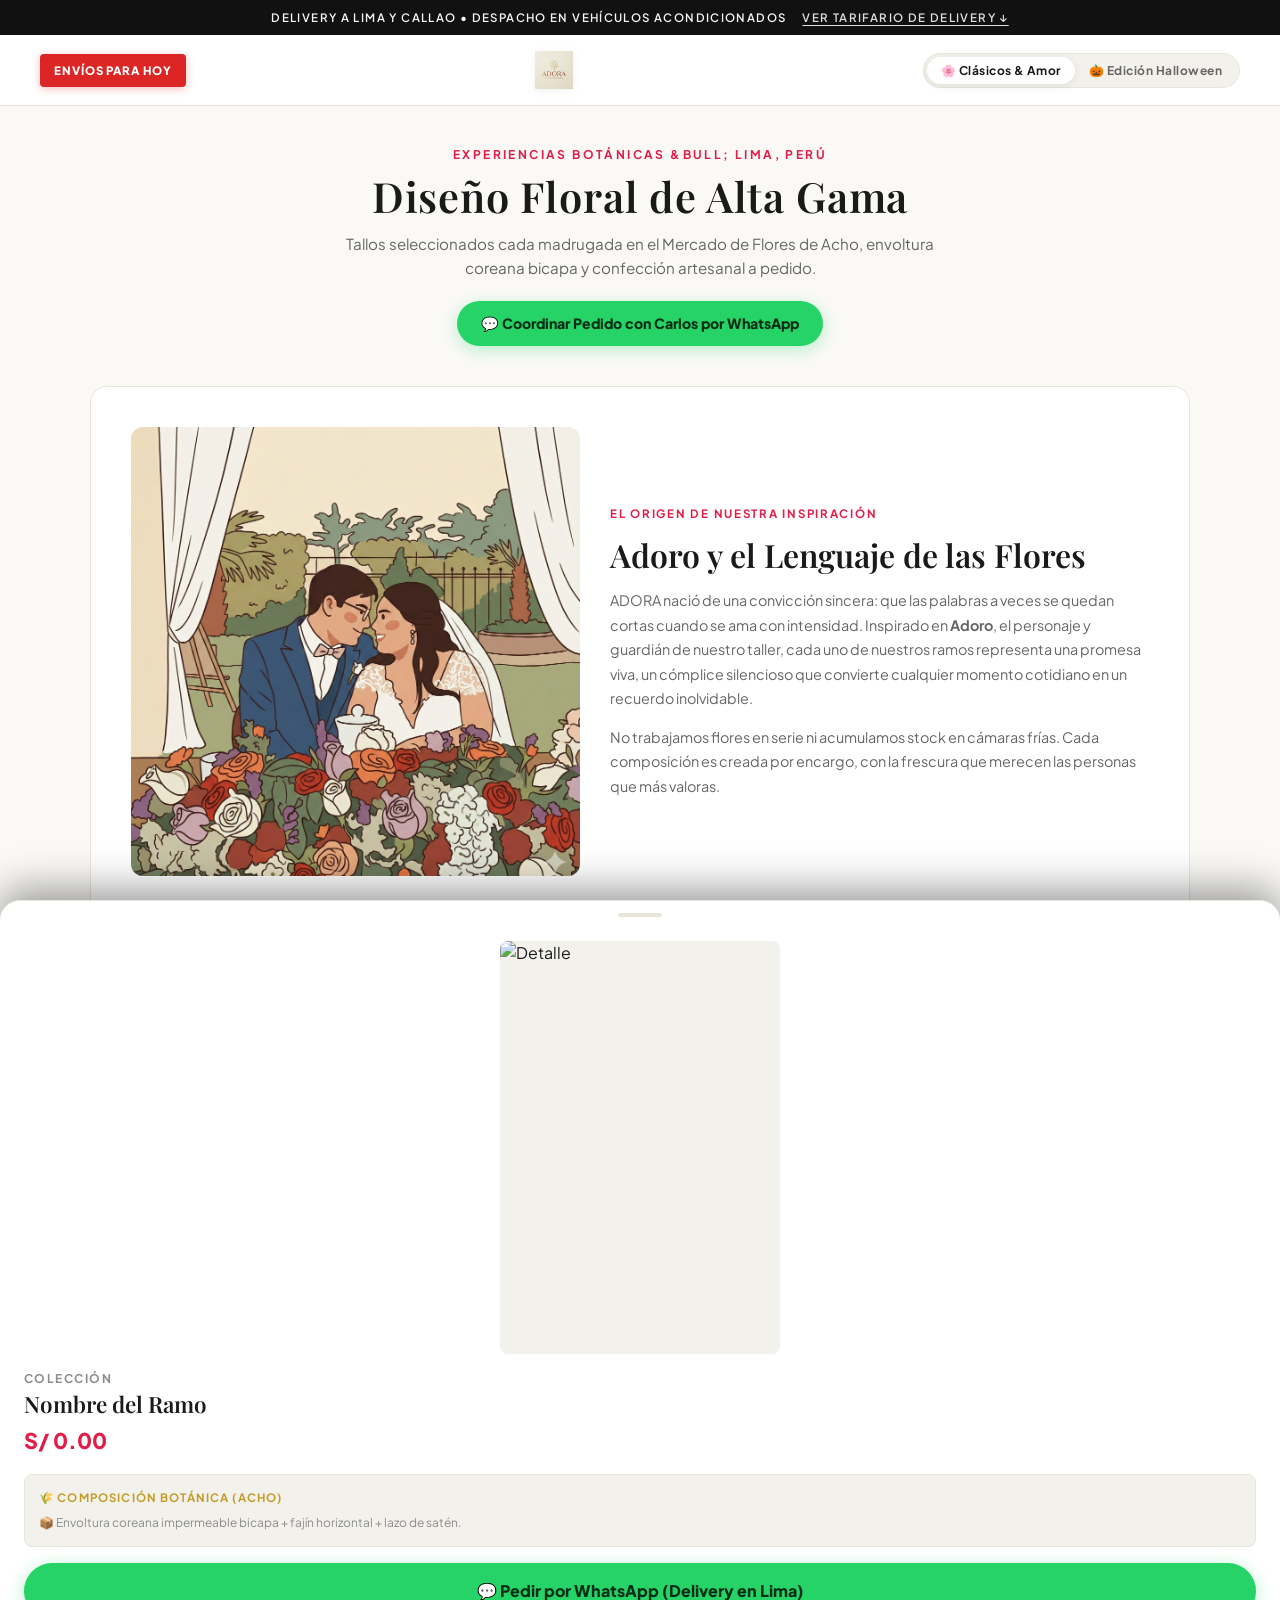
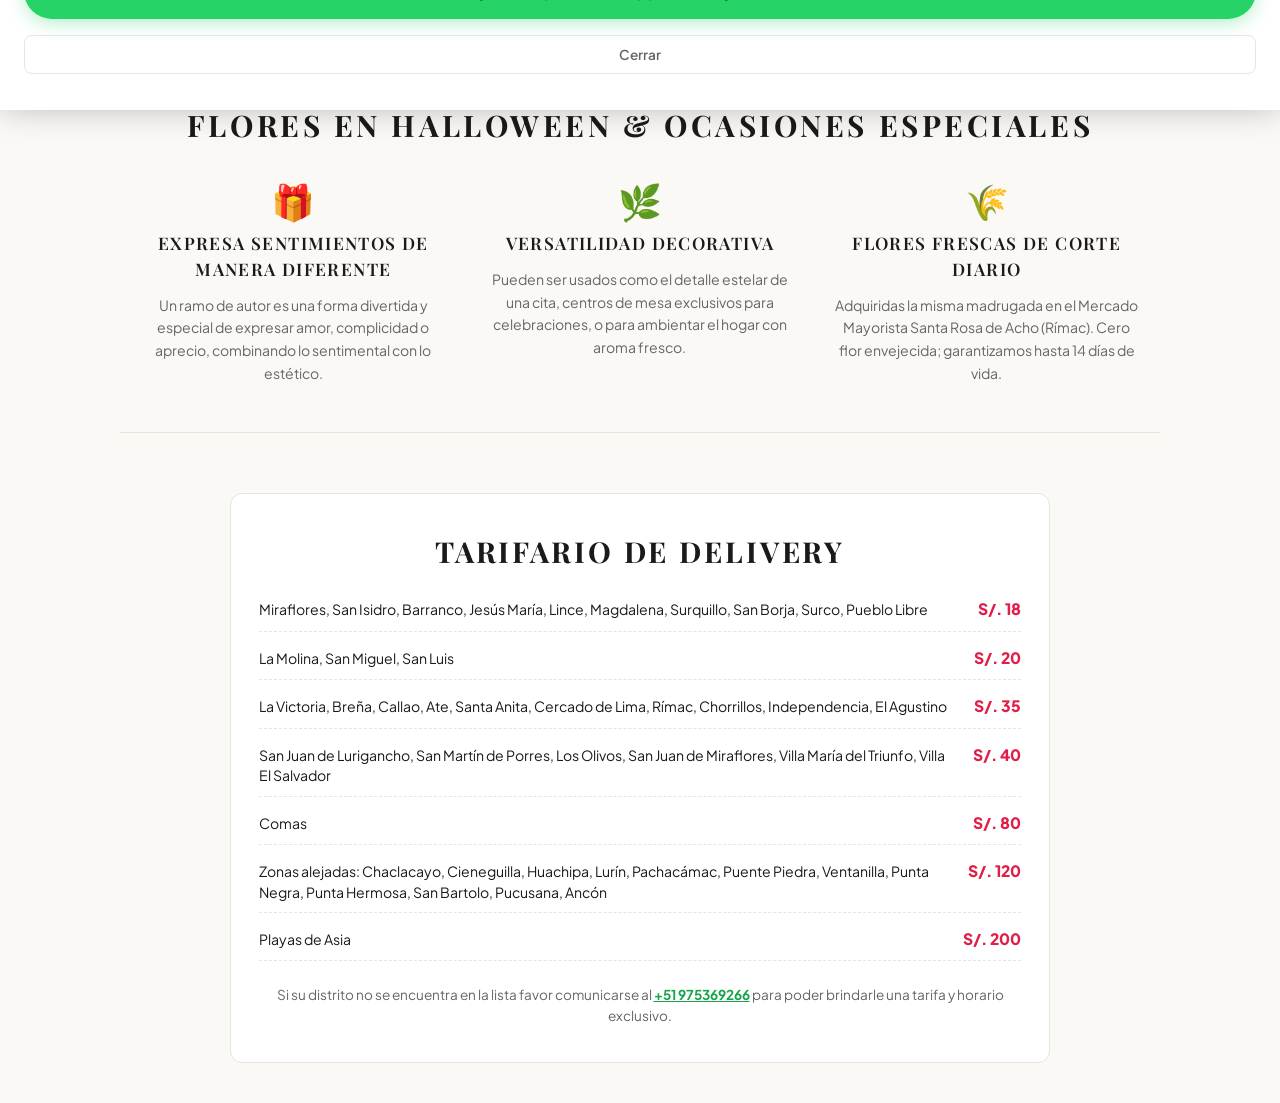
==== catalogo-editorial.html @ f00a51cd "feat: integrar estilo completo La Botanika, toggle dinamico Adoro/Halloween, branding oficial y tari" ====
<!DOCTYPE html>
<html lang="es">
<head>
  <meta charset="UTF-8">
  <meta name="viewport" content="width=device-width, initial-scale=1.0, maximum-scale=1.0, user-scalable=no">
  <title>ADORA | Florería Boutique & Experiencias Botánicas</title>
  <meta name="description" content="Diseños florales de autor en Lima. Flores frescas de Acho, envoltura coreana bicapa y entregas a domicilio personalizadas.">

  <!-- Google Fonts: Editorial Luxury (Playfair Display, Cormorant Garamond & Plus Jakarta Sans) -->
  <link rel="preconnect" href="https://fonts.googleapis.com">
  <link rel="preconnect" href="https://fonts.gstatic.com" crossorigin>
  <link href="https://fonts.googleapis.com/css2?family=Cormorant+Garamond:ital,wght@0,400;0,600;0,700;1,400;1,600&family=Playfair+Display:ital,wght@0,500;0,600;0,700;1,400;1,600&family=Plus+Jakarta+Sans:wght@300;400;500;600;700&display=swap" rel="stylesheet">

  <style>
    /* VARIABLES DINÁMICAS (CAMBIAN SEGÚN EL MODO CLÁSICO O HALLOWEEN) */
    :root {
      /* MODO CLÁSICO (DEFAULT: LUMINOSO, EDITORIAL, MARFIL & AMOR) */
      --bg: #faf9f6;
      --bg-surface: #ffffff;
      --bg-alt: #f3f1eb;
      --text: #1a1a1a;
      --text-dim: #666666;
      --text-muted: #8c8c8c;
      --border: #e8e5dc;
      --border-subtle: #eeece6;
      --accent-main: #e11d48; /* Rosa Rubí Amor */
      --accent-gold: #c59b27;
      --theme-banner-bg: #111111;
      --theme-banner-text: #f3f4f6;
      --btn-primary: #111111;
      --btn-primary-text: #ffffff;
      --whatsapp: #25d366;
      --font-serif: 'Playfair Display', 'Cormorant Garamond', Georgia, serif;
      --font-sans: 'Plus Jakarta Sans', -apple-system, BlinkMacSystemFont, "Segoe UI", Roboto, sans-serif;
      --transition-theme: background 0.4s ease, color 0.4s ease, border-color 0.4s ease;
    }

    /* MODO HALLOWEEN (NOCTURNO, OBSIDIANA, CALABAZA & MISTERIO) */
    body.theme-halloween {
      --bg: #090a0f;
      --bg-surface: #12141e;
      --bg-alt: #161926;
      --text: #f4f4f7;
      --text-dim: #9aa1b5;
      --text-muted: #676e82;
      --border: rgba(255, 255, 255, 0.1);
      --border-subtle: rgba(255, 255, 255, 0.06);
      --accent-main: #f97316; /* Naranja Calabaza */
      --accent-gold: #f59e0b;
      --theme-banner-bg: #000000;
      --theme-banner-text: #fed7aa;
      --btn-primary: #f97316;
      --btn-primary-text: #ffffff;
    }

    * {
      box-sizing: border-box;
      margin: 0;
      padding: 0;
      font-family: var(--font-sans);
      -webkit-tap-highlight-color: transparent;
      transition: var(--transition-theme);
    }

    body {
      background-color: var(--bg);
      color: var(--text);
      min-height: 100vh;
      line-height: 1.5;
    }

    /* 1. TOP BANNER (ESTILO LA BOTÁNIKA) */
    .top-banner {
      background: var(--theme-banner-bg);
      color: var(--theme-banner-text);
      font-size: 0.72rem;
      letter-spacing: 0.12em;
      text-transform: uppercase;
      padding: 9px 16px;
      text-align: center;
      font-weight: 600;
      display: flex;
      justify-content: center;
      align-items: center;
      gap: 16px;
      flex-wrap: wrap;
    }

    .top-banner a {
      color: inherit;
      text-decoration: underline;
      text-underline-offset: 3px;
      opacity: 0.9;
    }

    /* 2. HEADER COMPLETO ESTILO LA BOTÁNIKA */
    .site-nav {
      background: var(--bg-surface);
      border-bottom: 1px solid var(--border);
      position: sticky;
      top: 0;
      z-index: 100;
    }

    .nav-container {
      max-width: 1240px;
      margin: 0 auto;
      padding: 16px 20px;
      display: flex;
      align-items: center;
      justify-content: space-between;
      gap: 20px;
    }

    .nav-left {
      display: flex;
      align-items: center;
      gap: 14px;
    }

    /* Botón "ENVÍOS PARA HOY" idéntico a La Botánika */
    .btn-today-delivery {
      background: #dc2626;
      color: #ffffff !important;
      font-size: 0.72rem;
      font-weight: 800;
      letter-spacing: 0.08em;
      text-transform: uppercase;
      padding: 8px 14px;
      border-radius: 4px;
      text-decoration: none;
      display: inline-block;
      white-space: nowrap;
      box-shadow: 0 2px 8px rgba(220, 38, 38, 0.3);
    }

    .nav-logo-wrap {
      display: flex;
      flex-direction: column;
      align-items: center;
      text-decoration: none;
    }

    .nav-logo-img {
      height: 38px;
      object-fit: contain;
      filter: drop-shadow(0 2px 4px rgba(0,0,0,0.05));
    }

    body.theme-halloween .nav-logo-img {
      filter: brightness(0) invert(1);
    }

    .nav-menu-links {
      display: none;
      align-items: center;
      gap: 24px;
      list-style: none;
    }

    @media (min-width: 900px) {
      .nav-menu-links {
        display: flex;
      }
    }

    .nav-menu-links a {
      color: var(--text);
      text-decoration: none;
      font-size: 0.78rem;
      letter-spacing: 0.1em;
      text-transform: uppercase;
      font-weight: 600;
      transition: color 0.2s;
    }

    .nav-menu-links a:hover {
      color: var(--accent-main);
    }

    /* THEME SWITCHER TOGGLE (CLÁSICO ⇄ HALLOWEEN) */
    .mode-switch-bar {
      display: flex;
      background: var(--bg-alt);
      padding: 3px;
      border-radius: 9999px;
      border: 1px solid var(--border);
    }

    .mode-btn {
      background: transparent;
      border: none;
      padding: 6px 14px;
      border-radius: 9999px;
      font-size: 0.75rem;
      font-weight: 700;
      letter-spacing: 0.04em;
      cursor: pointer;
      color: var(--text-dim);
      display: inline-flex;
      align-items: center;
      gap: 5px;
      transition: all 0.2s;
      white-space: nowrap;
    }

    .mode-btn.active {
      background: var(--bg-surface);
      color: var(--text);
      box-shadow: 0 2px 8px rgba(0,0,0,0.08);
    }

    body.theme-halloween .mode-btn.active {
      background: var(--accent-main);
      color: #ffffff;
      box-shadow: 0 2px 8px rgba(249, 115, 22, 0.4);
    }

    /* 3. HERO EDITORIAL CON BOTÓN DE BIENVENIDA (ÚNICO BOTÓN PRINCIPAL) */
    .editorial-hero {
      max-width: 900px;
      margin: 40px auto 20px auto;
      padding: 0 20px;
      text-align: center;
    }

    .hero-eyebrow {
      font-size: 0.75rem;
      letter-spacing: 0.2em;
      text-transform: uppercase;
      color: var(--accent-main);
      font-weight: 700;
      margin-bottom: 8px;
    }

    .hero-title {
      font-family: var(--font-serif);
      font-size: 2.6rem;
      font-weight: 600;
      letter-spacing: 0.02em;
      line-height: 1.15;
      color: var(--text);
      margin-bottom: 12px;
    }

    .hero-lead {
      color: var(--text-dim);
      font-size: 0.95rem;
      max-width: 620px;
      margin: 0 auto 20px auto;
      line-height: 1.6;
    }

    /* EL BOTÓN ÚNICO DE LA VISTA INICIAL */
    .hero-cta-btn {
      display: inline-flex;
      align-items: center;
      gap: 8px;
      background: var(--whatsapp);
      color: #052e16;
      font-size: 0.88rem;
      font-weight: 800;
      padding: 12px 24px;
      border-radius: 9999px;
      text-decoration: none;
      box-shadow: 0 4px 16px rgba(37, 211, 102, 0.3);
      transition: transform 0.2s, background 0.2s;
    }

    .hero-cta-btn:hover {
      transform: translateY(-2px);
      background: #1ebd5a;
    }

    /* 4. SECCIÓN LA HISTORIA DE ADORO (HISTORIA DE AMOR Y MASCOTA DE LA MARCA) */
    .brand-story-section {
      max-width: 1100px;
      margin: 40px auto 60px auto;
      padding: 30px 20px;
      background: var(--bg-surface);
      border-radius: 16px;
      border: 1px solid var(--border);
      display: grid;
      grid-template-columns: 1fr;
      gap: 30px;
      align-items: center;
    }

    @media (min-width: 768px) {
      .brand-story-section {
        grid-template-columns: 1fr 1.2fr;
        padding: 40px;
      }
    }

    .story-media-wrap {
      position: relative;
      border-radius: 12px;
      overflow: hidden;
      background: var(--bg-alt);
      aspect-ratio: 1/1;
      display: flex;
      align-items: center;
      justify-content: center;
    }

    .story-media-wrap img {
      width: 100%;
      height: 100%;
      object-fit: cover;
    }

    .story-content {
      display: flex;
      flex-direction: column;
      gap: 14px;
    }

    .story-badge {
      display: inline-block;
      font-size: 0.72rem;
      letter-spacing: 0.15em;
      text-transform: uppercase;
      font-weight: 700;
      color: var(--accent-main);
    }

    .story-title {
      font-family: var(--font-serif);
      font-size: 2rem;
      font-weight: 600;
      line-height: 1.2;
      color: var(--text);
    }

    .story-p {
      color: var(--text-dim);
      font-size: 0.9rem;
      line-height: 1.7;
    }

    /* 5. GRILLA DE PRODUCTOS ESTILO EDITORIAL (SIN CAJAS PESADAS NI BOTONES REPETITIVOS) */
    .catalog-section {
      max-width: 1240px;
      margin: 0 auto 60px auto;
      padding: 0 20px;
    }

    .catalog-header-row {
      display: flex;
      justify-content: space-between;
      align-items: baseline;
      padding-bottom: 16px;
      margin-bottom: 24px;
      border-bottom: 1px solid var(--border);
      flex-wrap: wrap;
      gap: 12px;
    }

    .catalog-section-title {
      font-family: var(--font-serif);
      font-size: 1.8rem;
      font-weight: 600;
      letter-spacing: 0.05em;
      color: var(--text);
    }

    .catalog-count-label {
      font-size: 0.82rem;
      color: var(--text-muted);
    }

    .products-grid {
      display: grid;
      grid-template-columns: repeat(2, 1fr);
      gap: 28px 16px;
    }

    @media (min-width: 768px) {
      .products-grid {
        grid-template-columns: repeat(3, 1fr);
        gap: 40px 24px;
      }
    }

    @media (min-width: 1024px) {
      .products-grid {
        grid-template-columns: repeat(4, 1fr);
        gap: 48px 30px;
      }
    }

    /* TARJETA EDITORIAL AL AIRE (SIN MARCOS) */
    .product-card {
      display: flex;
      flex-direction: column;
      cursor: pointer;
    }

    /* FOTOGRAFÍA CON HOVER AUTOMÁTICO */
    .media-box {
      position: relative;
      width: 100%;
      aspect-ratio: 9/14;
      background: var(--bg-alt);
      border-radius: 6px;
      overflow: hidden;
      margin-bottom: 12px;
    }

    .media-box img {
      width: 100%;
      height: 100%;
      object-fit: cover;
      display: block;
      transition: opacity 0.35s ease, transform 0.4s cubic-bezier(0.16, 1, 0.3, 1);
    }

    .img-primary {
      position: absolute;
      inset: 0;
      z-index: 2;
      opacity: 1;
    }

    .img-secondary {
      position: absolute;
      inset: 0;
      z-index: 1;
      opacity: 0;
    }

    /* Hover automático en computadoras */
    @media (hover: hover) {
      .product-card:hover .img-primary.has-alt {
        opacity: 0;
      }
      .product-card:hover .img-secondary.has-alt {
        opacity: 1;
        transform: scale(1.04);
      }
    }

    /* Toque táctil en móviles */
    .img-primary.touch-flipped {
      opacity: 0 !important;
    }
    .img-secondary.touch-flipped {
      opacity: 1 !important;
      z-index: 3 !important;
    }

    .tag-hover {
      position: absolute;
      bottom: 8px;
      right: 8px;
      background: rgba(0, 0, 0, 0.55);
      backdrop-filter: blur(4px);
      color: #ffffff;
      font-size: 0.6rem;
      font-weight: 600;
      padding: 2px 6px;
      border-radius: 4px;
      z-index: 4;
      pointer-events: none;
    }

    /* DATOS AL AIRE (SIN CAJAS NI SKU) */
    .item-meta {
      font-size: 0.68rem;
      letter-spacing: 0.12em;
      text-transform: uppercase;
      color: var(--text-muted);
      font-weight: 600;
      margin-bottom: 2px;
    }

    .item-title {
      font-family: var(--font-serif);
      font-size: 1.05rem;
      font-weight: 600;
      color: var(--text);
      line-height: 1.3;
      margin-bottom: 4px;
    }

    .item-price {
      font-size: 0.95rem;
      font-weight: 700;
      color: var(--accent-main);
      letter-spacing: 0.02em;
    }

    /* 6. SECCIÓN EDITORIAL: FLORES EN HALLOWEEN & OCASIONES (IMAGEN 1 REFERENCIA) */
    .editorial-value-section {
      max-width: 1040px;
      margin: 60px auto 40px auto;
      padding: 48px 20px;
      border-top: 1px solid var(--border);
      border-bottom: 1px solid var(--border);
      text-align: center;
    }

    .value-headline {
      font-family: var(--font-serif);
      font-size: 1.85rem;
      letter-spacing: 0.12em;
      text-transform: uppercase;
      color: var(--text);
      margin-bottom: 36px;
    }

    .pillars-grid {
      display: grid;
      grid-template-columns: 1fr;
      gap: 32px;
    }

    @media (min-width: 768px) {
      .pillars-grid {
        grid-template-columns: repeat(3, 1fr);
        gap: 40px;
      }
    }

    .pillar-box {
      display: flex;
      flex-direction: column;
      align-items: center;
      gap: 12px;
    }

    .pillar-icon {
      font-size: 2.2rem;
      line-height: 1;
    }

    .pillar-title {
      font-family: var(--font-serif);
      font-size: 1.08rem;
      letter-spacing: 0.08em;
      text-transform: uppercase;
      font-weight: 600;
      color: var(--text);
    }

    .pillar-desc {
      font-size: 0.88rem;
      color: var(--text-dim);
      line-height: 1.6;
      max-width: 320px;
    }

    /* 7. TARIFARIO DE DELIVERY (IMAGEN 2 REFERENCIA LA BOTÁNIKA) */
    .delivery-section {
      max-width: 860px;
      margin: 60px auto 40px auto;
      padding: 0 20px;
    }

    .delivery-card {
      background: var(--bg-surface);
      border: 1px solid var(--border);
      border-radius: 12px;
      padding: 36px 28px;
    }

    .delivery-head {
      text-align: center;
      font-family: var(--font-serif);
      font-size: 1.8rem;
      letter-spacing: 0.1em;
      text-transform: uppercase;
      color: var(--text);
      margin-bottom: 24px;
    }

    .rates-list {
      list-style: none;
      display: flex;
      flex-direction: column;
      gap: 14px;
      font-size: 0.88rem;
    }

    .rate-item {
      display: flex;
      justify-content: space-between;
      align-items: baseline;
      gap: 16px;
      padding-bottom: 10px;
      border-bottom: 1px dashed var(--border);
    }

    .rate-districts {
      color: var(--text);
      line-height: 1.45;
    }

    .rate-price {
      font-weight: 800;
      color: var(--accent-main);
      font-size: 0.98rem;
      white-space: nowrap;
    }

    .rate-notice {
      margin-top: 24px;
      text-align: center;
      font-size: 0.85rem;
      color: var(--text-dim);
    }

    .rate-notice a {
      color: #16a34a;
      font-weight: 700;
      text-decoration: underline;
    }

    /* 8. BOTTOM SHEET DE DETALLE (DONDE SÍ APARECE EL BOTÓN DE WHATSAPP) */
    .sheet-overlay {
      position: fixed;
      inset: 0;
      background: rgba(0, 0, 0, 0.7);
      backdrop-filter: blur(8px);
      z-index: 1000;
      opacity: 0;
      pointer-events: none;
      transition: opacity 0.3s;
    }

    .sheet-overlay.active {
      opacity: 1;
      pointer-events: auto;
    }

    .bottom-sheet {
      position: fixed;
      bottom: 0;
      left: 0;
      right: 0;
      background: var(--bg-surface);
      border-top: 1px solid var(--border);
      border-radius: 20px 20px 0 0;
      z-index: 1001;
      max-height: 90vh;
      display: flex;
      flex-direction: column;
      transform: translateY(100%);
      transition: transform 0.35s cubic-bezier(0.16, 1, 0.3, 1);
      box-shadow: 0 -10px 40px rgba(0,0,0,0.4);
    }

    .bottom-sheet.active {
      transform: translateY(0);
    }

    .sheet-handle-row {
      display: flex;
      justify-content: center;
      padding: 12px;
      cursor: pointer;
    }

    .sheet-handle-pill {
      width: 44px;
      height: 4px;
      border-radius: 9999px;
      background: var(--border);
    }

    .sheet-body {
      padding: 12px 24px 36px 24px;
      overflow-y: auto;
      display: flex;
      flex-direction: column;
      gap: 16px;
    }

    .sheet-media-box {
      width: 100%;
      max-width: 280px;
      aspect-ratio: 9/14;
      margin: 0 auto;
      border-radius: 8px;
      overflow: hidden;
      background: var(--bg-alt);
    }

    .sheet-media-box img {
      width: 100%;
      height: 100%;
      object-fit: cover;
      display: block;
    }

    .sheet-item-title {
      font-family: var(--font-serif);
      font-size: 1.4rem;
      font-weight: 600;
      color: var(--text);
    }

    .sheet-item-price {
      font-size: 1.35rem;
      font-weight: 800;
      color: var(--accent-main);
      margin-top: 4px;
    }

    .sheet-recipe-box {
      background: var(--bg-alt);
      border: 1px solid var(--border);
      padding: 14px;
      border-radius: 8px;
      font-size: 0.85rem;
    }

    .sheet-recipe-title {
      font-size: 0.72rem;
      letter-spacing: 0.1em;
      text-transform: uppercase;
      font-weight: 700;
      color: var(--accent-gold);
      margin-bottom: 4px;
    }

    /* BOTÓN PRINCIPAL DE WHATSAPP EN EL DETALLE */
    .btn-sheet-wa {
      background: var(--whatsapp);
      color: #052e16;
      font-size: 1rem;
      font-weight: 800;
      padding: 16px 20px;
      border-radius: 9999px;
      text-align: center;
      text-decoration: none;
      display: flex;
      align-items: center;
      justify-content: center;
      gap: 8px;
      box-shadow: 0 4px 18px rgba(37, 211, 102, 0.35);
      transition: transform 0.2s;
    }

    .btn-sheet-wa:active {
      transform: scale(0.98);
    }

    .btn-sheet-close {
      background: transparent;
      border: 1px solid var(--border);
      color: var(--text-dim);
      font-size: 0.85rem;
      font-weight: 600;
      padding: 10px;
      border-radius: 8px;
      cursor: pointer;
    }
  </style>
</head>
<body>

  <!-- 1. TOP ANNOUNCEMENT BANNER -->
  <aside class="top-banner">
    <span>DELIVERY A LIMA Y CALLAO • Despacho en vehículos acondicionados</span>
    <a href="#tarifario">Ver tarifario de delivery &darr;</a>
  </aside>

  <!-- 2. HEADER EDITORIAL COMPLETO ESTILO LA BOTÁNIKA -->
  <nav class="site-nav">
    <div class="nav-container">
      <div class="nav-left">
        <a href="https://wa.me/51975369266?text=¡Hola%20Carlos!%20🌸%20Quisiera%20consultar%20por%20envíos%20de%20flores%20para%20hoy%20en%20Lima." target="_blank" class="btn-today-delivery">
          ENVÍOS PARA HOY
        </a>
      </div>

      <a href="#" class="nav-logo-wrap" onclick="setMode('classics', event)">
        <img src="./images/brand/logo_adora.png" alt="ADORA" class="nav-logo-img" />
      </a>

      <!-- TOGGLE DE MUNDOS: CLÁSICOS 🌸 ⇄ HALLOWEEN 🎃 -->
      <div class="mode-switch-bar">
        <button type="button" class="mode-btn active" id="btnModeClassics" onclick="setMode('classics', event)">
          🌸 Clásicos & Amor
        </button>
        <button type="button" class="mode-btn" id="btnModeHalloween" onclick="setMode('halloween', event)">
          🎃 Edición Halloween
        </button>
      </div>
    </div>
  </nav>

  <!-- 3. HERO EDITORIAL (CON EL ÚNICO BOTÓN PRINCIPAL DE LA VISTA INICIAL) -->
  <header class="editorial-hero">
    <div class="hero-eyebrow" id="heroEyebrow">EXPERIENCIAS BOTÁNICAS &bull; LIMA, PERÚ</div>
    <h1 class="hero-title" id="heroTitle">Diseño Floral de Alta Gama</h1>
    <p class="hero-lead" id="heroLead">
      Tallos seleccionados cada madrugada en el Mercado de Flores de Acho, envoltura coreana bicapa y confección artesanal a pedido.
    </p>
    <a 
      href="https://wa.me/51975369266?text=¡Hola%20Carlos!%20🌸%20Vi%20el%20catálogo%20de%20ADORA%20y%20quiero%20coordinar%20un%20pedido%20personalizado." 
      target="_blank" 
      class="hero-cta-btn"
    >
      💬 Coordinar Pedido con Carlos por WhatsApp
    </a>
  </header>

  <!-- 4. SECCIÓN LA HISTORIA DE ADORO (SE MUESTRA PRINCIPALMENTE EN MODO CLÁSICO) -->
  <section class="brand-story-section" id="storySection">
    <div class="story-media-wrap">
      <img src="./images/brand/pareja_adoro.png" alt="Adoro y su historia de amor" id="storyImg" />
    </div>
    <div class="story-content">
      <span class="story-badge">El Origen de Nuestra Inspiración</span>
      <h2 class="story-title">Adoro y el Lenguaje de las Flores</h2>
      <p class="story-p">
        ADORA nació de una convicción sincera: que las palabras a veces se quedan cortas cuando se ama con intensidad. Inspirado en <strong>Adoro</strong>, el personaje y guardián de nuestro taller, cada uno de nuestros ramos representa una promesa viva, un cómplice silencioso que convierte cualquier momento cotidiano en un recuerdo inolvidable.
      </p>
      <p class="story-p">
        No trabajamos flores en serie ni acumulamos stock en cámaras frías. Cada composición es creada por encargo, con la frescura que merecen las personas que más valoras.
      </p>
    </div>
  </section>

  <!-- 5. CATÁLOGO DE PRODUCTOS (SIN BOTONES REPETITIVOS NI SKU) -->
  <section class="catalog-section" id="catalogo">
    <div class="catalog-header-row">
      <h2 class="catalog-section-title" id="catalogSectionTitle">Colección Clásica de Autor</h2>
      <span class="catalog-count-label" id="catalogCountLabel">4 Ramos Disponibles</span>
    </div>

    <!-- Grilla de productos limpia al aire -->
    <main class="products-grid" id="productsGrid">
      <!-- Generado dinámicamente -->
    </main>
  </section>

  <!-- 6. SECCIÓN EDITORIAL: FLORES EN HALLOWEEN & OCASIONES (RÉPLICA LA BOTÁNIKA) -->
  <section class="editorial-value-section">
    <h2 class="value-headline" id="valueHeadline">Flores en Halloween & Ocasiones Especiales</h2>

    <div class="pillars-grid">
      <div class="pillar-box">
        <div class="pillar-icon">🎁</div>
        <h3 class="pillar-title">Expresa Sentimientos de Manera Diferente</h3>
        <p class="pillar-desc">
          Un ramo de autor es una forma divertida y especial de expresar amor, complicidad o aprecio, combinando lo sentimental con lo estético.
        </p>
      </div>

      <div class="pillar-box">
        <div class="pillar-icon">🌿</div>
        <h3 class="pillar-title">Versatilidad Decorativa</h3>
        <p class="pillar-desc">
          Pueden ser usados como el detalle estelar de una cita, centros de mesa exclusivos para celebraciones, o para ambientar el hogar con aroma fresco.
        </p>
      </div>

      <div class="pillar-box">
        <div class="pillar-icon">🌾</div>
        <h3 class="pillar-title">Flores Frescas de Corte Diario</h3>
        <p class="pillar-desc">
          Adquiridas la misma madrugada en el Mercado Mayorista Santa Rosa de Acho (Rímac). Cero flor envejecida; garantizamos hasta 14 días de vida.
        </p>
      </div>
    </div>
  </section>

  <!-- 7. TARIFARIO DE DELIVERY (RÉPLICA EXACTA LA BOTÁNIKA) -->
  <section class="delivery-section" id="tarifario">
    <div class="delivery-card">
      <h2 class="delivery-head">Tarifario de Delivery</h2>

      <ul class="rates-list">
        <li class="rate-item">
          <span class="rate-districts">Miraflores, San Isidro, Barranco, Jesús María, Lince, Magdalena, Surquillo, San Borja, Surco, Pueblo Libre</span>
          <span class="rate-price">S/. 18</span>
        </li>
        <li class="rate-item">
          <span class="rate-districts">La Molina, San Miguel, San Luis</span>
          <span class="rate-price">S/. 20</span>
        </li>
        <li class="rate-item">
          <span class="rate-districts">La Victoria, Breña, Callao, Ate, Santa Anita, Cercado de Lima, Rímac, Chorrillos, Independencia, El Agustino</span>
          <span class="rate-price">S/. 35</span>
        </li>
        <li class="rate-item">
          <span class="rate-districts">San Juan de Lurigancho, San Martín de Porres, Los Olivos, San Juan de Miraflores, Villa María del Triunfo, Villa El Salvador</span>
          <span class="rate-price">S/. 40</span>
        </li>
        <li class="rate-item">
          <span class="rate-districts">Comas</span>
          <span class="rate-price">S/. 80</span>
        </li>
        <li class="rate-item">
          <span class="rate-districts">Zonas alejadas: Chaclacayo, Cieneguilla, Huachipa, Lurín, Pachacámac, Puente Piedra, Ventanilla, Punta Negra, Punta Hermosa, San Bartolo, Pucusana, Ancón</span>
          <span class="rate-price">S/. 120</span>
        </li>
        <li class="rate-item">
          <span class="rate-districts">Playas de Asia</span>
          <span class="rate-price">S/. 200</span>
        </li>
      </ul>

      <p class="rate-notice">
        Si su distrito no se encuentra en la lista favor comunicarse al <a href="https://wa.me/51975369266?text=¡Hola%20Carlos!%20🌸%20Quisiera%20consultar%20la%20tarifa%20de%20delivery%20para%20mi%20distrito." target="_blank">+51 975369266</a> para poder brindarle una tarifa y horario exclusivo.
      </p>
    </div>
  </section>

  <!-- 8. BOTTOM SHEET DE DETALLE (DONDE ESTÁ EL BOTÓN DE COMPRA) -->
  <div class="sheet-overlay" id="sheetOverlay" onclick="closeDetail()"></div>
  <div class="bottom-sheet" id="bottomSheet">
    <div class="sheet-handle-row" onclick="closeDetail()">
      <div class="sheet-handle-pill"></div>
    </div>
    <div class="sheet-body">
      <div class="sheet-media-box">
        <img id="detailImg" src="" alt="Detalle" />
      </div>

      <div>
        <div style="font-size:0.75rem; letter-spacing:0.12em; text-transform:uppercase; color:var(--text-muted); font-weight:700;" id="detailCollection">COLECCIÓN</div>
        <h3 class="sheet-item-title" id="detailTitle">Nombre del Ramo</h3>
        <div class="sheet-item-price" id="detailPrice">S/ 0.00</div>
      </div>

      <div class="sheet-recipe-box">
        <div class="sheet-recipe-title">🌾 Composición Botánica (Acho)</div>
        <p style="color:var(--text-dim); line-height:1.5;" id="detailRecipe"></p>
        <div style="font-size:0.75rem; color:var(--text-muted); margin-top:8px;">
          📦 Envoltura coreana impermeable bicapa + fajín horizontal + lazo de satén.
        </div>
      </div>

      <!-- BOTÓN DE COMPRA DIRECTO POR WHATSAPP EN EL DETALLE -->
      <a id="detailWaBtn" href="#" target="_blank" class="btn-sheet-wa">
        💬 Pedir por WhatsApp (Delivery en Lima)
      </a>

      <button type="button" class="btn-sheet-close" onclick="closeDetail()">
        Cerrar
      </button>
    </div>
  </div>

  <script>
    const CLASSICS_DATA = [
  {
    "id": "ADR-01",
    "name": "Romance Imperial (12 Rosas Rojas Seleccionadas)",
    "collection": "Colección Clásica",
    "categoryTag": "Clásicos ADORA",
    "recipe": "12 Rosas rojas de corte mayorista de primera calidad + Follaje de eucalipto cinerea + Ruscus italiano",
    "persona": "Aniversarios, declaraciones de amor, romance apasionado",
    "pvp": "89.00",
    "hasCharacter": true,
    "characterImg": "./images/brand/perfil_adoro.png",
    "imageLocal": "./images/brand/ramo_12_rosas_rojas.png",
    "imageOnline": "./images/brand/ramo_12_rosas_rojas.png"
  },
  {
    "id": "ADR-02",
    "name": "Suspiro Pastel (12 Rosas Rosadas de Alta Gama)",
    "collection": "Colección Clásica",
    "categoryTag": "Clásicos ADORA",
    "recipe": "12 Rosas rosadas baby pink de exportación + Gypsophila blanca + Eucalipto cinerea fresco",
    "persona": "Cumpleaños, detalles de agradecimiento, ternura y delicadeza",
    "pvp": "89.00",
    "hasCharacter": true,
    "characterImg": "./images/brand/original_adoro.png",
    "imageLocal": "./images/brand/ramo_12_rosas_rosadas.png",
    "imageOnline": "./images/brand/ramo_12_rosas_rosadas.png"
  },
  {
    "id": "ADR-03",
    "name": "The Signature Red Luxury (24 Rosas Terciopelo)",
    "collection": "Colección Clásica",
    "categoryTag": "Clásicos ADORA",
    "recipe": "24 Rosas rojas terciopelo seleccionadas una a una en Acho + Abanico de eucalipto baby blue + Doble papel coreano grafito",
    "persona": "Pedidas de mano, fechas inolvidables, máxima expresión de amor y lujo",
    "pvp": "165.00",
    "hasCharacter": true,
    "characterImg": "./images/brand/pareja_adoro.png",
    "imageLocal": "./images/brand/ramo_24_rosas_rojas.png",
    "imageOnline": "./images/brand/ramo_24_rosas_rojas.png"
  },
  {
    "id": "ADR-04",
    "name": "The Signature Pink Elegance (24 Rosas Rosadas)",
    "collection": "Colección Clásica",
    "categoryTag": "Clásicos ADORA",
    "recipe": "24 Rosas rosadas premium en degradé suave + Alstroemerias blancas + Ruscus y lazo de satén marfil",
    "persona": "Graduaciones, celebraciones especiales, amor puro y sofisticación",
    "pvp": "165.00",
    "hasCharacter": true,
    "characterImg": "./images/brand/adoro_1.jpg",
    "imageLocal": "./images/brand/ramo_24_rosas_rosadas.png",
    "imageOnline": "./images/brand/ramo_24_rosas_rosadas.png"
  }
];
    const HALLOWEEN_DATA = [
  {
    "id": "HP-01",
    "sku": "HP-01",
    "name": "El Rugido Escarlata (Gryffindor)",
    "collection": "Harry Potter",
    "categoryTag": "Harry Potter",
    "badgeColor": "gold",
    "persona": "Fans de Harry Potter, parejas jóvenes, amantes del romance valiente",
    "recipe": "5 Rosas rojas terciopelo (S/12.5) + 3 Rosas amarillas mostaza (S/9) + 2 Alstroemerias doradas (S/3) + Eucalipto (S/2.5)",
    "costFlower": "27.00",
    "costPack": "7.50",
    "cogs": "221.05",
    "pvp": "79.00",
    "margin": "-179.8%",
    "imageLocal": "./images/01_Gryffindor_El_Rugido_Escarlata.jpg",
    "imageOnline": "https://lh3.googleusercontent.com/d/1qlfJmQuL6KX-6NLsQ09-BrYOHbtOL3k4",
    "driveUrl": "https://drive.google.com/file/d/1qlfJmQuL6KX-6NLsQ09-BrYOHbtOL3k4/view",
    "votes": 4,
    "hasCharacter": true,
    "characterImg": "./images/contexto/SLIDE2_HP-01_Gryffindor_El_Rugido_Escarlata.jpg"
  },
  {
    "id": "HP-02",
    "sku": "HP-02",
    "name": "La Ambición Esmeralda (Slytherin)",
    "collection": "Harry Potter",
    "categoryTag": "Harry Potter",
    "badgeColor": "gold",
    "persona": "Público que busca sofisticación, elegancia oscura, tonos fríos",
    "recipe": "5 Rosas tintadas verde jade (S/22.5) + 3 Rosas blancas Mondial (S/9) + 2 Calas blancas (S/6) + Helecho oscuro (S/2.5)",
    "costFlower": "40.00",
    "costPack": "8.00",
    "cogs": "331.05",
    "pvp": "99.00",
    "margin": "-234.4%",
    "imageLocal": "./images/02_Slytherin_La_Ambicion_Esmeralda.jpg",
    "imageOnline": "https://lh3.googleusercontent.com/d/1-sbzaZherjjVnPsAUMVWAKFIeBKOOP6X",
    "driveUrl": "https://drive.google.com/file/d/1-sbzaZherjjVnPsAUMVWAKFIeBKOOP6X/view",
    "votes": 4,
    "hasCharacter": true,
    "characterImg": "./images/contexto/SLIDE2_HP-02_Slytherin_La_Ambicion_Esmeralda.jpg"
  },
  {
    "id": "POP-06",
    "sku": "POP-06",
    "name": "Monocromo Nevermore (Merlina Addams)",
    "collection": "Gótico & Terror",
    "categoryTag": "Pop Culture & Gaming",
    "badgeColor": "amber",
    "persona": "Universitarias y adolescentes de estilo gótico clásico",
    "recipe": "5 Rosas tintadas negras (S/22.5) + 3 Rosas blancas Mondial (S/9) + 2 Crisantemos blancos (S/3.6) + Ruscus (S/2)",
    "costFlower": "37.10",
    "costPack": "7.50",
    "cogs": "14141.05",
    "pvp": "99.00",
    "margin": "-14183.9%",
    "imageLocal": "./images/06_Merlina_Addams.jpg",
    "imageOnline": "https://lh3.googleusercontent.com/d/179Ju3tNMs-sNS3hVEV_ERkngECdymitA",
    "driveUrl": "https://drive.google.com/file/d/179Ju3tNMs-sNS3hVEV_ERkngECdymitA/view",
    "votes": 3,
    "hasCharacter": true,
    "characterImg": "./images/contexto/SLIDE2_POP-06_Merlina_Addams_Monocromo.jpg"
  },
  {
    "id": "HW-01",
    "sku": "HW-01",
    "name": "Spooky Chic (Pack 1)",
    "collection": "Halloween Tradicional",
    "categoryTag": "Halloween Tradicional",
    "badgeColor": "purple",
    "persona": "Regalo festivo de oficina y reuniones de amigos",
    "recipe": "4 Rosas naranjas (S/12.8) + 3 Rosas tintadas negras (S/13.5) + 3 Claveles oscuros (S/5.4) + Follaje (S/2)",
    "costFlower": "33.70",
    "costPack": "6.50",
    "cogs": "661.05",
    "pvp": "85.00",
    "margin": "-677.7%",
    "imageLocal": "./images/01_Halloween_Spooky_Chic.jpg",
    "imageOnline": "https://lh3.googleusercontent.com/d/1uXKbo_3OWpUa1o41FQDzHD3_I6vUeFvu",
    "driveUrl": "https://drive.google.com/file/d/1uXKbo_3OWpUa1o41FQDzHD3_I6vUeFvu/view",
    "votes": 4,
    "hasCharacter": true,
    "characterImg": "./images/contexto/SLIDE2_HW-01_Halloween_Spooky_Chic.jpg"
  },
  {
    "id": "HW-02",
    "sku": "HW-02",
    "name": "Mystery Bloom (Pack 2 - Best Seller)",
    "collection": "Halloween Tradicional",
    "categoryTag": "Halloween Tradicional",
    "badgeColor": "purple",
    "persona": "Parejas jóvenes, regalos románticos con toque misterioso",
    "recipe": "5 Rosas rojas clásicas (S/12.5) + 3 Statice morado (S/7.5) + 2 Calas blancas (S/6) + Eucalipto (S/2.5)",
    "costFlower": "28.50",
    "costPack": "6.50",
    "cogs": "771.05",
    "pvp": "79.00",
    "margin": "-876.0%",
    "imageLocal": "./images/02_Halloween_Mystery_Bloom.jpg",
    "imageOnline": "https://lh3.googleusercontent.com/d/15CDLEuPq-odi0bjHFh5INEyGyMRQLBG7",
    "driveUrl": "https://drive.google.com/file/d/15CDLEuPq-odi0bjHFh5INEyGyMRQLBG7/view",
    "votes": 3,
    "hasCharacter": true,
    "characterImg": "./images/contexto/SLIDE2_HW-02_Halloween_Mystery_Bloom.jpg"
  },
  {
    "id": "POP-01",
    "sku": "POP-01",
    "name": "Dúo Hechizo: Elphaba & Glinda (Wicked)",
    "collection": "Cine & Streaming",
    "categoryTag": "Pop Culture & Gaming",
    "badgeColor": "amber",
    "persona": "Fans de teatro musical, Wicked movie 2024/2025, amigas inseparables",
    "recipe": "4 Rosas rosadas baby (S/12) + 3 Pompones verde esmeralda (S/6) + 3 Alstroemerias blancas (S/4.5) + Gypsophila (S/2.5)",
    "costFlower": "25.00",
    "costPack": "6.50",
    "cogs": "991.05",
    "pvp": "75.00",
    "margin": "-1221.4%",
    "imageLocal": "./images/01_Wicked_Elphaba_Glinda.jpg",
    "imageOnline": "https://lh3.googleusercontent.com/d/1ExFi1qVVLlzIgM3WcQgry1459PAriSpj",
    "driveUrl": "https://drive.google.com/file/d/1ExFi1qVVLlzIgM3WcQgry1459PAriSpj/view",
    "votes": 4,
    "hasCharacter": true,
    "characterImg": "./images/contexto/SLIDE2_POP-01_D_o_Hechizo_Elphaba_Glinda_Wicked_.jpg"
  },
  {
    "id": "POP-03",
    "sku": "POP-03",
    "name": "La Respiración de Fuego (Demon Slayer)",
    "collection": "Anime & Shonen",
    "categoryTag": "Pop Culture & Gaming",
    "badgeColor": "amber",
    "persona": "Comunidad otaku masiva en Lima, fans de Tanjiro & Nezuko",
    "recipe": "4 Rosas rojas clásicas (S/10) + 3 Rosas rosadas baby (S/9) + 3 Alstroemerias rojas (S/4.5) + Ruscus verde (S/2.5)",
    "costFlower": "26.00",
    "costPack": "6.50",
    "cogs": "11111.05",
    "pvp": "75.00",
    "margin": "-14714.7%",
    "imageLocal": "./images/03_Demon_Slayer.jpg",
    "imageOnline": "https://lh3.googleusercontent.com/d/17vwhp4uOUZhUa5_euFcmNwyrODz9s7ke",
    "driveUrl": "https://drive.google.com/file/d/17vwhp4uOUZhUa5_euFcmNwyrODz9s7ke/view",
    "votes": 9,
    "hasCharacter": true,
    "characterImg": "./images/contexto/SLIDE2_POP-03_DemonSlayer_Tanjiro_Respiracion_Fuego.jpg"
  },
  {
    "id": "POP-17",
    "sku": "POP-17",
    "name": "El Infinito / Seis Ojos: Satoru Gojo (Jujutsu Kaisen)",
    "collection": "Anime & Shonen",
    "categoryTag": "Pop Culture & Gaming",
    "badgeColor": "amber",
    "persona": "Comunidad masiva otaku de Lima, novios y fans de Jujutsu",
    "recipe": "5 Rosas blancas puras (S/15) + 4 Statice morado/azul (S/10) + Gypsophila (S/2.5) + Eucalipto (S/2.5)",
    "costFlower": "30.00",
    "costPack": "7.00",
    "cogs": "25251.05",
    "pvp": "85.00",
    "margin": "-29607.1%",
    "imageLocal": "./images/17_Jujutsu_Gojo.jpg",
    "imageOnline": "https://lh3.googleusercontent.com/d/1ZVKKsCJ9nYCCieXacUk1MNxwS77xatNC",
    "driveUrl": "https://drive.google.com/file/d/1ZVKKsCJ9nYCCieXacUk1MNxwS77xatNC/view",
    "votes": 7,
    "hasCharacter": true,
    "characterImg": "./images/contexto/SLIDE2_POP-17_Jujutsu_Gojo_El_Infinito.jpg"
  },
  {
    "id": "POP-13",
    "sku": "POP-13",
    "name": "Mercenario Bocón: Wade (Deadpool)",
    "collection": "Cine & Streaming",
    "categoryTag": "Pop Culture & Gaming",
    "badgeColor": "amber",
    "persona": "Fans de Marvel y novios frikis con sentido del humor",
    "recipe": "6 Rosas rojas clásicas (S/15) + 4 Claveles rojos (S/7.2) + Ruscus verde (S/2)",
    "costFlower": "24.20",
    "costPack": "6.00",
    "cogs": "21211.05",
    "pvp": "69.00",
    "margin": "-30640.7%",
    "imageLocal": "./images/13_Deadpool.jpg",
    "imageOnline": "https://lh3.googleusercontent.com/d/1gcqo3nsMAJ__qlIsP78RQWz_fK8SqKGJ",
    "driveUrl": "https://drive.google.com/file/d/1gcqo3nsMAJ__qlIsP78RQWz_fK8SqKGJ/view",
    "votes": 3,
    "hasCharacter": true,
    "characterImg": "./images/contexto/SLIDE2_POP-13_Mercenario_Boc_n_Wade_Deadpool_.jpg"
  },
  {
    "id": "POP-05",
    "sku": "POP-05",
    "name": "El Sombrero de Paja: Luffy (One Piece)",
    "collection": "Anime & Shonen",
    "categoryTag": "Pop Culture & Gaming",
    "badgeColor": "amber",
    "persona": "Fans incondicionales de One Piece, chicos y parejas aventureras",
    "recipe": "2 Girasoles tradicionales (S/9) + 4 Rosas rojas clásicas (S/10) + 4 Claveles rojos (S/7.2) + Eucalipto (S/2.5)",
    "costFlower": "28.70",
    "costPack": "6.50",
    "cogs": "13131.05",
    "pvp": "79.00",
    "margin": "-16521.6%",
    "imageLocal": "./images/05_One_Piece.jpg",
    "imageOnline": "https://lh3.googleusercontent.com/d/1L71iMtC60bZjI71XL_bIclnEHQTpQT96",
    "driveUrl": "https://drive.google.com/file/d/1L71iMtC60bZjI71XL_bIclnEHQTpQT96/view",
    "votes": 5,
    "hasCharacter": true,
    "characterImg": "./images/contexto/SLIDE2_POP-05_El_Sombrero_de_Paja_Luffy_One_Piece_.jpg"
  },
  {
    "id": "POP-22",
    "sku": "POP-22",
    "name": "Waku Waku Peanut: Anya Forger (Spy x Family)",
    "collection": "Anime & Shonen",
    "categoryTag": "Pop Culture & Gaming",
    "badgeColor": "amber",
    "persona": "Público tierno, parejas jóvenes y regalos de cariño",
    "recipe": "5 Rosas rosadas baby (S/15) + 3 Alstroemerias blancas (S/4.5) + 2 Margaritas blancas (S/3.6) + Gypsophila (S/2.5)",
    "costFlower": "25.60",
    "costPack": "6.00",
    "cogs": "30301.05",
    "pvp": "69.00",
    "margin": "-43814.6%",
    "imageLocal": "./images/22_SpyFamily_Anya.jpg",
    "imageOnline": "https://lh3.googleusercontent.com/d/18xCaJBH6VBbGjS1u8c9OmrWKmXBmlihS",
    "driveUrl": "https://drive.google.com/file/d/18xCaJBH6VBbGjS1u8c9OmrWKmXBmlihS/view",
    "votes": 7,
    "hasCharacter": true,
    "characterImg": "./images/contexto/SLIDE2_POP-22_SpyFamily_Anya_Waku_Waku.jpg"
  },
  {
    "id": "POP-29",
    "sku": "POP-29",
    "name": "Voto Eterno: Emily (La Novia Cadáver)",
    "collection": "Gótico & Terror",
    "categoryTag": "Pop Culture & Gaming",
    "badgeColor": "amber",
    "persona": "Top ventas Halloween para novias/enamoradas, estilo gótico romántico",
    "recipe": "5 Rosas blancas (S/15) + 4 Statice morado/azul (S/10) + Gypsophila (S/2.5) + Eucalipto (S/2.5)",
    "costFlower": "30.00",
    "costPack": "7.00",
    "cogs": "37371.05",
    "pvp": "85.00",
    "margin": "-43865.9%",
    "imageLocal": "./images/29_NoviaCadaver_Emily.jpg",
    "imageOnline": "https://lh3.googleusercontent.com/d/1v1M9x4fdYLMT7VAn2fm39qRcekLZMyM7",
    "driveUrl": "https://drive.google.com/file/d/1v1M9x4fdYLMT7VAn2fm39qRcekLZMyM7/view",
    "votes": 5,
    "hasCharacter": false,
    "characterImg": null
  },
  {
    "id": "POP-04",
    "sku": "POP-04",
    "name": "Pikachu & Gengar Spooky Bloom (Pokemon)",
    "collection": "Gaming & Pop Icons",
    "categoryTag": "Pop Culture & Gaming",
    "badgeColor": "amber",
    "persona": "Gamers, novias tiernas, fans de Nintendo y Pokemon Go",
    "recipe": "2 Girasoles medianos (S/9) + 4 Rosas amarillas (S/12) + 4 Statice morado (S/10) + Gypsophila (S/2.5)",
    "costFlower": "33.50",
    "costPack": "6.50",
    "cogs": "12121.05",
    "pvp": "85.00",
    "margin": "-14160.1%",
    "imageLocal": "./images/04_Pokemon_Spooky.jpg",
    "imageOnline": "https://lh3.googleusercontent.com/d/1fnkfkFX4Hmn5nVa7jd392TEzPc9osDby",
    "driveUrl": "https://drive.google.com/file/d/1fnkfkFX4Hmn5nVa7jd392TEzPc9osDby/view",
    "votes": 4,
    "hasCharacter": true,
    "characterImg": "./images/contexto/SLIDE2_POP-04_Pikachu_Gengar_Spooky_Bloom_Pokemon_.jpg"
  },
  {
    "id": "HP-03",
    "sku": "HP-03",
    "name": "El Vuelo del Intelecto (Ravenclaw)",
    "collection": "Harry Potter",
    "categoryTag": "Harry Potter",
    "badgeColor": "gold",
    "persona": "Estudiantes universitarios, personalidades analíticas, amantes del azul",
    "recipe": "4 Rosas tintadas azul zafiro (S/18) + 3 Rosas blancas Mondial (S/9) + 3 Eryngium / Statice azul (S/7.5) + Eucalipto (S/2.5)",
    "costFlower": "37.00",
    "costPack": "7.50",
    "cogs": "441.05",
    "pvp": "95.00",
    "margin": "-364.3%",
    "imageLocal": "./images/03_Ravenclaw_El_Vuelo_Del_Intelecto.jpg",
    "imageOnline": "https://lh3.googleusercontent.com/d/1KSZlVxZVKA4eNomhLbkFCPcoU9waS3b0",
    "driveUrl": "https://drive.google.com/file/d/1KSZlVxZVKA4eNomhLbkFCPcoU9waS3b0/view",
    "votes": 7,
    "hasCharacter": true,
    "characterImg": "./images/contexto/SLIDE2_HP-03_Ravenclaw_El_Vuelo_Del_Intelecto.jpg"
  },
  {
    "id": "HP-04",
    "sku": "HP-04",
    "name": "La Lealtad Dorada (Hufflepuff)",
    "collection": "Harry Potter",
    "categoryTag": "Harry Potter",
    "badgeColor": "gold",
    "persona": "Parejas cálidas, amigos leales, amantes de girasoles y estilo rústico",
    "recipe": "3 Girasoles grandes (S/13.5) + 4 Rosas amarillas (S/12) + 3 Alstroemerias amarillas (S/4.5) + Gypsophila (S/2.5)",
    "costFlower": "32.50",
    "costPack": "6.50",
    "cogs": "551.05",
    "pvp": "85.00",
    "margin": "-548.3%",
    "imageLocal": "./images/04_Hufflepuff_La_Lealtad_Dorada.jpg",
    "imageOnline": "https://lh3.googleusercontent.com/d/1s-Oue80XLeLYrraufj4Qf3-aaaHdCA-N",
    "driveUrl": "https://drive.google.com/file/d/1s-Oue80XLeLYrraufj4Qf3-aaaHdCA-N/view",
    "votes": 3,
    "hasCharacter": true,
    "characterImg": "./images/contexto/SLIDE2_HP-04_Hufflepuff_La_Lealtad_Dorada.jpg"
  },
  {
    "id": "HW-03",
    "sku": "HW-03",
    "name": "Detalle Dark (Pack 3 - Entrada)",
    "collection": "Halloween Tradicional",
    "categoryTag": "Halloween Tradicional",
    "badgeColor": "purple",
    "persona": "Regalo accesible, detalle rápido, amigos secretos",
    "recipe": "3 Rosas rojas oscuras (S/7.5) + 2 Claveles tintados negros (S/4) + Gypsophila (S/2)",
    "costFlower": "13.50",
    "costPack": "4.50",
    "cogs": "881.05",
    "pvp": "45.00",
    "margin": "-1857.9%",
    "imageLocal": "./images/03_Halloween_Detalle_Dark_Cono.jpg",
    "imageOnline": "https://lh3.googleusercontent.com/d/1UOaplsJyQvnzH1wAnabieSkbxOIP1SRl",
    "driveUrl": "https://drive.google.com/file/d/1UOaplsJyQvnzH1wAnabieSkbxOIP1SRl/view",
    "votes": 9,
    "hasCharacter": true,
    "characterImg": "./images/contexto/SLIDE2_HW-03_Halloween_Detalle_Dark.jpg"
  },
  {
    "id": "POP-02",
    "sku": "POP-02",
    "name": "Mystery Violet (K-Pop Demon Hunters)",
    "collection": "Cine & Streaming",
    "categoryTag": "Pop Culture & Gaming",
    "badgeColor": "amber",
    "persona": "Público femenino 16-28; fans K-Pop y dramas coreanos",
    "recipe": "5 Rosas blancas tradicionales (S/15) + 3 Statice morado (S/7.5) + 2 Claveles blancos (S/3.6) + Eucalipto (S/2.5)",
    "costFlower": "28.60",
    "costPack": "6.50",
    "cogs": "10101.05",
    "pvp": "79.00",
    "margin": "-12686.1%",
    "imageLocal": "./images/02_Kpop_Demon_Hunters.jpg",
    "imageOnline": "https://lh3.googleusercontent.com/d/1t1lQFkpc9tvU275Rvj_QiCPMD9F1SLij",
    "driveUrl": "https://drive.google.com/file/d/1t1lQFkpc9tvU275Rvj_QiCPMD9F1SLij/view",
    "votes": 8,
    "hasCharacter": true,
    "characterImg": "./images/contexto/SLIDE2_POP-02_Mystery_Violet_K_Pop_Demon_Hunters_.jpg"
  },
  {
    "id": "POP-07",
    "sku": "POP-07",
    "name": "Plus Ultra: Deku vs Bakugo (Boku no Hero)",
    "collection": "Anime & Shonen",
    "categoryTag": "Pop Culture & Gaming",
    "badgeColor": "amber",
    "persona": "Jóvenes otakus y parejas afines",
    "recipe": "4 Rosas naranjas (S/12.8) + 3 Rosas blancas (S/9) + 3 Alstroemerias amarillas (S/4.5) + Ruscus vivo (S/3)",
    "costFlower": "29.30",
    "costPack": "6.50",
    "cogs": "15151.05",
    "pvp": "79.00",
    "margin": "-19078.5%",
    "imageLocal": "./images/07_Boku_No_Hero.jpg",
    "imageOnline": "https://lh3.googleusercontent.com/d/12NzLEhiWyBVqFsK-SjDeU4iQ_i1wQVaJ",
    "driveUrl": "https://drive.google.com/file/d/12NzLEhiWyBVqFsK-SjDeU4iQ_i1wQVaJ/view",
    "votes": 9,
    "hasCharacter": true,
    "characterImg": "./images/contexto/SLIDE2_POP-07_Plus_Ultra_Deku_vs_Bakugo_Boku_no_Hero_.jpg"
  },
  {
    "id": "POP-08",
    "sku": "POP-08",
    "name": "El Amuleto Mágico (Miraculous Ladybug)",
    "collection": "Gaming & Pop Icons",
    "categoryTag": "Pop Culture & Gaming",
    "badgeColor": "amber",
    "persona": "Público familiar, niñas, adolescentes y mamás",
    "recipe": "6 Rosas rojas clásicas (S/15) + 4 Claveles blancos (S/7.2) + Gypsophila (S/2.5) + Ruscus (S/2)",
    "costFlower": "26.70",
    "costPack": "6.00",
    "cogs": "16161.05",
    "pvp": "69.00",
    "margin": "-23321.8%",
    "imageLocal": "./images/08_Ladybug.jpg",
    "imageOnline": "https://lh3.googleusercontent.com/d/1jeNn8h1qqjOHCquu4qqQr7ageKSbV9f-",
    "driveUrl": "https://drive.google.com/file/d/1jeNn8h1qqjOHCquu4qqQr7ageKSbV9f-/view",
    "votes": 7,
    "hasCharacter": true,
    "characterImg": "./images/contexto/SLIDE2_POP-08_El_Amuleto_M_gico_Miraculous_Ladybug_.jpg"
  },
  {
    "id": "POP-09",
    "sku": "POP-09",
    "name": "Toro Negro Antimagia: Asta (Black Clover)",
    "collection": "Anime & Shonen",
    "categoryTag": "Pop Culture & Gaming",
    "badgeColor": "amber",
    "persona": "Fans shonen; superación, perseverancia y fuerza",
    "recipe": "5 Rosas rojas oscuras (S/12.5) + 3 Claveles tintados vino (S/5.4) + 2 Crisantemos vino (S/3.6) + Eucalipto (S/2.5)",
    "costFlower": "24.00",
    "costPack": "6.00",
    "cogs": "17171.05",
    "pvp": "69.00",
    "margin": "-24785.6%",
    "imageLocal": "./images/09_Black_Clover.jpg",
    "imageOnline": "https://lh3.googleusercontent.com/d/1t2d8YwtgkqXtOkDGXMIdHAoAMEBhGqde",
    "driveUrl": "https://drive.google.com/file/d/1t2d8YwtgkqXtOkDGXMIdHAoAMEBhGqde/view",
    "votes": 8,
    "hasCharacter": true,
    "characterImg": "./images/contexto/SLIDE2_POP-09_Toro_Negro_Antimagia_Asta_Black_Clover_.jpg"
  },
  {
    "id": "POP-10",
    "sku": "POP-10",
    "name": "Bloque Dorado: Creeper & Gold (Minecraft)",
    "collection": "Gaming & Pop Icons",
    "categoryTag": "Pop Culture & Gaming",
    "badgeColor": "amber",
    "persona": "Gamers, streamers, adolescentes y niños",
    "recipe": "2 Girasoles tradicionales (S/9) + 4 Pompones amarillos (S/7.2) + 4 Rosas blancas (S/12) + Follaje verde (S/3)",
    "costFlower": "31.20",
    "costPack": "6.50",
    "cogs": "18181.05",
    "pvp": "79.00",
    "margin": "-22914.0%",
    "imageLocal": "./images/10_Minecraft.jpg",
    "imageOnline": "https://lh3.googleusercontent.com/d/1_aQh_QB3utNCV_lQacb7v5yx72a_4Pbt",
    "driveUrl": "https://drive.google.com/file/d/1_aQh_QB3utNCV_lQacb7v5yx72a_4Pbt/view",
    "votes": 4,
    "hasCharacter": true,
    "characterImg": "./images/contexto/SLIDE2_POP-10_Bloque_Dorado_Creeper_Gold_Minecraft_.jpg"
  },
  {
    "id": "POP-11",
    "sku": "POP-11",
    "name": "Vestido de Novia Rojo: Lydia Deetz (Beetlejuice 2)",
    "collection": "Cine & Streaming",
    "categoryTag": "Pop Culture & Gaming",
    "badgeColor": "amber",
    "persona": "Fans de Tim Burton y gótico chic romántico",
    "recipe": "5 Rosas rojas terciopelo (S/12.5) + 3 Claveles rojos (S/5.4) + 2 Alstroemerias rojas (S/3) + Eucalipto (S/2.5)",
    "costFlower": "23.40",
    "costPack": "6.50",
    "cogs": "19191.05",
    "pvp": "69.00",
    "margin": "-27713.1%",
    "imageLocal": "./images/11_Beetlejuice_Lydia.jpg",
    "imageOnline": "https://lh3.googleusercontent.com/d/1WHwtvRhAXOyC2W4JYNmwDFBcQMlCkAfZ",
    "driveUrl": "https://drive.google.com/file/d/1WHwtvRhAXOyC2W4JYNmwDFBcQMlCkAfZ/view",
    "votes": 9,
    "hasCharacter": true,
    "characterImg": "./images/contexto/SLIDE2_POP-11_Vestido_de_Novia_Rojo_Lydia_Deetz_Beetlejuice_2_.jpg"
  },
  {
    "id": "POP-12",
    "sku": "POP-12",
    "name": "Rayas Fantasma: El Bio-Exorcista (Beetlejuice)",
    "collection": "Cine & Streaming",
    "categoryTag": "Pop Culture & Gaming",
    "badgeColor": "amber",
    "persona": "Parejas y amigos que buscan algo cómico y extravagante",
    "recipe": "4 Rosas blancas (S/12) + 4 Crisantemos blancos (S/7.2) + 2 Pompones verdes (S/4) + Follaje (S/2.5)",
    "costFlower": "25.70",
    "costPack": "6.50",
    "cogs": "20201.05",
    "pvp": "75.00",
    "margin": "-26834.7%",
    "imageLocal": "./images/12_Beetlejuice_Stripes.jpg",
    "imageOnline": "https://lh3.googleusercontent.com/d/1rFcN6MFzZ7d2JPcLl8iFFlNGBTGHRm3c",
    "driveUrl": "https://drive.google.com/file/d/1rFcN6MFzZ7d2JPcLl8iFFlNGBTGHRm3c/view",
    "votes": 4,
    "hasCharacter": true,
    "characterImg": "./images/contexto/SLIDE2_POP-12_Rayas_Fantasma_El_Bio_Exorcista_Beetlejuice_.jpg"
  },
  {
    "id": "POP-14",
    "sku": "POP-14",
    "name": "Garras Amarillas: Logan (Wolverine)",
    "collection": "Cine & Streaming",
    "categoryTag": "Pop Culture & Gaming",
    "badgeColor": "amber",
    "persona": "Regalo de fuerza, carácter y hermandad masculina",
    "recipe": "3 Girasoles grandes (S/13.5) + 4 Rosas amarillas (S/12) + 3 Alstroemerias amarillas (S/4.5) + Eucalipto (S/2.5)",
    "costFlower": "32.50",
    "costPack": "6.50",
    "cogs": "22221.05",
    "pvp": "85.00",
    "margin": "-26042.4%",
    "imageLocal": "./images/14_Wolverine.jpg",
    "imageOnline": "https://lh3.googleusercontent.com/d/12746TkEgr7B_hHPNV2utcxfhwuTSjA4T",
    "driveUrl": "https://drive.google.com/file/d/12746TkEgr7B_hHPNV2utcxfhwuTSjA4T/view",
    "votes": 4,
    "hasCharacter": false,
    "characterImg": null
  },
  {
    "id": "POP-15",
    "sku": "POP-15",
    "name": "Torbellino Naranja: Ansiedad (Intensamente 2)",
    "collection": "Cine & Streaming",
    "categoryTag": "Pop Culture & Gaming",
    "badgeColor": "amber",
    "persona": "Jóvenes universitarias y regalos de empatía emocional",
    "recipe": "4 Rosas naranjas (S/12.8) + 3 Alstroemerias naranjas (S/4.5) + 3 Claveles naranja (S/5.4) + Follaje (S/2.5)",
    "costFlower": "25.20",
    "costPack": "6.00",
    "cogs": "23231.05",
    "pvp": "69.00",
    "margin": "-33568.2%",
    "imageLocal": "./images/15_InsideOut_Anxiety.jpg",
    "imageOnline": "https://lh3.googleusercontent.com/d/12dK4BgRZFkwLFwWrq6gi01e9aFeNf29J",
    "driveUrl": "https://drive.google.com/file/d/12dK4BgRZFkwLFwWrq6gi01e9aFeNf29J/view",
    "votes": 5,
    "hasCharacter": false,
    "characterImg": null
  },
  {
    "id": "POP-16",
    "sku": "POP-16",
    "name": "Menta & Brillo: Envidia (Intensamente 2)",
    "collection": "Cine & Streaming",
    "categoryTag": "Pop Culture & Gaming",
    "badgeColor": "amber",
    "persona": "Amigas que aprecian tonos pastel, frescura y ternura",
    "recipe": "4 Rosas blancas (S/12) + 3 Pompones verde pastel (S/6) + 3 Alstroemerias blancas (S/4.5) + Gypsophila (S/2.5)",
    "costFlower": "25.00",
    "costPack": "6.50",
    "cogs": "24241.05",
    "pvp": "72.00",
    "margin": "-33568.1%",
    "imageLocal": "./images/16_InsideOut_Envy.jpg",
    "imageOnline": "https://lh3.googleusercontent.com/d/1NC4Y0EZohh5IDP8RvEC9wmM4OQjWvy7x",
    "driveUrl": "https://drive.google.com/file/d/1NC4Y0EZohh5IDP8RvEC9wmM4OQjWvy7x/view",
    "votes": 7,
    "hasCharacter": false,
    "characterImg": null
  },
  {
    "id": "POP-18",
    "sku": "POP-18",
    "name": "El Rey de las Maldiciones: Sukuna (Jujutsu Kaisen)",
    "collection": "Anime & Shonen",
    "categoryTag": "Pop Culture & Gaming",
    "badgeColor": "amber",
    "persona": "Regalo de impacto para novios, estilo gótico dominante",
    "recipe": "6 Rosas rojas clásicas (S/15) + 4 Claveles rojos oscuros (S/7.2) + Follaje oscuro (S/2.5)",
    "costFlower": "24.70",
    "costPack": "6.50",
    "cogs": "26261.05",
    "pvp": "75.00",
    "margin": "-34914.7%",
    "imageLocal": "./images/18_Jujutsu_Sukuna.jpg",
    "imageOnline": "https://lh3.googleusercontent.com/d/1HsonaLVNNfRvjP4EOrXoB-G6iIegUizV",
    "driveUrl": "https://drive.google.com/file/d/1HsonaLVNNfRvjP4EOrXoB-G6iIegUizV/view",
    "votes": 4,
    "hasCharacter": true,
    "characterImg": "./images/contexto/SLIDE2_POP-18_Jujutsu_Sukuna_Rey_Maldiciones.jpg"
  },
  {
    "id": "POP-19",
    "sku": "POP-19",
    "name": "El Control Carmesí: Makima (Chainsaw Man)",
    "collection": "Anime & Shonen",
    "categoryTag": "Pop Culture & Gaming",
    "badgeColor": "amber",
    "persona": "Estilo sobrio, elegante y dominante; novias sofisticadas",
    "recipe": "6 Rosas rojas de exportación (S/18) + 4 Claveles blancos (S/7.2) + Ruscus (S/2)",
    "costFlower": "27.20",
    "costPack": "7.00",
    "cogs": "27271.05",
    "pvp": "95.00",
    "margin": "-28606.4%",
    "imageLocal": "./images/19_Chainsaw_Makima.jpg",
    "imageOnline": "https://lh3.googleusercontent.com/d/1dyKrz5lfcproGYp6Sz5c6VNybXuyk8Ip",
    "driveUrl": "https://drive.google.com/file/d/1dyKrz5lfcproGYp6Sz5c6VNybXuyk8Ip/view",
    "votes": 7,
    "hasCharacter": true,
    "characterImg": "./images/contexto/SLIDE2_POP-19_Chainsaw_Makima_Control_Carmesi.jpg"
  },
  {
    "id": "POP-20",
    "sku": "POP-20",
    "name": "El Demonio de Sangre: Power (Chainsaw Man)",
    "collection": "Anime & Shonen",
    "categoryTag": "Pop Culture & Gaming",
    "badgeColor": "amber",
    "persona": "Chicas enérgicas, divertidas y espontáneas",
    "recipe": "4 Rosas rosadas baby (S/12) + 3 Rosas rojas (S/7.5) + 3 Alstroemerias rosas (S/4.5) + Gypsophila (S/2.5)",
    "costFlower": "26.50",
    "costPack": "6.00",
    "cogs": "28281.05",
    "pvp": "72.00",
    "margin": "-39179.2%",
    "imageLocal": "./images/20_Chainsaw_Power.jpg",
    "imageOnline": "https://lh3.googleusercontent.com/d/1xVmqZj8yFEWqwGp9do7wKFunslVZyABq",
    "driveUrl": "https://drive.google.com/file/d/1xVmqZj8yFEWqwGp9do7wKFunslVZyABq/view",
    "votes": 6,
    "hasCharacter": true,
    "characterImg": "./images/contexto/SLIDE2_POP-20_Chainsaw_Power_Demonio_Sangre.jpg"
  },
  {
    "id": "POP-21",
    "sku": "POP-21",
    "name": "Cuervos & Nubes Rojas: Itachi Akatsuki (Naruto)",
    "collection": "Anime & Shonen",
    "categoryTag": "Pop Culture & Gaming",
    "badgeColor": "amber",
    "persona": "Fans nostálgicos de Naruto (20-35 años)",
    "recipe": "6 Rosas rojas nacionales (S/15) + 4 Claveles tintados negros (S/8) + Eucalipto (S/2.5)",
    "costFlower": "25.50",
    "costPack": "6.50",
    "cogs": "29291.05",
    "pvp": "75.00",
    "margin": "-38954.7%",
    "imageLocal": "./images/21_Naruto_Itachi.jpg",
    "imageOnline": "https://lh3.googleusercontent.com/d/1gXSeWAyNCOs5Ok9YJYoRPSnn_CyVY0Ql",
    "driveUrl": "https://drive.google.com/file/d/1gXSeWAyNCOs5Ok9YJYoRPSnn_CyVY0Ql/view",
    "votes": 2,
    "hasCharacter": false,
    "characterImg": null
  },
  {
    "id": "POP-23",
    "sku": "POP-23",
    "name": "Thorn Princess: Yor Forger (Spy x Family)",
    "collection": "Anime & Shonen",
    "categoryTag": "Pop Culture & Gaming",
    "badgeColor": "amber",
    "persona": "Mujeres elegantes con gusto por rosas rojas clásicas",
    "recipe": "6 Rosas rojas clásicas (S/15) + 4 Rosas blancas (S/12) + Ruscus verde (S/2)",
    "costFlower": "29.00",
    "costPack": "6.50",
    "cogs": "31311.05",
    "pvp": "79.00",
    "margin": "-39534.2%",
    "imageLocal": "./images/23_SpyFamily_Yor.jpg",
    "imageOnline": "https://lh3.googleusercontent.com/d/1nuxTQXDsa0pJrJMsU9KBzNXY2PMTqBbc",
    "driveUrl": "https://drive.google.com/file/d/1nuxTQXDsa0pJrJMsU9KBzNXY2PMTqBbc/view",
    "votes": 8,
    "hasCharacter": false,
    "characterImg": null
  },
  {
    "id": "POP-24",
    "sku": "POP-24",
    "name": "Super Mega Cohete: Jinx (Arcane)",
    "collection": "Gaming & Pop Icons",
    "categoryTag": "Pop Culture & Gaming",
    "badgeColor": "amber",
    "persona": "Gamers y fans de Arcane 2 en Netflix",
    "recipe": "5 Rosas blancas (S/15) + 3 Statice morado (S/7.5) + 2 Pompones tintados azul (S/5) + Gypsophila (S/2.5)",
    "costFlower": "30.00",
    "costPack": "7.00",
    "cogs": "32321.05",
    "pvp": "85.00",
    "margin": "-37924.8%",
    "imageLocal": "./images/24_Arcane_Jinx.jpg",
    "imageOnline": "https://lh3.googleusercontent.com/d/1XvuEwxjjeIDlLC5z41Z_g5w8keHukciQ",
    "driveUrl": "https://drive.google.com/file/d/1XvuEwxjjeIDlLC5z41Z_g5w8keHukciQ/view",
    "votes": 5,
    "hasCharacter": false,
    "characterImg": null
  },
  {
    "id": "POP-25",
    "sku": "POP-25",
    "name": "Defensora de Piltóver: Vi (Arcane)",
    "collection": "Gaming & Pop Icons",
    "categoryTag": "Pop Culture & Gaming",
    "badgeColor": "amber",
    "persona": "Regalo de fuerza, lealtad y personalidad fuerte",
    "recipe": "4 Rosas rojas (S/10) + 3 Rosas rosadas baby (S/9) + 3 Claveles rojos (S/5.4) + Eucalipto (S/2.5)",
    "costFlower": "26.90",
    "costPack": "6.50",
    "cogs": "33331.05",
    "pvp": "75.00",
    "margin": "-44341.4%",
    "imageLocal": "./images/25_Arcane_Vi.jpg",
    "imageOnline": "https://lh3.googleusercontent.com/d/1gVFY2ISPWI_9iTTmyUdAGPFnvvtaa6Ns",
    "driveUrl": "https://drive.google.com/file/d/1gVFY2ISPWI_9iTTmyUdAGPFnvvtaa6Ns/view",
    "votes": 9,
    "hasCharacter": false,
    "characterImg": null
  },
  {
    "id": "POP-26",
    "sku": "POP-26",
    "name": "Castillo Champiñón: Princesa Peach (Super Mario)",
    "collection": "Gaming & Pop Icons",
    "categoryTag": "Pop Culture & Gaming",
    "badgeColor": "amber",
    "persona": "Regalo dulce, romántico y tradicional para enamoradas",
    "recipe": "6 Rosas rosadas baby (S/18) + 4 Alstroemerias blancas (S/6) + Gypsophila (S/2.5)",
    "costFlower": "26.50",
    "costPack": "6.50",
    "cogs": "34341.05",
    "pvp": "75.00",
    "margin": "-45688.1%",
    "imageLocal": "./images/26_Mario_Peach.jpg",
    "imageOnline": "https://lh3.googleusercontent.com/d/1SuqIbx-yy41GWvVw3K0PaMvC8rbujNoY",
    "driveUrl": "https://drive.google.com/file/d/1SuqIbx-yy41GWvVw3K0PaMvC8rbujNoY/view",
    "votes": 6,
    "hasCharacter": false,
    "characterImg": null
  },
  {
    "id": "POP-27",
    "sku": "POP-27",
    "name": "La Noche del Terror: Freddy Fazbear (FNAF)",
    "collection": "Gaming & Pop Icons",
    "categoryTag": "Pop Culture & Gaming",
    "badgeColor": "amber",
    "persona": "Adolescentes fans de videojuegos de terror",
    "recipe": "4 Rosas rojas oscuras (S/10) + 3 Claveles amarillos (S/5.4) + 3 Alstroemerias (S/4.5) + Follaje (S/2.5)",
    "costFlower": "22.40",
    "costPack": "6.00",
    "cogs": "35351.05",
    "pvp": "65.00",
    "margin": "-54286.2%",
    "imageLocal": "./images/27_FNAF_Freddy.jpg",
    "imageOnline": "https://lh3.googleusercontent.com/d/15sFMPYvhyeiSKkmcKhEE5AAHiSvfJgAX",
    "driveUrl": "https://drive.google.com/file/d/15sFMPYvhyeiSKkmcKhEE5AAHiSvfJgAX/view",
    "votes": 8,
    "hasCharacter": false,
    "characterImg": null
  },
  {
    "id": "POP-28",
    "sku": "POP-28",
    "name": "La Guía del Más Allá: Hu Tao (Genshin Impact)",
    "collection": "Gaming & Pop Icons",
    "categoryTag": "Pop Culture & Gaming",
    "badgeColor": "amber",
    "persona": "Comunidad otaku gamer de Lima, fans de Genshin",
    "recipe": "4 Rosas rojas clásicas (S/10) + 3 Margaritas blancas (S/5.4) + 3 Alstroemerias rojas (S/4.5) + Eucalipto (S/2.5)",
    "costFlower": "22.40",
    "costPack": "6.00",
    "cogs": "36361.05",
    "pvp": "69.00",
    "margin": "-52597.2%",
    "imageLocal": "./images/28_Genshin_HuTao.jpg",
    "imageOnline": "https://lh3.googleusercontent.com/d/1VtEsYDmrqmLlKu2NMampS_DmNVbTjZTc",
    "driveUrl": "https://drive.google.com/file/d/1VtEsYDmrqmLlKu2NMampS_DmNVbTjZTc/view",
    "votes": 2,
    "hasCharacter": false,
    "characterImg": null
  },
  {
    "id": "POP-30",
    "sku": "POP-30",
    "name": "Puntadas de Amor: Sally (Pesadilla Antes de Navidad)",
    "collection": "Gótico & Terror",
    "categoryTag": "Pop Culture & Gaming",
    "badgeColor": "amber",
    "persona": "Parejas que aman Halloween y Navidad juntos",
    "recipe": "3 Girasoles medianos (S/13.5) + 4 Rosas rojas (S/10) + 3 Statice morado (S/7.5) + Follaje (S/2.5)",
    "costFlower": "33.50",
    "costPack": "6.50",
    "cogs": "38381.05",
    "pvp": "89.00",
    "margin": "-43024.8%",
    "imageLocal": "./images/30_Jack_Sally.jpg",
    "imageOnline": "https://lh3.googleusercontent.com/d/1-FNUU4yNiJUsoCE7qxoUrAtFMFg_ALJX",
    "driveUrl": "https://drive.google.com/file/d/1-FNUU4yNiJUsoCE7qxoUrAtFMFg_ALJX/view",
    "votes": 7,
    "hasCharacter": false,
    "characterImg": null
  },
  {
    "id": "POP-31",
    "sku": "POP-31",
    "name": "¿Cuál es tu flor favorita?: Ghostface (Scream)",
    "collection": "Gótico & Terror",
    "categoryTag": "Pop Culture & Gaming",
    "badgeColor": "amber",
    "persona": "Fans de cine de terror slasher de los 90s/2000s",
    "recipe": "6 Rosas rojas clásicas (S/15) + 4 Claveles blancos (S/7.2) + Ruscus (S/2)",
    "costFlower": "24.20",
    "costPack": "6.00",
    "cogs": "39391.05",
    "pvp": "69.00",
    "margin": "-56988.5%",
    "imageLocal": "./images/31_Scream_Ghostface.jpg",
    "imageOnline": "https://lh3.googleusercontent.com/d/1VBPNko0hojXxfflaeJdShp2dnhDmXLlD",
    "driveUrl": "https://drive.google.com/file/d/1VBPNko0hojXxfflaeJdShp2dnhDmXLlD/view",
    "votes": 5,
    "hasCharacter": false,
    "characterImg": null
  },
  {
    "id": "POP-32",
    "sku": "POP-32",
    "name": "Todos Flotan Aquí: Pennywise (IT El Payaso)",
    "collection": "Gótico & Terror",
    "categoryTag": "Pop Culture & Gaming",
    "badgeColor": "amber",
    "persona": "Impacto visual fuerte para bromas, cinéfilos y Halloween",
    "recipe": "6 Rosas rojas clásicas (S/15) + 4 Crisantemos blancos (S/7.2) + Gypsophila (S/2.5)",
    "costFlower": "24.70",
    "costPack": "6.50",
    "cogs": "40401.05",
    "pvp": "75.00",
    "margin": "-53768.1%",
    "imageLocal": "./images/32_IT_Pennywise.jpg",
    "imageOnline": "https://lh3.googleusercontent.com/d/19VEKjw5G0APpCG3D1_HxHwP931xA8-_0",
    "driveUrl": "https://drive.google.com/file/d/19VEKjw5G0APpCG3D1_HxHwP931xA8-_0/view",
    "votes": 4,
    "hasCharacter": false,
    "characterImg": null
  },
  {
    "id": "POP-33",
    "sku": "POP-33",
    "name": "Belleza Venenosa: Morticia Addams",
    "collection": "Gótico & Terror",
    "categoryTag": "Pop Culture & Gaming",
    "badgeColor": "amber",
    "persona": "Mujeres elegantes, aniversarios góticos, estilo dark luxury",
    "recipe": "8 Rosas rojas clásicas de tallo largo (S/20) + 2 Claveles negros (S/4) + Ruscus (S/2)",
    "costFlower": "26.00",
    "costPack": "7.00",
    "cogs": "41411.05",
    "pvp": "79.00",
    "margin": "-52319.1%",
    "imageLocal": "./images/33_Addams_Morticia.jpg",
    "imageOnline": "https://lh3.googleusercontent.com/d/1NVHIUvdqbFJFEfGlET4nqC-3fbojAd47",
    "driveUrl": "https://drive.google.com/file/d/1NVHIUvdqbFJFEfGlET4nqC-3fbojAd47/view",
    "votes": 2,
    "hasCharacter": false,
    "characterImg": null
  },
  {
    "id": "POP-34",
    "sku": "POP-34",
    "name": "Día de Muertos & Halloween: La Catrina Tradicional",
    "collection": "Gótico & Terror",
    "categoryTag": "Pop Culture & Gaming",
    "badgeColor": "amber",
    "persona": "Top ventas para quienes celebran la vida, colores vivos y tradición",
    "recipe": "3 Girasoles grandes (S/13.5) + 4 Rosas rojas (S/10) + 3 Pompones amarillos (S/5.4) + Follaje (S/2.5)",
    "costFlower": "31.40",
    "costPack": "6.50",
    "cogs": "42421.05",
    "pvp": "85.00",
    "margin": "-49807.1%",
    "imageLocal": "./images/34_Catrina_Mexicana.jpg",
    "imageOnline": "https://lh3.googleusercontent.com/d/13vx2cFHcYPsv2WEeDS7S_DB0SA80CUkR",
    "driveUrl": "https://drive.google.com/file/d/13vx2cFHcYPsv2WEeDS7S_DB0SA80CUkR/view",
    "votes": 8,
    "hasCharacter": false,
    "characterImg": null
  },
  {
    "id": "POP-35",
    "sku": "POP-35",
    "name": "Amor Asesino: Chucky & Tiffany (Dúo)",
    "collection": "Gótico & Terror",
    "categoryTag": "Pop Culture & Gaming",
    "badgeColor": "amber",
    "persona": "Parejas que se regalan en Halloween con humor negro",
    "recipe": "4 Rosas rojas (S/10) + 3 Rosas blancas (S/9) + 3 Claveles rojos (S/5.4) + Ruscus (S/2)",
    "costFlower": "26.40",
    "costPack": "6.50",
    "cogs": "43431.05",
    "pvp": "75.00",
    "margin": "-57808.1%",
    "imageLocal": "./images/35_Chucky_Tiffany.jpg",
    "imageOnline": "https://lh3.googleusercontent.com/d/1X010mo-TO0KXoYeDuNVVcnxx8scebSU6",
    "driveUrl": "https://drive.google.com/file/d/1X010mo-TO0KXoYeDuNVVcnxx8scebSU6/view",
    "votes": 4,
    "hasCharacter": false,
    "characterImg": null
  },
  {
    "id": "POP-36",
    "sku": "POP-36",
    "name": "Gracia Oscura: Ángel Caído / Ángel Negro",
    "collection": "Gótico & Terror",
    "categoryTag": "Pop Culture & Gaming",
    "badgeColor": "amber",
    "persona": "Chicas que van a fiestas de disfraces, estética dark fairy",
    "recipe": "5 Rosas tintadas negras (S/22.5) + 5 Ramas de Gypsophila blanca (S/12.5) + Eucalipto (S/2.5)",
    "costFlower": "37.50",
    "costPack": "6.50",
    "cogs": "44441.05",
    "pvp": "95.00",
    "margin": "-46680.1%",
    "imageLocal": "./images/36_Angel_Caido.jpg",
    "imageOnline": "https://lh3.googleusercontent.com/d/1aCnEJ09mfKhNrNwL7u7fJmrv3lwOLii-",
    "driveUrl": "https://drive.google.com/file/d/1aCnEJ09mfKhNrNwL7u7fJmrv3lwOLii-/view",
    "votes": 7,
    "hasCharacter": false,
    "characterImg": null
  },
  {
    "id": "POP-37",
    "sku": "POP-37",
    "name": "Tentación Dulce: Diablita Coquette",
    "collection": "Gótico & Terror",
    "categoryTag": "Pop Culture & Gaming",
    "badgeColor": "amber",
    "persona": "Regalo coqueto para novias/salientes, tendencia coquette dark",
    "recipe": "6 Rosas rojas comunes (S/15) + 4 Alstroemerias rojas (S/6) + Gypsophila (S/2.5)",
    "costFlower": "23.50",
    "costPack": "6.00",
    "cogs": "45451.05",
    "pvp": "69.00",
    "margin": "-65771.1%",
    "imageLocal": "./images/37_Diablita_Coquette.jpg",
    "imageOnline": "https://lh3.googleusercontent.com/d/1cnXSm8mA7ZZ8o2MxDzh1Nt5I4RK8qrKU",
    "driveUrl": "https://drive.google.com/file/d/1cnXSm8mA7ZZ8o2MxDzh1Nt5I4RK8qrKU/view",
    "votes": 6,
    "hasCharacter": false,
    "characterImg": null
  },
  {
    "id": "POP-38",
    "sku": "POP-38",
    "name": "Deseo Concedido: Cosmo & Wanda (Los Padrinos Mágicos)",
    "collection": "Retro & Dúos",
    "categoryTag": "Pop Culture & Gaming",
    "badgeColor": "amber",
    "persona": "Parejas jóvenes con humor y nostalgia de los 2000s",
    "recipe": "4 Rosas rosadas baby (S/12) + 3 Pompones verdes (S/6) + 3 Alstroemerias blancas (S/4.5) + Gypsophila (S/2.5)",
    "costFlower": "25.00",
    "costPack": "6.50",
    "cogs": "46461.05",
    "pvp": "72.00",
    "margin": "-64429.2%",
    "imageLocal": "./images/38_Cosmo_Wanda.jpg",
    "imageOnline": "https://lh3.googleusercontent.com/d/1MVA-WW6g5sUjGLt7334RTethBXjTbOIo",
    "driveUrl": "https://drive.google.com/file/d/1MVA-WW6g5sUjGLt7334RTethBXjTbOIo/view",
    "votes": 3,
    "hasCharacter": false,
    "characterImg": null
  },
  {
    "id": "POP-39",
    "sku": "POP-39",
    "name": "Misterio a la Orden: Vilma & Daphne (Scooby Doo)",
    "collection": "Retro & Dúos",
    "categoryTag": "Pop Culture & Gaming",
    "badgeColor": "amber",
    "persona": "Amigas inseparables, disfraces en dúo, regalos de cumpleaños en octubre",
    "recipe": "3 Girasoles medianos (S/13.5) + 4 Rosas naranjas (S/12.8) + 3 Statice morado (S/7.5) + Eucalipto (S/2.5)",
    "costFlower": "36.30",
    "costPack": "6.50",
    "cogs": "47471.05",
    "pvp": "95.00",
    "margin": "-49869.5%",
    "imageLocal": "./images/39_Scooby_Doo.jpg",
    "imageOnline": "https://lh3.googleusercontent.com/d/12Bj50IK8L-LAuYNXEDaxvMn76g5X7GKo",
    "driveUrl": "https://drive.google.com/file/d/12Bj50IK8L-LAuYNXEDaxvMn76g5X7GKo/view",
    "votes": 6,
    "hasCharacter": false,
    "characterImg": null
  },
  {
    "id": "POP-40",
    "sku": "POP-40",
    "name": "Rosa Perfecto: Barbie & Ken Roller",
    "collection": "Retro & Dúos",
    "categoryTag": "Pop Culture & Gaming",
    "badgeColor": "amber",
    "persona": "Público femenino y novias coquette, amantes del rosa absoluto",
    "recipe": "6 Rosas rosadas baby (S/18) + 4 Claveles blancos (S/7.2) + Gypsophila (S/2.5)",
    "costFlower": "27.70",
    "costPack": "6.50",
    "cogs": "48481.05",
    "pvp": "79.00",
    "margin": "-61268.4%",
    "imageLocal": "./images/40_Barbie_Ken.jpg",
    "imageOnline": "https://lh3.googleusercontent.com/d/1oclVcvZ-exI_LDK9mtFaZ0gQDF-gyju_",
    "driveUrl": "https://drive.google.com/file/d/1oclVcvZ-exI_LDK9mtFaZ0gQDF-gyju_/view",
    "votes": 6,
    "hasCharacter": false,
    "characterImg": null
  },
  {
    "id": "POP-41",
    "sku": "POP-41",
    "name": "Amor en el Pantano: Shrek & Fiona",
    "collection": "Retro & Dúos",
    "categoryTag": "Pop Culture & Gaming",
    "badgeColor": "amber",
    "persona": "Parejas con sentido del humor y amor verdadero desinteresado",
    "recipe": "3 Girasoles grandes (S/13.5) + 4 Pompones verdes (S/8) + 3 Rosas blancas (S/9) + Eucalipto (S/2.5)",
    "costFlower": "33.00",
    "costPack": "6.50",
    "cogs": "49491.05",
    "pvp": "89.00",
    "margin": "-55507.9%",
    "imageLocal": "./images/41_Shrek_Fiona.jpg",
    "imageOnline": "https://lh3.googleusercontent.com/d/1peAZcJLfBFtFqYl2TP2XkFOjxf4Ez0IR",
    "driveUrl": "https://drive.google.com/file/d/1peAZcJLfBFtFqYl2TP2XkFOjxf4Ez0IR/view",
    "votes": 4,
    "hasCharacter": false,
    "characterImg": null
  },
  {
    "id": "POP-42",
    "sku": "POP-42",
    "name": "Pintando las Rosas de Rojo: Reina de Corazones (Alicia)",
    "collection": "Retro & Dúos",
    "categoryTag": "Pop Culture & Gaming",
    "badgeColor": "amber",
    "persona": "Clásico de Disney / Tim Burton, novias con personalidad fuerte",
    "recipe": "5 Rosas rojas clásicas (S/12.5) + 5 Rosas blancas puras (S/15) + Ruscus verde (S/2)",
    "costFlower": "29.50",
    "costPack": "6.50",
    "cogs": "50501.05",
    "pvp": "82.00",
    "margin": "-61486.6%",
    "imageLocal": "./images/42_Reina_Corazones.jpg",
    "imageOnline": "https://lh3.googleusercontent.com/d/1W37UqNC9XDDzI43IvtjNA8NiXCYP9aQ-",
    "driveUrl": "https://drive.google.com/file/d/1W37UqNC9XDDzI43IvtjNA8NiXCYP9aQ-/view",
    "votes": 8,
    "hasCharacter": false,
    "characterImg": null
  }
];

    let currentMode = 'classics'; // 'classics' | 'halloween'

    function setMode(mode, evt) {
      if (evt) evt.preventDefault();
      currentMode = mode;

      const isHalloween = mode === 'halloween';
      document.body.classList.toggle('theme-halloween', isHalloween);

      document.getElementById('btnModeClassics').classList.toggle('active', !isHalloween);
      document.getElementById('btnModeHalloween').classList.toggle('active', isHalloween);

      // Hero Text Updates
      const eyebrow = document.getElementById('heroEyebrow');
      const title = document.getElementById('heroTitle');
      const lead = document.getElementById('heroLead');
      const sectionTitle = document.getElementById('catalogSectionTitle');
      const storySec = document.getElementById('storySection');

      if (isHalloween) {
        eyebrow.textContent = 'EDICIÓN ESPECIAL HALLOWEEN & POP 2026';
        title.textContent = '49 Ramos de Autor';
        lead.textContent = 'Inspirados en tus historias, personajes y universos favoritos, confeccionados con flores frescas de Acho y envoltura coreana.';
        sectionTitle.textContent = 'Catálogo Halloween & Cultura Pop';
        storySec.style.display = 'none'; // En Halloween se enfoca directo en los 49 ramos
      } else {
        eyebrow.textContent = 'EXPERIENCIAS BOTÁNICAS &bull; LIMA, PERÚ';
        title.textContent = 'Diseño Floral de Alta Gama';
        lead.textContent = 'Tallos seleccionados cada madrugada en el Mercado de Flores de Acho, envoltura coreana bicapa y confección artesanal a pedido.';
        sectionTitle.textContent = 'Colección Clásica de Autor';
        storySec.style.display = 'grid'; // En Clásicos se luce la historia de Adoro
      }

      renderGrid();
    }

    function renderGrid() {
      const grid = document.getElementById('productsGrid');
      const countLabel = document.getElementById('catalogCountLabel');

      const items = currentMode === 'halloween' ? HALLOWEEN_DATA : CLASSICS_DATA;
      countLabel.textContent = items.length + ' Ramos Disponibles';

      grid.innerHTML = items.map(p => {
        const hasAlt = p.hasCharacter && p.characterImg;
        const pvpFormatted = parseFloat(p.pvp).toFixed(2);

        // Slide 1 y Slide 2 para Hover automático
        const primImg = hasAlt ? p.characterImg : p.imageLocal;
        const secImg = p.imageLocal;

        return `
        <article class="product-card" onclick="openDetail('${p.id}')">
          <!-- MEDIA CON HOVER AUTOMÁTICO (SLIDE 1 -> SLIDE 2) -->
          <div class="media-box" onclick="handleCardTouch('${p.id}', event)">
            ${hasAlt ? `
              <img class="img-primary has-alt" id="prim-${p.id}" src="${primImg}" alt="${p.name}" loading="lazy" />
              <img class="img-secondary has-alt" id="sec-${p.id}" src="${secImg}" alt="${p.name}" loading="lazy" />
              <span class="tag-hover">Hover / Toca</span>
            ` : `
              <img src="${p.imageLocal}" alt="${p.name}" loading="lazy" />
            `}
          </div>

          <!-- DATOS AL AIRE (SIN CAJAS NI SKU) -->
          <div class="item-meta">${p.collection}</div>
          <h3 class="item-title">${p.name}</h3>
          <div class="item-price">S/ ${pvpFormatted}</div>
        </article>
        `;
      }).join('');
    }

    // Touch flip en celulares
    function handleCardTouch(id, evt) {
      const prim = document.getElementById('prim-' + id);
      const sec = document.getElementById('sec-' + id);
      if (prim && sec) {
        evt.stopPropagation();
        prim.classList.toggle('touch-flipped');
        sec.classList.toggle('touch-flipped');
      }
    }

    // Modal Bottom Sheet al hacer clic en el ramo
    function openDetail(id) {
      const items = currentMode === 'halloween' ? HALLOWEEN_DATA : CLASSICS_DATA;
      const p = items.find(x => x.id === id);
      if (!p) return;

      document.getElementById('detailCollection').textContent = p.collection;
      document.getElementById('detailTitle').textContent = p.name;
      document.getElementById('detailPrice').textContent = 'S/ ' + parseFloat(p.pvp).toFixed(2);
      document.getElementById('detailRecipe').textContent = p.recipe;
      document.getElementById('detailImg').src = p.imageLocal;

      const pvpFormatted = parseFloat(p.pvp).toFixed(2);
      const waText = '¡Hola Carlos! 🌸 Quiero pedir el ramo "' + p.name + '" de S/. ' + pvpFormatted + ' para delivery en Lima.';
      document.getElementById('detailWaBtn').href = 'https://wa.me/51975369266?text=' + encodeURIComponent(waText);

      document.getElementById('sheetOverlay').classList.add('active');
      document.getElementById('bottomSheet').classList.add('active');
      document.body.style.overflow = 'hidden';
    }

    function closeDetail() {
      document.getElementById('sheetOverlay').classList.remove('active');
      document.getElementById('bottomSheet').classList.remove('active');
      document.body.style.overflow = '';
    }

    document.addEventListener('keydown', (e) => {
      if (e.key === 'Escape') closeDetail();
    });

    // Start in Classics Mode (Adoro)
    setMode('classics');
  </script>
</body>
</html>
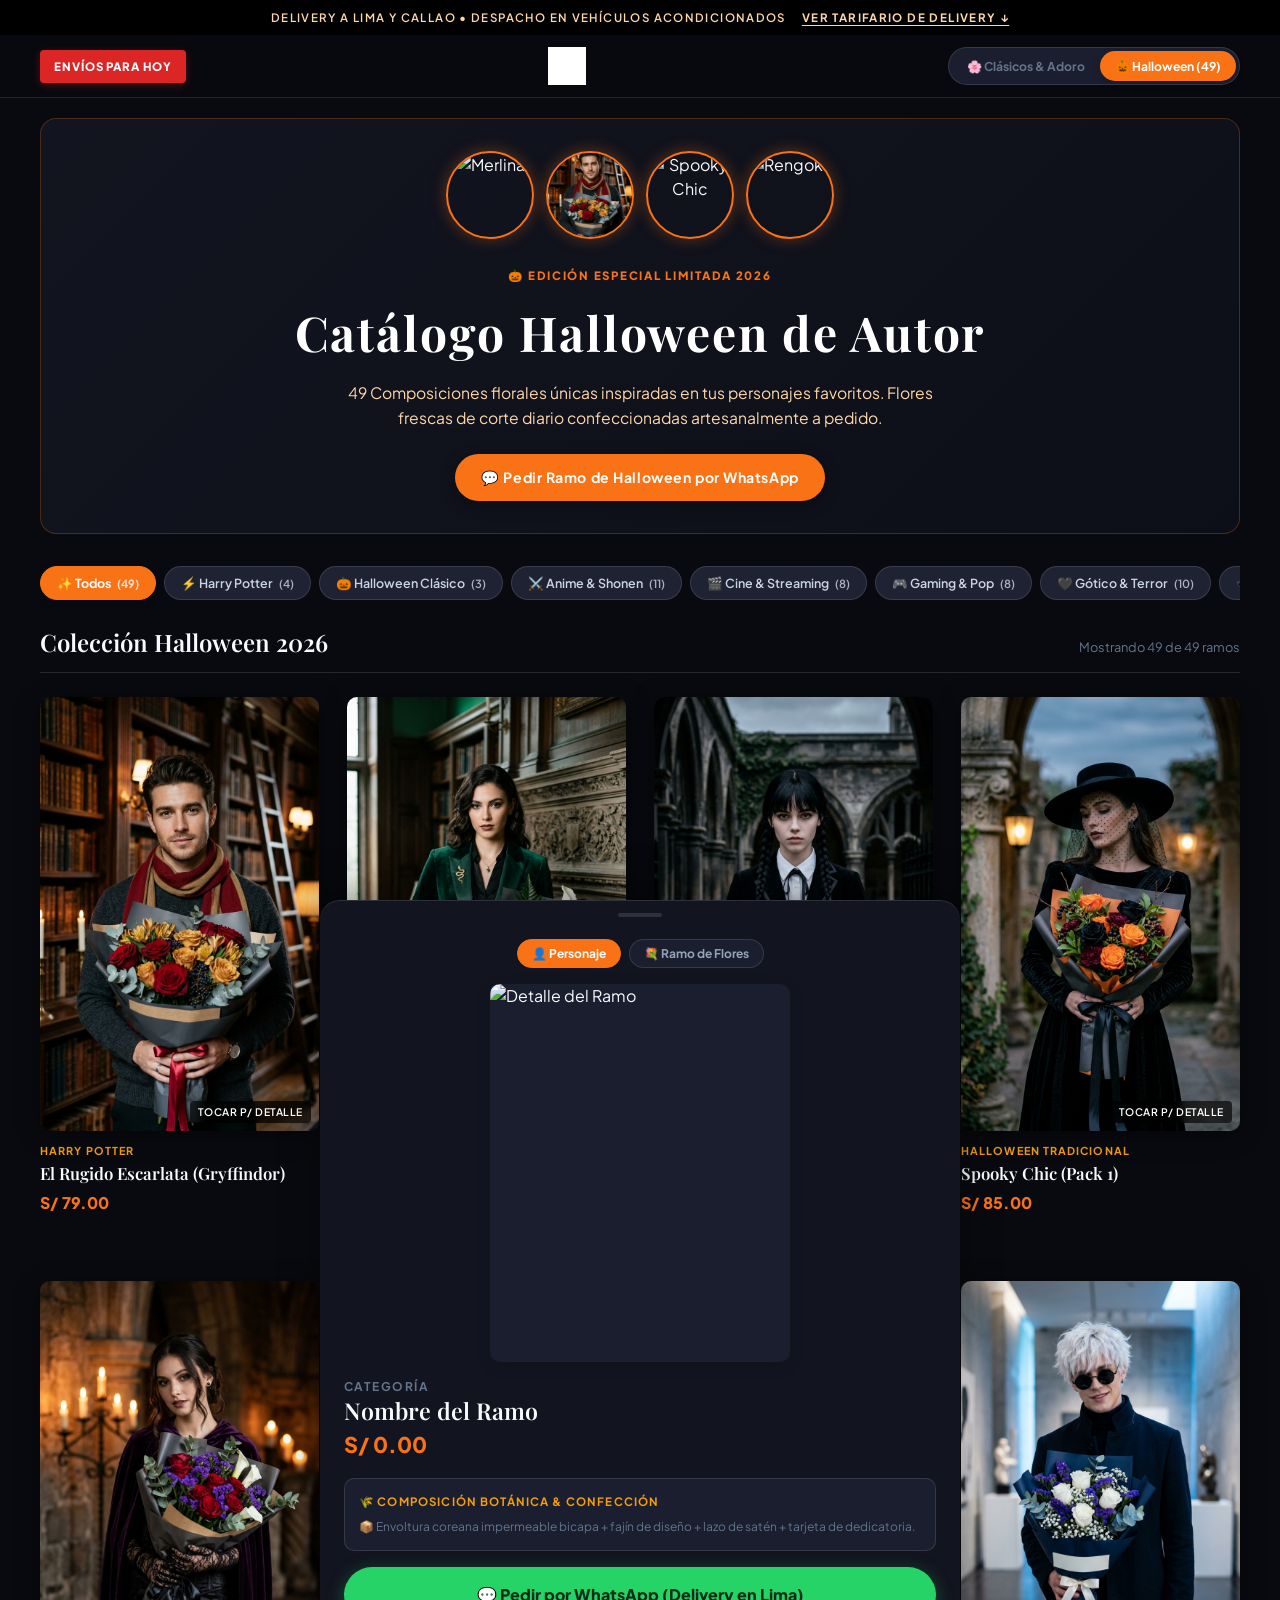
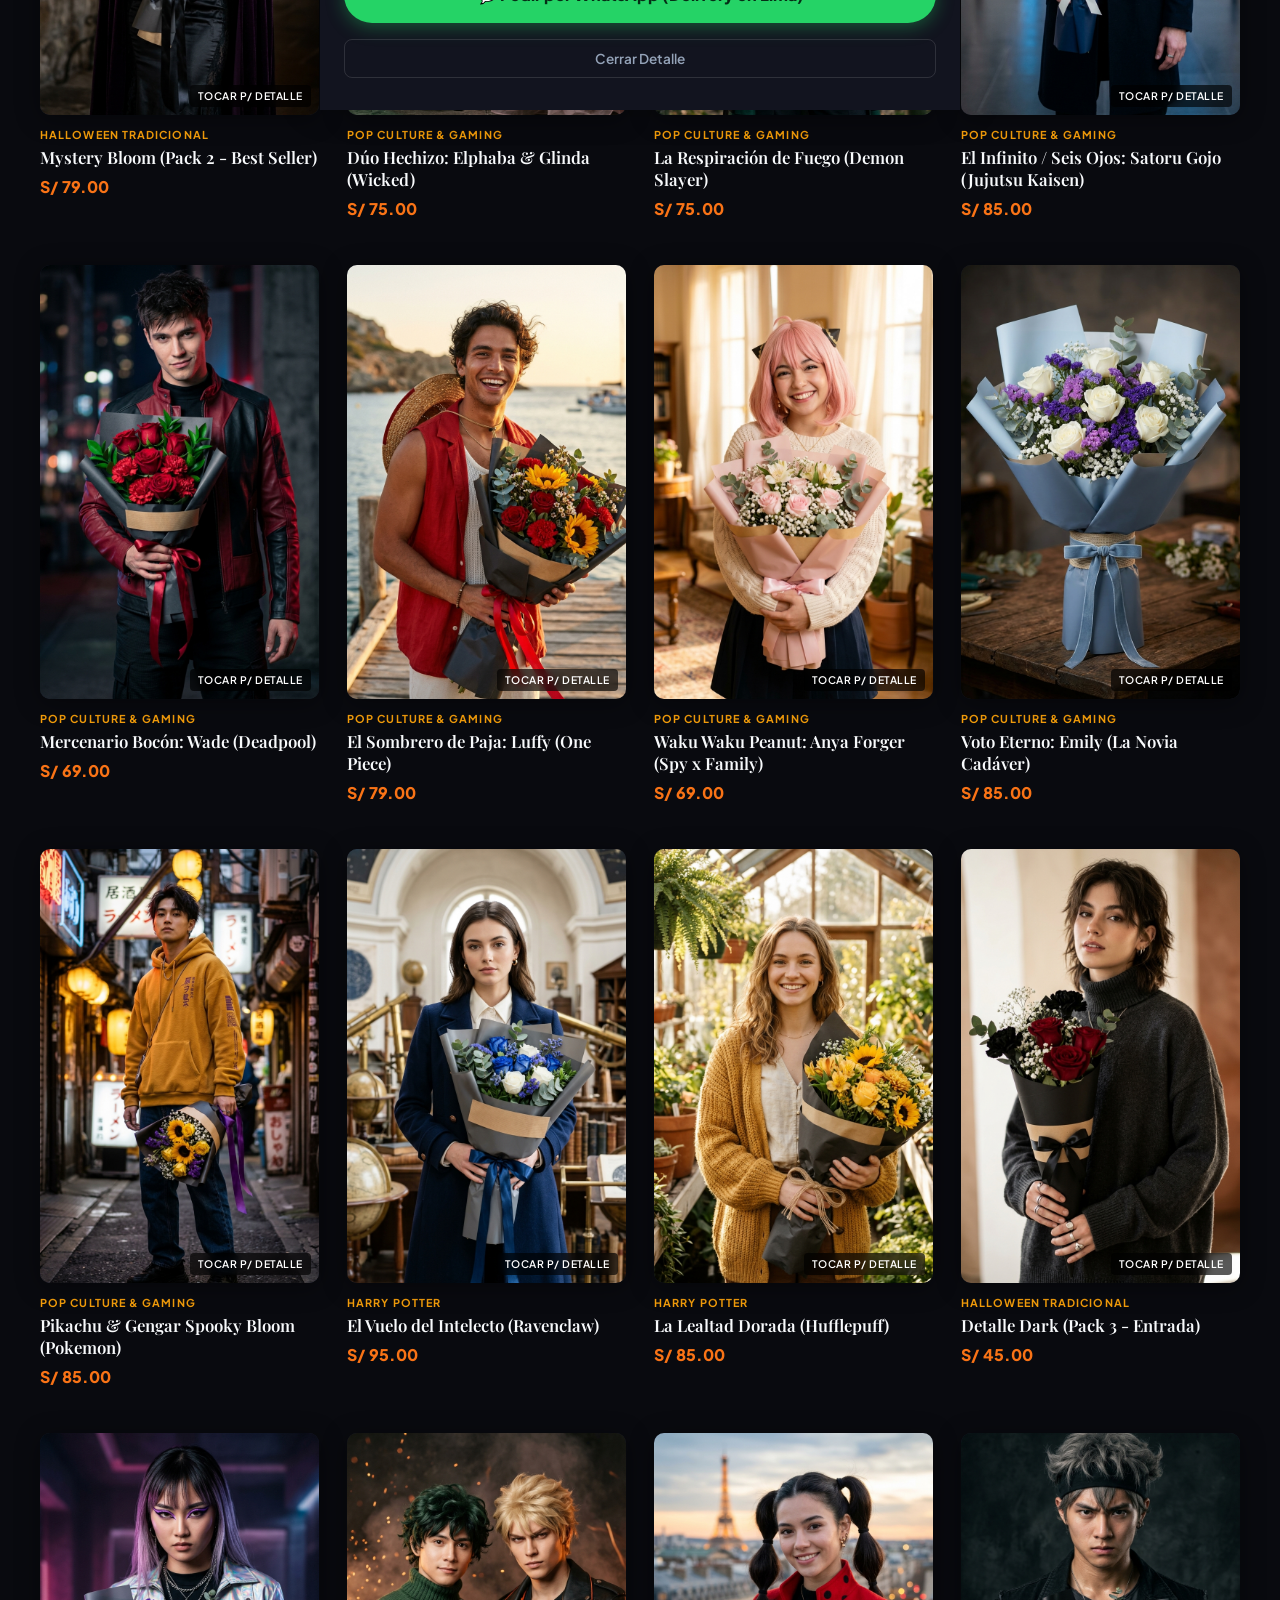
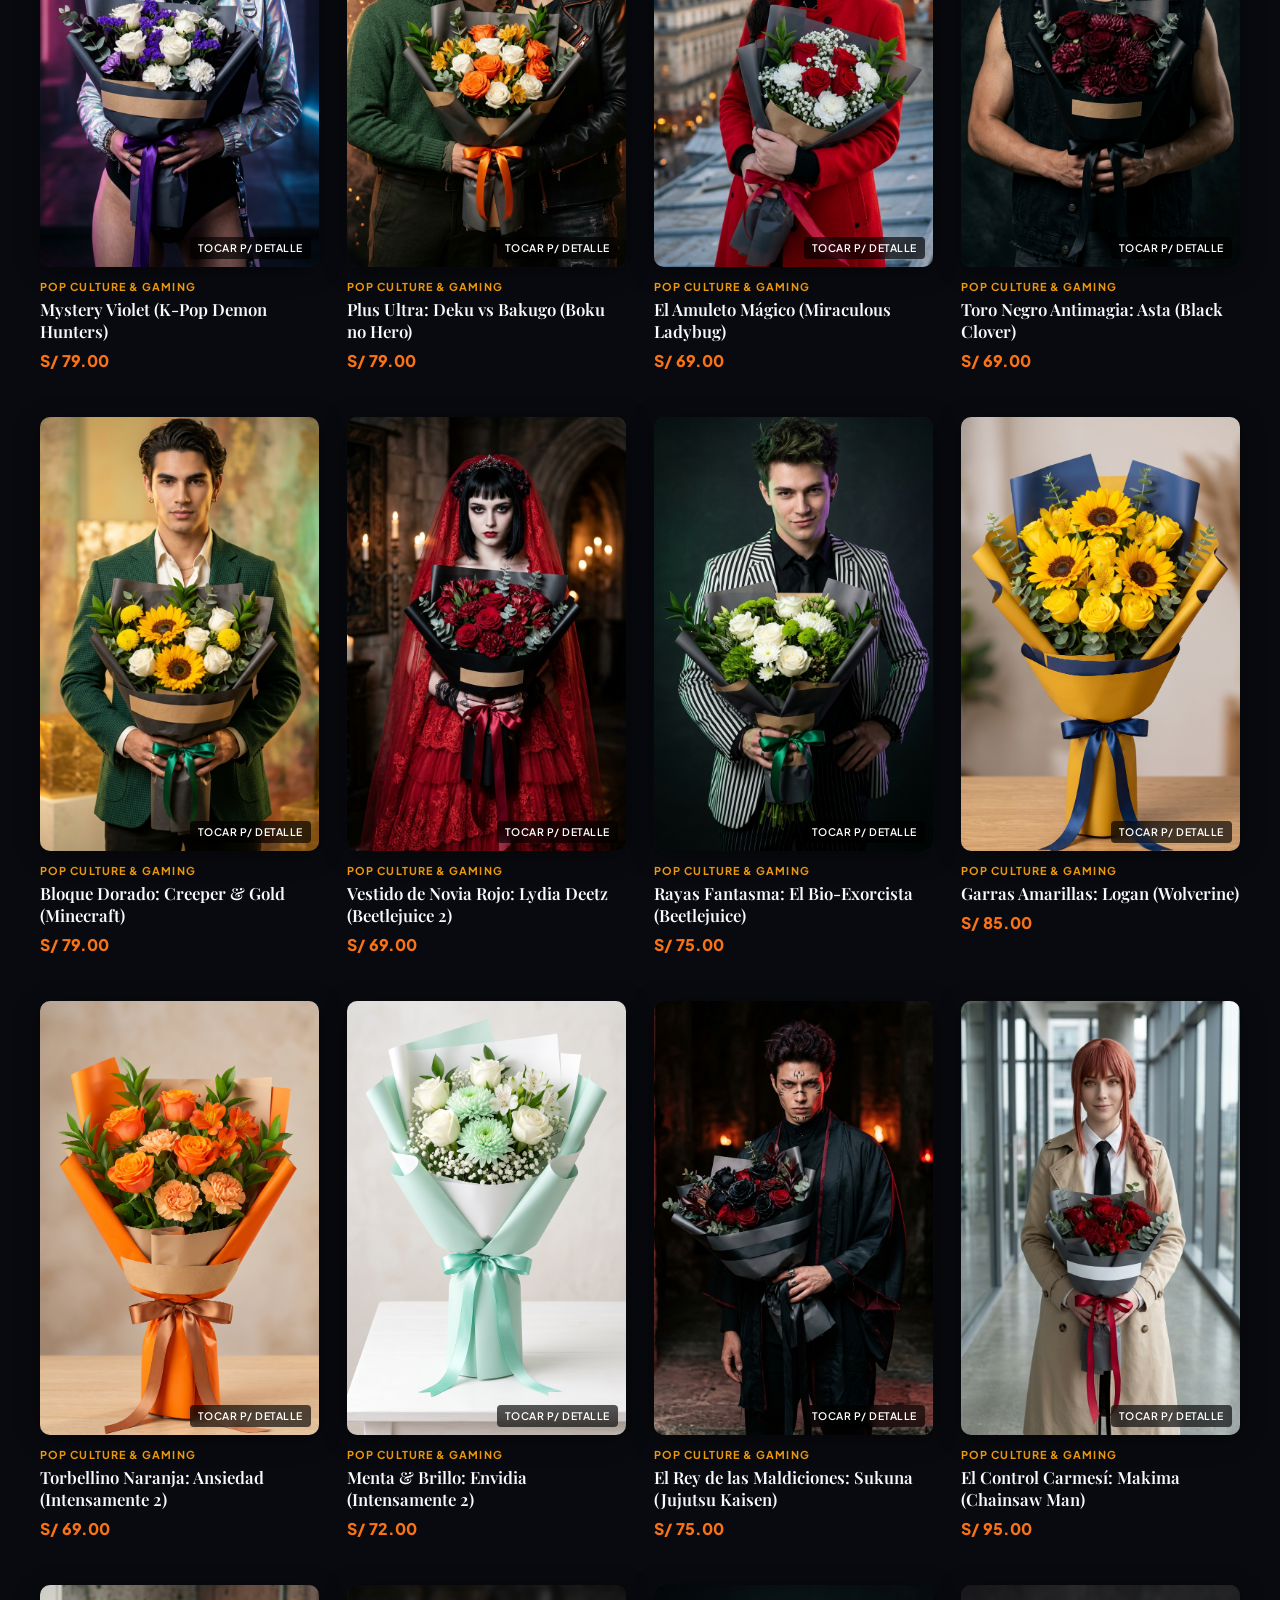
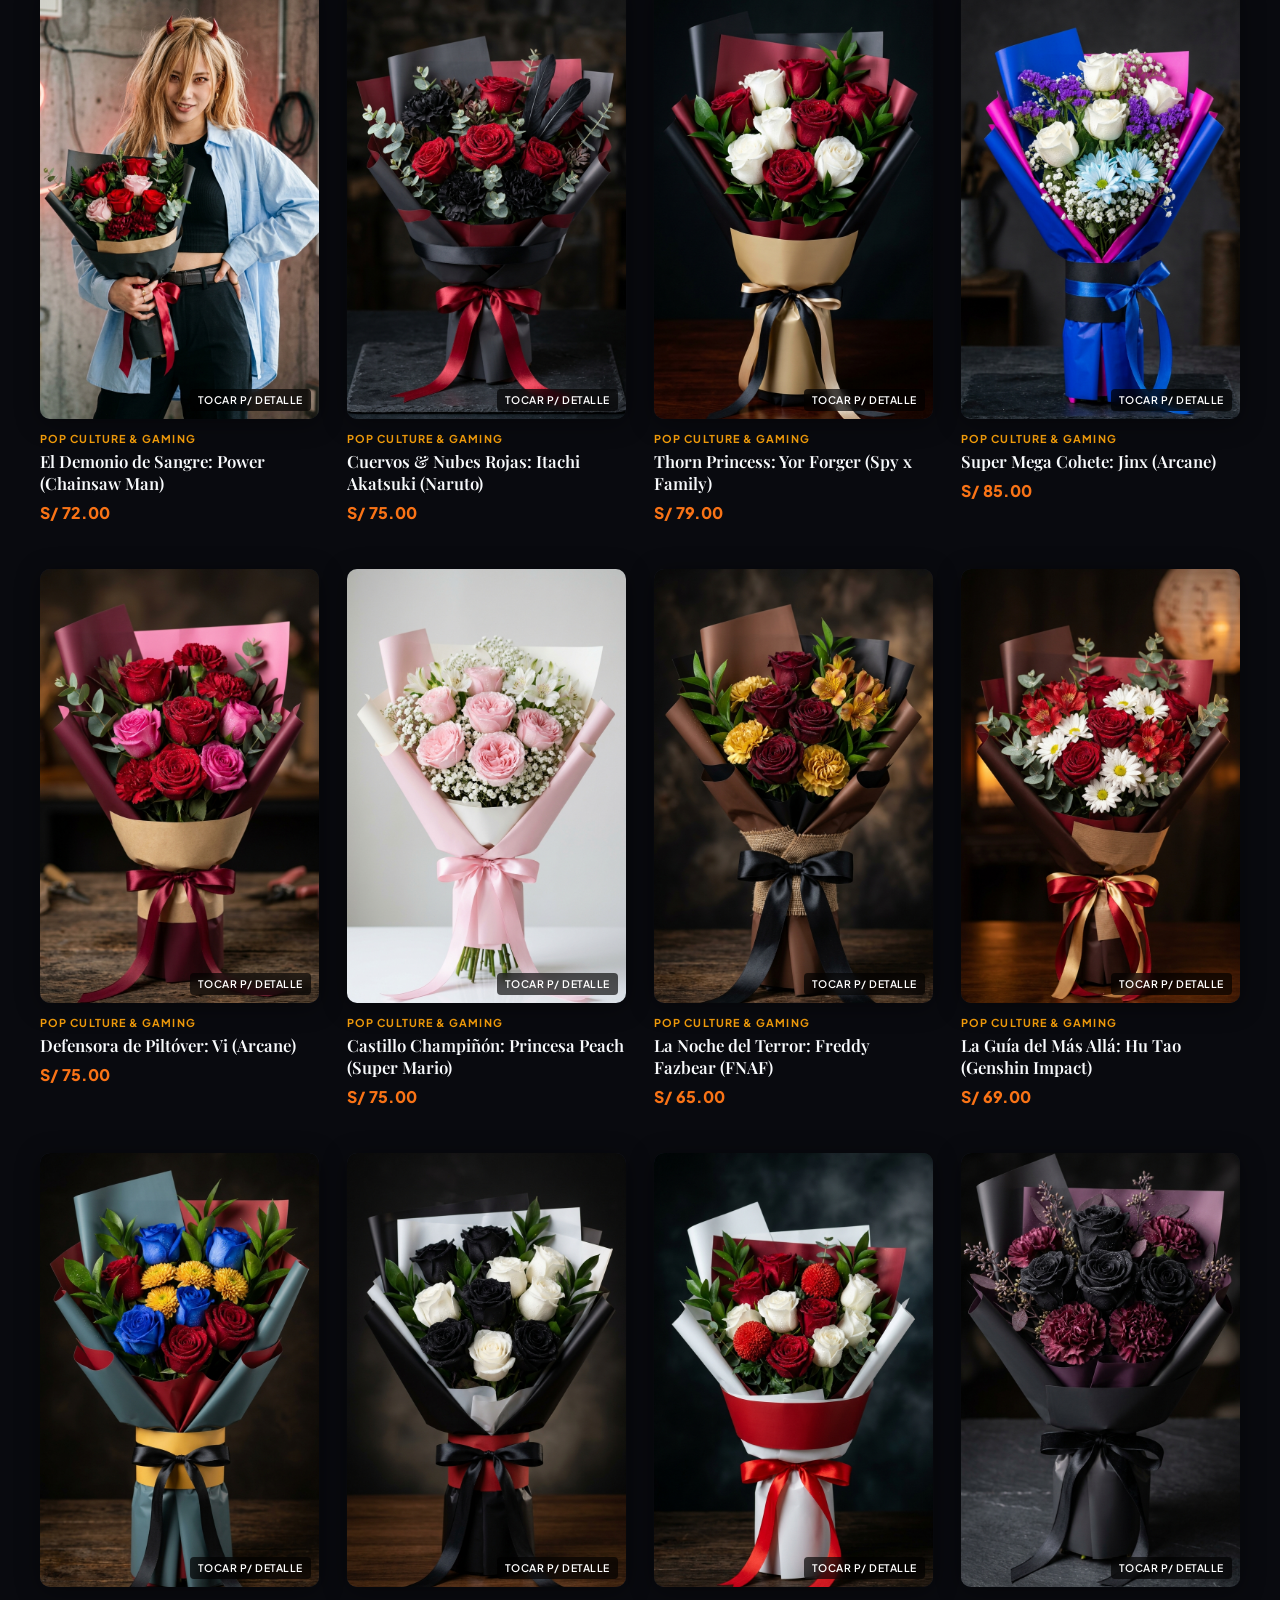
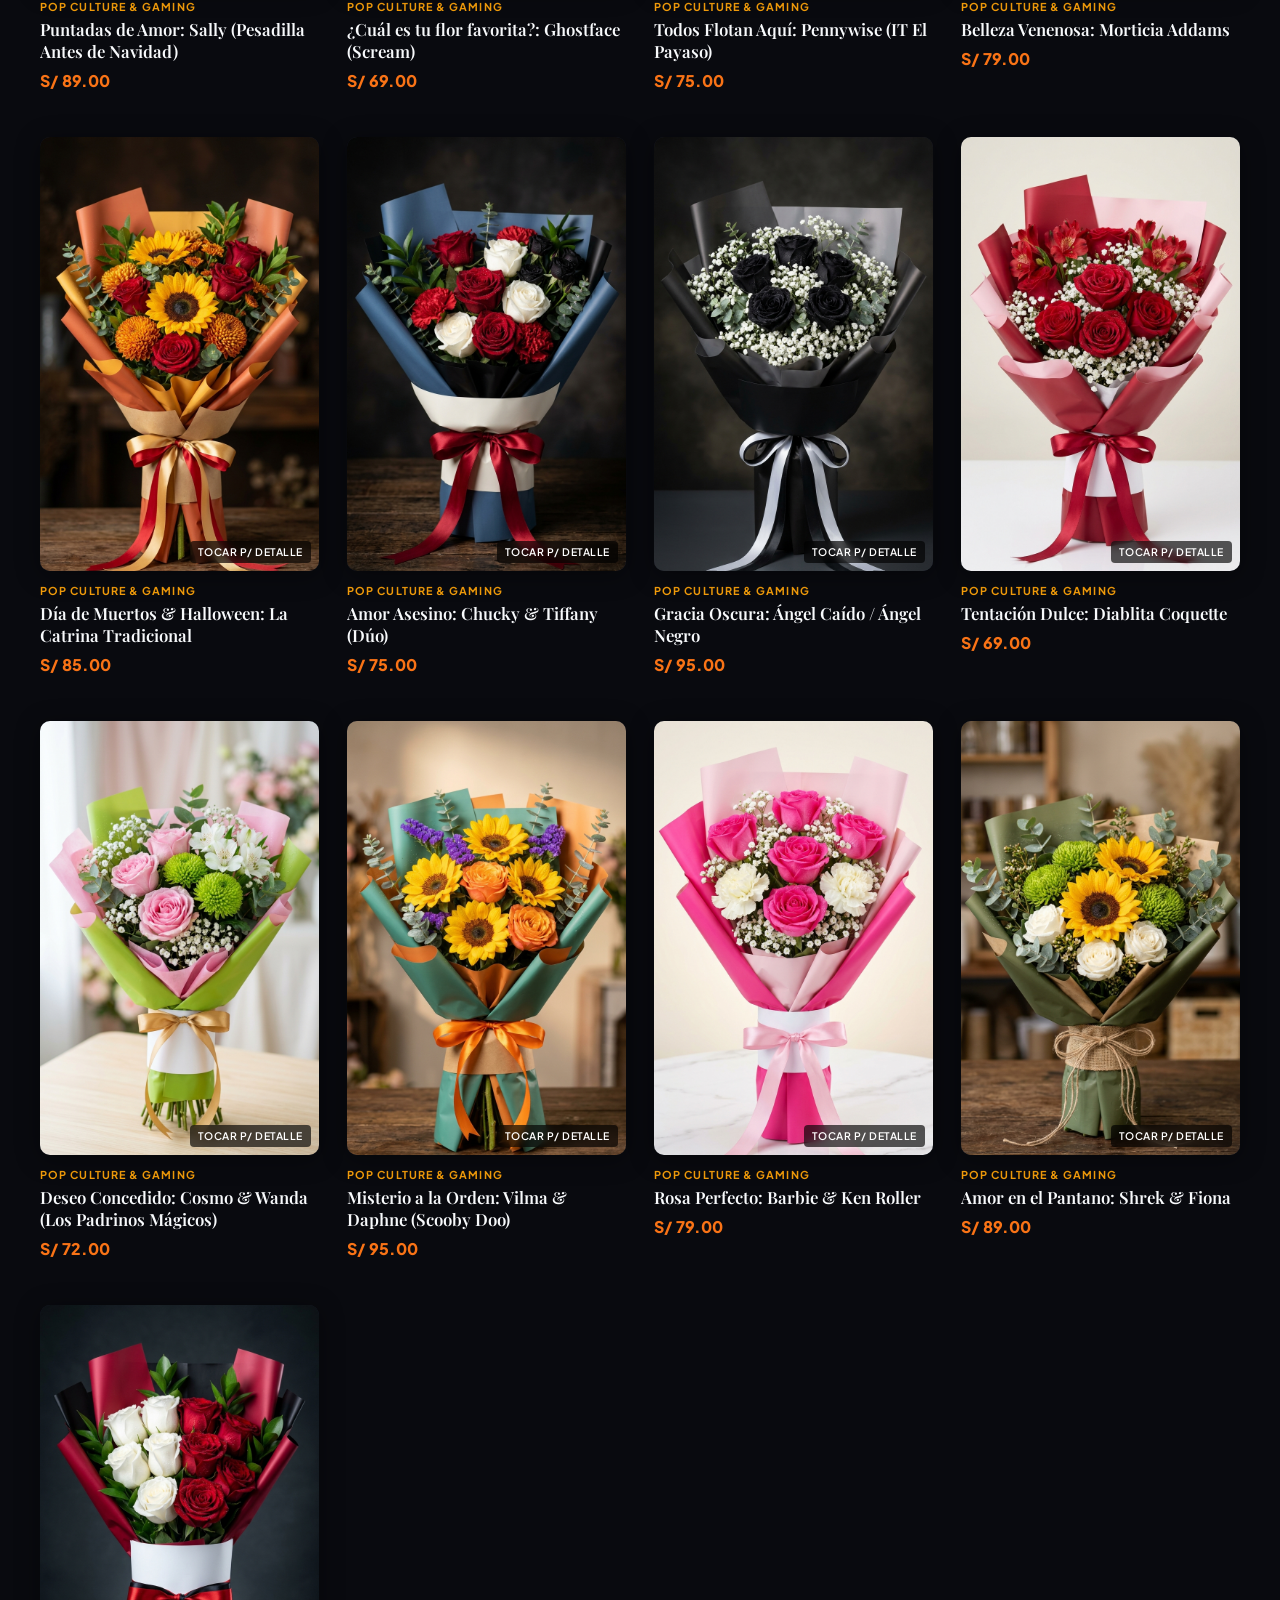
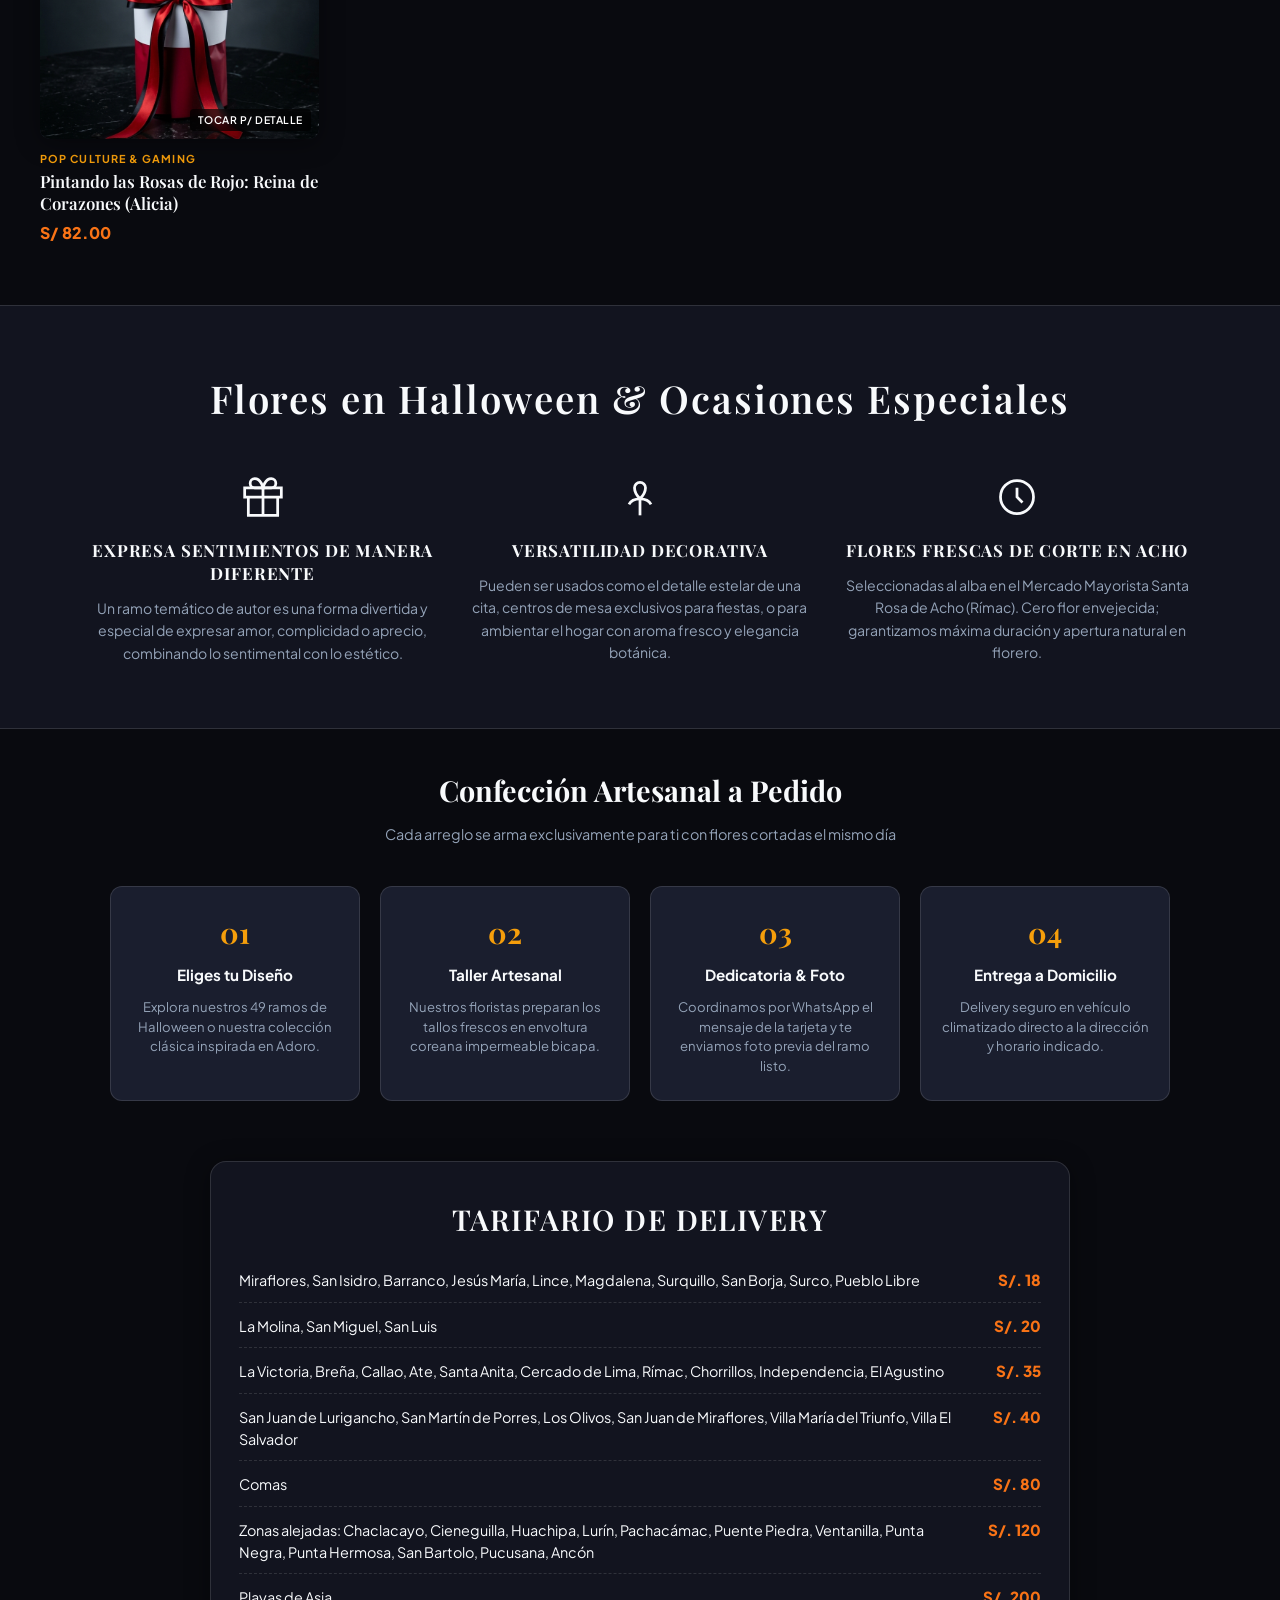
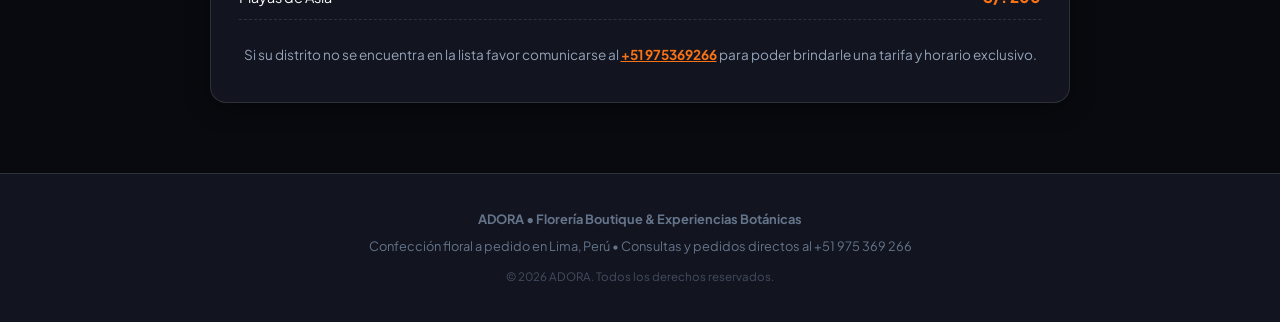
==== commit cb382b49: "feat(editorial): corregir contraste en categorias con chips, anadir hero visual con fotos reales de " ====
--- a/catalogo-editorial.html
+++ b/catalogo-editorial.html
@@ -4,53 +4,69 @@
   <meta charset="UTF-8">
   <meta name="viewport" content="width=device-width, initial-scale=1.0, maximum-scale=1.0, user-scalable=no">
   <title>ADORA | Florería Boutique & Experiencias Botánicas</title>
-  <meta name="description" content="Diseños florales de autor en Lima. Flores frescas de Acho, envoltura coreana bicapa y entregas a domicilio personalizadas.">
-
-  <!-- Google Fonts: Editorial Luxury (Playfair Display, Cormorant Garamond & Plus Jakarta Sans) -->
+  <meta name="description" content="Diseño floral de alta gama en Lima. Flores frescas de corte diario en Acho, envoltura coreana bicapa y entregas a domicilio personalizadas.">
+
+  <!-- Tipografía Editorial de Lujo (Playfair Display, Cormorant Garamond & Plus Jakarta Sans) -->
   <link rel="preconnect" href="https://fonts.googleapis.com">
   <link rel="preconnect" href="https://fonts.gstatic.com" crossorigin>
   <link href="https://fonts.googleapis.com/css2?family=Cormorant+Garamond:ital,wght@0,400;0,600;0,700;1,400;1,600&family=Playfair+Display:ital,wght@0,500;0,600;0,700;1,400;1,600&family=Plus+Jakarta+Sans:wght@300;400;500;600;700&display=swap" rel="stylesheet">
 
   <style>
-    /* VARIABLES DINÁMICAS (CAMBIAN SEGÚN EL MODO CLÁSICO O HALLOWEEN) */
+    /* =========================================================
+       SISTEMA DE DISEÑO ADORA — INSPIRADO EN LA BOTÁNIKA
+       ========================================================= */
     :root {
-      /* MODO CLÁSICO (DEFAULT: LUMINOSO, EDITORIAL, MARFIL & AMOR) */
+      /* MODO CLÁSICO (LUMINOSO, MARFIL, ORO & AMOR) */
       --bg: #faf9f6;
       --bg-surface: #ffffff;
+      --bg-card: #ffffff;
       --bg-alt: #f3f1eb;
-      --text: #1a1a1a;
-      --text-dim: #666666;
-      --text-muted: #8c8c8c;
-      --border: #e8e5dc;
+      --text: #18181b;
+      --text-dim: #52525b;
+      --text-muted: #71717a;
+      --border: #e4e2db;
       --border-subtle: #eeece6;
-      --accent-main: #e11d48; /* Rosa Rubí Amor */
-      --accent-gold: #c59b27;
-      --theme-banner-bg: #111111;
-      --theme-banner-text: #f3f4f6;
-      --btn-primary: #111111;
-      --btn-primary-text: #ffffff;
-      --whatsapp: #25d366;
-      --font-serif: 'Playfair Display', 'Cormorant Garamond', Georgia, serif;
+      --accent-main: #e11d48; /* Rubí Amor */
+      --accent-gold: #b45309;
+      --nav-bg: rgba(255, 255, 255, 0.95);
+      --nav-text: #18181b;
+      --hero-bg: #f5f3ec;
+      --card-shadow: 0 4px 20px rgba(0,0,0,0.04);
+      --card-hover-shadow: 0 12px 32px rgba(0,0,0,0.08);
+      --banner-bg: #18181b;
+      --banner-text: #f4f4f5;
+      --chip-bg: #edebe4;
+      --chip-text: #27272a;
+      --chip-active-bg: #18181b;
+      --chip-active-text: #ffffff;
+      --font-serif: 'Playfair Display', Georgia, serif;
       --font-sans: 'Plus Jakarta Sans', -apple-system, BlinkMacSystemFont, "Segoe UI", Roboto, sans-serif;
-      --transition-theme: background 0.4s ease, color 0.4s ease, border-color 0.4s ease;
     }
 
     /* MODO HALLOWEEN (NOCTURNO, OBSIDIANA, CALABAZA & MISTERIO) */
     body.theme-halloween {
       --bg: #090a0f;
-      --bg-surface: #12141e;
-      --bg-alt: #161926;
-      --text: #f4f4f7;
-      --text-dim: #9aa1b5;
-      --text-muted: #676e82;
-      --border: rgba(255, 255, 255, 0.1);
+      --bg-surface: #12141f;
+      --bg-card: #151824;
+      --bg-alt: #1a1e2e;
+      --text: #f8fafc;
+      --text-dim: #94a3b8;
+      --text-muted: #64748b;
+      --border: rgba(255, 255, 255, 0.12);
       --border-subtle: rgba(255, 255, 255, 0.06);
       --accent-main: #f97316; /* Naranja Calabaza */
-      --accent-gold: #f59e0b;
-      --theme-banner-bg: #000000;
-      --theme-banner-text: #fed7aa;
-      --btn-primary: #f97316;
-      --btn-primary-text: #ffffff;
+      --accent-gold: #f59e0b; /* Luz de Vela */
+      --nav-bg: rgba(9, 10, 15, 0.95);
+      --nav-text: #f8fafc;
+      --hero-bg: #0d0f18;
+      --card-shadow: 0 4px 24px rgba(0,0,0,0.4);
+      --card-hover-shadow: 0 12px 36px rgba(249, 115, 22, 0.18);
+      --banner-bg: #000000;
+      --banner-text: #fed7aa;
+      --chip-bg: #1e2233;
+      --chip-text: #cbd5e1;
+      --chip-active-bg: #f97316;
+      --chip-active-text: #ffffff;
     }
 
     * {
@@ -59,7 +75,7 @@
       padding: 0;
       font-family: var(--font-sans);
       -webkit-tap-highlight-color: transparent;
-      transition: var(--transition-theme);
+      transition: background-color 0.3s ease, color 0.3s ease, border-color 0.3s ease;
     }
 
     body {
@@ -67,12 +83,13 @@
       color: var(--text);
       min-height: 100vh;
       line-height: 1.5;
-    }
-
-    /* 1. TOP BANNER (ESTILO LA BOTÁNIKA) */
+      overflow-x: hidden;
+    }
+
+    /* 1. TOP ANNOUNCEMENT BAR (ESTILO LA BOTÁNIKA) */
     .top-banner {
-      background: var(--theme-banner-bg);
-      color: var(--theme-banner-text);
+      background: var(--banner-bg);
+      color: var(--banner-text);
       font-size: 0.72rem;
       letter-spacing: 0.12em;
       text-transform: uppercase;
@@ -90,12 +107,13 @@
       color: inherit;
       text-decoration: underline;
       text-underline-offset: 3px;
-      opacity: 0.9;
-    }
-
-    /* 2. HEADER COMPLETO ESTILO LA BOTÁNIKA */
+      font-weight: 700;
+    }
+
+    /* 2. HEADER Y NAVBAR EDITORIAL */
     .site-nav {
-      background: var(--bg-surface);
+      background: var(--nav-bg);
+      backdrop-filter: blur(12px);
       border-bottom: 1px solid var(--border);
       position: sticky;
       top: 0;
@@ -105,17 +123,11 @@
     .nav-container {
       max-width: 1240px;
       margin: 0 auto;
-      padding: 16px 20px;
+      padding: 12px 20px;
       display: flex;
       align-items: center;
       justify-content: space-between;
-      gap: 20px;
-    }
-
-    .nav-left {
-      display: flex;
-      align-items: center;
-      gap: 14px;
+      gap: 16px;
     }
 
     /* Botón "ENVÍOS PARA HOY" idéntico a La Botánika */
@@ -129,7 +141,9 @@
       padding: 8px 14px;
       border-radius: 4px;
       text-decoration: none;
-      display: inline-block;
+      display: inline-flex;
+      align-items: center;
+      gap: 6px;
       white-space: nowrap;
       box-shadow: 0 2px 8px rgba(220, 38, 38, 0.3);
     }
@@ -139,387 +153,463 @@
       flex-direction: column;
       align-items: center;
       text-decoration: none;
+      color: inherit;
     }
 
     .nav-logo-img {
       height: 38px;
       object-fit: contain;
-      filter: drop-shadow(0 2px 4px rgba(0,0,0,0.05));
     }
 
     body.theme-halloween .nav-logo-img {
       filter: brightness(0) invert(1);
     }
 
-    .nav-menu-links {
-      display: none;
-      align-items: center;
-      gap: 24px;
-      list-style: none;
-    }
-
-    @media (min-width: 900px) {
-      .nav-menu-links {
-        display: flex;
-      }
-    }
-
-    .nav-menu-links a {
-      color: var(--text);
-      text-decoration: none;
-      font-size: 0.78rem;
-      letter-spacing: 0.1em;
-      text-transform: uppercase;
-      font-weight: 600;
-      transition: color 0.2s;
-    }
-
-    .nav-menu-links a:hover {
-      color: var(--accent-main);
-    }
-
-    /* THEME SWITCHER TOGGLE (CLÁSICO ⇄ HALLOWEEN) */
+    /* SELECTOR DE COLECCIONES (CLÁSICOS VS HALLOWEEN) */
     .mode-switch-bar {
-      display: flex;
+      display: inline-flex;
       background: var(--bg-alt);
+      border: 1px solid var(--border);
       padding: 3px;
       border-radius: 9999px;
+    }
+
+    .mode-btn {
+      border: none;
+      background: transparent;
+      color: var(--text-muted);
+      font-size: 0.76rem;
+      font-weight: 700;
+      padding: 7px 15px;
+      border-radius: 9999px;
+      cursor: pointer;
+      display: flex;
+      align-items: center;
+      gap: 6px;
+      transition: all 0.25s ease;
+    }
+
+    .mode-btn.active {
+      background: var(--chip-active-bg);
+      color: var(--chip-active-text);
+      box-shadow: 0 2px 8px rgba(0,0,0,0.12);
+    }
+
+    /* 3. HEROES DINÁMICOS CON FOTOGRAFÍAS REALES */
+    .hero-container {
+      max-width: 1240px;
+      margin: 20px auto 0 auto;
+      padding: 0 20px;
+    }
+
+    /* HERO MODO CLÁSICO (ADORO & HISTORIA DE AMOR) */
+    .hero-classic {
+      background: var(--hero-bg);
       border: 1px solid var(--border);
-    }
-
-    .mode-btn {
-      background: transparent;
-      border: none;
-      padding: 6px 14px;
-      border-radius: 9999px;
-      font-size: 0.75rem;
-      font-weight: 700;
-      letter-spacing: 0.04em;
-      cursor: pointer;
-      color: var(--text-dim);
+      border-radius: 16px;
+      padding: 36px 28px;
+      display: grid;
+      grid-template-columns: 1fr;
+      gap: 28px;
+      align-items: center;
+    }
+
+    @media (min-width: 860px) {
+      .hero-classic {
+        grid-template-columns: 1.1fr 1fr;
+        padding: 48px 44px;
+        gap: 48px;
+      }
+    }
+
+    .hero-classic-content {
+      display: flex;
+      flex-direction: column;
+      gap: 16px;
+    }
+
+    .hero-badge {
       display: inline-flex;
       align-items: center;
-      gap: 5px;
-      transition: all 0.2s;
-      white-space: nowrap;
-    }
-
-    .mode-btn.active {
-      background: var(--bg-surface);
-      color: var(--text);
-      box-shadow: 0 2px 8px rgba(0,0,0,0.08);
-    }
-
-    body.theme-halloween .mode-btn.active {
-      background: var(--accent-main);
-      color: #ffffff;
-      box-shadow: 0 2px 8px rgba(249, 115, 22, 0.4);
-    }
-
-    /* 3. HERO EDITORIAL CON BOTÓN DE BIENVENIDA (ÚNICO BOTÓN PRINCIPAL) */
-    .editorial-hero {
-      max-width: 900px;
-      margin: 40px auto 20px auto;
-      padding: 0 20px;
-      text-align: center;
-    }
-
-    .hero-eyebrow {
-      font-size: 0.75rem;
-      letter-spacing: 0.2em;
+      gap: 6px;
+      font-size: 0.72rem;
+      font-weight: 800;
+      letter-spacing: 0.15em;
       text-transform: uppercase;
       color: var(--accent-main);
-      font-weight: 700;
-      margin-bottom: 8px;
-    }
-
-    .hero-title {
+    }
+
+    .hero-classic-title {
       font-family: var(--font-serif);
-      font-size: 2.6rem;
+      font-size: clamp(2rem, 3.8vw, 2.8rem);
       font-weight: 600;
-      letter-spacing: 0.02em;
       line-height: 1.15;
       color: var(--text);
-      margin-bottom: 12px;
-    }
-
-    .hero-lead {
+    }
+
+    .hero-classic-desc {
       color: var(--text-dim);
       font-size: 0.95rem;
-      max-width: 620px;
-      margin: 0 auto 20px auto;
-      line-height: 1.6;
-    }
-
-    /* EL BOTÓN ÚNICO DE LA VISTA INICIAL */
-    .hero-cta-btn {
-      display: inline-flex;
+      line-height: 1.7;
+    }
+
+    .hero-classic-media {
+      display: grid;
+      grid-template-columns: 1.2fr 1fr;
+      gap: 14px;
       align-items: center;
-      gap: 8px;
-      background: var(--whatsapp);
-      color: #052e16;
-      font-size: 0.88rem;
-      font-weight: 800;
-      padding: 12px 24px;
-      border-radius: 9999px;
-      text-decoration: none;
-      box-shadow: 0 4px 16px rgba(37, 211, 102, 0.3);
-      transition: transform 0.2s, background 0.2s;
-    }
-
-    .hero-cta-btn:hover {
-      transform: translateY(-2px);
-      background: #1ebd5a;
-    }
-
-    /* 4. SECCIÓN LA HISTORIA DE ADORO (HISTORIA DE AMOR Y MASCOTA DE LA MARCA) */
-    .brand-story-section {
-      max-width: 1100px;
-      margin: 40px auto 60px auto;
-      padding: 30px 20px;
-      background: var(--bg-surface);
-      border-radius: 16px;
-      border: 1px solid var(--border);
-      display: grid;
-      grid-template-columns: 1fr;
-      gap: 30px;
-      align-items: center;
-    }
-
-    @media (min-width: 768px) {
-      .brand-story-section {
-        grid-template-columns: 1fr 1.2fr;
-        padding: 40px;
-      }
-    }
-
-    .story-media-wrap {
-      position: relative;
+    }
+
+    .hero-img-box {
       border-radius: 12px;
       overflow: hidden;
-      background: var(--bg-alt);
-      aspect-ratio: 1/1;
-      display: flex;
-      align-items: center;
-      justify-content: center;
-    }
-
-    .story-media-wrap img {
+      box-shadow: 0 8px 24px rgba(0,0,0,0.08);
+      aspect-ratio: 4/5;
+      background: var(--bg-surface);
+    }
+
+    .hero-img-box img {
       width: 100%;
       height: 100%;
       object-fit: cover;
-    }
-
-    .story-content {
+      display: block;
+    }
+
+    /* HERO MODO HALLOWEEN CON MOSAICO VISUAL */
+    .hero-halloween {
+      background: linear-gradient(135deg, #12141f 0%, #0d0f18 100%);
+      border: 1px solid rgba(249, 115, 22, 0.25);
+      border-radius: 16px;
+      padding: 32px 24px;
       display: flex;
       flex-direction: column;
-      gap: 14px;
-    }
-
-    .story-badge {
-      display: inline-block;
-      font-size: 0.72rem;
-      letter-spacing: 0.15em;
-      text-transform: uppercase;
+      align-items: center;
+      text-align: center;
+      position: relative;
+      overflow: hidden;
+      gap: 20px;
+    }
+
+    .halloween-banner-images {
+      display: flex;
+      gap: 12px;
+      justify-content: center;
+      flex-wrap: wrap;
+      margin-bottom: 8px;
+    }
+
+    .halloween-preview-thumb {
+      width: 72px;
+      height: 72px;
+      border-radius: 50%;
+      overflow: hidden;
+      border: 2px solid var(--accent-main);
+      box-shadow: 0 0 16px rgba(249, 115, 22, 0.35);
+    }
+
+    @media (min-width: 600px) {
+      .halloween-preview-thumb {
+        width: 88px;
+        height: 88px;
+      }
+    }
+
+    .halloween-preview-thumb img {
+      width: 100%;
+      height: 100%;
+      object-fit: cover;
+    }
+
+    .halloween-title {
+      font-family: var(--font-serif);
+      font-size: clamp(2rem, 4.2vw, 3rem);
       font-weight: 700;
-      color: var(--accent-main);
-    }
-
-    .story-title {
-      font-family: var(--font-serif);
-      font-size: 2rem;
+      color: #fff;
+      letter-spacing: 0.04em;
+      line-height: 1.15;
+    }
+
+    .halloween-subtitle {
+      color: #fed7aa;
+      font-size: 0.98rem;
+      max-width: 640px;
+      line-height: 1.6;
+    }
+
+    /* EL ÚNICO BOTÓN PRINCIPAL DE LA VISTA INICIAL */
+    .hero-single-cta {
+      background: var(--accent-main);
+      color: #ffffff !important;
+      font-size: 0.88rem;
+      font-weight: 700;
+      letter-spacing: 0.04em;
+      text-decoration: none;
+      padding: 13px 26px;
+      border-radius: 9999px;
+      display: inline-flex;
+      align-items: center;
+      gap: 10px;
+      box-shadow: 0 4px 16px rgba(0,0,0,0.25);
+      transition: transform 0.2s ease, box-shadow 0.2s ease;
+      margin-top: 4px;
+    }
+
+    .hero-single-cta:hover {
+      transform: translateY(-2px);
+      box-shadow: 0 8px 24px rgba(0,0,0,0.3);
+    }
+
+    /* 4. CHIPS DE CATEGORÍAS (SIN DROPDOWN INVISIBLE NI FALLOS DE CONTRASTE) */
+    .filter-bar-container {
+      max-width: 1240px;
+      margin: 32px auto 16px auto;
+      padding: 0 20px;
+    }
+
+    .filter-chips-scroll {
+      display: flex;
+      gap: 8px;
+      overflow-x: auto;
+      padding-bottom: 8px;
+      scrollbar-width: thin;
+      -webkit-overflow-scrolling: touch;
+    }
+
+    .filter-chips-scroll::-webkit-scrollbar {
+      height: 4px;
+    }
+
+    .filter-chips-scroll::-webkit-scrollbar-thumb {
+      background: var(--border);
+      border-radius: 4px;
+    }
+
+    .cat-chip {
+      white-space: nowrap;
+      background: var(--chip-bg);
+      color: var(--chip-text);
+      border: 1px solid var(--border);
+      padding: 8px 16px;
+      border-radius: 9999px;
+      font-size: 0.78rem;
       font-weight: 600;
-      line-height: 1.2;
-      color: var(--text);
-    }
-
-    .story-p {
-      color: var(--text-dim);
-      font-size: 0.9rem;
-      line-height: 1.7;
-    }
-
-    /* 5. GRILLA DE PRODUCTOS ESTILO EDITORIAL (SIN CAJAS PESADAS NI BOTONES REPETITIVOS) */
+      cursor: pointer;
+      display: inline-flex;
+      align-items: center;
+      gap: 6px;
+      transition: all 0.2s ease;
+    }
+
+    .cat-chip:hover {
+      border-color: var(--accent-main);
+    }
+
+    .cat-chip.active {
+      background: var(--chip-active-bg);
+      color: var(--chip-active-text);
+      border-color: var(--chip-active-bg);
+      font-weight: 700;
+      box-shadow: 0 2px 10px rgba(0,0,0,0.15);
+    }
+
+    .cat-chip-count {
+      font-size: 0.7rem;
+      opacity: 0.8;
+    }
+
+    /* Respaldo explícito para cualquier elemento <select> */
+    select, option {
+      background-color: #1a1e2e !important;
+      color: #ffffff !important;
+    }
+
+    /* 5. GRILLA DE PRODUCTOS EDITORIAL (2 FOTOS POR FILA EN MÓVIL) */
     .catalog-section {
       max-width: 1240px;
-      margin: 0 auto 60px auto;
+      margin: 10px auto 60px auto;
       padding: 0 20px;
     }
 
-    .catalog-header-row {
+    .catalog-header-bar {
       display: flex;
       justify-content: space-between;
       align-items: baseline;
-      padding-bottom: 16px;
+      padding-bottom: 12px;
       margin-bottom: 24px;
       border-bottom: 1px solid var(--border);
       flex-wrap: wrap;
-      gap: 12px;
-    }
-
-    .catalog-section-title {
+      gap: 8px;
+    }
+
+    .catalog-header-title {
       font-family: var(--font-serif);
-      font-size: 1.8rem;
+      font-size: 1.5rem;
       font-weight: 600;
-      letter-spacing: 0.05em;
       color: var(--text);
     }
 
-    .catalog-count-label {
-      font-size: 0.82rem;
+    .catalog-header-count {
+      font-size: 0.8rem;
       color: var(--text-muted);
     }
 
+    /* GRILLA RESPONSIVA: 2 EN MÓVIL, 3 EN TABLET, 4 EN DESKTOP */
     .products-grid {
       display: grid;
       grid-template-columns: repeat(2, 1fr);
-      gap: 28px 16px;
+      gap: 24px 14px;
     }
 
     @media (min-width: 768px) {
       .products-grid {
         grid-template-columns: repeat(3, 1fr);
-        gap: 40px 24px;
+        gap: 36px 22px;
       }
     }
 
     @media (min-width: 1024px) {
       .products-grid {
         grid-template-columns: repeat(4, 1fr);
-        gap: 48px 30px;
+        gap: 44px 28px;
       }
     }
 
-    /* TARJETA EDITORIAL AL AIRE (SIN MARCOS) */
+    /* TARJETA EDITORIAL AL AIRE (SIN MARCOS REPETITIVOS NI BOTONES SATURADOS) */
     .product-card {
       display: flex;
       flex-direction: column;
       cursor: pointer;
-    }
-
-    /* FOTOGRAFÍA CON HOVER AUTOMÁTICO */
-    .media-box {
+      position: relative;
+      background: transparent;
+    }
+
+    /* CONTENEDOR FOTOGRÁFICO CON HOVER AUTOMÁTICO */
+    .card-media-wrap {
       position: relative;
       width: 100%;
       aspect-ratio: 9/14;
+      border-radius: 10px;
+      overflow: hidden;
       background: var(--bg-alt);
-      border-radius: 6px;
-      overflow: hidden;
+      box-shadow: var(--card-shadow);
       margin-bottom: 12px;
     }
 
-    .media-box img {
+    .card-img-primary,
+    .card-img-secondary {
       width: 100%;
       height: 100%;
       object-fit: cover;
-      display: block;
-      transition: opacity 0.35s ease, transform 0.4s cubic-bezier(0.16, 1, 0.3, 1);
-    }
-
-    .img-primary {
       position: absolute;
-      inset: 0;
+      top: 0;
+      left: 0;
+      transition: opacity 0.4s ease, transform 0.5s ease;
+    }
+
+    .card-img-primary {
+      opacity: 1;
+      z-index: 1;
+    }
+
+    .card-img-secondary {
+      opacity: 0;
       z-index: 2;
-      opacity: 1;
-    }
-
-    .img-secondary {
-      position: absolute;
-      inset: 0;
-      z-index: 1;
-      opacity: 0;
-    }
-
-    /* Hover automático en computadoras */
+    }
+
+    /* Al acercar el cursor (desktop) se muestra automáticamente el ramo */
     @media (hover: hover) {
-      .product-card:hover .img-primary.has-alt {
-        opacity: 0;
+      .product-card:hover .card-img-primary {
+        transform: scale(1.04);
       }
-      .product-card:hover .img-secondary.has-alt {
+      .product-card:hover .card-img-secondary {
         opacity: 1;
         transform: scale(1.04);
       }
     }
 
-    /* Toque táctil en móviles */
-    .img-primary.touch-flipped {
-      opacity: 0 !important;
-    }
-    .img-secondary.touch-flipped {
-      opacity: 1 !important;
-      z-index: 3 !important;
-    }
-
-    .tag-hover {
+    /* En móvil: botón táctil sutil para alternar vista */
+    .touch-view-pill {
       position: absolute;
       bottom: 8px;
       right: 8px;
-      background: rgba(0, 0, 0, 0.55);
+      z-index: 3;
+      background: rgba(0, 0, 0, 0.65);
+      color: #ffffff;
       backdrop-filter: blur(4px);
-      color: #ffffff;
-      font-size: 0.6rem;
+      padding: 3px 8px;
+      border-radius: 4px;
+      font-size: 0.65rem;
+      letter-spacing: 0.05em;
+      text-transform: uppercase;
       font-weight: 600;
-      padding: 2px 6px;
-      border-radius: 4px;
-      z-index: 4;
       pointer-events: none;
     }
 
-    /* DATOS AL AIRE (SIN CAJAS NI SKU) */
-    .item-meta {
+    /* TEXTOS DE LA TARJETA (SIN SKU) */
+    .card-meta {
+      display: flex;
+      flex-direction: column;
+      gap: 4px;
+    }
+
+    .card-category {
       font-size: 0.68rem;
-      letter-spacing: 0.12em;
+      letter-spacing: 0.1em;
       text-transform: uppercase;
-      color: var(--text-muted);
-      font-weight: 600;
-      margin-bottom: 2px;
-    }
-
-    .item-title {
+      font-weight: 700;
+      color: var(--accent-gold);
+    }
+
+    .card-title {
       font-family: var(--font-serif);
       font-size: 1.05rem;
       font-weight: 600;
       color: var(--text);
       line-height: 1.3;
-      margin-bottom: 4px;
-    }
-
-    .item-price {
-      font-size: 0.95rem;
-      font-weight: 700;
+      display: -webkit-box;
+      -webkit-line-clamp: 2;
+      -webkit-box-orient: vertical;
+      overflow: hidden;
+    }
+
+    .card-price {
+      font-size: 1rem;
+      font-weight: 800;
       color: var(--accent-main);
-      letter-spacing: 0.02em;
-    }
-
-    /* 6. SECCIÓN EDITORIAL: FLORES EN HALLOWEEN & OCASIONES (IMAGEN 1 REFERENCIA) */
+      margin-top: 2px;
+    }
+
+    /* 6. PILARES EDITORIALES (RÉPLICA EXACTA DE LA BOTÁNIKA) */
     .editorial-value-section {
-      max-width: 1040px;
-      margin: 60px auto 40px auto;
-      padding: 48px 20px;
+      background: var(--bg-surface);
       border-top: 1px solid var(--border);
       border-bottom: 1px solid var(--border);
-      text-align: center;
+      padding: 64px 20px;
+      margin: 40px 0;
     }
 
     .value-headline {
       font-family: var(--font-serif);
-      font-size: 1.85rem;
-      letter-spacing: 0.12em;
-      text-transform: uppercase;
+      font-size: clamp(1.8rem, 3.2vw, 2.4rem);
+      font-weight: 600;
+      text-align: center;
+      margin-bottom: 48px;
+      letter-spacing: 0.05em;
       color: var(--text);
-      margin-bottom: 36px;
     }
 
     .pillars-grid {
+      max-width: 1100px;
+      margin: 0 auto;
       display: grid;
       grid-template-columns: 1fr;
-      gap: 32px;
+      gap: 36px;
     }
 
     @media (min-width: 768px) {
       .pillars-grid {
         grid-template-columns: repeat(3, 1fr);
-        gap: 40px;
+        gap: 32px;
       }
     }
 
@@ -527,106 +617,177 @@
       display: flex;
       flex-direction: column;
       align-items: center;
+      text-align: center;
       gap: 12px;
     }
 
-    .pillar-icon {
-      font-size: 2.2rem;
-      line-height: 1;
+    .pillar-icon-svg {
+      width: 44px;
+      height: 44px;
+      stroke: var(--text);
+      stroke-width: 1.5;
+      fill: none;
+      margin-bottom: 8px;
     }
 
     .pillar-title {
       font-family: var(--font-serif);
-      font-size: 1.08rem;
-      letter-spacing: 0.08em;
+      font-size: 1.05rem;
+      font-weight: 700;
+      letter-spacing: 0.05em;
       text-transform: uppercase;
-      font-weight: 600;
       color: var(--text);
+      line-height: 1.35;
     }
 
     .pillar-desc {
+      color: var(--text-dim);
       font-size: 0.88rem;
+      line-height: 1.6;
+    }
+
+    /* 7. NUESTRO PROCESO A PEDIDO (4 PASOS) */
+    .process-section {
+      max-width: 1100px;
+      margin: 40px auto 60px auto;
+      padding: 0 20px;
+    }
+
+    .process-title {
+      font-family: var(--font-serif);
+      font-size: 1.8rem;
+      text-align: center;
+      margin-bottom: 12px;
+    }
+
+    .process-subtitle {
+      text-align: center;
       color: var(--text-dim);
-      line-height: 1.6;
-      max-width: 320px;
-    }
-
-    /* 7. TARIFARIO DE DELIVERY (IMAGEN 2 REFERENCIA LA BOTÁNIKA) */
+      font-size: 0.9rem;
+      margin-bottom: 40px;
+    }
+
+    .steps-grid {
+      display: grid;
+      grid-template-columns: 1fr;
+      gap: 20px;
+    }
+
+    @media (min-width: 768px) {
+      .steps-grid {
+        grid-template-columns: repeat(4, 1fr);
+      }
+    }
+
+    .step-card {
+      background: var(--bg-alt);
+      border: 1px solid var(--border);
+      border-radius: 12px;
+      padding: 24px 18px;
+      text-align: center;
+      display: flex;
+      flex-direction: column;
+      gap: 10px;
+    }
+
+    .step-number {
+      font-family: var(--font-serif);
+      font-size: 1.8rem;
+      font-weight: 700;
+      color: var(--accent-gold);
+    }
+
+    .step-head {
+      font-size: 0.95rem;
+      font-weight: 700;
+      color: var(--text);
+    }
+
+    .step-text {
+      font-size: 0.82rem;
+      color: var(--text-dim);
+      line-height: 1.5;
+    }
+
+    /* 8. TARIFARIO DE DELIVERY (RÉPLICA EXACTA DE LA BOTÁNIKA) */
     .delivery-section {
-      max-width: 860px;
-      margin: 60px auto 40px auto;
+      max-width: 900px;
+      margin: 0 auto 70px auto;
       padding: 0 20px;
     }
 
     .delivery-card {
       background: var(--bg-surface);
       border: 1px solid var(--border);
-      border-radius: 12px;
+      border-radius: 16px;
       padding: 36px 28px;
+      box-shadow: var(--card-shadow);
     }
 
     .delivery-head {
-      text-align: center;
       font-family: var(--font-serif);
       font-size: 1.8rem;
-      letter-spacing: 0.1em;
+      font-weight: 600;
+      letter-spacing: 0.05em;
+      text-align: center;
+      margin-bottom: 28px;
       text-transform: uppercase;
       color: var(--text);
-      margin-bottom: 24px;
     }
 
     .rates-list {
       list-style: none;
       display: flex;
       flex-direction: column;
-      gap: 14px;
-      font-size: 0.88rem;
+      gap: 12px;
+      margin-bottom: 24px;
     }
 
     .rate-item {
       display: flex;
       justify-content: space-between;
       align-items: baseline;
-      gap: 16px;
       padding-bottom: 10px;
       border-bottom: 1px dashed var(--border);
+      font-size: 0.9rem;
+      gap: 16px;
     }
 
     .rate-districts {
       color: var(--text);
-      line-height: 1.45;
+      line-height: 1.5;
     }
 
     .rate-price {
       font-weight: 800;
       color: var(--accent-main);
-      font-size: 0.98rem;
       white-space: nowrap;
+      font-size: 0.95rem;
     }
 
     .rate-notice {
-      margin-top: 24px;
-      text-align: center;
       font-size: 0.85rem;
       color: var(--text-dim);
+      text-align: center;
+      line-height: 1.6;
     }
 
     .rate-notice a {
-      color: #16a34a;
+      color: var(--accent-main);
       font-weight: 700;
       text-decoration: underline;
     }
 
-    /* 8. BOTTOM SHEET DE DETALLE (DONDE SÍ APARECE EL BOTÓN DE WHATSAPP) */
+    /* 9. BOTTOM SHEET DE DETALLE (DONDE ESTÁ EL BOTÓN DE COMPRA) */
     .sheet-overlay {
       position: fixed;
       inset: 0;
       background: rgba(0, 0, 0, 0.7);
-      backdrop-filter: blur(8px);
-      z-index: 1000;
+      backdrop-filter: blur(4px);
+      z-index: 200;
       opacity: 0;
       pointer-events: none;
-      transition: opacity 0.3s;
+      transition: opacity 0.3s ease;
     }
 
     .sheet-overlay.active {
@@ -642,13 +803,15 @@
       background: var(--bg-surface);
       border-top: 1px solid var(--border);
       border-radius: 20px 20px 0 0;
-      z-index: 1001;
+      z-index: 210;
       max-height: 90vh;
       display: flex;
       flex-direction: column;
       transform: translateY(100%);
       transition: transform 0.35s cubic-bezier(0.16, 1, 0.3, 1);
       box-shadow: 0 -10px 40px rgba(0,0,0,0.4);
+      max-width: 640px;
+      margin: 0 auto;
     }
 
     .bottom-sheet.active {
@@ -670,21 +833,46 @@
     }
 
     .sheet-body {
-      padding: 12px 24px 36px 24px;
+      padding: 10px 24px 32px 24px;
       overflow-y: auto;
       display: flex;
       flex-direction: column;
       gap: 16px;
     }
 
+    /* Switch de imágenes en el detalle */
+    .sheet-media-tabs {
+      display: flex;
+      gap: 8px;
+      justify-content: center;
+    }
+
+    .sheet-tab-btn {
+      background: var(--bg-alt);
+      border: 1px solid var(--border);
+      color: var(--text-dim);
+      font-size: 0.75rem;
+      font-weight: 700;
+      padding: 6px 14px;
+      border-radius: 9999px;
+      cursor: pointer;
+    }
+
+    .sheet-tab-btn.active {
+      background: var(--chip-active-bg);
+      color: var(--chip-active-text);
+      border-color: var(--chip-active-bg);
+    }
+
     .sheet-media-box {
       width: 100%;
-      max-width: 280px;
-      aspect-ratio: 9/14;
+      max-width: 300px;
+      aspect-ratio: 9/13;
       margin: 0 auto;
-      border-radius: 8px;
+      border-radius: 10px;
       overflow: hidden;
       background: var(--bg-alt);
+      box-shadow: 0 4px 16px rgba(0,0,0,0.1);
     }
 
     .sheet-media-box img {
@@ -696,9 +884,10 @@
 
     .sheet-item-title {
       font-family: var(--font-serif);
-      font-size: 1.4rem;
+      font-size: 1.45rem;
       font-weight: 600;
       color: var(--text);
+      line-height: 1.25;
     }
 
     .sheet-item-price {
@@ -712,7 +901,7 @@
       background: var(--bg-alt);
       border: 1px solid var(--border);
       padding: 14px;
-      border-radius: 8px;
+      border-radius: 10px;
       font-size: 0.85rem;
     }
 
@@ -725,10 +914,10 @@
       margin-bottom: 4px;
     }
 
-    /* BOTÓN PRINCIPAL DE WHATSAPP EN EL DETALLE */
+    /* ÚNICO BOTÓN DE COMPRA EN EL DETALLE */
     .btn-sheet-wa {
-      background: var(--whatsapp);
-      color: #052e16;
+      background: #25d366;
+      color: #052e16 !important;
       font-size: 1rem;
       font-weight: 800;
       padding: 16px 20px;
@@ -738,9 +927,9 @@
       display: flex;
       align-items: center;
       justify-content: center;
-      gap: 8px;
+      gap: 10px;
       box-shadow: 0 4px 18px rgba(37, 211, 102, 0.35);
-      transition: transform 0.2s;
+      transition: transform 0.2s ease;
     }
 
     .btn-sheet-wa:active {
@@ -757,9 +946,23 @@
       border-radius: 8px;
       cursor: pointer;
     }
+
+    /* 10. PIE DE PÁGINA */
+    .site-footer {
+      border-top: 1px solid var(--border);
+      background: var(--bg-surface);
+      padding: 36px 20px;
+      text-align: center;
+      font-size: 0.8rem;
+      color: var(--text-muted);
+      display: flex;
+      flex-direction: column;
+      gap: 8px;
+      align-items: center;
+    }
   </style>
 </head>
-<body>
+<body class="theme-halloween">
 
   <!-- 1. TOP ANNOUNCEMENT BANNER -->
   <aside class="top-banner">
@@ -767,74 +970,125 @@
     <a href="#tarifario">Ver tarifario de delivery &darr;</a>
   </aside>
 
-  <!-- 2. HEADER EDITORIAL COMPLETO ESTILO LA BOTÁNIKA -->
+  <!-- 2. NAVBAR EDITORIAL (LA BOTÁNIKA) -->
   <nav class="site-nav">
     <div class="nav-container">
-      <div class="nav-left">
-        <a href="https://wa.me/51975369266?text=¡Hola%20Carlos!%20🌸%20Quisiera%20consultar%20por%20envíos%20de%20flores%20para%20hoy%20en%20Lima." target="_blank" class="btn-today-delivery">
-          ENVÍOS PARA HOY
-        </a>
-      </div>
-
-      <a href="#" class="nav-logo-wrap" onclick="setMode('classics', event)">
-        <img src="./images/brand/logo_adora.png" alt="ADORA" class="nav-logo-img" />
+      <a href="https://wa.me/51975369266?text=%C2%A1Hola%20Carlos!%20%F0%9F%8C%B8%20Quisiera%20consultar%20por%20env%C3%ADos%20de%20flores%20para%20hoy%20en%20Lima." target="_blank" class="btn-today-delivery">
+        ENVÍOS PARA HOY
       </a>
 
-      <!-- TOGGLE DE MUNDOS: CLÁSICOS 🌸 ⇄ HALLOWEEN 🎃 -->
+      <a href="#" class="nav-logo-wrap" onclick="toggleMode('classics', event)">
+        <img src="./images/brand/logo_adora_nav.png" alt="ADORA" class="nav-logo-img" onerror="this.src='./images/brand/logo_adora.png'" />
+      </a>
+
+      <!-- SWITCHER DINÁMICO DE MUNDOS: CLÁSICOS 🌸 ⇄ HALLOWEEN 🎃 -->
       <div class="mode-switch-bar">
-        <button type="button" class="mode-btn active" id="btnModeClassics" onclick="setMode('classics', event)">
-          🌸 Clásicos & Amor
+        <button type="button" class="mode-btn" id="btnModeClassics" onclick="toggleMode('classics', event)">
+          🌸 Clásicos & Adoro
         </button>
-        <button type="button" class="mode-btn" id="btnModeHalloween" onclick="setMode('halloween', event)">
-          🎃 Edición Halloween
+        <button type="button" class="mode-btn active" id="btnModeHalloween" onclick="toggleMode('halloween', event)">
+          🎃 Halloween (49)
         </button>
       </div>
     </div>
   </nav>
 
-  <!-- 3. HERO EDITORIAL (CON EL ÚNICO BOTÓN PRINCIPAL DE LA VISTA INICIAL) -->
-  <header class="editorial-hero">
-    <div class="hero-eyebrow" id="heroEyebrow">EXPERIENCIAS BOTÁNICAS &bull; LIMA, PERÚ</div>
-    <h1 class="hero-title" id="heroTitle">Diseño Floral de Alta Gama</h1>
-    <p class="hero-lead" id="heroLead">
-      Tallos seleccionados cada madrugada en el Mercado de Flores de Acho, envoltura coreana bicapa y confección artesanal a pedido.
-    </p>
-    <a 
-      href="https://wa.me/51975369266?text=¡Hola%20Carlos!%20🌸%20Vi%20el%20catálogo%20de%20ADORA%20y%20quiero%20coordinar%20un%20pedido%20personalizado." 
-      target="_blank" 
-      class="hero-cta-btn"
-    >
-      💬 Coordinar Pedido con Carlos por WhatsApp
-    </a>
-  </header>
-
-  <!-- 4. SECCIÓN LA HISTORIA DE ADORO (SE MUESTRA PRINCIPALMENTE EN MODO CLÁSICO) -->
-  <section class="brand-story-section" id="storySection">
-    <div class="story-media-wrap">
-      <img src="./images/brand/pareja_adoro.png" alt="Adoro y su historia de amor" id="storyImg" />
+  <!-- 3. HEROES VISUALES -->
+  <div class="hero-container">
+
+    <!-- HERO HALLOWEEN (CON FOTOS REALES Y ALTO IMPACTO) -->
+    <header class="hero-halloween" id="heroHalloween">
+      <div class="halloween-banner-images">
+        <div class="halloween-preview-thumb">
+          <img src="./images/contexto/SLIDE2_POP-06_Merlina_Monocromo_Nevermore.jpg" alt="Merlina" />
+        </div>
+        <div class="halloween-preview-thumb">
+          <img src="./images/contexto/SLIDE2_HP-01_Gryffindor_El_Rugido_Escarlata.jpg" alt="Gryffindor" />
+        </div>
+        <div class="halloween-preview-thumb">
+          <img src="./images/contexto/SLIDE2_HW-01_Spooky_Chic_Pack_1.jpg" alt="Spooky Chic" />
+        </div>
+        <div class="halloween-preview-thumb">
+          <img src="./images/contexto/SLIDE2_ANM-07_Demon_Slayer_Rengoku_Flama_Eterna.jpg" alt="Rengoku" />
+        </div>
+      </div>
+
+      <div class="hero-badge">🎃 EDICIÓN ESPECIAL LIMITADA 2026</div>
+      <h1 class="halloween-title">Catálogo Halloween de Autor</h1>
+      <p class="halloween-subtitle">
+        49 Composiciones florales únicas inspiradas en tus personajes favoritos. Flores frescas de corte diario confeccionadas artesanalmente a pedido.
+      </p>
+
+      <a href="https://wa.me/51975369266?text=%C2%A1Hola%20Carlos!%20%F0%9F%8E%83%20Quiero%20coordinar%20un%20ramo%20de%20la%20colecci%C3%B3n%20Halloween%202026." target="_blank" class="hero-single-cta">
+        💬 Pedir Ramo de Halloween por WhatsApp
+      </a>
+    </header>
+
+    <!-- HERO CLÁSICO (LA HISTORIA DE AMOR DE ADORO Y LAS FLORES) -->
+    <header class="hero-classic" id="heroClassic" style="display: none;">
+      <div class="hero-classic-content">
+        <div class="hero-badge">🌸 EL ALMA DE ADORA</div>
+        <h1 class="hero-classic-title">Adoro y el Lenguaje Eterno de las Flores</h1>
+        <p class="hero-classic-desc">
+          En ADORA creemos que el amor no se expresa con palabras comunes. Inspirados en <strong>Adoro</strong>, el duende guardián de nuestro taller botánico y en su eterna historia de amor, seleccionamos cada tallo al amanecer en Acho para crear arreglos puros, frescos e inolvidables.
+        </p>
+        <div>
+          <a href="https://wa.me/51975369266?text=%C2%A1Hola%20Carlos!%20%F0%9F%8C%B8%20Deseo%20coordinar%20un%20ramo%20cl%C3%A1sico%20de%20rosas%20de%20alta%20gama." target="_blank" class="hero-single-cta">
+            💬 Coordinar Ramo Clásico por WhatsApp
+          </a>
+        </div>
+      </div>
+      <div class="hero-classic-media">
+        <div class="hero-img-box">
+          <img src="./images/brand/pareja_adoro.jpg" alt="Historia de amor de Adoro" />
+        </div>
+        <div class="hero-img-box">
+          <img src="./images/brand/original_adoro.jpg" alt="Adoro Guardián Botánico" />
+        </div>
+      </div>
+    </header>
+
+  </div>
+
+  <!-- 4. BARRA DE FILTROS EN CHIPS HORIZONTALES (CERO PROBLEMAS DE CONTRASTE) -->
+  <div class="filter-bar-container" id="filterBarWrap">
+    <div class="filter-chips-scroll" id="chipsScroll">
+      <button type="button" class="cat-chip active" data-cat="all" onclick="filterCategory('all')">
+        ✨ Todos <span class="cat-chip-count">(49)</span>
+      </button>
+      <button type="button" class="cat-chip" data-cat="Harry Potter" onclick="filterCategory('Harry Potter')">
+        ⚡ Harry Potter <span class="cat-chip-count">(4)</span>
+      </button>
+      <button type="button" class="cat-chip" data-cat="Halloween Tradicional" onclick="filterCategory('Halloween Tradicional')">
+        🎃 Halloween Clásico <span class="cat-chip-count">(3)</span>
+      </button>
+      <button type="button" class="cat-chip" data-cat="Anime & Shonen" onclick="filterCategory('Anime & Shonen')">
+        ⚔️ Anime & Shonen <span class="cat-chip-count">(11)</span>
+      </button>
+      <button type="button" class="cat-chip" data-cat="Cine & Streaming" onclick="filterCategory('Cine & Streaming')">
+        🎬 Cine & Streaming <span class="cat-chip-count">(8)</span>
+      </button>
+      <button type="button" class="cat-chip" data-cat="Gaming & Pop" onclick="filterCategory('Gaming & Pop')">
+        🎮 Gaming & Pop <span class="cat-chip-count">(8)</span>
+      </button>
+      <button type="button" class="cat-chip" data-cat="Gótico & Terror" onclick="filterCategory('Gótico & Terror')">
+        🖤 Gótico & Terror <span class="cat-chip-count">(10)</span>
+      </button>
+      <button type="button" class="cat-chip" data-cat="Retro & Dúos" onclick="filterCategory('Retro & Dúos')">
+        🕶️ Retro & Dúos <span class="cat-chip-count">(5)</span>
+      </button>
     </div>
-    <div class="story-content">
-      <span class="story-badge">El Origen de Nuestra Inspiración</span>
-      <h2 class="story-title">Adoro y el Lenguaje de las Flores</h2>
-      <p class="story-p">
-        ADORA nació de una convicción sincera: que las palabras a veces se quedan cortas cuando se ama con intensidad. Inspirado en <strong>Adoro</strong>, el personaje y guardián de nuestro taller, cada uno de nuestros ramos representa una promesa viva, un cómplice silencioso que convierte cualquier momento cotidiano en un recuerdo inolvidable.
-      </p>
-      <p class="story-p">
-        No trabajamos flores en serie ni acumulamos stock en cámaras frías. Cada composición es creada por encargo, con la frescura que merecen las personas que más valoras.
-      </p>
+  </div>
+
+  <!-- 5. GRILLA DE PRODUCTOS EDITORIAL -->
+  <section class="catalog-section">
+    <div class="catalog-header-bar">
+      <h2 class="catalog-header-title" id="gridTitle">Colección Halloween 2026</h2>
+      <span class="catalog-header-count" id="gridCount">Mostrando 49 ramos</span>
     </div>
-  </section>
-
-  <!-- 5. CATÁLOGO DE PRODUCTOS (SIN BOTONES REPETITIVOS NI SKU) -->
-  <section class="catalog-section" id="catalogo">
-    <div class="catalog-header-row">
-      <h2 class="catalog-section-title" id="catalogSectionTitle">Colección Clásica de Autor</h2>
-      <span class="catalog-count-label" id="catalogCountLabel">4 Ramos Disponibles</span>
-    </div>
-
-    <!-- Grilla de productos limpia al aire -->
+
     <main class="products-grid" id="productsGrid">
-      <!-- Generado dinámicamente -->
+      <!-- Tarjetas inyectadas dinámicamente -->
     </main>
   </section>
 
@@ -843,33 +1097,78 @@
     <h2 class="value-headline" id="valueHeadline">Flores en Halloween & Ocasiones Especiales</h2>
 
     <div class="pillars-grid">
+      <!-- Pilar 1 -->
       <div class="pillar-box">
-        <div class="pillar-icon">🎁</div>
+        <svg class="pillar-icon-svg" viewBox="0 0 24 24">
+          <path d="M20 12v10H4V12"/>
+          <path d="M2 7h20v5H2z"/>
+          <path d="M12 22V7"/>
+          <path d="M12 7H7.5a2.5 2.5 0 0 1 0-5C11 2 12 7 12 7z"/>
+          <path d="M12 7h4.5a2.5 2.5 0 0 0 0-5C13 2 12 7 12 7z"/>
+        </svg>
         <h3 class="pillar-title">Expresa Sentimientos de Manera Diferente</h3>
         <p class="pillar-desc">
-          Un ramo de autor es una forma divertida y especial de expresar amor, complicidad o aprecio, combinando lo sentimental con lo estético.
+          Un ramo temático de autor es una forma divertida y especial de expresar amor, complicidad o aprecio, combinando lo sentimental con lo estético.
         </p>
       </div>
 
+      <!-- Pilar 2 -->
       <div class="pillar-box">
-        <div class="pillar-icon">🌿</div>
+        <svg class="pillar-icon-svg" viewBox="0 0 24 24">
+          <path d="M12 22v-9"/>
+          <path d="M9 7a3 3 0 0 1 6 0c0 3-3 6-3 6s-3-3-3-6z"/>
+          <path d="M6 16c1-2 3-3 6-3s5 1 6 3"/>
+        </svg>
         <h3 class="pillar-title">Versatilidad Decorativa</h3>
         <p class="pillar-desc">
-          Pueden ser usados como el detalle estelar de una cita, centros de mesa exclusivos para celebraciones, o para ambientar el hogar con aroma fresco.
+          Pueden ser usados como el detalle estelar de una cita, centros de mesa exclusivos para fiestas, o para ambientar el hogar con aroma fresco y elegancia botánica.
         </p>
       </div>
 
+      <!-- Pilar 3 -->
       <div class="pillar-box">
-        <div class="pillar-icon">🌾</div>
-        <h3 class="pillar-title">Flores Frescas de Corte Diario</h3>
+        <svg class="pillar-icon-svg" viewBox="0 0 24 24">
+          <circle cx="12" cy="12" r="9"/>
+          <path d="M12 7v5l3 3"/>
+        </svg>
+        <h3 class="pillar-title">Flores Frescas de Corte en Acho</h3>
         <p class="pillar-desc">
-          Adquiridas la misma madrugada en el Mercado Mayorista Santa Rosa de Acho (Rímac). Cero flor envejecida; garantizamos hasta 14 días de vida.
+          Seleccionadas al alba en el Mercado Mayorista Santa Rosa de Acho (Rímac). Cero flor envejecida; garantizamos máxima duración y apertura natural en florero.
         </p>
       </div>
     </div>
   </section>
 
-  <!-- 7. TARIFARIO DE DELIVERY (RÉPLICA EXACTA LA BOTÁNIKA) -->
+  <!-- 7. NUESTRO PROCESO ARTESANAL A PEDIDO -->
+  <section class="process-section">
+    <h2 class="process-title">Confección Artesanal a Pedido</h2>
+    <p class="process-subtitle">Cada arreglo se arma exclusivamente para ti con flores cortadas el mismo día</p>
+
+    <div class="steps-grid">
+      <div class="step-card">
+        <div class="step-number">01</div>
+        <div class="step-head">Eliges tu Diseño</div>
+        <div class="step-text">Explora nuestros 49 ramos de Halloween o nuestra colección clásica inspirada en Adoro.</div>
+      </div>
+      <div class="step-card">
+        <div class="step-number">02</div>
+        <div class="step-head">Taller Artesanal</div>
+        <div class="step-text">Nuestros floristas preparan los tallos frescos en envoltura coreana impermeable bicapa.</div>
+      </div>
+      <div class="step-card">
+        <div class="step-number">03</div>
+        <div class="step-head">Dedicatoria & Foto</div>
+        <div class="step-text">Coordinamos por WhatsApp el mensaje de la tarjeta y te enviamos foto previa del ramo listo.</div>
+      </div>
+      <div class="step-card">
+        <div class="step-number">04</div>
+        <div class="step-head">Entrega a Domicilio</div>
+        <div class="step-text">Delivery seguro en vehículo climatizado directo a la dirección y horario indicado.</div>
+      </div>
+    </div>
+  </section>
+
+  <!-- 8. TARIFARIO DE DELIVERY (RÉPLICA EXACTA LA BOTÁNIKA) -->
   <section class="delivery-section" id="tarifario">
     <div class="delivery-card">
       <h2 class="delivery-head">Tarifario de Delivery</h2>
@@ -906,100 +1205,118 @@
       </ul>
 
       <p class="rate-notice">
-        Si su distrito no se encuentra en la lista favor comunicarse al <a href="https://wa.me/51975369266?text=¡Hola%20Carlos!%20🌸%20Quisiera%20consultar%20la%20tarifa%20de%20delivery%20para%20mi%20distrito." target="_blank">+51 975369266</a> para poder brindarle una tarifa y horario exclusivo.
+        Si su distrito no se encuentra en la lista favor comunicarse al <a href="https://wa.me/51975369266?text=%C2%A1Hola%20Carlos!%20%F0%9F%8C%B8%20Quisiera%20consultar%20la%20tarifa%20de%20delivery%20para%20mi%20distrito." target="_blank">+51 975369266</a> para poder brindarle una tarifa y horario exclusivo.
       </p>
     </div>
   </section>
 
-  <!-- 8. BOTTOM SHEET DE DETALLE (DONDE ESTÁ EL BOTÓN DE COMPRA) -->
+  <!-- 9. BOTTOM SHEET DE DETALLE (ÚNICO BOTÓN DE COMPRA) -->
   <div class="sheet-overlay" id="sheetOverlay" onclick="closeDetail()"></div>
   <div class="bottom-sheet" id="bottomSheet">
     <div class="sheet-handle-row" onclick="closeDetail()">
       <div class="sheet-handle-pill"></div>
     </div>
     <div class="sheet-body">
+      <!-- Media Tabs para alternar entre Ramo y Personaje en móvil -->
+      <div class="sheet-media-tabs" id="sheetMediaTabs">
+        <button type="button" class="sheet-tab-btn active" id="tabBtnCharacter" onclick="switchDetailMedia('character')">
+          👤 Personaje
+        </button>
+        <button type="button" class="sheet-tab-btn" id="tabBtnBouquet" onclick="switchDetailMedia('bouquet')">
+          💐 Ramo de Flores
+        </button>
+      </div>
+
       <div class="sheet-media-box">
-        <img id="detailImg" src="" alt="Detalle" />
+        <img id="detailImg" src="" alt="Detalle del Ramo" />
       </div>
 
       <div>
-        <div style="font-size:0.75rem; letter-spacing:0.12em; text-transform:uppercase; color:var(--text-muted); font-weight:700;" id="detailCollection">COLECCIÓN</div>
+        <div style="font-size:0.75rem; letter-spacing:0.12em; text-transform:uppercase; color:var(--text-muted); font-weight:700;" id="detailCategory">CATEGORÍA</div>
         <h3 class="sheet-item-title" id="detailTitle">Nombre del Ramo</h3>
         <div class="sheet-item-price" id="detailPrice">S/ 0.00</div>
       </div>
 
       <div class="sheet-recipe-box">
-        <div class="sheet-recipe-title">🌾 Composición Botánica (Acho)</div>
+        <div class="sheet-recipe-title">🌾 Composición Botánica & Confección</div>
         <p style="color:var(--text-dim); line-height:1.5;" id="detailRecipe"></p>
         <div style="font-size:0.75rem; color:var(--text-muted); margin-top:8px;">
-          📦 Envoltura coreana impermeable bicapa + fajín horizontal + lazo de satén.
+          📦 Envoltura coreana impermeable bicapa + fajín de diseño + lazo de satén + tarjeta de dedicatoria.
         </div>
       </div>
 
-      <!-- BOTÓN DE COMPRA DIRECTO POR WHATSAPP EN EL DETALLE -->
+      <!-- BOTÓN PRINCIPAL DE WHATSAPP DIRECTO CON CARLOS -->
       <a id="detailWaBtn" href="#" target="_blank" class="btn-sheet-wa">
         💬 Pedir por WhatsApp (Delivery en Lima)
       </a>
 
       <button type="button" class="btn-sheet-close" onclick="closeDetail()">
-        Cerrar
+        Cerrar Detalle
       </button>
     </div>
   </div>
 
+  <!-- 10. FOOTER -->
+  <footer class="site-footer">
+    <p><strong>ADORA • Florería Boutique & Experiencias Botánicas</strong></p>
+    <p>Confección floral a pedido en Lima, Perú • Consultas y pedidos directos al +51 975 369 266</p>
+    <p style="opacity: 0.6; font-size: 0.72rem; margin-top: 4px;">&copy; 2026 ADORA. Todos los derechos reservados.</p>
+  </footer>
+
+  <!-- JAVASCRIPT: DATA & INTERACTIVIDAD -->
   <script>
     const CLASSICS_DATA = [
   {
     "id": "ADR-01",
-    "name": "Romance Imperial (12 Rosas Rojas Seleccionadas)",
+    "name": "Romance Imperial (12 Rosas Rojas de Exportación)",
     "collection": "Colección Clásica",
     "categoryTag": "Clásicos ADORA",
-    "recipe": "12 Rosas rojas de corte mayorista de primera calidad + Follaje de eucalipto cinerea + Ruscus italiano",
-    "persona": "Aniversarios, declaraciones de amor, romance apasionado",
-    "pvp": "89.00",
-    "hasCharacter": true,
-    "characterImg": "./images/brand/perfil_adoro.png",
-    "imageLocal": "./images/brand/ramo_12_rosas_rojas.png",
-    "imageOnline": "./images/brand/ramo_12_rosas_rojas.png"
+    "recipe": "12 Rosas rojas terciopelo de corte mayorista de Acho + Eucalipto cinerea fresco + Ruscus italiano + Envoltura coreana grafito bicapa y lazo de satén carmesí.",
+    "persona": "Aniversarios, declaraciones de amor verdadero y romance apasionado.",
+    "pvp": "120.00",
+    "hasCharacter": true,
+    "characterImg": "./images/brand/perfil_adoro.jpg",
+    "imageLocal": "./images/brand/ramo_12_rosas_rojas.jpg",
+    "imageOnline": "./images/brand/ramo_12_rosas_rojas.jpg"
   },
   {
     "id": "ADR-02",
-    "name": "Suspiro Pastel (12 Rosas Rosadas de Alta Gama)",
+    "name": "Suspiro Pastel (12 Rosas Rosadas Baby Pink)",
     "collection": "Colección Clásica",
     "categoryTag": "Clásicos ADORA",
-    "recipe": "12 Rosas rosadas baby pink de exportación + Gypsophila blanca + Eucalipto cinerea fresco",
-    "persona": "Cumpleaños, detalles de agradecimiento, ternura y delicadeza",
-    "pvp": "89.00",
-    "hasCharacter": true,
-    "characterImg": "./images/brand/original_adoro.png",
-    "imageLocal": "./images/brand/ramo_12_rosas_rosadas.png",
-    "imageOnline": "./images/brand/ramo_12_rosas_rosadas.png"
+    "recipe": "12 Rosas rosadas baby pink de exportación + Gypsophila blanca nupcial + Eucalipto cinerea aromático + Envoltura coreana marfil y lazo rosa pastel.",
+    "persona": "Cumpleaños, detalles románticos de agradecimiento, ternura y delicadeza.",
+    "pvp": "120.00",
+    "hasCharacter": true,
+    "characterImg": "./images/brand/original_adoro.jpg",
+    "imageLocal": "./images/brand/ramo_12_rosas_rosadas.jpg",
+    "imageOnline": "./images/brand/ramo_12_rosas_rosadas.jpg"
   },
   {
     "id": "ADR-03",
-    "name": "The Signature Red Luxury (24 Rosas Terciopelo)",
+    "name": "The Signature Red Luxury (24 Rosas Rojas Gala)",
     "collection": "Colección Clásica",
     "categoryTag": "Clásicos ADORA",
-    "recipe": "24 Rosas rojas terciopelo seleccionadas una a una en Acho + Abanico de eucalipto baby blue + Doble papel coreano grafito",
-    "persona": "Pedidas de mano, fechas inolvidables, máxima expresión de amor y lujo",
-    "pvp": "165.00",
-    "hasCharacter": true,
-    "characterImg": "./images/brand/pareja_adoro.png",
-    "imageLocal": "./images/brand/ramo_24_rosas_rojas.png",
-    "imageOnline": "./images/brand/ramo_24_rosas_rojas.png"
+    "recipe": "24 Rosas rojas terciopelo seleccionadas una a una en Acho + Abanico de eucalipto baby blue + Doble papel coreano impermeable grafito y lazo de seda rojo gala.",
+    "persona": "Pedidas de mano, fechas inolvidables y máxima expresión de amor y lujo.",
+    "pvp": "210.00",
+    "hasCharacter": true,
+    "characterImg": "./images/brand/pareja_adoro.jpg",
+    "imageLocal": "./images/brand/ramo_24_rosas_rojas.jpg",
+    "imageOnline": "./images/brand/ramo_24_rosas_rojas.jpg"
   },
   {
     "id": "ADR-04",
-    "name": "The Signature Pink Elegance (24 Rosas Rosadas)",
+    "name": "The Signature Pink Elegance (24 Rosas Rosadas Sublime)",
     "collection": "Colección Clásica",
     "categoryTag": "Clásicos ADORA",
-    "recipe": "24 Rosas rosadas premium en degradé suave + Alstroemerias blancas + Ruscus y lazo de satén marfil",
-    "persona": "Graduaciones, celebraciones especiales, amor puro y sofisticación",
-    "pvp": "165.00",
+    "recipe": "24 Rosas rosadas premium en suave degradé + Alstroemerias blancas de exportación + Ruscus de floristería y lazo de satén marfil.",
+    "persona": "Graduaciones, aniversarios de plata, amor puro y alta sofisticación floral.",
+    "pvp": "210.00",
     "hasCharacter": true,
     "characterImg": "./images/brand/adoro_1.jpg",
-    "imageLocal": "./images/brand/ramo_24_rosas_rosadas.png",
-    "imageOnline": "./images/brand/ramo_24_rosas_rosadas.png"
+    "imageLocal": "./images/brand/ramo_24_rosas_rosadas.jpg",
+    "imageOnline": "./images/brand/ramo_24_rosas_rosadas.jpg"
   }
 ];
     const HALLOWEEN_DATA = [
@@ -2034,123 +2351,177 @@
   }
 ];
 
-    let currentMode = 'classics'; // 'classics' | 'halloween'
-
-    function setMode(mode, evt) {
+    let currentMode = 'halloween'; // 'halloween' o 'classics'
+    let currentFilter = 'all';
+    let currentActiveItem = null;
+
+    // Inicialización al cargar la página
+    document.addEventListener('DOMContentLoaded', () => {
+      // Permitir modo desde URL hash si existe (#clasicos)
+      if (window.location.hash === '#clasicos') {
+        toggleMode('classics');
+      } else {
+        toggleMode('halloween');
+      }
+    });
+
+    function toggleMode(mode, evt) {
       if (evt) evt.preventDefault();
       currentMode = mode;
 
-      const isHalloween = mode === 'halloween';
-      document.body.classList.toggle('theme-halloween', isHalloween);
-
-      document.getElementById('btnModeClassics').classList.toggle('active', !isHalloween);
-      document.getElementById('btnModeHalloween').classList.toggle('active', isHalloween);
-
-      // Hero Text Updates
-      const eyebrow = document.getElementById('heroEyebrow');
-      const title = document.getElementById('heroTitle');
-      const lead = document.getElementById('heroLead');
-      const sectionTitle = document.getElementById('catalogSectionTitle');
-      const storySec = document.getElementById('storySection');
-
-      if (isHalloween) {
-        eyebrow.textContent = 'EDICIÓN ESPECIAL HALLOWEEN & POP 2026';
-        title.textContent = '49 Ramos de Autor';
-        lead.textContent = 'Inspirados en tus historias, personajes y universos favoritos, confeccionados con flores frescas de Acho y envoltura coreana.';
-        sectionTitle.textContent = 'Catálogo Halloween & Cultura Pop';
-        storySec.style.display = 'none'; // En Halloween se enfoca directo en los 49 ramos
+      const body = document.body;
+      const btnHalloween = document.getElementById('btnModeHalloween');
+      const btnClassics = document.getElementById('btnModeClassics');
+      const heroHalloween = document.getElementById('heroHalloween');
+      const heroClassic = document.getElementById('heroClassic');
+      const filterBarWrap = document.getElementById('filterBarWrap');
+      const gridTitle = document.getElementById('gridTitle');
+      const gridCount = document.getElementById('gridCount');
+      const valueHeadline = document.getElementById('valueHeadline');
+
+      if (mode === 'classics') {
+        body.classList.remove('theme-halloween');
+        btnClassics.classList.add('active');
+        btnHalloween.classList.remove('active');
+
+        heroClassic.style.display = 'grid';
+        heroHalloween.style.display = 'none';
+        filterBarWrap.style.display = 'none';
+
+        gridTitle.textContent = 'Colección Clásica de Rosas de Exportación';
+        gridCount.textContent = '4 Arreglos de Autor';
+        valueHeadline.textContent = 'Flores en Ocasiones Especiales';
+
+        renderGrid(CLASSICS_DATA);
       } else {
-        eyebrow.textContent = 'EXPERIENCIAS BOTÁNICAS &bull; LIMA, PERÚ';
-        title.textContent = 'Diseño Floral de Alta Gama';
-        lead.textContent = 'Tallos seleccionados cada madrugada en el Mercado de Flores de Acho, envoltura coreana bicapa y confección artesanal a pedido.';
-        sectionTitle.textContent = 'Colección Clásica de Autor';
-        storySec.style.display = 'grid'; // En Clásicos se luce la historia de Adoro
+        body.classList.add('theme-halloween');
+        btnHalloween.classList.add('active');
+        btnClassics.classList.remove('active');
+
+        heroHalloween.style.display = 'flex';
+        heroClassic.style.display = 'none';
+        filterBarWrap.style.display = 'block';
+
+        gridTitle.textContent = 'Colección Halloween 2026';
+        valueHeadline.textContent = 'Flores en Halloween & Ocasiones Especiales';
+
+        filterCategory(currentFilter);
       }
-
-      renderGrid();
-    }
-
-    function renderGrid() {
+    }
+
+    function filterCategory(cat) {
+      currentFilter = cat;
+      // Actualizar chips visuales
+      document.querySelectorAll('.cat-chip').forEach(btn => {
+        if (btn.getAttribute('data-cat') === cat) {
+          btn.classList.add('active');
+        } else {
+          btn.classList.remove('active');
+        }
+      });
+
+      let filtered = HALLOWEEN_DATA;
+      if (cat !== 'all') {
+        filtered = HALLOWEEN_DATA.filter(item => item.categoryTag === cat);
+      }
+
+      document.getElementById('gridCount').textContent = `Mostrando ${filtered.length} de ${HALLOWEEN_DATA.length} ramos`;
+      renderGrid(filtered);
+    }
+
+    function renderGrid(items) {
       const grid = document.getElementById('productsGrid');
-      const countLabel = document.getElementById('catalogCountLabel');
-
-      const items = currentMode === 'halloween' ? HALLOWEEN_DATA : CLASSICS_DATA;
-      countLabel.textContent = items.length + ' Ramos Disponibles';
-
-      grid.innerHTML = items.map(p => {
-        const hasAlt = p.hasCharacter && p.characterImg;
-        const pvpFormatted = parseFloat(p.pvp).toFixed(2);
-
-        // Slide 1 y Slide 2 para Hover automático
-        const primImg = hasAlt ? p.characterImg : p.imageLocal;
-        const secImg = p.imageLocal;
-
-        return `
-        <article class="product-card" onclick="openDetail('${p.id}')">
-          <!-- MEDIA CON HOVER AUTOMÁTICO (SLIDE 1 -> SLIDE 2) -->
-          <div class="media-box" onclick="handleCardTouch('${p.id}', event)">
-            ${hasAlt ? `
-              <img class="img-primary has-alt" id="prim-${p.id}" src="${primImg}" alt="${p.name}" loading="lazy" />
-              <img class="img-secondary has-alt" id="sec-${p.id}" src="${secImg}" alt="${p.name}" loading="lazy" />
-              <span class="tag-hover">Hover / Toca</span>
-            ` : `
-              <img src="${p.imageLocal}" alt="${p.name}" loading="lazy" />
-            `}
+      grid.innerHTML = '';
+
+      items.forEach(item => {
+        const card = document.createElement('article');
+        card.className = 'product-card';
+        card.onclick = () => openDetail(item);
+
+        const primaryImg = item.characterImg || item.imageLocal || item.imageOnline;
+        const secondaryImg = item.imageLocal || item.imageOnline || item.characterImg;
+
+        card.innerHTML = `
+          <div class="card-media-wrap">
+            <img class="card-img-primary" src="${primaryImg}" alt="${item.name}" loading="lazy" />
+            <img class="card-img-secondary" src="${secondaryImg}" alt="${item.name} Ramo" loading="lazy" />
+            <span class="touch-view-pill">Tocar p/ Detalle</span>
           </div>
-
-          <!-- DATOS AL AIRE (SIN CAJAS NI SKU) -->
-          <div class="item-meta">${p.collection}</div>
-          <h3 class="item-title">${p.name}</h3>
-          <div class="item-price">S/ ${pvpFormatted}</div>
-        </article>
+          <div class="card-meta">
+            <span class="card-category">${item.categoryTag || item.collection}</span>
+            <h3 class="card-title">${item.name}</h3>
+            <span class="card-price">S/ ${parseFloat(item.pvp).toFixed(2)}</span>
+          </div>
         `;
-      }).join('');
-    }
-
-    // Touch flip en celulares
-    function handleCardTouch(id, evt) {
-      const prim = document.getElementById('prim-' + id);
-      const sec = document.getElementById('sec-' + id);
-      if (prim && sec) {
-        evt.stopPropagation();
-        prim.classList.toggle('touch-flipped');
-        sec.classList.toggle('touch-flipped');
+        grid.appendChild(card);
+      });
+    }
+
+    function openDetail(item) {
+      currentActiveItem = item;
+      const overlay = document.getElementById('sheetOverlay');
+      const sheet = document.getElementById('bottomSheet');
+      const detailCategory = document.getElementById('detailCategory');
+      const detailTitle = document.getElementById('detailTitle');
+      const detailPrice = document.getElementById('detailPrice');
+      const detailRecipe = document.getElementById('detailRecipe');
+      const detailWaBtn = document.getElementById('detailWaBtn');
+      const mediaTabs = document.getElementById('sheetMediaTabs');
+
+      detailCategory.textContent = item.categoryTag || item.collection || 'ADORA';
+      detailTitle.textContent = item.name;
+      detailPrice.textContent = `S/ ${parseFloat(item.pvp).toFixed(2)}`;
+      detailRecipe.textContent = item.recipe || 'Flores frescas de corte de Acho en envoltura coreana impermeable bicapa.';
+
+      // Resetear a imagen de personaje o ramo
+      switchDetailMedia('character');
+
+      // Si no tiene personaje separado, ocultar tabs de media
+      if (!item.characterImg || item.characterImg === item.imageLocal) {
+        mediaTabs.style.display = 'none';
+      } else {
+        mediaTabs.style.display = 'flex';
       }
-    }
-
-    // Modal Bottom Sheet al hacer clic en el ramo
-    function openDetail(id) {
-      const items = currentMode === 'halloween' ? HALLOWEEN_DATA : CLASSICS_DATA;
-      const p = items.find(x => x.id === id);
-      if (!p) return;
-
-      document.getElementById('detailCollection').textContent = p.collection;
-      document.getElementById('detailTitle').textContent = p.name;
-      document.getElementById('detailPrice').textContent = 'S/ ' + parseFloat(p.pvp).toFixed(2);
-      document.getElementById('detailRecipe').textContent = p.recipe;
-      document.getElementById('detailImg').src = p.imageLocal;
-
-      const pvpFormatted = parseFloat(p.pvp).toFixed(2);
-      const waText = '¡Hola Carlos! 🌸 Quiero pedir el ramo "' + p.name + '" de S/. ' + pvpFormatted + ' para delivery en Lima.';
-      document.getElementById('detailWaBtn').href = 'https://wa.me/51975369266?text=' + encodeURIComponent(waText);
-
-      document.getElementById('sheetOverlay').classList.add('active');
-      document.getElementById('bottomSheet').classList.add('active');
+
+      // Configurar mensaje directo a Carlos al 51975369266
+      const waMsg = encodeURIComponent(`¡Hola Carlos! 🌸 Me encantó este ramo de ADORA:
+
+✨ *${item.name}*
+💰 Precio: S/ ${parseFloat(item.pvp).toFixed(2)}
+🏷️ Colección: ${item.categoryTag || item.collection}
+
+Quisiera coordinar el pedido para delivery en Lima. ¿Tienen disponibilidad?`);
+
+      detailWaBtn.href = `https://wa.me/51975369266?text=${waMsg}`;
+
+      overlay.classList.add('active');
+      sheet.classList.add('active');
       document.body.style.overflow = 'hidden';
+    }
+
+    function switchDetailMedia(type) {
+      if (!currentActiveItem) return;
+      const img = document.getElementById('detailImg');
+      const tabBtnChar = document.getElementById('tabBtnCharacter');
+      const tabBtnBouq = document.getElementById('tabBtnBouquet');
+
+      if (type === 'bouquet') {
+        img.src = currentActiveItem.imageLocal || currentActiveItem.imageOnline;
+        tabBtnBouq.classList.add('active');
+        tabBtnChar.classList.remove('active');
+      } else {
+        img.src = currentActiveItem.characterImg || currentActiveItem.imageLocal;
+        tabBtnChar.classList.add('active');
+        tabBtnBouq.classList.remove('active');
+      }
     }
 
     function closeDetail() {
       document.getElementById('sheetOverlay').classList.remove('active');
       document.getElementById('bottomSheet').classList.remove('active');
       document.body.style.overflow = '';
-    }
-
-    document.addEventListener('keydown', (e) => {
-      if (e.key === 'Escape') closeDetail();
-    });
-
-    // Start in Classics Mode (Adoro)
-    setMode('classics');
+      currentActiveItem = null;
+    }
   </script>
 </body>
-</html>+</html>
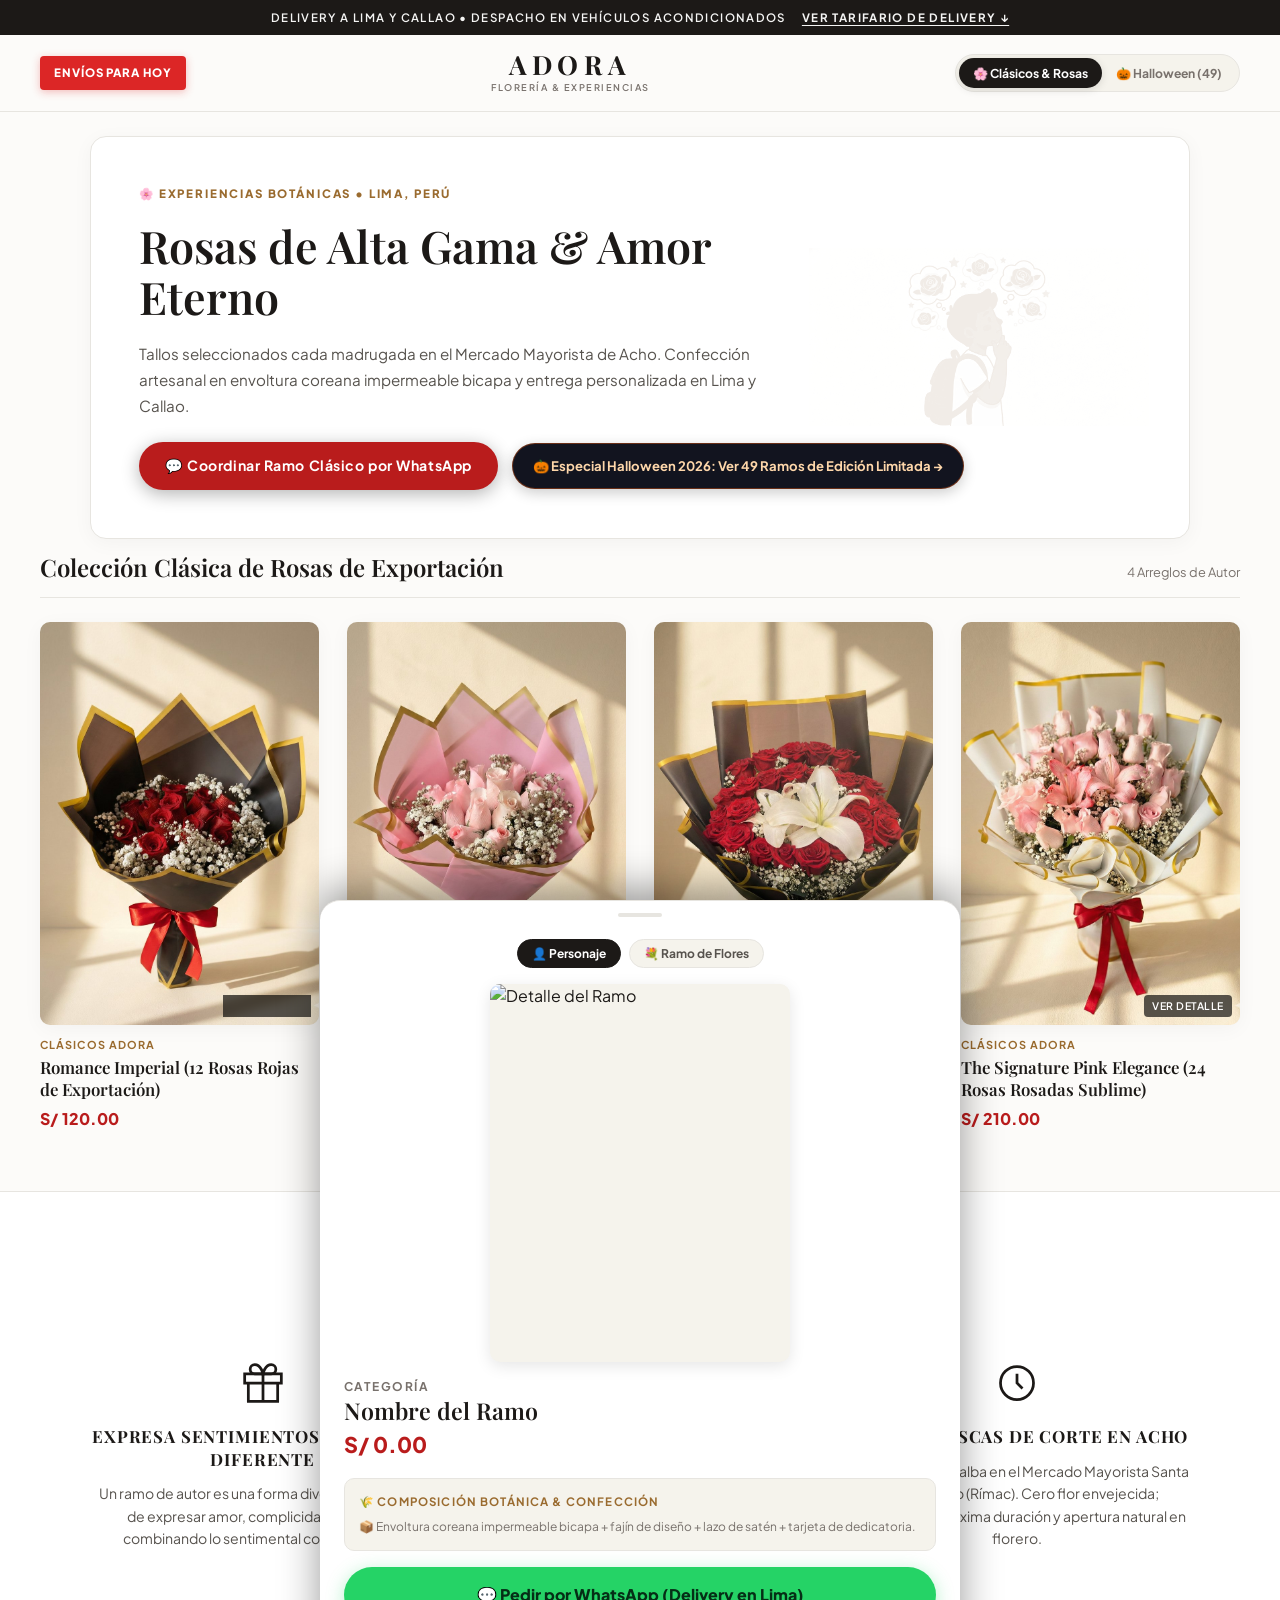
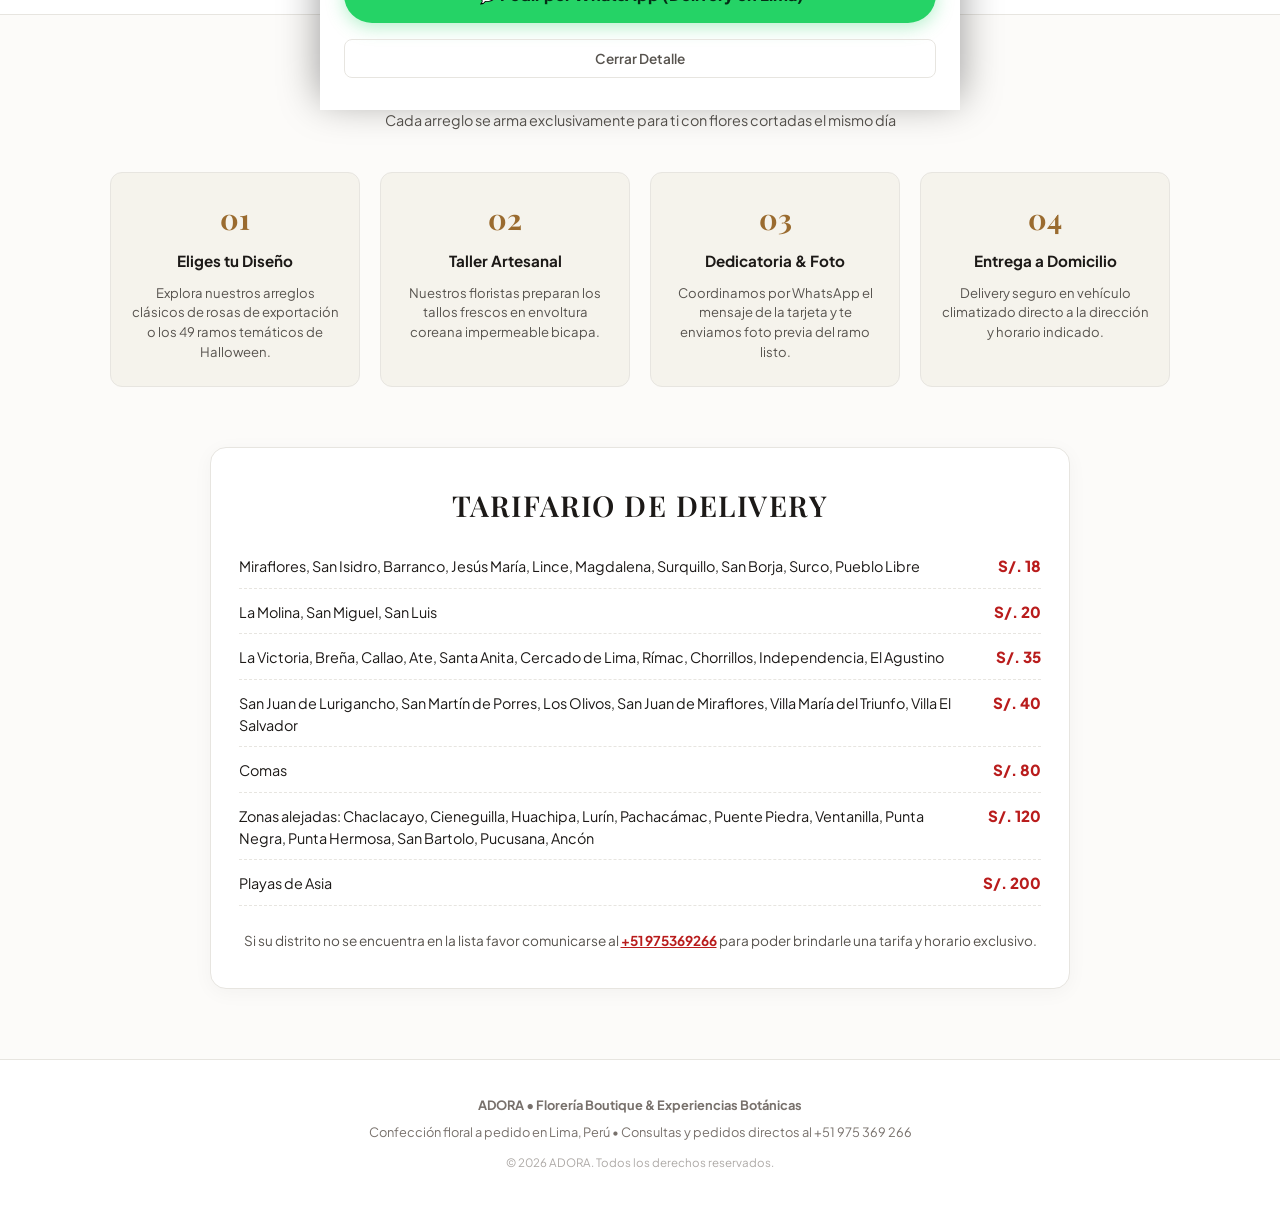
==== commit f9d9365d: "feat(editorial): rediseño de alta gama alineado a La Botanika, header fotografico full-bleed, adoro " ====
--- a/catalogo-editorial.html
+++ b/catalogo-editorial.html
@@ -4,68 +4,64 @@
   <meta charset="UTF-8">
   <meta name="viewport" content="width=device-width, initial-scale=1.0, maximum-scale=1.0, user-scalable=no">
   <title>ADORA | Florería Boutique & Experiencias Botánicas</title>
-  <meta name="description" content="Diseño floral de alta gama en Lima. Flores frescas de corte diario en Acho, envoltura coreana bicapa y entregas a domicilio personalizadas.">
-
-  <!-- Tipografía Editorial de Lujo (Playfair Display, Cormorant Garamond & Plus Jakarta Sans) -->
+  <meta name="description" content="Diseño floral de autor en Lima. Flores frescas de Acho, envoltura coreana bicapa y entregas personalizadas a domicilio.">
+
+  <!-- Tipografía Editorial de Lujo -->
   <link rel="preconnect" href="https://fonts.googleapis.com">
   <link rel="preconnect" href="https://fonts.gstatic.com" crossorigin>
   <link href="https://fonts.googleapis.com/css2?family=Cormorant+Garamond:ital,wght@0,400;0,600;0,700;1,400;1,600&family=Playfair+Display:ital,wght@0,500;0,600;0,700;1,400;1,600&family=Plus+Jakarta+Sans:wght@300;400;500;600;700&display=swap" rel="stylesheet">
 
   <style>
     /* =========================================================
-       SISTEMA DE DISEÑO ADORA — INSPIRADO EN LA BOTÁNIKA
+       SISTEMA DE DISEÑO ADORA — LUJO EDITORIAL & LA BOTÁNIKA
        ========================================================= */
     :root {
-      /* MODO CLÁSICO (LUMINOSO, MARFIL, ORO & AMOR) */
-      --bg: #faf9f6;
+      /* MODO CLÁSICO (DEFAULT: ALABASTRO, MARFIL, ORO VIEJO & ROSAS) */
+      --bg: #fcfbf9;
       --bg-surface: #ffffff;
       --bg-card: #ffffff;
-      --bg-alt: #f3f1eb;
-      --text: #18181b;
-      --text-dim: #52525b;
-      --text-muted: #71717a;
-      --border: #e4e2db;
-      --border-subtle: #eeece6;
-      --accent-main: #e11d48; /* Rubí Amor */
-      --accent-gold: #b45309;
-      --nav-bg: rgba(255, 255, 255, 0.95);
-      --nav-text: #18181b;
-      --hero-bg: #f5f3ec;
-      --card-shadow: 0 4px 20px rgba(0,0,0,0.04);
-      --card-hover-shadow: 0 12px 32px rgba(0,0,0,0.08);
-      --banner-bg: #18181b;
-      --banner-text: #f4f4f5;
-      --chip-bg: #edebe4;
-      --chip-text: #27272a;
-      --chip-active-bg: #18181b;
+      --bg-alt: #f5f3ec;
+      --text: #1c1917;
+      --text-dim: #57534e;
+      --text-muted: #78716c;
+      --border: #e7e5e0;
+      --border-subtle: #f0eee8;
+      --accent-main: #b91c1c; /* Carmín Floral */
+      --accent-gold: #9a6b2f;
+      --nav-bg: rgba(252, 251, 249, 0.95);
+      --card-shadow: 0 4px 20px rgba(0, 0, 0, 0.04);
+      --card-hover-shadow: 0 12px 32px rgba(0, 0, 0, 0.08);
+      --banner-bg: #1c1917;
+      --banner-text: #f5f5f4;
+      --chip-bg: #f0eee8;
+      --chip-text: #292524;
+      --chip-active-bg: #1c1917;
       --chip-active-text: #ffffff;
-      --font-serif: 'Playfair Display', Georgia, serif;
+      --font-serif: 'Playfair Display', 'Cormorant Garamond', Georgia, serif;
       --font-sans: 'Plus Jakarta Sans', -apple-system, BlinkMacSystemFont, "Segoe UI", Roboto, sans-serif;
     }
 
     /* MODO HALLOWEEN (NOCTURNO, OBSIDIANA, CALABAZA & MISTERIO) */
     body.theme-halloween {
       --bg: #090a0f;
-      --bg-surface: #12141f;
-      --bg-card: #151824;
-      --bg-alt: #1a1e2e;
+      --bg-surface: #11131c;
+      --bg-card: #141724;
+      --bg-alt: #181b2a;
       --text: #f8fafc;
       --text-dim: #94a3b8;
       --text-muted: #64748b;
       --border: rgba(255, 255, 255, 0.12);
       --border-subtle: rgba(255, 255, 255, 0.06);
-      --accent-main: #f97316; /* Naranja Calabaza */
-      --accent-gold: #f59e0b; /* Luz de Vela */
+      --accent-main: #ea580c; /* Calabaza Vibrante */
+      --accent-gold: #f59e0b;
       --nav-bg: rgba(9, 10, 15, 0.95);
-      --nav-text: #f8fafc;
-      --hero-bg: #0d0f18;
-      --card-shadow: 0 4px 24px rgba(0,0,0,0.4);
-      --card-hover-shadow: 0 12px 36px rgba(249, 115, 22, 0.18);
+      --card-shadow: 0 4px 24px rgba(0, 0, 0, 0.5);
+      --card-hover-shadow: 0 12px 36px rgba(234, 88, 12, 0.22);
       --banner-bg: #000000;
       --banner-text: #fed7aa;
-      --chip-bg: #1e2233;
+      --chip-bg: #1c2030;
       --chip-text: #cbd5e1;
-      --chip-active-bg: #f97316;
+      --chip-active-bg: #ea580c;
       --chip-active-text: #ffffff;
     }
 
@@ -86,7 +82,7 @@
       overflow-x: hidden;
     }
 
-    /* 1. TOP ANNOUNCEMENT BAR (ESTILO LA BOTÁNIKA) */
+    /* 1. TOP ANNOUNCEMENT BANNER */
     .top-banner {
       background: var(--banner-bg);
       color: var(--banner-text);
@@ -110,10 +106,10 @@
       font-weight: 700;
     }
 
-    /* 2. HEADER Y NAVBAR EDITORIAL */
+    /* 2. NAVBAR EDITORIAL (LA BOTÁNIKA) */
     .site-nav {
       background: var(--nav-bg);
-      backdrop-filter: blur(12px);
+      backdrop-filter: blur(14px);
       border-bottom: 1px solid var(--border);
       position: sticky;
       top: 0;
@@ -123,7 +119,7 @@
     .nav-container {
       max-width: 1240px;
       margin: 0 auto;
-      padding: 12px 20px;
+      padding: 14px 20px;
       display: flex;
       align-items: center;
       justify-content: space-between;
@@ -148,24 +144,36 @@
       box-shadow: 0 2px 8px rgba(220, 38, 38, 0.3);
     }
 
+    /* LOGOTIPO OFICIAL ADORA (TAMAÑO PROPORCIONAL Y NÍTIDO) */
     .nav-logo-wrap {
       display: flex;
       flex-direction: column;
       align-items: center;
       text-decoration: none;
       color: inherit;
-    }
-
-    .nav-logo-img {
-      height: 38px;
-      object-fit: contain;
-    }
-
-    body.theme-halloween .nav-logo-img {
-      filter: brightness(0) invert(1);
-    }
-
-    /* SELECTOR DE COLECCIONES (CLÁSICOS VS HALLOWEEN) */
+      padding: 2px 0;
+    }
+
+    .nav-logo-wordmark {
+      font-family: var(--font-serif);
+      font-size: 1.65rem;
+      font-weight: 700;
+      letter-spacing: 0.22em;
+      line-height: 1;
+      text-transform: uppercase;
+      color: var(--text);
+    }
+
+    .nav-logo-sub {
+      font-size: 0.58rem;
+      letter-spacing: 0.16em;
+      text-transform: uppercase;
+      color: var(--text-muted);
+      margin-top: 3px;
+      font-weight: 600;
+    }
+
+    /* TOGGLE DE MUNDOS EN NAVBAR */
     .mode-switch-bar {
       display: inline-flex;
       background: var(--bg-alt);
@@ -180,13 +188,14 @@
       color: var(--text-muted);
       font-size: 0.76rem;
       font-weight: 700;
-      padding: 7px 15px;
+      padding: 7px 14px;
       border-radius: 9999px;
       cursor: pointer;
       display: flex;
       align-items: center;
       gap: 6px;
       transition: all 0.25s ease;
+      white-space: nowrap;
     }
 
     .mode-btn.active {
@@ -195,37 +204,36 @@
       box-shadow: 0 2px 8px rgba(0,0,0,0.12);
     }
 
-    /* 3. HEROES DINÁMICOS CON FOTOGRAFÍAS REALES */
+    /* 3. HEROES VISUALES */
     .hero-container {
       max-width: 1240px;
-      margin: 20px auto 0 auto;
+      margin: 16px auto 0 auto;
       padding: 0 20px;
     }
 
-    /* HERO MODO CLÁSICO (ADORO & HISTORIA DE AMOR) */
+    /* HERO CLÁSICO: ROSAS DE AUTOR CON ADORO COMO AGUA DE FONDO */
     .hero-classic {
-      background: var(--hero-bg);
+      background-color: var(--bg-surface);
+      background-image: url('./images/brand/adoro_watermark.png');
+      background-repeat: no-repeat;
+      background-position: right 40px center;
+      background-size: 340px;
       border: 1px solid var(--border);
       border-radius: 16px;
-      padding: 36px 28px;
-      display: grid;
-      grid-template-columns: 1fr;
-      gap: 28px;
-      align-items: center;
+      padding: 40px 32px;
+      display: flex;
+      flex-direction: column;
+      gap: 18px;
+      position: relative;
+      box-shadow: var(--card-shadow);
     }
 
     @media (min-width: 860px) {
       .hero-classic {
-        grid-template-columns: 1.1fr 1fr;
-        padding: 48px 44px;
-        gap: 48px;
+        padding: 48px 48px;
+        max-width: 1100px;
+        margin: 24px auto 0 auto;
       }
-    }
-
-    .hero-classic-content {
-      display: flex;
-      flex-direction: column;
-      gap: 16px;
     }
 
     .hero-badge {
@@ -234,109 +242,110 @@
       gap: 6px;
       font-size: 0.72rem;
       font-weight: 800;
-      letter-spacing: 0.15em;
+      letter-spacing: 0.16em;
       text-transform: uppercase;
-      color: var(--accent-main);
+      color: var(--accent-gold);
     }
 
     .hero-classic-title {
       font-family: var(--font-serif);
-      font-size: clamp(2rem, 3.8vw, 2.8rem);
+      font-size: clamp(2rem, 3.6vw, 2.8rem);
       font-weight: 600;
       line-height: 1.15;
       color: var(--text);
+      max-width: 680px;
     }
 
     .hero-classic-desc {
       color: var(--text-dim);
       font-size: 0.95rem;
       line-height: 1.7;
-    }
-
-    .hero-classic-media {
-      display: grid;
-      grid-template-columns: 1.2fr 1fr;
+      max-width: 620px;
+    }
+
+    .hero-actions-row {
+      display: flex;
       gap: 14px;
+      flex-wrap: wrap;
       align-items: center;
-    }
-
-    .hero-img-box {
-      border-radius: 12px;
-      overflow: hidden;
-      box-shadow: 0 8px 24px rgba(0,0,0,0.08);
-      aspect-ratio: 4/5;
-      background: var(--bg-surface);
-    }
-
-    .hero-img-box img {
-      width: 100%;
-      height: 100%;
-      object-fit: cover;
-      display: block;
-    }
-
-    /* HERO MODO HALLOWEEN CON MOSAICO VISUAL */
+      margin-top: 6px;
+    }
+
+    /* BANNER DESTACADO PARA NAVEGAR A HALLOWEEN (DESDE CLÁSICOS) */
+    .banner-goto-halloween {
+      background: #12141f;
+      border: 1px solid rgba(234, 88, 12, 0.4);
+      color: #fed7aa;
+      padding: 12px 20px;
+      border-radius: 9999px;
+      text-decoration: none;
+      font-size: 0.82rem;
+      font-weight: 700;
+      display: inline-flex;
+      align-items: center;
+      gap: 8px;
+      transition: transform 0.2s ease, border-color 0.2s ease;
+      box-shadow: 0 4px 14px rgba(0,0,0,0.2);
+    }
+
+    .banner-goto-halloween:hover {
+      transform: translateY(-2px);
+      border-color: #ea580c;
+    }
+
+    /* HERO HALLOWEEN: BANNER FOTOGRÁFICO FULL-BLEED LIMPIO */
     .hero-halloween {
-      background: linear-gradient(135deg, #12141f 0%, #0d0f18 100%);
-      border: 1px solid rgba(249, 115, 22, 0.25);
+      background-image: url('./images/brand/hero_halloween_banner.jpg');
+      background-size: cover;
+      background-position: center right;
       border-radius: 16px;
-      padding: 32px 24px;
+      min-height: 380px;
+      padding: 44px 32px;
       display: flex;
       flex-direction: column;
-      align-items: center;
-      text-align: center;
+      justify-content: center;
+      border: 1px solid rgba(255, 255, 255, 0.1);
       position: relative;
-      overflow: hidden;
-      gap: 20px;
-    }
-
-    .halloween-banner-images {
-      display: flex;
-      gap: 12px;
-      justify-content: center;
-      flex-wrap: wrap;
+      box-shadow: 0 8px 32px rgba(0,0,0,0.6);
+    }
+
+    @media (max-width: 768px) {
+      .hero-halloween {
+        min-height: 320px;
+        padding: 32px 20px;
+      }
+    }
+
+    .halloween-eyebrow {
+      font-size: 0.72rem;
+      letter-spacing: 0.18em;
+      text-transform: uppercase;
+      font-weight: 800;
+      color: #ea580c;
       margin-bottom: 8px;
-    }
-
-    .halloween-preview-thumb {
-      width: 72px;
-      height: 72px;
-      border-radius: 50%;
-      overflow: hidden;
-      border: 2px solid var(--accent-main);
-      box-shadow: 0 0 16px rgba(249, 115, 22, 0.35);
-    }
-
-    @media (min-width: 600px) {
-      .halloween-preview-thumb {
-        width: 88px;
-        height: 88px;
-      }
-    }
-
-    .halloween-preview-thumb img {
-      width: 100%;
-      height: 100%;
-      object-fit: cover;
     }
 
     .halloween-title {
       font-family: var(--font-serif);
-      font-size: clamp(2rem, 4.2vw, 3rem);
+      font-size: clamp(2.1rem, 4.4vw, 3.2rem);
       font-weight: 700;
-      color: #fff;
-      letter-spacing: 0.04em;
-      line-height: 1.15;
+      color: #ffffff;
+      line-height: 1.1;
+      margin-bottom: 12px;
+      max-width: 580px;
+      text-shadow: 0 2px 10px rgba(0,0,0,0.5);
     }
 
     .halloween-subtitle {
-      color: #fed7aa;
-      font-size: 0.98rem;
-      max-width: 640px;
+      color: #e2e8f0;
+      font-size: 0.95rem;
       line-height: 1.6;
-    }
-
-    /* EL ÚNICO BOTÓN PRINCIPAL DE LA VISTA INICIAL */
+      max-width: 520px;
+      margin-bottom: 22px;
+      text-shadow: 0 1px 6px rgba(0,0,0,0.6);
+    }
+
+    /* EL ÚNICO BOTÓN PRINCIPAL DE CONSULTA */
     .hero-single-cta {
       background: var(--accent-main);
       color: #ffffff !important;
@@ -349,20 +358,20 @@
       display: inline-flex;
       align-items: center;
       gap: 10px;
-      box-shadow: 0 4px 16px rgba(0,0,0,0.25);
+      box-shadow: 0 4px 18px rgba(0,0,0,0.3);
       transition: transform 0.2s ease, box-shadow 0.2s ease;
-      margin-top: 4px;
+      align-self: flex-start;
     }
 
     .hero-single-cta:hover {
       transform: translateY(-2px);
-      box-shadow: 0 8px 24px rgba(0,0,0,0.3);
-    }
-
-    /* 4. CHIPS DE CATEGORÍAS (SIN DROPDOWN INVISIBLE NI FALLOS DE CONTRASTE) */
+      box-shadow: 0 8px 24px rgba(0,0,0,0.4);
+    }
+
+    /* 4. BARRA DE CATEGORÍAS (SCROLL 100% INVISIBLE SIN BARRAS GRISES) */
     .filter-bar-container {
       max-width: 1240px;
-      margin: 32px auto 16px auto;
+      margin: 28px auto 14px auto;
       padding: 0 20px;
     }
 
@@ -370,18 +379,17 @@
       display: flex;
       gap: 8px;
       overflow-x: auto;
-      padding-bottom: 8px;
-      scrollbar-width: thin;
+      padding: 4px 0 8px 0;
+      scrollbar-width: none; /* Firefox */
+      -ms-overflow-style: none; /* IE/Edge */
       -webkit-overflow-scrolling: touch;
     }
 
+    /* Oculta scrollbar nativo en Chrome / Safari */
     .filter-chips-scroll::-webkit-scrollbar {
-      height: 4px;
-    }
-
-    .filter-chips-scroll::-webkit-scrollbar-thumb {
-      background: var(--border);
-      border-radius: 4px;
+      display: none !important;
+      width: 0 !important;
+      height: 0 !important;
     }
 
     .cat-chip {
@@ -417,13 +425,7 @@
       opacity: 0.8;
     }
 
-    /* Respaldo explícito para cualquier elemento <select> */
-    select, option {
-      background-color: #1a1e2e !important;
-      color: #ffffff !important;
-    }
-
-    /* 5. GRILLA DE PRODUCTOS EDITORIAL (2 FOTOS POR FILA EN MÓVIL) */
+    /* 5. GRILLA DE PRODUCTOS EDITORIAL (2 EN MÓVIL, 3 EN TABLET, 4 EN PC) */
     .catalog-section {
       max-width: 1240px;
       margin: 10px auto 60px auto;
@@ -453,11 +455,10 @@
       color: var(--text-muted);
     }
 
-    /* GRILLA RESPONSIVA: 2 EN MÓVIL, 3 EN TABLET, 4 EN DESKTOP */
     .products-grid {
       display: grid;
       grid-template-columns: repeat(2, 1fr);
-      gap: 24px 14px;
+      gap: 22px 14px;
     }
 
     @media (min-width: 768px) {
@@ -483,11 +484,10 @@
       background: transparent;
     }
 
-    /* CONTENEDOR FOTOGRÁFICO CON HOVER AUTOMÁTICO */
     .card-media-wrap {
       position: relative;
       width: 100%;
-      aspect-ratio: 9/14;
+      aspect-ratio: 9/13;
       border-radius: 10px;
       overflow: hidden;
       background: var(--bg-alt);
@@ -516,7 +516,7 @@
       z-index: 2;
     }
 
-    /* Al acercar el cursor (desktop) se muestra automáticamente el ramo */
+    /* Hover automático en desktop: revela el ramo */
     @media (hover: hover) {
       .product-card:hover .card-img-primary {
         transform: scale(1.04);
@@ -527,7 +527,6 @@
       }
     }
 
-    /* En móvil: botón táctil sutil para alternar vista */
     .touch-view-pill {
       position: absolute;
       bottom: 8px;
@@ -545,7 +544,6 @@
       pointer-events: none;
     }
 
-    /* TEXTOS DE LA TARJETA (SIN SKU) */
     .card-meta {
       display: flex;
       flex-direction: column;
@@ -646,7 +644,7 @@
       line-height: 1.6;
     }
 
-    /* 7. NUESTRO PROCESO A PEDIDO (4 PASOS) */
+    /* 7. NUESTRO PROCESO ARTESANAL */
     .process-section {
       max-width: 1100px;
       margin: 40px auto 60px auto;
@@ -709,7 +707,7 @@
       line-height: 1.5;
     }
 
-    /* 8. TARIFARIO DE DELIVERY (RÉPLICA EXACTA DE LA BOTÁNIKA) */
+    /* 8. TARIFARIO DE DELIVERY */
     .delivery-section {
       max-width: 900px;
       margin: 0 auto 70px auto;
@@ -778,7 +776,7 @@
       text-decoration: underline;
     }
 
-    /* 9. BOTTOM SHEET DE DETALLE (DONDE ESTÁ EL BOTÓN DE COMPRA) */
+    /* 9. BOTTOM SHEET DE DETALLE (ÚNICO BOTÓN DE COMPRA) */
     .sheet-overlay {
       position: fixed;
       inset: 0;
@@ -840,7 +838,6 @@
       gap: 16px;
     }
 
-    /* Switch de imágenes en el detalle */
     .sheet-media-tabs {
       display: flex;
       gap: 8px;
@@ -914,7 +911,6 @@
       margin-bottom: 4px;
     }
 
-    /* ÚNICO BOTÓN DE COMPRA EN EL DETALLE */
     .btn-sheet-wa {
       background: #25d366;
       color: #052e16 !important;
@@ -962,7 +958,7 @@
     }
   </style>
 </head>
-<body class="theme-halloween">
+<body>
 
   <!-- 1. TOP ANNOUNCEMENT BANNER -->
   <aside class="top-banner">
@@ -977,16 +973,18 @@
         ENVÍOS PARA HOY
       </a>
 
+      <!-- LOGOTIPO PROPORCIONAL Y NÍTIDO -->
       <a href="#" class="nav-logo-wrap" onclick="toggleMode('classics', event)">
-        <img src="./images/brand/logo_adora_nav.png" alt="ADORA" class="nav-logo-img" onerror="this.src='./images/brand/logo_adora.png'" />
+        <span class="nav-logo-wordmark">ADORA</span>
+        <span class="nav-logo-sub">FLORERÍA & EXPERIENCIAS</span>
       </a>
 
       <!-- SWITCHER DINÁMICO DE MUNDOS: CLÁSICOS 🌸 ⇄ HALLOWEEN 🎃 -->
       <div class="mode-switch-bar">
-        <button type="button" class="mode-btn" id="btnModeClassics" onclick="toggleMode('classics', event)">
-          🌸 Clásicos & Adoro
+        <button type="button" class="mode-btn active" id="btnModeClassics" onclick="toggleMode('classics', event)">
+          🌸 Clásicos & Rosas
         </button>
-        <button type="button" class="mode-btn active" id="btnModeHalloween" onclick="toggleMode('halloween', event)">
+        <button type="button" class="mode-btn" id="btnModeHalloween" onclick="toggleMode('halloween', event)">
           🎃 Halloween (49)
         </button>
       </div>
@@ -996,27 +994,32 @@
   <!-- 3. HEROES VISUALES -->
   <div class="hero-container">
 
-    <!-- HERO HALLOWEEN (CON FOTOS REALES Y ALTO IMPACTO) -->
-    <header class="hero-halloween" id="heroHalloween">
-      <div class="halloween-banner-images">
-        <div class="halloween-preview-thumb">
-          <img src="./images/contexto/SLIDE2_POP-06_Merlina_Monocromo_Nevermore.jpg" alt="Merlina" />
-        </div>
-        <div class="halloween-preview-thumb">
-          <img src="./images/contexto/SLIDE2_HP-01_Gryffindor_El_Rugido_Escarlata.jpg" alt="Gryffindor" />
-        </div>
-        <div class="halloween-preview-thumb">
-          <img src="./images/contexto/SLIDE2_HW-01_Spooky_Chic_Pack_1.jpg" alt="Spooky Chic" />
-        </div>
-        <div class="halloween-preview-thumb">
-          <img src="./images/contexto/SLIDE2_ANM-07_Demon_Slayer_Rengoku_Flama_Eterna.jpg" alt="Rengoku" />
-        </div>
+    <!-- HERO CLÁSICO (DEFAULT SEGÚN RESPUESTA DE CARLOS: ROSAS DE AUTOR CON ADORO EN AGUA DE FONDO) -->
+    <header class="hero-classic" id="heroClassic">
+      <div class="hero-badge">🌸 EXPERIENCIAS BOTÁNICAS • LIMA, PERÚ</div>
+      <h1 class="hero-classic-title">Rosas de Alta Gama & Amor Eterno</h1>
+      <p class="hero-classic-desc">
+        Tallos seleccionados cada madrugada en el Mercado Mayorista de Acho. Confección artesanal en envoltura coreana impermeable bicapa y entrega personalizada en Lima y Callao.
+      </p>
+
+      <div class="hero-actions-row">
+        <a href="https://wa.me/51975369266?text=%C2%A1Hola%20Carlos!%20%F0%9F%8C%B8%20Deseo%20coordinar%20un%20ramo%20cl%C3%A1sico%20de%20rosas%20de%20alta%20gama." target="_blank" class="hero-single-cta">
+          💬 Coordinar Ramo Clásico por WhatsApp
+        </a>
+
+        <!-- ACCESO DIRECTO DESTACADO A HALLOWEEN -->
+        <a href="#halloween" class="banner-goto-halloween" onclick="toggleMode('halloween', event)">
+          🎃 Especial Halloween 2026: Ver 49 Ramos de Edición Limitada &rarr;
+        </a>
       </div>
-
-      <div class="hero-badge">🎃 EDICIÓN ESPECIAL LIMITADA 2026</div>
-      <h1 class="halloween-title">Catálogo Halloween de Autor</h1>
+    </header>
+
+    <!-- HERO HALLOWEEN (FOTOGRAFÍA FULL-BLEED LIMPIA SIN AVATARES ARTIFICIALES) -->
+    <header class="hero-halloween" id="heroHalloween" style="display: none;">
+      <div class="halloween-eyebrow">🎃 EDICIÓN ESPECIAL LIMITADA 2026</div>
+      <h1 class="halloween-title">Colección Halloween</h1>
       <p class="halloween-subtitle">
-        49 Composiciones florales únicas inspiradas en tus personajes favoritos. Flores frescas de corte diario confeccionadas artesanalmente a pedido.
+        49 Ramos de autor inspirados en tus personajes favoritos y el misterio botánico. Flores frescas de corte diario armadas a pedido.
       </p>
 
       <a href="https://wa.me/51975369266?text=%C2%A1Hola%20Carlos!%20%F0%9F%8E%83%20Quiero%20coordinar%20un%20ramo%20de%20la%20colecci%C3%B3n%20Halloween%202026." target="_blank" class="hero-single-cta">
@@ -1024,34 +1027,10 @@
       </a>
     </header>
 
-    <!-- HERO CLÁSICO (LA HISTORIA DE AMOR DE ADORO Y LAS FLORES) -->
-    <header class="hero-classic" id="heroClassic" style="display: none;">
-      <div class="hero-classic-content">
-        <div class="hero-badge">🌸 EL ALMA DE ADORA</div>
-        <h1 class="hero-classic-title">Adoro y el Lenguaje Eterno de las Flores</h1>
-        <p class="hero-classic-desc">
-          En ADORA creemos que el amor no se expresa con palabras comunes. Inspirados en <strong>Adoro</strong>, el duende guardián de nuestro taller botánico y en su eterna historia de amor, seleccionamos cada tallo al amanecer en Acho para crear arreglos puros, frescos e inolvidables.
-        </p>
-        <div>
-          <a href="https://wa.me/51975369266?text=%C2%A1Hola%20Carlos!%20%F0%9F%8C%B8%20Deseo%20coordinar%20un%20ramo%20cl%C3%A1sico%20de%20rosas%20de%20alta%20gama." target="_blank" class="hero-single-cta">
-            💬 Coordinar Ramo Clásico por WhatsApp
-          </a>
-        </div>
-      </div>
-      <div class="hero-classic-media">
-        <div class="hero-img-box">
-          <img src="./images/brand/pareja_adoro.jpg" alt="Historia de amor de Adoro" />
-        </div>
-        <div class="hero-img-box">
-          <img src="./images/brand/original_adoro.jpg" alt="Adoro Guardián Botánico" />
-        </div>
-      </div>
-    </header>
-
   </div>
 
-  <!-- 4. BARRA DE FILTROS EN CHIPS HORIZONTALES (CERO PROBLEMAS DE CONTRASTE) -->
-  <div class="filter-bar-container" id="filterBarWrap">
+  <!-- 4. BARRA DE FILTROS EN CHIPS HORIZONTALES (SCROLL 100% INVISIBLE) -->
+  <div class="filter-bar-container" id="filterBarWrap" style="display: none;">
     <div class="filter-chips-scroll" id="chipsScroll">
       <button type="button" class="cat-chip active" data-cat="all" onclick="filterCategory('all')">
         ✨ Todos <span class="cat-chip-count">(49)</span>
@@ -1083,8 +1062,8 @@
   <!-- 5. GRILLA DE PRODUCTOS EDITORIAL -->
   <section class="catalog-section">
     <div class="catalog-header-bar">
-      <h2 class="catalog-header-title" id="gridTitle">Colección Halloween 2026</h2>
-      <span class="catalog-header-count" id="gridCount">Mostrando 49 ramos</span>
+      <h2 class="catalog-header-title" id="gridTitle">Colección Clásica de Rosas de Exportación</h2>
+      <span class="catalog-header-count" id="gridCount">4 Arreglos de Autor</span>
     </div>
 
     <main class="products-grid" id="productsGrid">
@@ -1092,9 +1071,9 @@
     </main>
   </section>
 
-  <!-- 6. SECCIÓN EDITORIAL: FLORES EN HALLOWEEN & OCASIONES (RÉPLICA LA BOTÁNIKA) -->
+  <!-- 6. SECCIÓN EDITORIAL: FLORES EN OCASIONES & HALLOWEEN (LA BOTÁNIKA) -->
   <section class="editorial-value-section">
-    <h2 class="value-headline" id="valueHeadline">Flores en Halloween & Ocasiones Especiales</h2>
+    <h2 class="value-headline" id="valueHeadline">Flores en Ocasiones Especiales</h2>
 
     <div class="pillars-grid">
       <!-- Pilar 1 -->
@@ -1108,7 +1087,7 @@
         </svg>
         <h3 class="pillar-title">Expresa Sentimientos de Manera Diferente</h3>
         <p class="pillar-desc">
-          Un ramo temático de autor es una forma divertida y especial de expresar amor, complicidad o aprecio, combinando lo sentimental con lo estético.
+          Un ramo de autor es una forma divertida y especial de expresar amor, complicidad o aprecio, combinando lo sentimental con lo estético.
         </p>
       </div>
 
@@ -1148,7 +1127,7 @@
       <div class="step-card">
         <div class="step-number">01</div>
         <div class="step-head">Eliges tu Diseño</div>
-        <div class="step-text">Explora nuestros 49 ramos de Halloween o nuestra colección clásica inspirada en Adoro.</div>
+        <div class="step-text">Explora nuestros arreglos clásicos de rosas de exportación o los 49 ramos temáticos de Halloween.</div>
       </div>
       <div class="step-card">
         <div class="step-number">02</div>
@@ -1271,11 +1250,10 @@
     "name": "Romance Imperial (12 Rosas Rojas de Exportación)",
     "collection": "Colección Clásica",
     "categoryTag": "Clásicos ADORA",
-    "recipe": "12 Rosas rojas terciopelo de corte mayorista de Acho + Eucalipto cinerea fresco + Ruscus italiano + Envoltura coreana grafito bicapa y lazo de satén carmesí.",
+    "recipe": "12 Rosas rojas terciopelo seleccionadas de corte mayorista de Acho + Eucalipto cinerea fresco + Ruscus italiano + Envoltura coreana grafito impermeable y lazo de satén carmesí.",
     "persona": "Aniversarios, declaraciones de amor verdadero y romance apasionado.",
     "pvp": "120.00",
-    "hasCharacter": true,
-    "characterImg": "./images/brand/perfil_adoro.jpg",
+    "hasCharacter": false,
     "imageLocal": "./images/brand/ramo_12_rosas_rojas.jpg",
     "imageOnline": "./images/brand/ramo_12_rosas_rojas.jpg"
   },
@@ -1287,8 +1265,7 @@
     "recipe": "12 Rosas rosadas baby pink de exportación + Gypsophila blanca nupcial + Eucalipto cinerea aromático + Envoltura coreana marfil y lazo rosa pastel.",
     "persona": "Cumpleaños, detalles románticos de agradecimiento, ternura y delicadeza.",
     "pvp": "120.00",
-    "hasCharacter": true,
-    "characterImg": "./images/brand/original_adoro.jpg",
+    "hasCharacter": false,
     "imageLocal": "./images/brand/ramo_12_rosas_rosadas.jpg",
     "imageOnline": "./images/brand/ramo_12_rosas_rosadas.jpg"
   },
@@ -1300,8 +1277,7 @@
     "recipe": "24 Rosas rojas terciopelo seleccionadas una a una en Acho + Abanico de eucalipto baby blue + Doble papel coreano impermeable grafito y lazo de seda rojo gala.",
     "persona": "Pedidas de mano, fechas inolvidables y máxima expresión de amor y lujo.",
     "pvp": "210.00",
-    "hasCharacter": true,
-    "characterImg": "./images/brand/pareja_adoro.jpg",
+    "hasCharacter": false,
     "imageLocal": "./images/brand/ramo_24_rosas_rojas.jpg",
     "imageOnline": "./images/brand/ramo_24_rosas_rojas.jpg"
   },
@@ -1313,8 +1289,7 @@
     "recipe": "24 Rosas rosadas premium en suave degradé + Alstroemerias blancas de exportación + Ruscus de floristería y lazo de satén marfil.",
     "persona": "Graduaciones, aniversarios de plata, amor puro y alta sofisticación floral.",
     "pvp": "210.00",
-    "hasCharacter": true,
-    "characterImg": "./images/brand/adoro_1.jpg",
+    "hasCharacter": false,
     "imageLocal": "./images/brand/ramo_24_rosas_rosadas.jpg",
     "imageOnline": "./images/brand/ramo_24_rosas_rosadas.jpg"
   }
@@ -2351,17 +2326,16 @@
   }
 ];
 
-    let currentMode = 'halloween'; // 'halloween' o 'classics'
+    let currentMode = 'classics'; // Default según indicación de Carlos
     let currentFilter = 'all';
     let currentActiveItem = null;
 
-    // Inicialización al cargar la página
     document.addEventListener('DOMContentLoaded', () => {
-      // Permitir modo desde URL hash si existe (#clasicos)
-      if (window.location.hash === '#clasicos') {
+      // Si la URL contiene hash #halloween, abrir directamente Halloween
+      if (window.location.hash === '#halloween') {
+        toggleMode('halloween');
+      } else {
         toggleMode('classics');
-      } else {
-        toggleMode('halloween');
       }
     });
 
@@ -2384,7 +2358,7 @@
         btnClassics.classList.add('active');
         btnHalloween.classList.remove('active');
 
-        heroClassic.style.display = 'grid';
+        heroClassic.style.display = 'flex';
         heroHalloween.style.display = 'none';
         filterBarWrap.style.display = 'none';
 
@@ -2411,7 +2385,6 @@
 
     function filterCategory(cat) {
       currentFilter = cat;
-      // Actualizar chips visuales
       document.querySelectorAll('.cat-chip').forEach(btn => {
         if (btn.getAttribute('data-cat') === cat) {
           btn.classList.add('active');
@@ -2445,7 +2418,7 @@
           <div class="card-media-wrap">
             <img class="card-img-primary" src="${primaryImg}" alt="${item.name}" loading="lazy" />
             <img class="card-img-secondary" src="${secondaryImg}" alt="${item.name} Ramo" loading="lazy" />
-            <span class="touch-view-pill">Tocar p/ Detalle</span>
+            <span class="touch-view-pill">Ver Detalle</span>
           </div>
           <div class="card-meta">
             <span class="card-category">${item.categoryTag || item.collection}</span>
@@ -2473,17 +2446,14 @@
       detailPrice.textContent = `S/ ${parseFloat(item.pvp).toFixed(2)}`;
       detailRecipe.textContent = item.recipe || 'Flores frescas de corte de Acho en envoltura coreana impermeable bicapa.';
 
-      // Resetear a imagen de personaje o ramo
       switchDetailMedia('character');
 
-      // Si no tiene personaje separado, ocultar tabs de media
       if (!item.characterImg || item.characterImg === item.imageLocal) {
         mediaTabs.style.display = 'none';
       } else {
         mediaTabs.style.display = 'flex';
       }
 
-      // Configurar mensaje directo a Carlos al 51975369266
       const waMsg = encodeURIComponent(`¡Hola Carlos! 🌸 Me encantó este ramo de ADORA:
 
 ✨ *${item.name}*
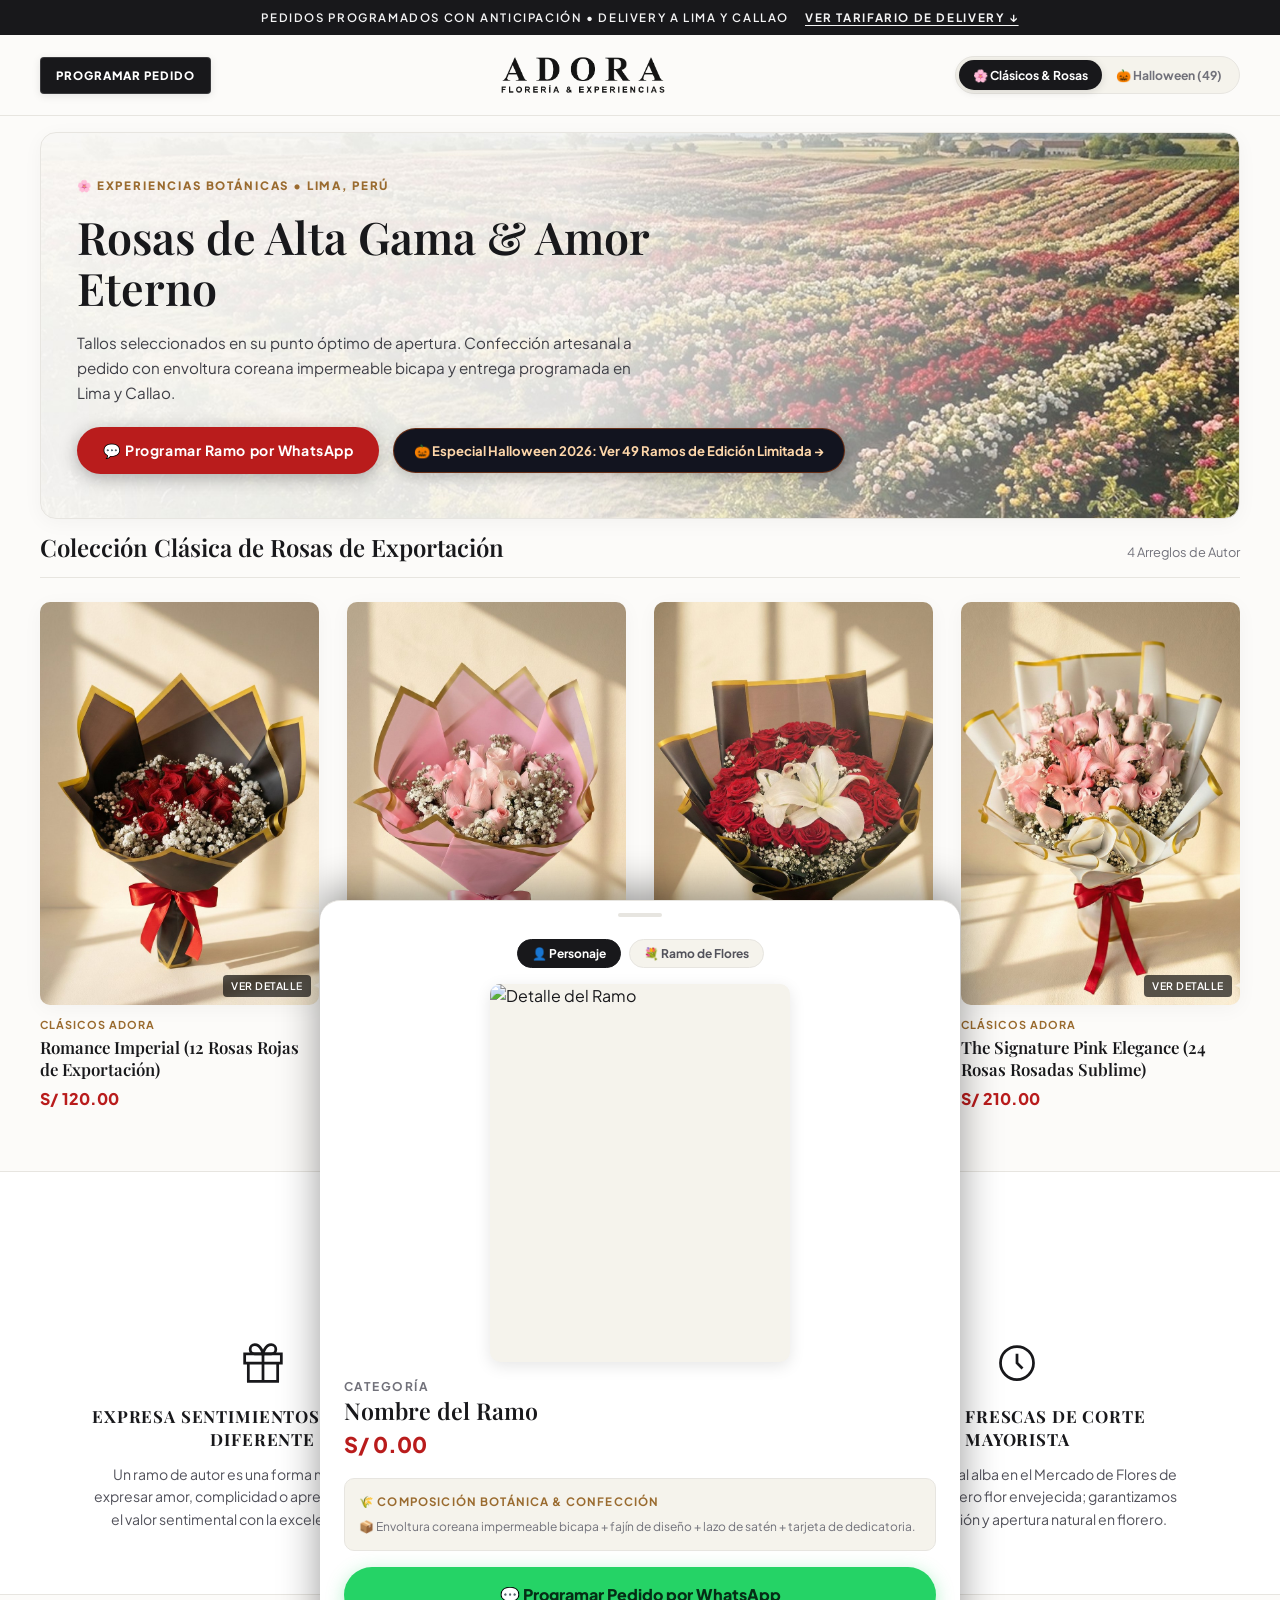
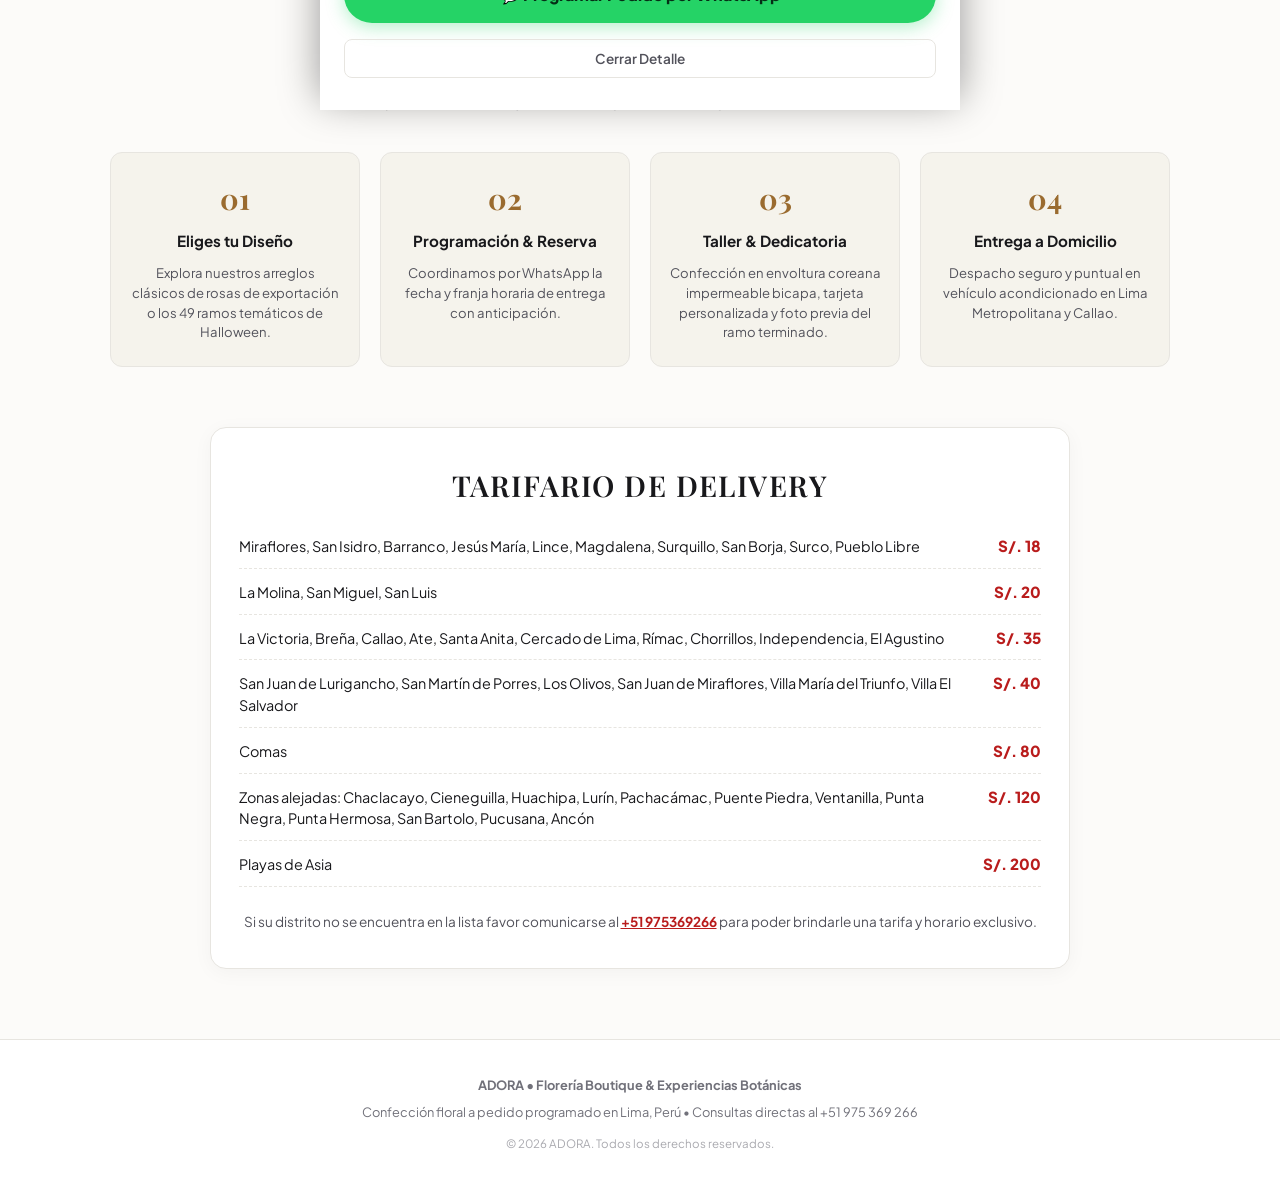
==== commit e3fbba05: "feat(editorial): integrar boton PROGRAMAR PEDIDO, logo negro ampliado, portada de campos de rosas de" ====
--- a/catalogo-editorial.html
+++ b/catalogo-editorial.html
@@ -4,7 +4,7 @@
   <meta charset="UTF-8">
   <meta name="viewport" content="width=device-width, initial-scale=1.0, maximum-scale=1.0, user-scalable=no">
   <title>ADORA | Florería Boutique & Experiencias Botánicas</title>
-  <meta name="description" content="Diseño floral de autor en Lima. Flores frescas de Acho, envoltura coreana bicapa y entregas personalizadas a domicilio.">
+  <meta name="description" content="Diseño floral de autor en Lima. Rosas de exportación, ramos a pedido programados y confección artesanal en envoltura coreana.">
 
   <!-- Tipografía Editorial de Lujo -->
   <link rel="preconnect" href="https://fonts.googleapis.com">
@@ -13,17 +13,17 @@
 
   <style>
     /* =========================================================
-       SISTEMA DE DISEÑO ADORA — LUJO EDITORIAL & LA BOTÁNIKA
+       SISTEMA DE DISEÑO ADORA — LUJO EDITORIAL & ALTA GAMA
        ========================================================= */
     :root {
-      /* MODO CLÁSICO (DEFAULT: ALABASTRO, MARFIL, ORO VIEJO & ROSAS) */
+      /* MODO CLÁSICO (ALABASTRO, MARFIL, ROSAS & TINTA NEGRA) */
       --bg: #fcfbf9;
       --bg-surface: #ffffff;
       --bg-card: #ffffff;
       --bg-alt: #f5f3ec;
-      --text: #1c1917;
-      --text-dim: #57534e;
-      --text-muted: #78716c;
+      --text: #18181b;
+      --text-dim: #52525b;
+      --text-muted: #71717a;
       --border: #e7e5e0;
       --border-subtle: #f0eee8;
       --accent-main: #b91c1c; /* Carmín Floral */
@@ -31,11 +31,11 @@
       --nav-bg: rgba(252, 251, 249, 0.95);
       --card-shadow: 0 4px 20px rgba(0, 0, 0, 0.04);
       --card-hover-shadow: 0 12px 32px rgba(0, 0, 0, 0.08);
-      --banner-bg: #1c1917;
-      --banner-text: #f5f5f4;
+      --banner-bg: #18181b;
+      --banner-text: #f4f4f5;
       --chip-bg: #f0eee8;
-      --chip-text: #292524;
-      --chip-active-bg: #1c1917;
+      --chip-text: #27272a;
+      --chip-active-bg: #18181b;
       --chip-active-text: #ffffff;
       --font-serif: 'Playfair Display', 'Cormorant Garamond', Georgia, serif;
       --font-sans: 'Plus Jakarta Sans', -apple-system, BlinkMacSystemFont, "Segoe UI", Roboto, sans-serif;
@@ -87,7 +87,7 @@
       background: var(--banner-bg);
       color: var(--banner-text);
       font-size: 0.72rem;
-      letter-spacing: 0.12em;
+      letter-spacing: 0.14em;
       text-transform: uppercase;
       padding: 9px 16px;
       text-align: center;
@@ -106,7 +106,7 @@
       font-weight: 700;
     }
 
-    /* 2. NAVBAR EDITORIAL (LA BOTÁNIKA) */
+    /* 2. NAVBAR EDITORIAL */
     .site-nav {
       background: var(--nav-bg);
       backdrop-filter: blur(14px);
@@ -119,58 +119,64 @@
     .nav-container {
       max-width: 1240px;
       margin: 0 auto;
-      padding: 14px 20px;
+      padding: 12px 20px;
       display: flex;
       align-items: center;
       justify-content: space-between;
       gap: 16px;
     }
 
-    /* Botón "ENVÍOS PARA HOY" idéntico a La Botánika */
-    .btn-today-delivery {
-      background: #dc2626;
+    /* BOTÓN PROGRAMAR PEDIDO (NO ENVÍOS INMEDIATOS DEL DÍA) */
+    .btn-schedule-order {
+      background: #18181b;
       color: #ffffff !important;
       font-size: 0.72rem;
       font-weight: 800;
       letter-spacing: 0.08em;
       text-transform: uppercase;
-      padding: 8px 14px;
+      padding: 9px 15px;
       border-radius: 4px;
       text-decoration: none;
       display: inline-flex;
       align-items: center;
       gap: 6px;
       white-space: nowrap;
-      box-shadow: 0 2px 8px rgba(220, 38, 38, 0.3);
-    }
-
-    /* LOGOTIPO OFICIAL ADORA (TAMAÑO PROPORCIONAL Y NÍTIDO) */
+      border: 1px solid rgba(255, 255, 255, 0.15);
+      box-shadow: 0 2px 8px rgba(0, 0, 0, 0.1);
+    }
+
+    body.theme-halloween .btn-schedule-order {
+      background: #ea580c;
+      border-color: #ea580c;
+    }
+
+    /* LOGO OFICIAL ADORA EN IMAGEN (MÁS GRANDE, DESTACADO Y NÍTIDO) */
     .nav-logo-wrap {
       display: flex;
-      flex-direction: column;
       align-items: center;
+      justify-content: center;
       text-decoration: none;
-      color: inherit;
-      padding: 2px 0;
-    }
-
-    .nav-logo-wordmark {
-      font-family: var(--font-serif);
-      font-size: 1.65rem;
-      font-weight: 700;
-      letter-spacing: 0.22em;
-      line-height: 1;
-      text-transform: uppercase;
-      color: var(--text);
-    }
-
-    .nav-logo-sub {
-      font-size: 0.58rem;
-      letter-spacing: 0.16em;
-      text-transform: uppercase;
-      color: var(--text-muted);
-      margin-top: 3px;
-      font-weight: 600;
+      padding: 4px 0;
+    }
+
+    .nav-logo-img {
+      height: 48px;
+      width: auto;
+      object-fit: contain;
+      display: block;
+    }
+
+    body.theme-halloween .logo-dark-mode {
+      display: block !important;
+    }
+    body.theme-halloween .logo-light-mode {
+      display: none !important;
+    }
+    body:not(.theme-halloween) .logo-dark-mode {
+      display: none !important;
+    }
+    body:not(.theme-halloween) .logo-light-mode {
+      display: block !important;
     }
 
     /* TOGGLE DE MUNDOS EN NAVBAR */
@@ -211,28 +217,27 @@
       padding: 0 20px;
     }
 
-    /* HERO CLÁSICO: ROSAS DE AUTOR CON ADORO COMO AGUA DE FONDO */
+    /* HERO CLÁSICO CON EL CAMPO DE ROSAS (FOTO SUBIDA POR CARLOS, ELEGANTE Y DESPEJADO) */
     .hero-classic {
-      background-color: var(--bg-surface);
-      background-image: url('./images/brand/adoro_watermark.png');
-      background-repeat: no-repeat;
-      background-position: right 40px center;
-      background-size: 340px;
+      background-image: url('./images/brand/hero_classic_rosefields.jpg');
+      background-size: cover;
+      background-position: center right;
       border: 1px solid var(--border);
       border-radius: 16px;
-      padding: 40px 32px;
+      padding: 44px 36px;
+      min-height: 380px;
       display: flex;
       flex-direction: column;
-      gap: 18px;
+      justify-content: center;
+      gap: 16px;
       position: relative;
       box-shadow: var(--card-shadow);
     }
 
-    @media (min-width: 860px) {
+    @media (max-width: 768px) {
       .hero-classic {
-        padding: 48px 48px;
-        max-width: 1100px;
-        margin: 24px auto 0 auto;
+        padding: 32px 20px;
+        min-height: 320px;
       }
     }
 
@@ -249,18 +254,18 @@
 
     .hero-classic-title {
       font-family: var(--font-serif);
-      font-size: clamp(2rem, 3.6vw, 2.8rem);
+      font-size: clamp(2rem, 3.8vw, 2.8rem);
       font-weight: 600;
       line-height: 1.15;
-      color: var(--text);
-      max-width: 680px;
+      color: #18181b;
+      max-width: 660px;
     }
 
     .hero-classic-desc {
-      color: var(--text-dim);
+      color: #3f3f46;
       font-size: 0.95rem;
-      line-height: 1.7;
-      max-width: 620px;
+      line-height: 1.65;
+      max-width: 580px;
     }
 
     .hero-actions-row {
@@ -300,7 +305,7 @@
       background-position: center right;
       border-radius: 16px;
       min-height: 380px;
-      padding: 44px 32px;
+      padding: 44px 36px;
       display: flex;
       flex-direction: column;
       justify-content: center;
@@ -345,7 +350,6 @@
       text-shadow: 0 1px 6px rgba(0,0,0,0.6);
     }
 
-    /* EL ÚNICO BOTÓN PRINCIPAL DE CONSULTA */
     .hero-single-cta {
       background: var(--accent-main);
       color: #ffffff !important;
@@ -368,7 +372,7 @@
       box-shadow: 0 8px 24px rgba(0,0,0,0.4);
     }
 
-    /* 4. BARRA DE CATEGORÍAS (SCROLL 100% INVISIBLE SIN BARRAS GRISES) */
+    /* 4. BARRA DE CATEGORÍAS (SCROLL INVISIBLE) */
     .filter-bar-container {
       max-width: 1240px;
       margin: 28px auto 14px auto;
@@ -380,12 +384,11 @@
       gap: 8px;
       overflow-x: auto;
       padding: 4px 0 8px 0;
-      scrollbar-width: none; /* Firefox */
-      -ms-overflow-style: none; /* IE/Edge */
+      scrollbar-width: none;
+      -ms-overflow-style: none;
       -webkit-overflow-scrolling: touch;
     }
 
-    /* Oculta scrollbar nativo en Chrome / Safari */
     .filter-chips-scroll::-webkit-scrollbar {
       display: none !important;
       width: 0 !important;
@@ -425,7 +428,7 @@
       opacity: 0.8;
     }
 
-    /* 5. GRILLA DE PRODUCTOS EDITORIAL (2 EN MÓVIL, 3 EN TABLET, 4 EN PC) */
+    /* 5. GRILLA DE PRODUCTOS EDITORIAL */
     .catalog-section {
       max-width: 1240px;
       margin: 10px auto 60px auto;
@@ -475,7 +478,6 @@
       }
     }
 
-    /* TARJETA EDITORIAL AL AIRE (SIN MARCOS REPETITIVOS NI BOTONES SATURADOS) */
     .product-card {
       display: flex;
       flex-direction: column;
@@ -516,7 +518,6 @@
       z-index: 2;
     }
 
-    /* Hover automático en desktop: revela el ramo */
     @media (hover: hover) {
       .product-card:hover .card-img-primary {
         transform: scale(1.04);
@@ -577,7 +578,7 @@
       margin-top: 2px;
     }
 
-    /* 6. PILARES EDITORIALES (RÉPLICA EXACTA DE LA BOTÁNIKA) */
+    /* 6. PILARES EDITORIALES */
     .editorial-value-section {
       background: var(--bg-surface);
       border-top: 1px solid var(--border);
@@ -644,7 +645,7 @@
       line-height: 1.6;
     }
 
-    /* 7. NUESTRO PROCESO ARTESANAL */
+    /* 7. NUESTRO PROCESO ARTESANAL PROGRAMADO */
     .process-section {
       max-width: 1100px;
       margin: 40px auto 60px auto;
@@ -962,21 +963,22 @@
 
   <!-- 1. TOP ANNOUNCEMENT BANNER -->
   <aside class="top-banner">
-    <span>DELIVERY A LIMA Y CALLAO • Despacho en vehículos acondicionados</span>
+    <span>PEDIDOS PROGRAMADOS CON ANTICIPACIÓN • DELIVERY A LIMA Y CALLAO</span>
     <a href="#tarifario">Ver tarifario de delivery &darr;</a>
   </aside>
 
-  <!-- 2. NAVBAR EDITORIAL (LA BOTÁNIKA) -->
+  <!-- 2. NAVBAR EDITORIAL -->
   <nav class="site-nav">
     <div class="nav-container">
-      <a href="https://wa.me/51975369266?text=%C2%A1Hola%20Carlos!%20%F0%9F%8C%B8%20Quisiera%20consultar%20por%20env%C3%ADos%20de%20flores%20para%20hoy%20en%20Lima." target="_blank" class="btn-today-delivery">
-        ENVÍOS PARA HOY
+      <!-- BOTÓN PROGRAMAR PEDIDO -->
+      <a href="https://wa.me/51975369266?text=%C2%A1Hola%20Carlos!%20%F0%9F%8C%B8%20Quisiera%20programar%20un%20pedido%20de%20flores%20a%20domicilio%20en%20Lima." target="_blank" class="btn-schedule-order">
+        PROGRAMAR PEDIDO
       </a>
 
-      <!-- LOGOTIPO PROPORCIONAL Y NÍTIDO -->
+      <!-- LOGO OFICIAL EN IMAGEN (PROPORCIONAL, MÁS GRANDE Y NÍTIDO) -->
       <a href="#" class="nav-logo-wrap" onclick="toggleMode('classics', event)">
-        <span class="nav-logo-wordmark">ADORA</span>
-        <span class="nav-logo-sub">FLORERÍA & EXPERIENCIAS</span>
+        <img src="./images/brand/logo_adora_negro.png" alt="ADORA" class="nav-logo-img logo-light-mode" />
+        <img src="./images/brand/logo_adora_blanco.png" alt="ADORA" class="nav-logo-img logo-dark-mode" style="display:none;" />
       </a>
 
       <!-- SWITCHER DINÁMICO DE MUNDOS: CLÁSICOS 🌸 ⇄ HALLOWEEN 🎃 -->
@@ -994,42 +996,42 @@
   <!-- 3. HEROES VISUALES -->
   <div class="hero-container">
 
-    <!-- HERO CLÁSICO (DEFAULT SEGÚN RESPUESTA DE CARLOS: ROSAS DE AUTOR CON ADORO EN AGUA DE FONDO) -->
+    <!-- HERO CLÁSICO: FOTO DE CAMPO DE ROSAS (ELEGANTE, DESPEJADO Y LUMINOSO) -->
     <header class="hero-classic" id="heroClassic">
       <div class="hero-badge">🌸 EXPERIENCIAS BOTÁNICAS • LIMA, PERÚ</div>
       <h1 class="hero-classic-title">Rosas de Alta Gama & Amor Eterno</h1>
       <p class="hero-classic-desc">
-        Tallos seleccionados cada madrugada en el Mercado Mayorista de Acho. Confección artesanal en envoltura coreana impermeable bicapa y entrega personalizada en Lima y Callao.
+        Tallos seleccionados en su punto óptimo de apertura. Confección artesanal a pedido con envoltura coreana impermeable bicapa y entrega programada en Lima y Callao.
       </p>
 
       <div class="hero-actions-row">
-        <a href="https://wa.me/51975369266?text=%C2%A1Hola%20Carlos!%20%F0%9F%8C%B8%20Deseo%20coordinar%20un%20ramo%20cl%C3%A1sico%20de%20rosas%20de%20alta%20gama." target="_blank" class="hero-single-cta">
-          💬 Coordinar Ramo Clásico por WhatsApp
+        <a href="https://wa.me/51975369266?text=%C2%A1Hola%20Carlos!%20%F0%9F%8C%B8%20Deseo%20programar%20un%20ramo%20cl%C3%A1sico%20de%20rosas%20de%20alta%20gama." target="_blank" class="hero-single-cta">
+          💬 Programar Ramo por WhatsApp
         </a>
 
-        <!-- ACCESO DIRECTO DESTACADO A HALLOWEEN -->
+        <!-- ACCESO DESTACADO A HALLOWEEN -->
         <a href="#halloween" class="banner-goto-halloween" onclick="toggleMode('halloween', event)">
           🎃 Especial Halloween 2026: Ver 49 Ramos de Edición Limitada &rarr;
         </a>
       </div>
     </header>
 
-    <!-- HERO HALLOWEEN (FOTOGRAFÍA FULL-BLEED LIMPIA SIN AVATARES ARTIFICIALES) -->
+    <!-- HERO HALLOWEEN: BANNER FOTOGRÁFICO FULL-BLEED LIMPIO -->
     <header class="hero-halloween" id="heroHalloween" style="display: none;">
       <div class="halloween-eyebrow">🎃 EDICIÓN ESPECIAL LIMITADA 2026</div>
       <h1 class="halloween-title">Colección Halloween</h1>
       <p class="halloween-subtitle">
-        49 Ramos de autor inspirados en tus personajes favoritos y el misterio botánico. Flores frescas de corte diario armadas a pedido.
+        49 Ramos de autor inspirados en tus personajes favoritos y el misterio botánico. Flores frescas armadas artesanalmente para pedidos programados.
       </p>
 
-      <a href="https://wa.me/51975369266?text=%C2%A1Hola%20Carlos!%20%F0%9F%8E%83%20Quiero%20coordinar%20un%20ramo%20de%20la%20colecci%C3%B3n%20Halloween%202026." target="_blank" class="hero-single-cta">
-        💬 Pedir Ramo de Halloween por WhatsApp
+      <a href="https://wa.me/51975369266?text=%C2%A1Hola%20Carlos!%20%F0%9F%8E%83%20Quiero%20programar%20un%20ramo%20de%20la%20colecci%C3%B3n%20Halloween%202026." target="_blank" class="hero-single-cta">
+        💬 Programar Ramo de Halloween por WhatsApp
       </a>
     </header>
 
   </div>
 
-  <!-- 4. BARRA DE FILTROS EN CHIPS HORIZONTALES (SCROLL 100% INVISIBLE) -->
+  <!-- 4. BARRA DE FILTROS EN CHIPS HORIZONTALES (SCROLL INVISIBLE) -->
   <div class="filter-bar-container" id="filterBarWrap" style="display: none;">
     <div class="filter-chips-scroll" id="chipsScroll">
       <button type="button" class="cat-chip active" data-cat="all" onclick="filterCategory('all')">
@@ -1071,7 +1073,7 @@
     </main>
   </section>
 
-  <!-- 6. SECCIÓN EDITORIAL: FLORES EN OCASIONES & HALLOWEEN (LA BOTÁNIKA) -->
+  <!-- 6. SECCIÓN EDITORIAL: FLORES EN OCASIONES & HALLOWEEN -->
   <section class="editorial-value-section">
     <h2 class="value-headline" id="valueHeadline">Flores en Ocasiones Especiales</h2>
 
@@ -1087,7 +1089,7 @@
         </svg>
         <h3 class="pillar-title">Expresa Sentimientos de Manera Diferente</h3>
         <p class="pillar-desc">
-          Un ramo de autor es una forma divertida y especial de expresar amor, complicidad o aprecio, combinando lo sentimental con lo estético.
+          Un ramo de autor es una forma memorable de expresar amor, complicidad o aprecio, combinando el valor sentimental con la excelencia botánica.
         </p>
       </div>
 
@@ -1100,7 +1102,7 @@
         </svg>
         <h3 class="pillar-title">Versatilidad Decorativa</h3>
         <p class="pillar-desc">
-          Pueden ser usados como el detalle estelar de una cita, centros de mesa exclusivos para fiestas, o para ambientar el hogar con aroma fresco y elegancia botánica.
+          Ideales para aniversarios, pedidas de mano o para ambientar el hogar con el aroma natural de flores frescas de alta floristería.
         </p>
       </div>
 
@@ -1110,18 +1112,18 @@
           <circle cx="12" cy="12" r="9"/>
           <path d="M12 7v5l3 3"/>
         </svg>
-        <h3 class="pillar-title">Flores Frescas de Corte en Acho</h3>
+        <h3 class="pillar-title">Flores Frescas de Corte Mayorista</h3>
         <p class="pillar-desc">
-          Seleccionadas al alba en el Mercado Mayorista Santa Rosa de Acho (Rímac). Cero flor envejecida; garantizamos máxima duración y apertura natural en florero.
+          Seleccionadas al alba en el Mercado de Flores de Acho (Rímac). Cero flor envejecida; garantizamos máxima duración y apertura natural en florero.
         </p>
       </div>
     </div>
   </section>
 
-  <!-- 7. NUESTRO PROCESO ARTESANAL A PEDIDO -->
+  <!-- 7. NUESTRO PROCESO ARTESANAL PROGRAMADO -->
   <section class="process-section">
-    <h2 class="process-title">Confección Artesanal a Pedido</h2>
-    <p class="process-subtitle">Cada arreglo se arma exclusivamente para ti con flores cortadas el mismo día</p>
+    <h2 class="process-title">Confección Artesanal Programada</h2>
+    <p class="process-subtitle">Trabajamos con reservas y pedidos programados para garantizar tallos recién cortados</p>
 
     <div class="steps-grid">
       <div class="step-card">
@@ -1131,23 +1133,23 @@
       </div>
       <div class="step-card">
         <div class="step-number">02</div>
-        <div class="step-head">Taller Artesanal</div>
-        <div class="step-text">Nuestros floristas preparan los tallos frescos en envoltura coreana impermeable bicapa.</div>
+        <div class="step-head">Programación & Reserva</div>
+        <div class="step-text">Coordinamos por WhatsApp la fecha y franja horaria de entrega con anticipación.</div>
       </div>
       <div class="step-card">
         <div class="step-number">03</div>
-        <div class="step-head">Dedicatoria & Foto</div>
-        <div class="step-text">Coordinamos por WhatsApp el mensaje de la tarjeta y te enviamos foto previa del ramo listo.</div>
+        <div class="step-head">Taller & Dedicatoria</div>
+        <div class="step-text">Confección en envoltura coreana impermeable bicapa, tarjeta personalizada y foto previa del ramo terminado.</div>
       </div>
       <div class="step-card">
         <div class="step-number">04</div>
         <div class="step-head">Entrega a Domicilio</div>
-        <div class="step-text">Delivery seguro en vehículo climatizado directo a la dirección y horario indicado.</div>
+        <div class="step-text">Despacho seguro y puntual en vehículo acondicionado en Lima Metropolitana y Callao.</div>
       </div>
     </div>
   </section>
 
-  <!-- 8. TARIFARIO DE DELIVERY (RÉPLICA EXACTA LA BOTÁNIKA) -->
+  <!-- 8. TARIFARIO DE DELIVERY -->
   <section class="delivery-section" id="tarifario">
     <div class="delivery-card">
       <h2 class="delivery-head">Tarifario de Delivery</h2>
@@ -1189,14 +1191,13 @@
     </div>
   </section>
 
-  <!-- 9. BOTTOM SHEET DE DETALLE (ÚNICO BOTÓN DE COMPRA) -->
+  <!-- 9. BOTTOM SHEET DE DETALLE -->
   <div class="sheet-overlay" id="sheetOverlay" onclick="closeDetail()"></div>
   <div class="bottom-sheet" id="bottomSheet">
     <div class="sheet-handle-row" onclick="closeDetail()">
       <div class="sheet-handle-pill"></div>
     </div>
     <div class="sheet-body">
-      <!-- Media Tabs para alternar entre Ramo y Personaje en móvil -->
       <div class="sheet-media-tabs" id="sheetMediaTabs">
         <button type="button" class="sheet-tab-btn active" id="tabBtnCharacter" onclick="switchDetailMedia('character')">
           👤 Personaje
@@ -1224,9 +1225,8 @@
         </div>
       </div>
 
-      <!-- BOTÓN PRINCIPAL DE WHATSAPP DIRECTO CON CARLOS -->
       <a id="detailWaBtn" href="#" target="_blank" class="btn-sheet-wa">
-        💬 Pedir por WhatsApp (Delivery en Lima)
+        💬 Programar Pedido por WhatsApp
       </a>
 
       <button type="button" class="btn-sheet-close" onclick="closeDetail()">
@@ -1238,7 +1238,7 @@
   <!-- 10. FOOTER -->
   <footer class="site-footer">
     <p><strong>ADORA • Florería Boutique & Experiencias Botánicas</strong></p>
-    <p>Confección floral a pedido en Lima, Perú • Consultas y pedidos directos al +51 975 369 266</p>
+    <p>Confección floral a pedido programado en Lima, Perú • Consultas directas al +51 975 369 266</p>
     <p style="opacity: 0.6; font-size: 0.72rem; margin-top: 4px;">&copy; 2026 ADORA. Todos los derechos reservados.</p>
   </footer>
 
@@ -2326,12 +2326,11 @@
   }
 ];
 
-    let currentMode = 'classics'; // Default según indicación de Carlos
+    let currentMode = 'classics';
     let currentFilter = 'all';
     let currentActiveItem = null;
 
     document.addEventListener('DOMContentLoaded', () => {
-      // Si la URL contiene hash #halloween, abrir directamente Halloween
       if (window.location.hash === '#halloween') {
         toggleMode('halloween');
       } else {
@@ -2454,13 +2453,13 @@
         mediaTabs.style.display = 'flex';
       }
 
-      const waMsg = encodeURIComponent(`¡Hola Carlos! 🌸 Me encantó este ramo de ADORA:
+      const waMsg = encodeURIComponent(`¡Hola Carlos! 🌸 Deseo programar este pedido floral de ADORA:
 
 ✨ *${item.name}*
 💰 Precio: S/ ${parseFloat(item.pvp).toFixed(2)}
 🏷️ Colección: ${item.categoryTag || item.collection}
 
-Quisiera coordinar el pedido para delivery en Lima. ¿Tienen disponibilidad?`);
+¿Para qué fecha podríamos coordinar la entrega a domicilio en Lima?`);
 
       detailWaBtn.href = `https://wa.me/51975369266?text=${waMsg}`;
 
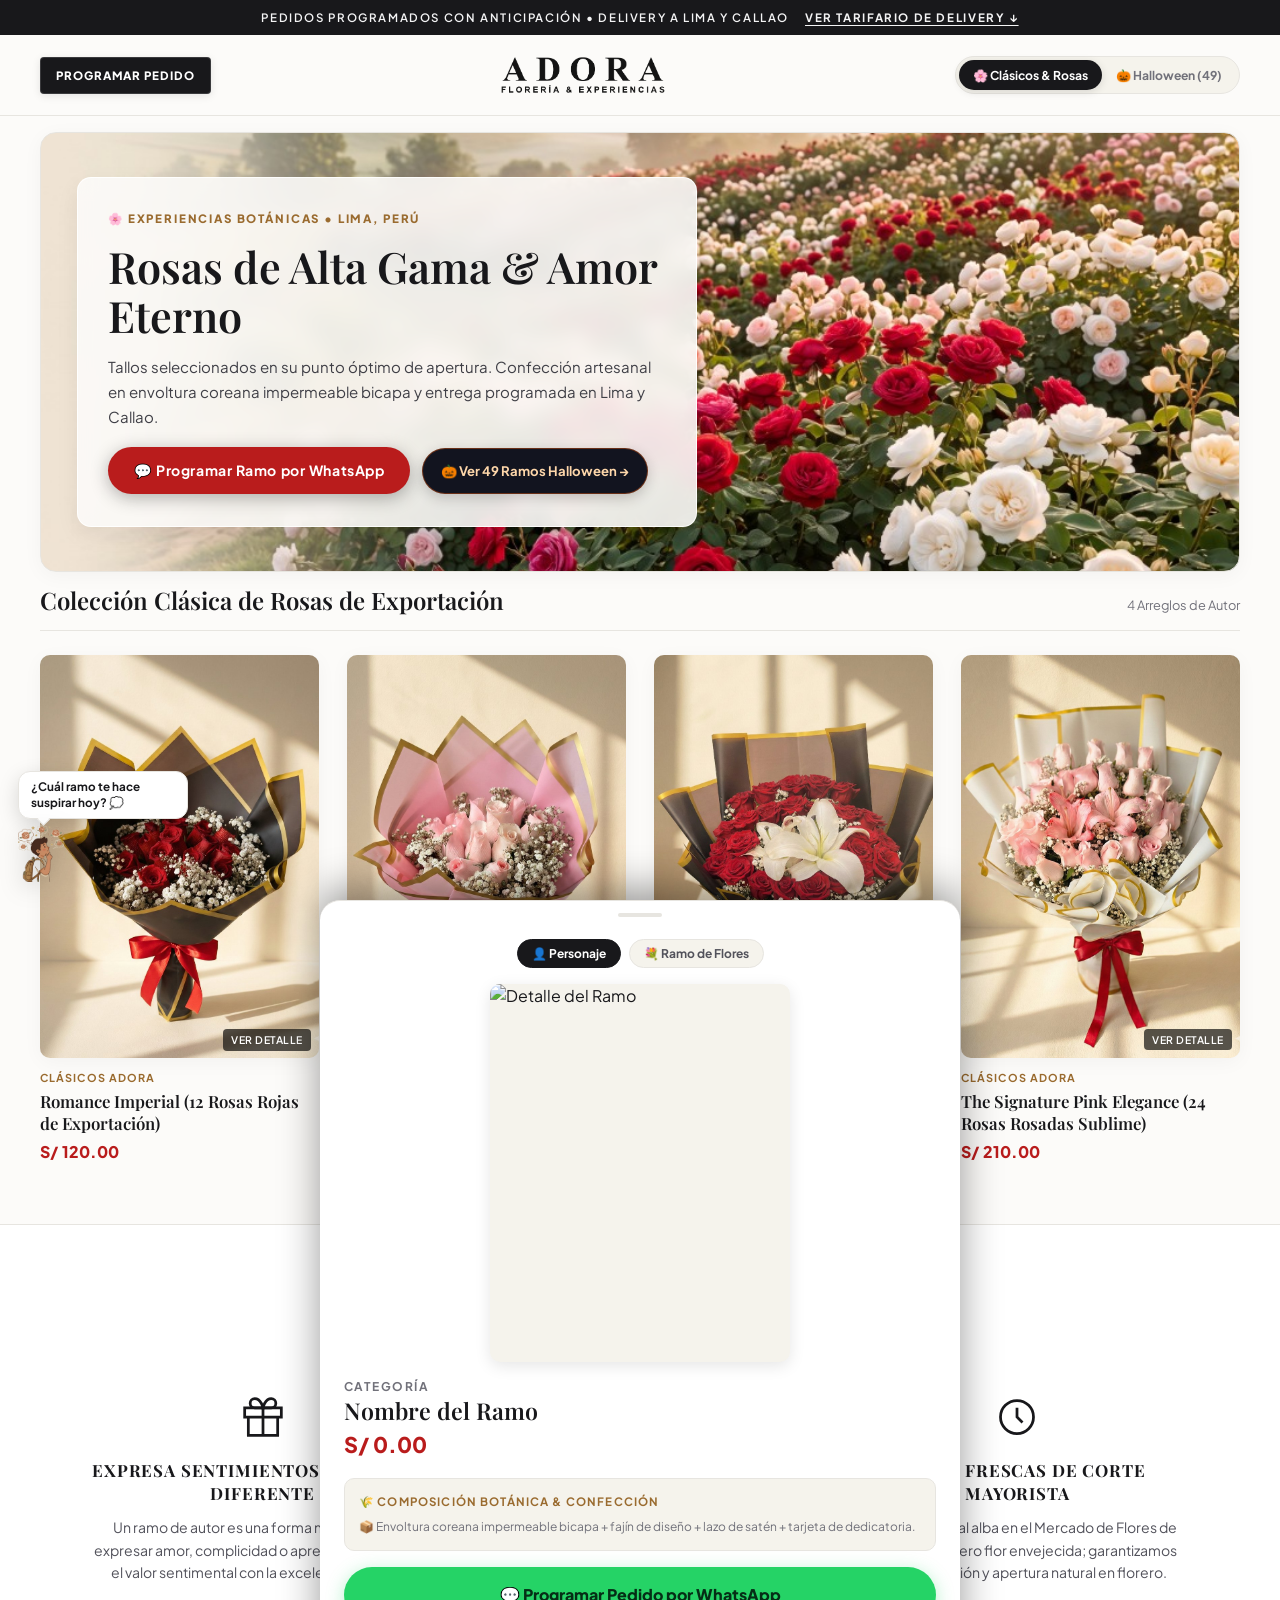
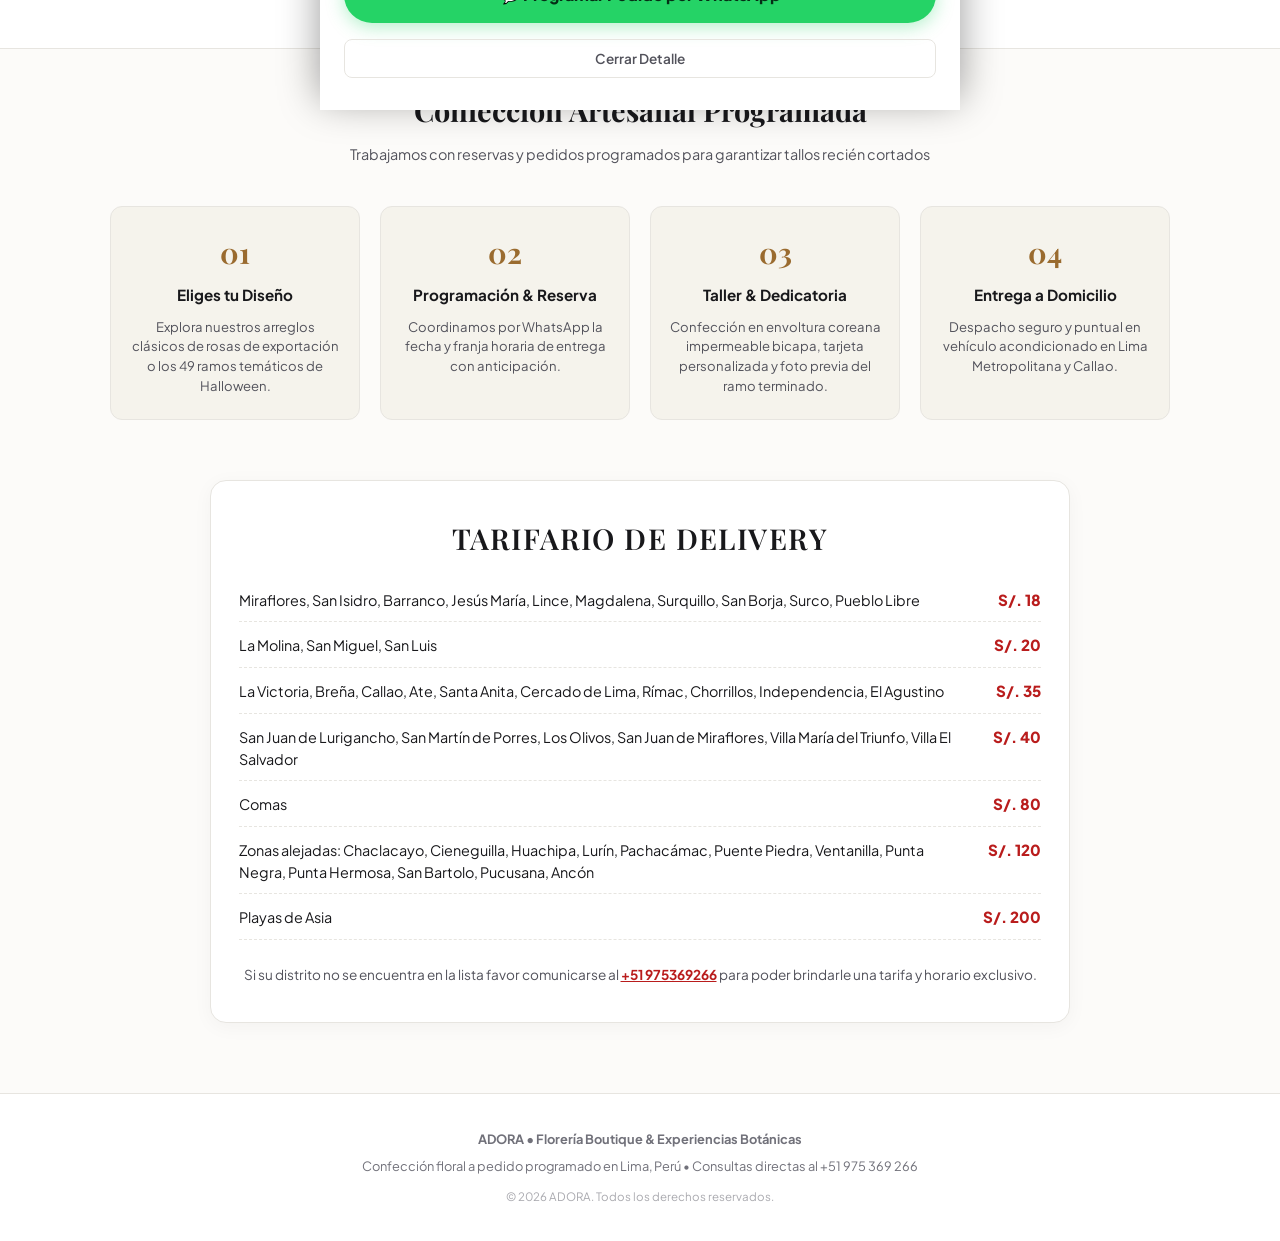
==== commit cb1c585b: "feat(editorial): integrar portadas fotograficas de Gemini y mascota Adoro flotante animada pensativa" ====
--- a/catalogo-editorial.html
+++ b/catalogo-editorial.html
@@ -13,7 +13,7 @@
 
   <style>
     /* =========================================================
-       SISTEMA DE DISEÑO ADORA — LUJO EDITORIAL & ALTA GAMA
+       SISTEMA DE DISEÑO ADORA — ALTA GAMA & LA BOTÁNIKA
        ========================================================= */
     :root {
       /* MODO CLÁSICO (ALABASTRO, MARFIL, ROSAS & TINTA NEGRA) */
@@ -30,7 +30,6 @@
       --accent-gold: #9a6b2f;
       --nav-bg: rgba(252, 251, 249, 0.95);
       --card-shadow: 0 4px 20px rgba(0, 0, 0, 0.04);
-      --card-hover-shadow: 0 12px 32px rgba(0, 0, 0, 0.08);
       --banner-bg: #18181b;
       --banner-text: #f4f4f5;
       --chip-bg: #f0eee8;
@@ -56,7 +55,6 @@
       --accent-gold: #f59e0b;
       --nav-bg: rgba(9, 10, 15, 0.95);
       --card-shadow: 0 4px 24px rgba(0, 0, 0, 0.5);
-      --card-hover-shadow: 0 12px 36px rgba(234, 88, 12, 0.22);
       --banner-bg: #000000;
       --banner-text: #fed7aa;
       --chip-bg: #1c2030;
@@ -126,7 +124,6 @@
       gap: 16px;
     }
 
-    /* BOTÓN PROGRAMAR PEDIDO (NO ENVÍOS INMEDIATOS DEL DÍA) */
     .btn-schedule-order {
       background: #18181b;
       color: #ffffff !important;
@@ -150,7 +147,7 @@
       border-color: #ea580c;
     }
 
-    /* LOGO OFICIAL ADORA EN IMAGEN (MÁS GRANDE, DESTACADO Y NÍTIDO) */
+    /* LOGO OFICIAL ADORA EN IMAGEN (AMPLIADO Y NÍTIDO) */
     .nav-logo-wrap {
       display: flex;
       align-items: center;
@@ -217,27 +214,45 @@
       padding: 0 20px;
     }
 
-    /* HERO CLÁSICO CON EL CAMPO DE ROSAS (FOTO SUBIDA POR CARLOS, ELEGANTE Y DESPEJADO) */
+    /* HERO CLÁSICO: FOTO DE CAMPO DE ROSAS GENERADA EN GEMINI CON TARJETA DE CRISTAL DESPEJADA */
     .hero-classic {
-      background-image: url('./images/brand/hero_classic_rosefields.jpg');
+      background-image: url('./images/brand/hero_classic_gemini.jpg');
       background-size: cover;
       background-position: center right;
       border: 1px solid var(--border);
       border-radius: 16px;
       padding: 44px 36px;
-      min-height: 380px;
+      min-height: 400px;
       display: flex;
       flex-direction: column;
       justify-content: center;
       gap: 16px;
       position: relative;
       box-shadow: var(--card-shadow);
+      overflow: hidden;
+    }
+
+    .hero-classic-glass {
+      background: rgba(252, 251, 249, 0.90);
+      backdrop-filter: blur(10px);
+      -webkit-backdrop-filter: blur(10px);
+      border: 1px solid rgba(255, 255, 255, 0.85);
+      border-radius: 14px;
+      padding: 32px 30px;
+      max-width: 620px;
+      display: flex;
+      flex-direction: column;
+      gap: 14px;
+      box-shadow: 0 8px 24px rgba(0, 0, 0, 0.06);
     }
 
     @media (max-width: 768px) {
       .hero-classic {
-        padding: 32px 20px;
-        min-height: 320px;
+        padding: 20px 14px;
+        min-height: 340px;
+      }
+      .hero-classic-glass {
+        padding: 22px 18px;
       }
     }
 
@@ -254,34 +269,31 @@
 
     .hero-classic-title {
       font-family: var(--font-serif);
-      font-size: clamp(2rem, 3.8vw, 2.8rem);
+      font-size: clamp(2rem, 3.8vw, 2.7rem);
       font-weight: 600;
       line-height: 1.15;
       color: #18181b;
-      max-width: 660px;
     }
 
     .hero-classic-desc {
       color: #3f3f46;
-      font-size: 0.95rem;
+      font-size: 0.94rem;
       line-height: 1.65;
-      max-width: 580px;
     }
 
     .hero-actions-row {
       display: flex;
-      gap: 14px;
+      gap: 12px;
       flex-wrap: wrap;
       align-items: center;
-      margin-top: 6px;
-    }
-
-    /* BANNER DESTACADO PARA NAVEGAR A HALLOWEEN (DESDE CLÁSICOS) */
+      margin-top: 4px;
+    }
+
     .banner-goto-halloween {
       background: #12141f;
       border: 1px solid rgba(234, 88, 12, 0.4);
       color: #fed7aa;
-      padding: 12px 20px;
+      padding: 12px 18px;
       border-radius: 9999px;
       text-decoration: none;
       font-size: 0.82rem;
@@ -298,13 +310,13 @@
       border-color: #ea580c;
     }
 
-    /* HERO HALLOWEEN: BANNER FOTOGRÁFICO FULL-BLEED LIMPIO */
+    /* HERO HALLOWEEN: FOTO GÓTICA NOCTURNA GENERADA EN GEMINI */
     .hero-halloween {
-      background-image: url('./images/brand/hero_halloween_banner.jpg');
+      background-image: url('./images/brand/hero_halloween_gemini.jpg');
       background-size: cover;
       background-position: center right;
       border-radius: 16px;
-      min-height: 380px;
+      min-height: 400px;
       padding: 44px 36px;
       display: flex;
       flex-direction: column;
@@ -316,8 +328,8 @@
 
     @media (max-width: 768px) {
       .hero-halloween {
-        min-height: 320px;
-        padding: 32px 20px;
+        min-height: 340px;
+        padding: 28px 18px;
       }
     }
 
@@ -338,16 +350,16 @@
       line-height: 1.1;
       margin-bottom: 12px;
       max-width: 580px;
-      text-shadow: 0 2px 10px rgba(0,0,0,0.5);
+      text-shadow: 0 2px 12px rgba(0,0,0,0.8);
     }
 
     .halloween-subtitle {
       color: #e2e8f0;
       font-size: 0.95rem;
       line-height: 1.6;
-      max-width: 520px;
+      max-width: 500px;
       margin-bottom: 22px;
-      text-shadow: 0 1px 6px rgba(0,0,0,0.6);
+      text-shadow: 0 1px 8px rgba(0,0,0,0.8);
     }
 
     .hero-single-cta {
@@ -777,7 +789,7 @@
       text-decoration: underline;
     }
 
-    /* 9. BOTTOM SHEET DE DETALLE (ÚNICO BOTÓN DE COMPRA) */
+    /* 9. BOTTOM SHEET DE DETALLE */
     .sheet-overlay {
       position: fixed;
       inset: 0;
@@ -944,7 +956,83 @@
       cursor: pointer;
     }
 
-    /* 10. PIE DE PÁGINA */
+    /* =========================================================
+       10. MASCOTA ADORO FLOTANTE ANIMADA (FIJA DURANTE SCROLL)
+       ========================================================= */
+    .adoro-floating-mascot {
+      position: fixed;
+      bottom: 18px;
+      left: 18px;
+      z-index: 180;
+      display: flex;
+      flex-direction: column;
+      align-items: flex-start;
+      pointer-events: none;
+      transition: transform 0.3s ease, opacity 0.3s ease;
+    }
+
+    .adoro-bubble {
+      background: var(--bg-surface);
+      color: var(--text);
+      border: 1px solid var(--border);
+      padding: 7px 12px;
+      border-radius: 12px;
+      font-size: 0.73rem;
+      font-weight: 700;
+      box-shadow: 0 6px 20px rgba(0, 0, 0, 0.15);
+      margin-bottom: 6px;
+      max-width: 170px;
+      line-height: 1.35;
+      position: relative;
+      pointer-events: auto;
+      cursor: pointer;
+      animation: bubblePulse 3.5s ease-in-out infinite;
+    }
+
+    .adoro-bubble::after {
+      content: '';
+      position: absolute;
+      bottom: -6px;
+      left: 20px;
+      width: 8px;
+      height: 8px;
+      background: var(--bg-surface);
+      border-right: 1px solid var(--border);
+      border-bottom: 1px solid var(--border);
+      transform: rotate(45deg);
+    }
+
+    .adoro-avatar-wrap {
+      position: relative;
+      pointer-events: auto;
+      cursor: pointer;
+      display: inline-block;
+      animation: mascotHover 4s ease-in-out infinite;
+    }
+
+    .adoro-avatar-img {
+      width: 76px;
+      height: auto;
+      display: block;
+      filter: drop-shadow(0 4px 12px rgba(0, 0, 0, 0.2));
+      transition: transform 0.2s ease;
+    }
+
+    .adoro-avatar-wrap:hover .adoro-avatar-img {
+      transform: scale(1.08);
+    }
+
+    @keyframes mascotHover {
+      0%, 100% { transform: translateY(0px) rotate(0deg); }
+      50% { transform: translateY(-7px) rotate(-1.5deg); }
+    }
+
+    @keyframes bubblePulse {
+      0%, 100% { transform: scale(1); }
+      50% { transform: scale(1.03); }
+    }
+
+    /* 11. PIE DE PÁGINA */
     .site-footer {
       border-top: 1px solid var(--border);
       background: var(--bg-surface);
@@ -970,12 +1058,11 @@
   <!-- 2. NAVBAR EDITORIAL -->
   <nav class="site-nav">
     <div class="nav-container">
-      <!-- BOTÓN PROGRAMAR PEDIDO -->
       <a href="https://wa.me/51975369266?text=%C2%A1Hola%20Carlos!%20%F0%9F%8C%B8%20Quisiera%20programar%20un%20pedido%20de%20flores%20a%20domicilio%20en%20Lima." target="_blank" class="btn-schedule-order">
         PROGRAMAR PEDIDO
       </a>
 
-      <!-- LOGO OFICIAL EN IMAGEN (PROPORCIONAL, MÁS GRANDE Y NÍTIDO) -->
+      <!-- LOGO OFICIAL EN IMAGEN (AMPLIADO Y NÍTIDO) -->
       <a href="#" class="nav-logo-wrap" onclick="toggleMode('classics', event)">
         <img src="./images/brand/logo_adora_negro.png" alt="ADORA" class="nav-logo-img logo-light-mode" />
         <img src="./images/brand/logo_adora_blanco.png" alt="ADORA" class="nav-logo-img logo-dark-mode" style="display:none;" />
@@ -993,35 +1080,36 @@
     </div>
   </nav>
 
-  <!-- 3. HEROES VISUALES -->
+  <!-- 3. HEROES VISUALES CON LAS FOTOS GENERADAS EN GEMINI -->
   <div class="hero-container">
 
-    <!-- HERO CLÁSICO: FOTO DE CAMPO DE ROSAS (ELEGANTE, DESPEJADO Y LUMINOSO) -->
+    <!-- HERO CLÁSICO: FOTO DE CAMPO DE ROSAS (CON TARJETA DE CRISTAL DESPEJADA) -->
     <header class="hero-classic" id="heroClassic">
-      <div class="hero-badge">🌸 EXPERIENCIAS BOTÁNICAS • LIMA, PERÚ</div>
-      <h1 class="hero-classic-title">Rosas de Alta Gama & Amor Eterno</h1>
-      <p class="hero-classic-desc">
-        Tallos seleccionados en su punto óptimo de apertura. Confección artesanal a pedido con envoltura coreana impermeable bicapa y entrega programada en Lima y Callao.
-      </p>
-
-      <div class="hero-actions-row">
-        <a href="https://wa.me/51975369266?text=%C2%A1Hola%20Carlos!%20%F0%9F%8C%B8%20Deseo%20programar%20un%20ramo%20cl%C3%A1sico%20de%20rosas%20de%20alta%20gama." target="_blank" class="hero-single-cta">
-          💬 Programar Ramo por WhatsApp
-        </a>
-
-        <!-- ACCESO DESTACADO A HALLOWEEN -->
-        <a href="#halloween" class="banner-goto-halloween" onclick="toggleMode('halloween', event)">
-          🎃 Especial Halloween 2026: Ver 49 Ramos de Edición Limitada &rarr;
-        </a>
+      <div class="hero-classic-glass">
+        <div class="hero-badge">🌸 EXPERIENCIAS BOTÁNICAS • LIMA, PERÚ</div>
+        <h1 class="hero-classic-title">Rosas de Alta Gama & Amor Eterno</h1>
+        <p class="hero-classic-desc">
+          Tallos seleccionados en su punto óptimo de apertura. Confección artesanal en envoltura coreana impermeable bicapa y entrega programada en Lima y Callao.
+        </p>
+
+        <div class="hero-actions-row">
+          <a href="https://wa.me/51975369266?text=%C2%A1Hola%20Carlos!%20%F0%9F%8C%B8%20Deseo%20programar%20un%20ramo%20cl%C3%A1sico%20de%20rosas%20de%20alta%20gama." target="_blank" class="hero-single-cta">
+            💬 Programar Ramo por WhatsApp
+          </a>
+
+          <a href="#halloween" class="banner-goto-halloween" onclick="toggleMode('halloween', event)">
+            🎃 Ver 49 Ramos Halloween &rarr;
+          </a>
+        </div>
       </div>
     </header>
 
-    <!-- HERO HALLOWEEN: BANNER FOTOGRÁFICO FULL-BLEED LIMPIO -->
+    <!-- HERO HALLOWEEN: FOTO GÓTICA NOCTURNA GENERADA EN GEMINI -->
     <header class="hero-halloween" id="heroHalloween" style="display: none;">
       <div class="halloween-eyebrow">🎃 EDICIÓN ESPECIAL LIMITADA 2026</div>
       <h1 class="halloween-title">Colección Halloween</h1>
       <p class="halloween-subtitle">
-        49 Ramos de autor inspirados en tus personajes favoritos y el misterio botánico. Flores frescas armadas artesanalmente para pedidos programados.
+        49 Ramos de autor inspirados en tus personajes favoritos y el misterio botánico. Confección artesanal para pedidos programados.
       </p>
 
       <a href="https://wa.me/51975369266?text=%C2%A1Hola%20Carlos!%20%F0%9F%8E%83%20Quiero%20programar%20un%20ramo%20de%20la%20colecci%C3%B3n%20Halloween%202026." target="_blank" class="hero-single-cta">
@@ -1062,7 +1150,7 @@
   </div>
 
   <!-- 5. GRILLA DE PRODUCTOS EDITORIAL -->
-  <section class="catalog-section">
+  <section class="catalog-section" id="catalogo">
     <div class="catalog-header-bar">
       <h2 class="catalog-header-title" id="gridTitle">Colección Clásica de Rosas de Exportación</h2>
       <span class="catalog-header-count" id="gridCount">4 Arreglos de Autor</span>
@@ -1235,7 +1323,17 @@
     </div>
   </div>
 
-  <!-- 10. FOOTER -->
+  <!-- 10. MASCOTA ADORO FLOTANTE ANIMADA (MINIATURA PENSATIVA DURANTE SCROLL) -->
+  <aside class="adoro-floating-mascot" id="adoroMascotWidget">
+    <div class="adoro-bubble" id="adoroBubble" onclick="cycleAdoroThought()">
+      <span id="adoroThoughtText">¿Cuál ramo te hace suspirar hoy? 💭</span>
+    </div>
+    <div class="adoro-avatar-wrap" onclick="cycleAdoroThought()">
+      <img src="./images/brand/adoro_mascota_pensando.png" alt="Adoro Pensativo" class="adoro-avatar-img" />
+    </div>
+  </aside>
+
+  <!-- 11. FOOTER -->
   <footer class="site-footer">
     <p><strong>ADORA • Florería Boutique & Experiencias Botánicas</strong></p>
     <p>Confección floral a pedido programado en Lima, Perú • Consultas directas al +51 975 369 266</p>
@@ -2330,6 +2428,20 @@
     let currentFilter = 'all';
     let currentActiveItem = null;
 
+    const THOUGHTS_CLASSICS = [
+      "¿Cuál ramo te hace suspirar hoy? 💭",
+      "Tallos frescos seleccionados en Acho 🌸",
+      "Cada rosa cuenta una historia de amor ✨",
+      "¿Deseas programar tu pedido con Carlos? 💬"
+    ];
+    const THOUGHTS_HALLOWEEN = [
+      "¿Cuál personaje es tu favorito? 🎃",
+      "49 Ramos de autor de edición limitada ⚡",
+      "Flores frescas con misterio botánico 🖤",
+      "¡Tocá cualquier ramo para ver su receta! 💐"
+    ];
+    let thoughtIndex = 0;
+
     document.addEventListener('DOMContentLoaded', () => {
       if (window.location.hash === '#halloween') {
         toggleMode('halloween');
@@ -2351,6 +2463,7 @@
       const gridTitle = document.getElementById('gridTitle');
       const gridCount = document.getElementById('gridCount');
       const valueHeadline = document.getElementById('valueHeadline');
+      const bubbleText = document.getElementById('adoroThoughtText');
 
       if (mode === 'classics') {
         body.classList.remove('theme-halloween');
@@ -2364,6 +2477,7 @@
         gridTitle.textContent = 'Colección Clásica de Rosas de Exportación';
         gridCount.textContent = '4 Arreglos de Autor';
         valueHeadline.textContent = 'Flores en Ocasiones Especiales';
+        bubbleText.textContent = THOUGHTS_CLASSICS[0];
 
         renderGrid(CLASSICS_DATA);
       } else {
@@ -2377,8 +2491,20 @@
 
         gridTitle.textContent = 'Colección Halloween 2026';
         valueHeadline.textContent = 'Flores en Halloween & Ocasiones Especiales';
+        bubbleText.textContent = THOUGHTS_HALLOWEEN[0];
 
         filterCategory(currentFilter);
+      }
+    }
+
+    function cycleAdoroThought() {
+      const thoughts = currentMode === 'halloween' ? THOUGHTS_HALLOWEEN : THOUGHTS_CLASSICS;
+      thoughtIndex = (thoughtIndex + 1) % thoughts.length;
+      const el = document.getElementById('adoroThoughtText');
+      el.textContent = thoughts[thoughtIndex];
+      const cat = document.getElementById('catalogo');
+      if (cat) {
+        cat.scrollIntoView({ behavior: 'smooth' });
       }
     }
 
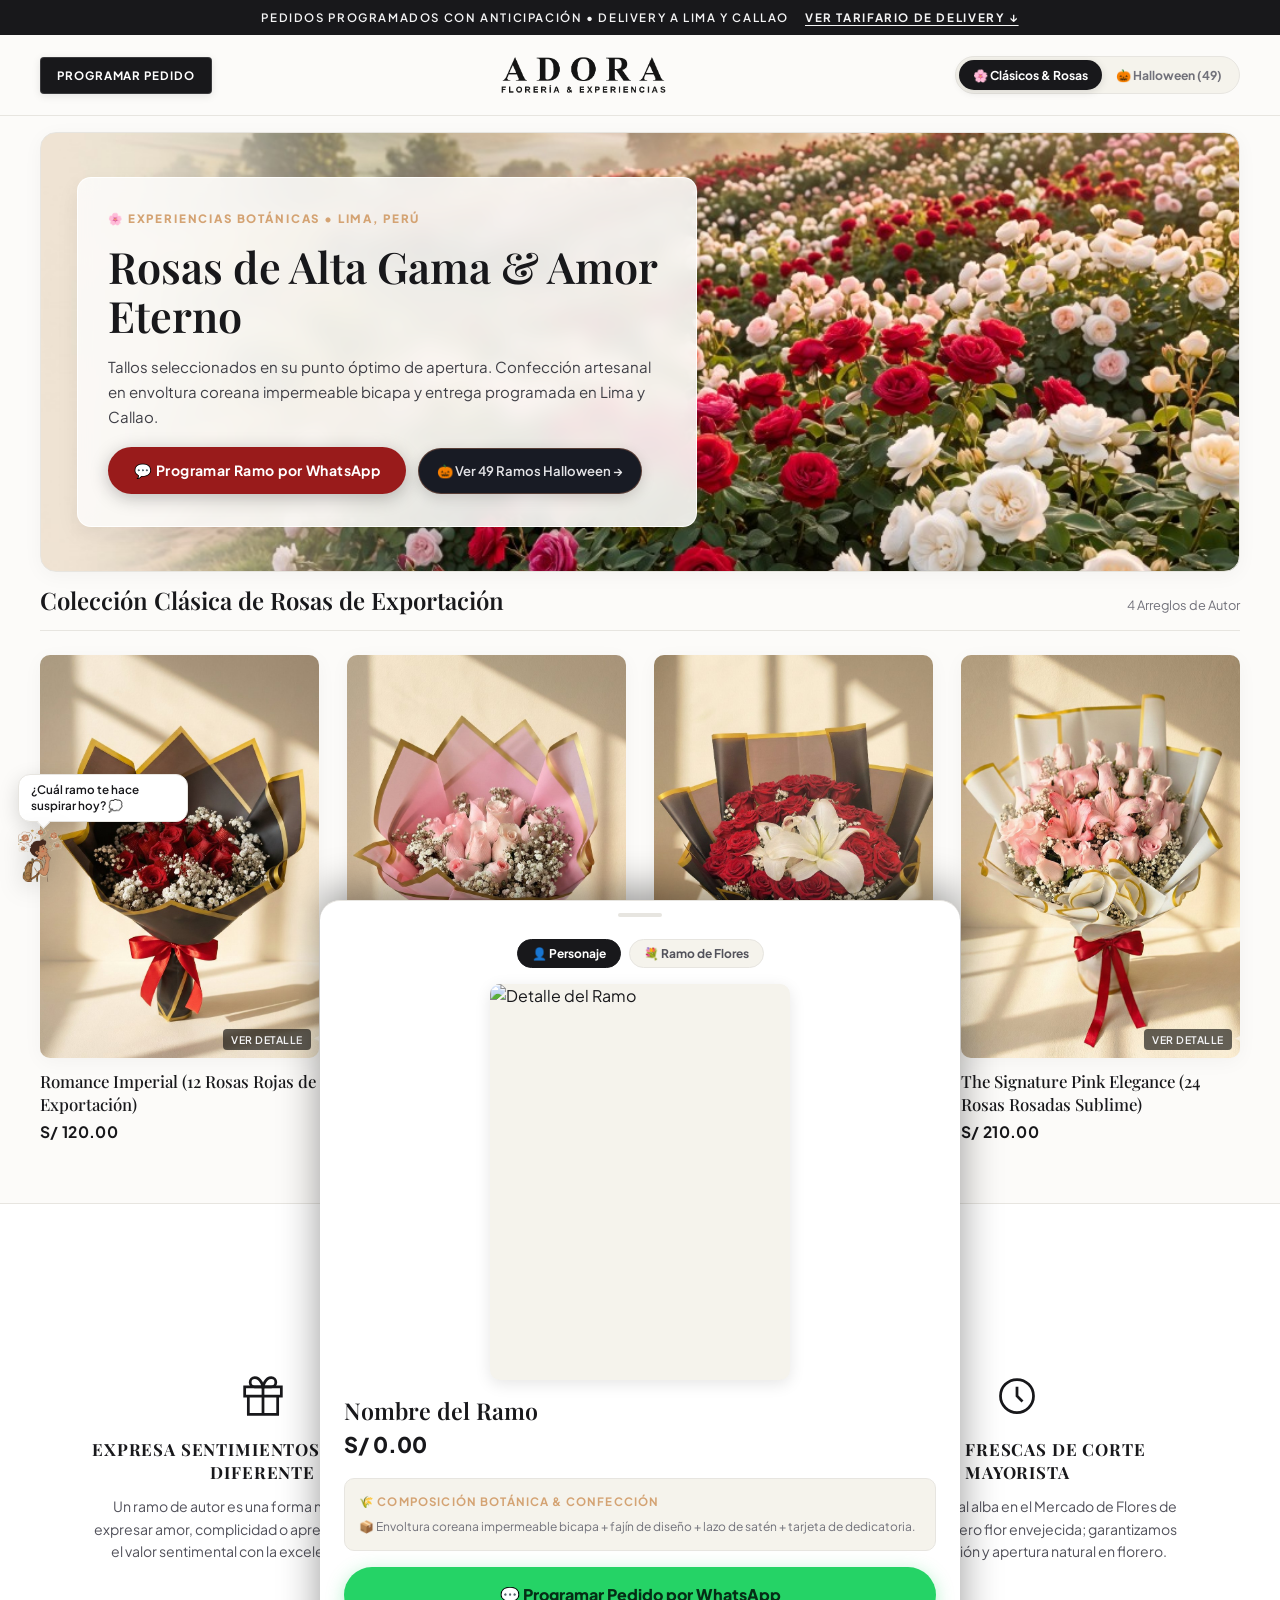
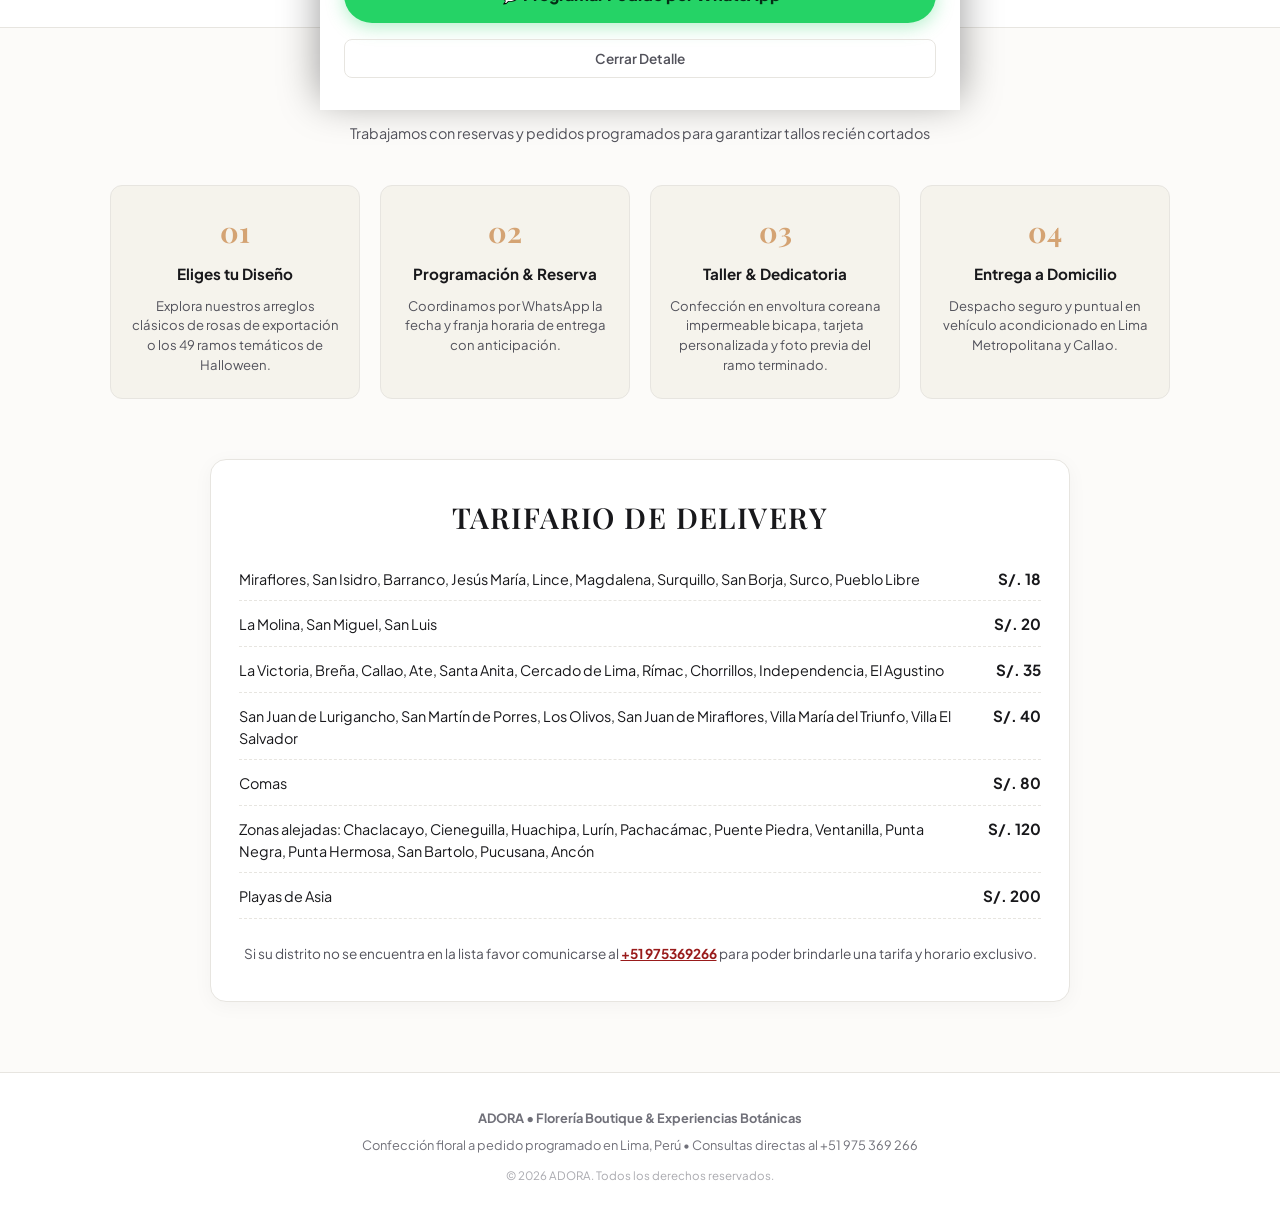
==== commit 530d8bdc: "style(editorial): eliminar etiquetas de categoria bajo fotos, unificar jerarquia tipografica y suavi" ====
--- a/catalogo-editorial.html
+++ b/catalogo-editorial.html
@@ -13,7 +13,7 @@
 
   <style>
     /* =========================================================
-       SISTEMA DE DISEÑO ADORA — ALTA GAMA & LA BOTÁNIKA
+       SISTEMA DE DISEÑO ADORA — PALETA DE AUTOR & ARMONÍA PASTEL
        ========================================================= */
     :root {
       /* MODO CLÁSICO (ALABASTRO, MARFIL, ROSAS & TINTA NEGRA) */
@@ -26,41 +26,46 @@
       --text-muted: #71717a;
       --border: #e7e5e0;
       --border-subtle: #f0eee8;
-      --accent-main: #b91c1c; /* Carmín Floral */
-      --accent-gold: #9a6b2f;
+      --accent-main: #991b1b; /* Carmín sobrio */
+      --accent-soft: #d4a373; /* Arena / Champaña pastel */
+      --price-color: #18181b; /* Precio monocromático elegante */
       --nav-bg: rgba(252, 251, 249, 0.95);
       --card-shadow: 0 4px 20px rgba(0, 0, 0, 0.04);
       --banner-bg: #18181b;
       --banner-text: #f4f4f5;
       --chip-bg: #f0eee8;
-      --chip-text: #27272a;
+      --chip-text: #3f3f46;
+      --chip-border: #e4e2db;
       --chip-active-bg: #18181b;
       --chip-active-text: #ffffff;
       --font-serif: 'Playfair Display', 'Cormorant Garamond', Georgia, serif;
       --font-sans: 'Plus Jakarta Sans', -apple-system, BlinkMacSystemFont, "Segoe UI", Roboto, sans-serif;
     }
 
-    /* MODO HALLOWEEN (NOCTURNO, OBSIDIANA, CALABAZA & MISTERIO) */
+    /* MODO HALLOWEEN (NOCTURNO SOFISTICADO: TERRACOTA PASTEL & LUZ DE VELA CALMA) */
     body.theme-halloween {
-      --bg: #090a0f;
-      --bg-surface: #11131c;
-      --bg-card: #141724;
-      --bg-alt: #181b2a;
-      --text: #f8fafc;
-      --text-dim: #94a3b8;
-      --text-muted: #64748b;
-      --border: rgba(255, 255, 255, 0.12);
-      --border-subtle: rgba(255, 255, 255, 0.06);
-      --accent-main: #ea580c; /* Calabaza Vibrante */
-      --accent-gold: #f59e0b;
-      --nav-bg: rgba(9, 10, 15, 0.95);
+      --bg: #0b0c10;
+      --bg-surface: #12141a;
+      --bg-card: #151720;
+      --bg-alt: #191c26;
+      --text: #f4f4f6;
+      --text-dim: #a1a1aa;
+      --text-muted: #71717a;
+      --border: rgba(255, 255, 255, 0.09);
+      --border-subtle: rgba(255, 255, 255, 0.05);
+      --accent-main: #cf7b56; /* Terracota / Calabaza pastel suave (cero estridencias) */
+      --accent-soft: #d8a27a; /* Albaricoque nude pastel */
+      --price-color: #d4a373; /* Arena cálido suave y noble */
+      --nav-bg: rgba(11, 12, 16, 0.95);
       --card-shadow: 0 4px 24px rgba(0, 0, 0, 0.5);
       --banner-bg: #000000;
-      --banner-text: #fed7aa;
-      --chip-bg: #1c2030;
-      --chip-text: #cbd5e1;
-      --chip-active-bg: #ea580c;
-      --chip-active-text: #ffffff;
+      --banner-text: #e4e4e7;
+      --chip-bg: #181b24;
+      --chip-text: #a1a1aa;
+      --chip-border: rgba(255, 255, 255, 0.08);
+      --chip-active-bg: #222533;
+      --chip-active-border: #cf7b56;
+      --chip-active-text: #f4f4f6;
     }
 
     * {
@@ -128,10 +133,10 @@
       background: #18181b;
       color: #ffffff !important;
       font-size: 0.72rem;
-      font-weight: 800;
+      font-weight: 700;
       letter-spacing: 0.08em;
       text-transform: uppercase;
-      padding: 9px 15px;
+      padding: 9px 16px;
       border-radius: 4px;
       text-decoration: none;
       display: inline-flex;
@@ -143,8 +148,9 @@
     }
 
     body.theme-halloween .btn-schedule-order {
-      background: #ea580c;
-      border-color: #ea580c;
+      background: #181b24;
+      border-color: rgba(255, 255, 255, 0.18);
+      color: #f4f4f6 !important;
     }
 
     /* LOGO OFICIAL ADORA EN IMAGEN (AMPLIADO Y NÍTIDO) */
@@ -207,6 +213,10 @@
       box-shadow: 0 2px 8px rgba(0,0,0,0.12);
     }
 
+    body.theme-halloween .mode-btn.active {
+      border: 1px solid var(--chip-active-border);
+    }
+
     /* 3. HEROES VISUALES */
     .hero-container {
       max-width: 1240px;
@@ -214,7 +224,7 @@
       padding: 0 20px;
     }
 
-    /* HERO CLÁSICO: FOTO DE CAMPO DE ROSAS GENERADA EN GEMINI CON TARJETA DE CRISTAL DESPEJADA */
+    /* HERO CLÁSICO: FOTO DE CAMPO DE ROSAS (CON TARJETA DE CRISTAL DESPEJADA) */
     .hero-classic {
       background-image: url('./images/brand/hero_classic_gemini.jpg');
       background-size: cover;
@@ -264,7 +274,7 @@
       font-weight: 800;
       letter-spacing: 0.16em;
       text-transform: uppercase;
-      color: var(--accent-gold);
+      color: var(--accent-soft);
     }
 
     .hero-classic-title {
@@ -290,27 +300,27 @@
     }
 
     .banner-goto-halloween {
-      background: #12141f;
-      border: 1px solid rgba(234, 88, 12, 0.4);
-      color: #fed7aa;
+      background: #181b24;
+      border: 1px solid rgba(207, 123, 86, 0.35);
+      color: #e4e4e7;
       padding: 12px 18px;
       border-radius: 9999px;
       text-decoration: none;
       font-size: 0.82rem;
-      font-weight: 700;
+      font-weight: 600;
       display: inline-flex;
       align-items: center;
       gap: 8px;
       transition: transform 0.2s ease, border-color 0.2s ease;
-      box-shadow: 0 4px 14px rgba(0,0,0,0.2);
+      box-shadow: 0 4px 14px rgba(0,0,0,0.15);
     }
 
     .banner-goto-halloween:hover {
       transform: translateY(-2px);
-      border-color: #ea580c;
-    }
-
-    /* HERO HALLOWEEN: FOTO GÓTICA NOCTURNA GENERADA EN GEMINI */
+      border-color: var(--accent-main);
+    }
+
+    /* HERO HALLOWEEN: FOTO GÓTICA NOCTURNA CON TONOS PASTEL DE AUTOR */
     .hero-halloween {
       background-image: url('./images/brand/hero_halloween_gemini.jpg');
       background-size: cover;
@@ -321,7 +331,7 @@
       display: flex;
       flex-direction: column;
       justify-content: center;
-      border: 1px solid rgba(255, 255, 255, 0.1);
+      border: 1px solid rgba(255, 255, 255, 0.08);
       position: relative;
       box-shadow: 0 8px 32px rgba(0,0,0,0.6);
     }
@@ -337,16 +347,16 @@
       font-size: 0.72rem;
       letter-spacing: 0.18em;
       text-transform: uppercase;
-      font-weight: 800;
-      color: #ea580c;
+      font-weight: 700;
+      color: var(--accent-soft);
       margin-bottom: 8px;
     }
 
     .halloween-title {
       font-family: var(--font-serif);
       font-size: clamp(2.1rem, 4.4vw, 3.2rem);
-      font-weight: 700;
-      color: #ffffff;
+      font-weight: 600;
+      color: #f4f4f6;
       line-height: 1.1;
       margin-bottom: 12px;
       max-width: 580px;
@@ -354,7 +364,7 @@
     }
 
     .halloween-subtitle {
-      color: #e2e8f0;
+      color: #d4d4d8;
       font-size: 0.95rem;
       line-height: 1.6;
       max-width: 500px;
@@ -362,29 +372,30 @@
       text-shadow: 0 1px 8px rgba(0,0,0,0.8);
     }
 
+    /* BOTÓN HERO: TONO PASTEL ARMONIOSO Y ELEGANTE */
     .hero-single-cta {
       background: var(--accent-main);
       color: #ffffff !important;
       font-size: 0.88rem;
       font-weight: 700;
-      letter-spacing: 0.04em;
+      letter-spacing: 0.03em;
       text-decoration: none;
       padding: 13px 26px;
       border-radius: 9999px;
       display: inline-flex;
       align-items: center;
       gap: 10px;
-      box-shadow: 0 4px 18px rgba(0,0,0,0.3);
+      box-shadow: 0 4px 18px rgba(0,0,0,0.25);
       transition: transform 0.2s ease, box-shadow 0.2s ease;
       align-self: flex-start;
     }
 
     .hero-single-cta:hover {
       transform: translateY(-2px);
-      box-shadow: 0 8px 24px rgba(0,0,0,0.4);
-    }
-
-    /* 4. BARRA DE CATEGORÍAS (SCROLL INVISIBLE) */
+      box-shadow: 0 8px 24px rgba(0,0,0,0.35);
+    }
+
+    /* 4. BARRA DE CATEGORÍAS (COLORES PASTEL SOSEGADOS & SCROLL INVISIBLE) */
     .filter-bar-container {
       max-width: 1240px;
       margin: 28px auto 14px auto;
@@ -411,7 +422,7 @@
       white-space: nowrap;
       background: var(--chip-bg);
       color: var(--chip-text);
-      border: 1px solid var(--border);
+      border: 1px solid var(--chip-border);
       padding: 8px 16px;
       border-radius: 9999px;
       font-size: 0.78rem;
@@ -430,17 +441,17 @@
     .cat-chip.active {
       background: var(--chip-active-bg);
       color: var(--chip-active-text);
-      border-color: var(--chip-active-bg);
+      border-color: var(--chip-active-border, var(--chip-active-bg));
       font-weight: 700;
       box-shadow: 0 2px 10px rgba(0,0,0,0.15);
     }
 
     .cat-chip-count {
       font-size: 0.7rem;
-      opacity: 0.8;
-    }
-
-    /* 5. GRILLA DE PRODUCTOS EDITORIAL */
+      opacity: 0.75;
+    }
+
+    /* 5. GRILLA DE PRODUCTOS EDITORIAL (SIN ETIQUETAS DEBAJO DE LA FOTO) */
     .catalog-section {
       max-width: 1240px;
       margin: 10px auto 60px auto;
@@ -545,8 +556,8 @@
       bottom: 8px;
       right: 8px;
       z-index: 3;
-      background: rgba(0, 0, 0, 0.65);
-      color: #ffffff;
+      background: rgba(0, 0, 0, 0.60);
+      color: #f4f4f6;
       backdrop-filter: blur(4px);
       padding: 3px 8px;
       border-radius: 4px;
@@ -557,26 +568,19 @@
       pointer-events: none;
     }
 
+    /* METADATOS LIMPIOS: CERO ETIQUETAS MULTICOLOR DE CATEGORÍA */
     .card-meta {
       display: flex;
       flex-direction: column;
-      gap: 4px;
-    }
-
-    .card-category {
-      font-size: 0.68rem;
-      letter-spacing: 0.1em;
-      text-transform: uppercase;
-      font-weight: 700;
-      color: var(--accent-gold);
+      gap: 5px;
     }
 
     .card-title {
       font-family: var(--font-serif);
       font-size: 1.05rem;
-      font-weight: 600;
+      font-weight: 500;
       color: var(--text);
-      line-height: 1.3;
+      line-height: 1.32;
       display: -webkit-box;
       -webkit-line-clamp: 2;
       -webkit-box-orient: vertical;
@@ -584,10 +588,10 @@
     }
 
     .card-price {
-      font-size: 1rem;
-      font-weight: 800;
-      color: var(--accent-main);
-      margin-top: 2px;
+      font-size: 0.98rem;
+      font-weight: 700;
+      color: var(--price-color);
+      letter-spacing: 0.02em;
     }
 
     /* 6. PILARES EDITORIALES */
@@ -705,7 +709,7 @@
       font-family: var(--font-serif);
       font-size: 1.8rem;
       font-weight: 700;
-      color: var(--accent-gold);
+      color: var(--accent-soft);
     }
 
     .step-head {
@@ -770,8 +774,8 @@
     }
 
     .rate-price {
-      font-weight: 800;
-      color: var(--accent-main);
+      font-weight: 700;
+      color: var(--price-color);
       white-space: nowrap;
       font-size: 0.95rem;
     }
@@ -871,7 +875,7 @@
     .sheet-tab-btn.active {
       background: var(--chip-active-bg);
       color: var(--chip-active-text);
-      border-color: var(--chip-active-bg);
+      border-color: var(--chip-active-border, var(--chip-active-bg));
     }
 
     .sheet-media-box {
@@ -903,7 +907,7 @@
     .sheet-item-price {
       font-size: 1.35rem;
       font-weight: 800;
-      color: var(--accent-main);
+      color: var(--price-color);
       margin-top: 4px;
     }
 
@@ -920,7 +924,7 @@
       letter-spacing: 0.1em;
       text-transform: uppercase;
       font-weight: 700;
-      color: var(--accent-gold);
+      color: var(--accent-soft);
       margin-bottom: 4px;
     }
 
@@ -956,9 +960,7 @@
       cursor: pointer;
     }
 
-    /* =========================================================
-       10. MASCOTA ADORO FLOTANTE ANIMADA (FIJA DURANTE SCROLL)
-       ========================================================= */
+    /* 10. MASCOTA ADORO FLOTANTE (TONOS SUAVES NO INVASIVOS) */
     .adoro-floating-mascot {
       position: fixed;
       bottom: 18px;
@@ -978,7 +980,7 @@
       padding: 7px 12px;
       border-radius: 12px;
       font-size: 0.73rem;
-      font-weight: 700;
+      font-weight: 600;
       box-shadow: 0 6px 20px rgba(0, 0, 0, 0.15);
       margin-bottom: 6px;
       max-width: 170px;
@@ -1011,7 +1013,7 @@
     }
 
     .adoro-avatar-img {
-      width: 76px;
+      width: 72px;
       height: auto;
       display: block;
       filter: drop-shadow(0 4px 12px rgba(0, 0, 0, 0.2));
@@ -1019,7 +1021,7 @@
     }
 
     .adoro-avatar-wrap:hover .adoro-avatar-img {
-      transform: scale(1.08);
+      transform: scale(1.06);
     }
 
     @keyframes mascotHover {
@@ -1080,7 +1082,7 @@
     </div>
   </nav>
 
-  <!-- 3. HEROES VISUALES CON LAS FOTOS GENERADAS EN GEMINI -->
+  <!-- 3. HEROES VISUALES -->
   <div class="hero-container">
 
     <!-- HERO CLÁSICO: FOTO DE CAMPO DE ROSAS (CON TARJETA DE CRISTAL DESPEJADA) -->
@@ -1104,7 +1106,7 @@
       </div>
     </header>
 
-    <!-- HERO HALLOWEEN: FOTO GÓTICA NOCTURNA GENERADA EN GEMINI -->
+    <!-- HERO HALLOWEEN: FOTO GÓTICA NOCTURNA CON TONOS PASTEL SOSEGADOS -->
     <header class="hero-halloween" id="heroHalloween" style="display: none;">
       <div class="halloween-eyebrow">🎃 EDICIÓN ESPECIAL LIMITADA 2026</div>
       <h1 class="halloween-title">Colección Halloween</h1>
@@ -1119,37 +1121,37 @@
 
   </div>
 
-  <!-- 4. BARRA DE FILTROS EN CHIPS HORIZONTALES (SCROLL INVISIBLE) -->
+  <!-- 4. BARRA DE FILTROS EN CHIPS HORIZONTALES (COLORES PASTEL SOSEGADOS) -->
   <div class="filter-bar-container" id="filterBarWrap" style="display: none;">
     <div class="filter-chips-scroll" id="chipsScroll">
       <button type="button" class="cat-chip active" data-cat="all" onclick="filterCategory('all')">
-        ✨ Todos <span class="cat-chip-count">(49)</span>
+        Todos <span class="cat-chip-count">(49)</span>
       </button>
       <button type="button" class="cat-chip" data-cat="Harry Potter" onclick="filterCategory('Harry Potter')">
-        ⚡ Harry Potter <span class="cat-chip-count">(4)</span>
+        Harry Potter <span class="cat-chip-count">(4)</span>
       </button>
       <button type="button" class="cat-chip" data-cat="Halloween Tradicional" onclick="filterCategory('Halloween Tradicional')">
-        🎃 Halloween Clásico <span class="cat-chip-count">(3)</span>
+        Halloween Clásico <span class="cat-chip-count">(3)</span>
       </button>
       <button type="button" class="cat-chip" data-cat="Anime & Shonen" onclick="filterCategory('Anime & Shonen')">
-        ⚔️ Anime & Shonen <span class="cat-chip-count">(11)</span>
+        Anime & Shonen <span class="cat-chip-count">(11)</span>
       </button>
       <button type="button" class="cat-chip" data-cat="Cine & Streaming" onclick="filterCategory('Cine & Streaming')">
-        🎬 Cine & Streaming <span class="cat-chip-count">(8)</span>
+        Cine & Streaming <span class="cat-chip-count">(8)</span>
       </button>
       <button type="button" class="cat-chip" data-cat="Gaming & Pop" onclick="filterCategory('Gaming & Pop')">
-        🎮 Gaming & Pop <span class="cat-chip-count">(8)</span>
+        Gaming & Pop <span class="cat-chip-count">(8)</span>
       </button>
       <button type="button" class="cat-chip" data-cat="Gótico & Terror" onclick="filterCategory('Gótico & Terror')">
-        🖤 Gótico & Terror <span class="cat-chip-count">(10)</span>
+        Gótico & Terror <span class="cat-chip-count">(10)</span>
       </button>
       <button type="button" class="cat-chip" data-cat="Retro & Dúos" onclick="filterCategory('Retro & Dúos')">
-        🕶️ Retro & Dúos <span class="cat-chip-count">(5)</span>
+        Retro & Dúos <span class="cat-chip-count">(5)</span>
       </button>
     </div>
   </div>
 
-  <!-- 5. GRILLA DE PRODUCTOS EDITORIAL -->
+  <!-- 5. GRILLA DE PRODUCTOS EDITORIAL (SIN ETIQUETAS DEBAJO DE LA FOTO) -->
   <section class="catalog-section" id="catalogo">
     <div class="catalog-header-bar">
       <h2 class="catalog-header-title" id="gridTitle">Colección Clásica de Rosas de Exportación</h2>
@@ -1166,7 +1168,6 @@
     <h2 class="value-headline" id="valueHeadline">Flores en Ocasiones Especiales</h2>
 
     <div class="pillars-grid">
-      <!-- Pilar 1 -->
       <div class="pillar-box">
         <svg class="pillar-icon-svg" viewBox="0 0 24 24">
           <path d="M20 12v10H4V12"/>
@@ -1181,7 +1182,6 @@
         </p>
       </div>
 
-      <!-- Pilar 2 -->
       <div class="pillar-box">
         <svg class="pillar-icon-svg" viewBox="0 0 24 24">
           <path d="M12 22v-9"/>
@@ -1194,7 +1194,6 @@
         </p>
       </div>
 
-      <!-- Pilar 3 -->
       <div class="pillar-box">
         <svg class="pillar-icon-svg" viewBox="0 0 24 24">
           <circle cx="12" cy="12" r="9"/>
@@ -1300,7 +1299,6 @@
       </div>
 
       <div>
-        <div style="font-size:0.75rem; letter-spacing:0.12em; text-transform:uppercase; color:var(--text-muted); font-weight:700;" id="detailCategory">CATEGORÍA</div>
         <h3 class="sheet-item-title" id="detailTitle">Nombre del Ramo</h3>
         <div class="sheet-item-price" id="detailPrice">S/ 0.00</div>
       </div>
@@ -1323,7 +1321,7 @@
     </div>
   </div>
 
-  <!-- 10. MASCOTA ADORO FLOTANTE ANIMADA (MINIATURA PENSATIVA DURANTE SCROLL) -->
+  <!-- 10. MASCOTA ADORO FLOTANTE (TONOS SUAVES NO INVASIVOS) -->
   <aside class="adoro-floating-mascot" id="adoroMascotWidget">
     <div class="adoro-bubble" id="adoroBubble" onclick="cycleAdoroThought()">
       <span id="adoroThoughtText">¿Cuál ramo te hace suspirar hoy? 💭</span>
@@ -1347,7 +1345,6 @@
     "id": "ADR-01",
     "name": "Romance Imperial (12 Rosas Rojas de Exportación)",
     "collection": "Colección Clásica",
-    "categoryTag": "Clásicos ADORA",
     "recipe": "12 Rosas rojas terciopelo seleccionadas de corte mayorista de Acho + Eucalipto cinerea fresco + Ruscus italiano + Envoltura coreana grafito impermeable y lazo de satén carmesí.",
     "persona": "Aniversarios, declaraciones de amor verdadero y romance apasionado.",
     "pvp": "120.00",
@@ -1359,7 +1356,6 @@
     "id": "ADR-02",
     "name": "Suspiro Pastel (12 Rosas Rosadas Baby Pink)",
     "collection": "Colección Clásica",
-    "categoryTag": "Clásicos ADORA",
     "recipe": "12 Rosas rosadas baby pink de exportación + Gypsophila blanca nupcial + Eucalipto cinerea aromático + Envoltura coreana marfil y lazo rosa pastel.",
     "persona": "Cumpleaños, detalles románticos de agradecimiento, ternura y delicadeza.",
     "pvp": "120.00",
@@ -1371,7 +1367,6 @@
     "id": "ADR-03",
     "name": "The Signature Red Luxury (24 Rosas Rojas Gala)",
     "collection": "Colección Clásica",
-    "categoryTag": "Clásicos ADORA",
     "recipe": "24 Rosas rojas terciopelo seleccionadas una a una en Acho + Abanico de eucalipto baby blue + Doble papel coreano impermeable grafito y lazo de seda rojo gala.",
     "persona": "Pedidas de mano, fechas inolvidables y máxima expresión de amor y lujo.",
     "pvp": "210.00",
@@ -1383,7 +1378,6 @@
     "id": "ADR-04",
     "name": "The Signature Pink Elegance (24 Rosas Rosadas Sublime)",
     "collection": "Colección Clásica",
-    "categoryTag": "Clásicos ADORA",
     "recipe": "24 Rosas rosadas premium en suave degradé + Alstroemerias blancas de exportación + Ruscus de floristería y lazo de satén marfil.",
     "persona": "Graduaciones, aniversarios de plata, amor puro y alta sofisticación floral.",
     "pvp": "210.00",
@@ -2539,6 +2533,7 @@
         const primaryImg = item.characterImg || item.imageLocal || item.imageOnline;
         const secondaryImg = item.imageLocal || item.imageOnline || item.characterImg;
 
+        // Tarjeta editorial limpia: SOLO foto, título y precio (sin etiquetas multicolor de categoría)
         card.innerHTML = `
           <div class="card-media-wrap">
             <img class="card-img-primary" src="${primaryImg}" alt="${item.name}" loading="lazy" />
@@ -2546,7 +2541,6 @@
             <span class="touch-view-pill">Ver Detalle</span>
           </div>
           <div class="card-meta">
-            <span class="card-category">${item.categoryTag || item.collection}</span>
             <h3 class="card-title">${item.name}</h3>
             <span class="card-price">S/ ${parseFloat(item.pvp).toFixed(2)}</span>
           </div>
@@ -2559,14 +2553,12 @@
       currentActiveItem = item;
       const overlay = document.getElementById('sheetOverlay');
       const sheet = document.getElementById('bottomSheet');
-      const detailCategory = document.getElementById('detailCategory');
       const detailTitle = document.getElementById('detailTitle');
       const detailPrice = document.getElementById('detailPrice');
       const detailRecipe = document.getElementById('detailRecipe');
       const detailWaBtn = document.getElementById('detailWaBtn');
       const mediaTabs = document.getElementById('sheetMediaTabs');
 
-      detailCategory.textContent = item.categoryTag || item.collection || 'ADORA';
       detailTitle.textContent = item.name;
       detailPrice.textContent = `S/ ${parseFloat(item.pvp).toFixed(2)}`;
       detailRecipe.textContent = item.recipe || 'Flores frescas de corte de Acho en envoltura coreana impermeable bicapa.';
@@ -2583,7 +2575,6 @@
 
 ✨ *${item.name}*
 💰 Precio: S/ ${parseFloat(item.pvp).toFixed(2)}
-🏷️ Colección: ${item.categoryTag || item.collection}
 
 ¿Para qué fecha podríamos coordinar la entrega a domicilio en Lima?`);
 
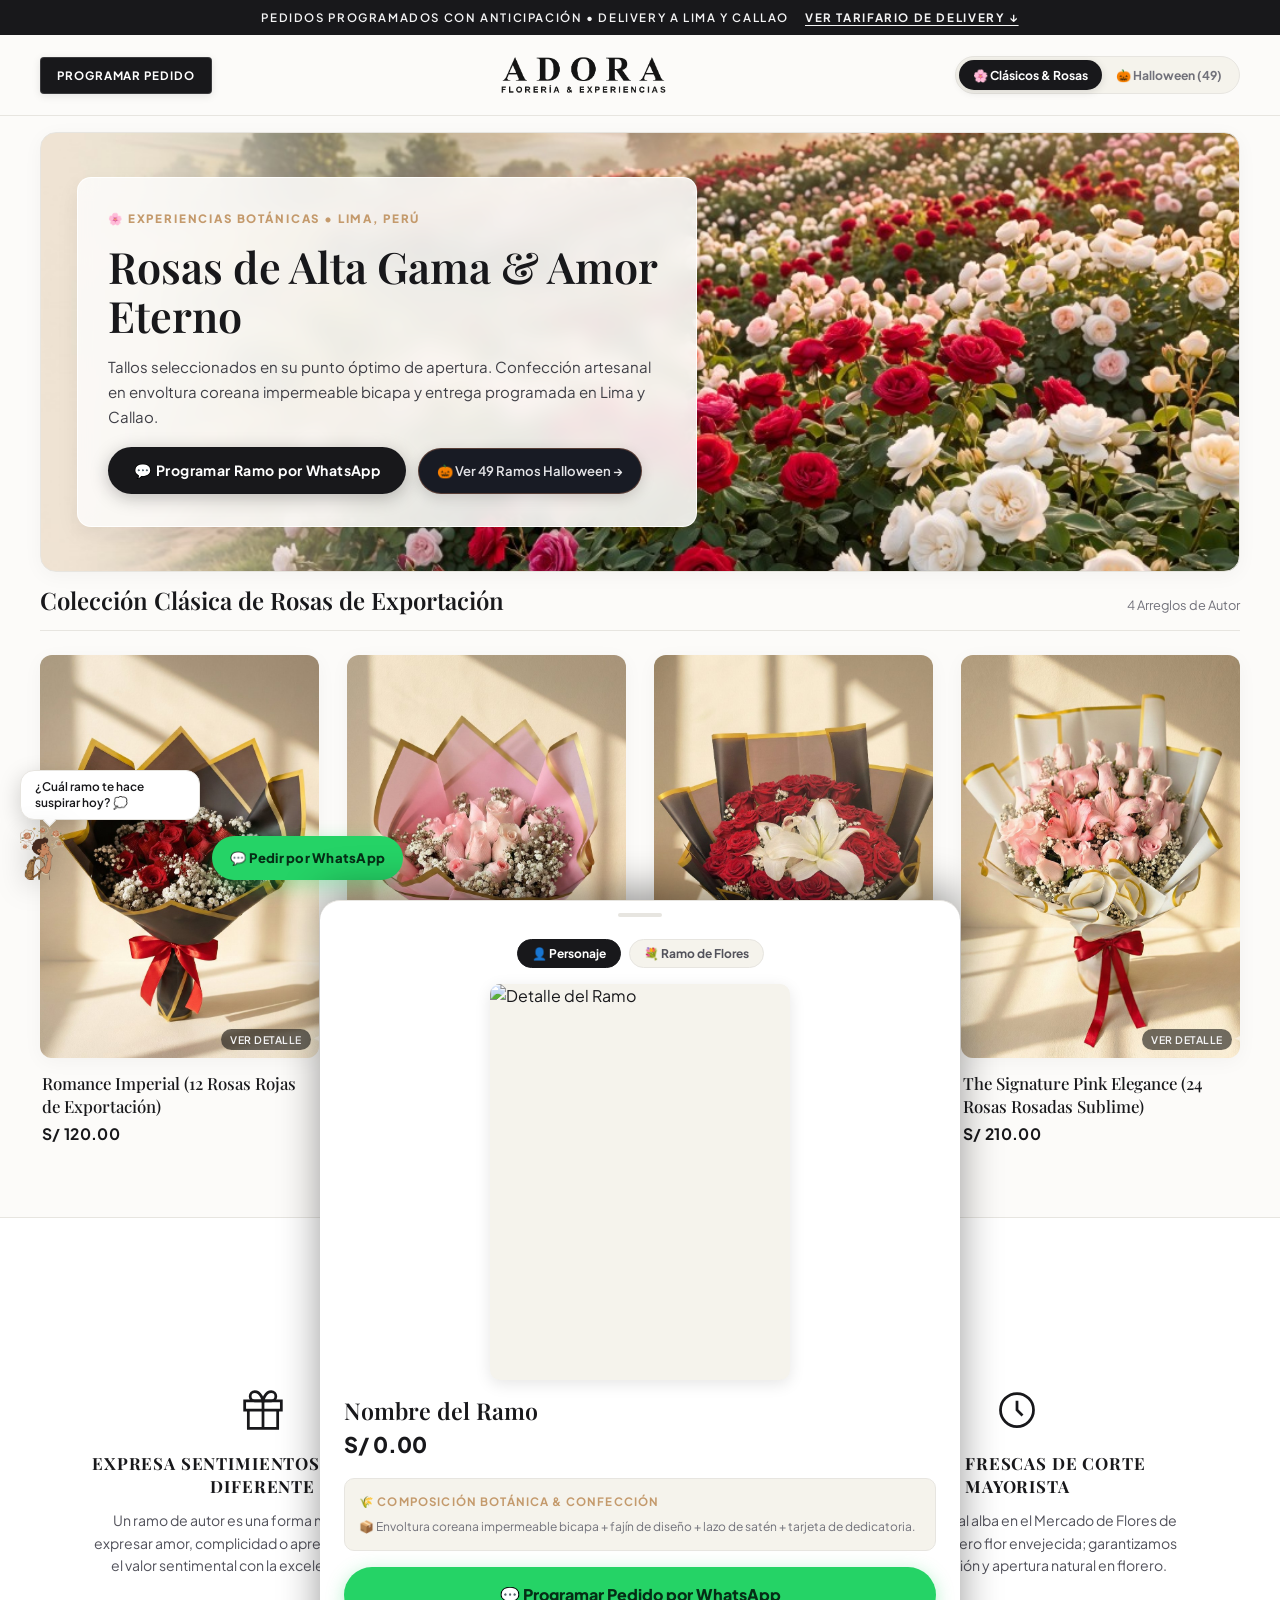
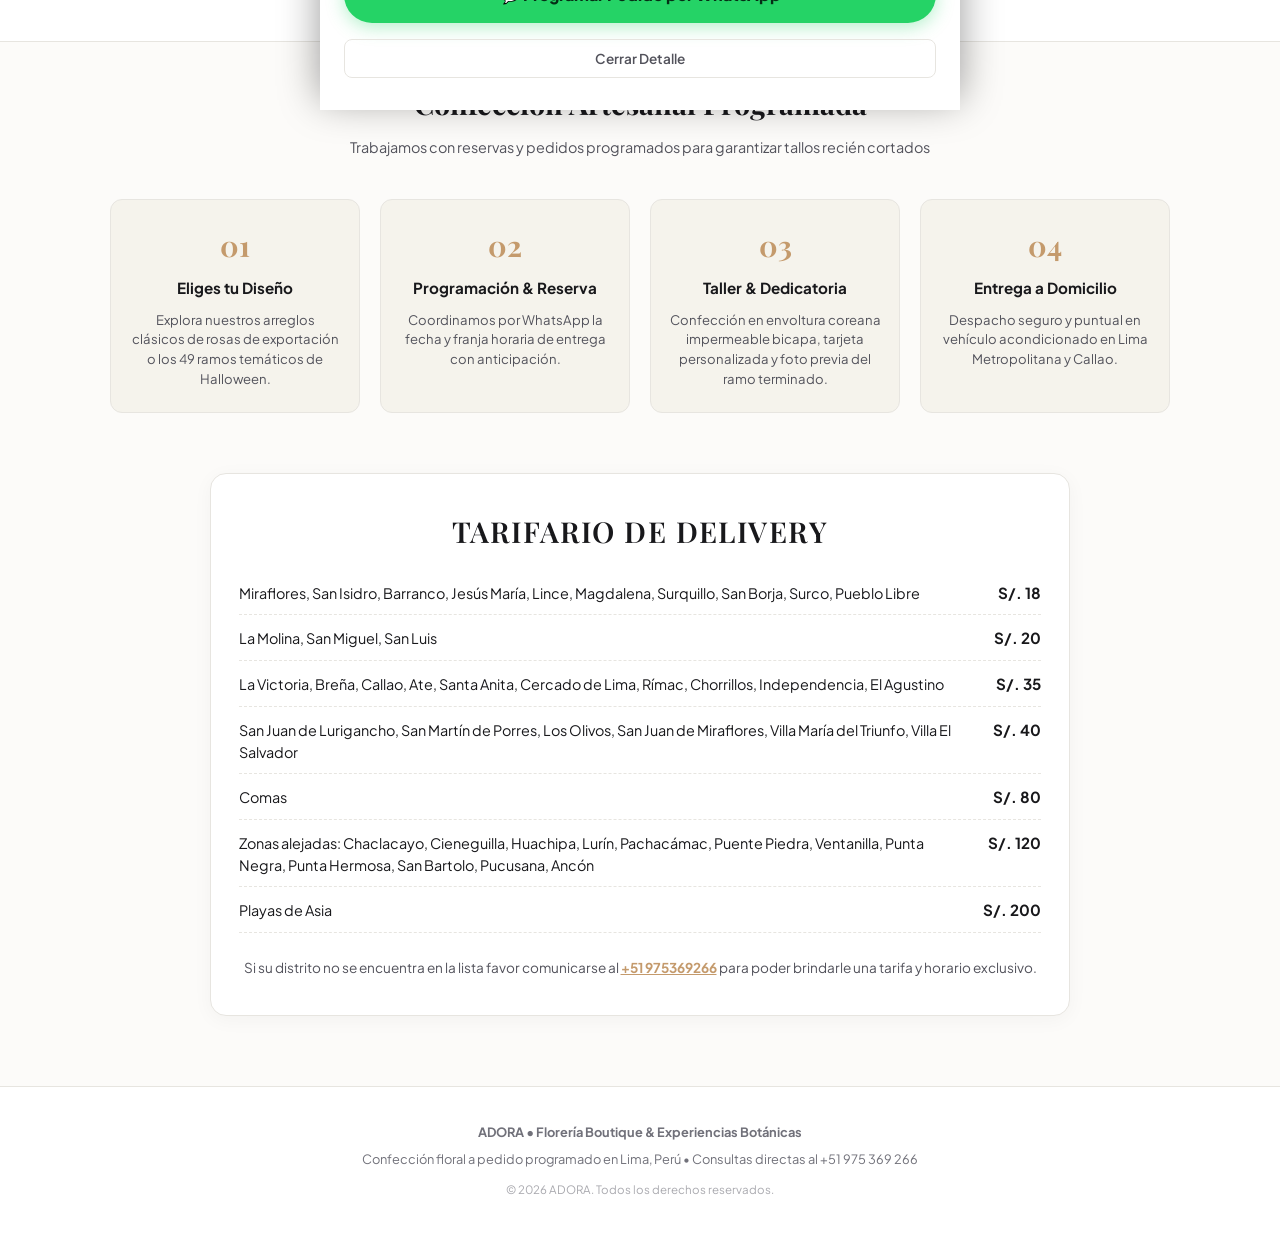
==== commit c78e07da: "fix(editorial): corregir filtro anime/colecciones, anadir boton flotante whatsapp con adoro y afinar" ====
--- a/catalogo-editorial.html
+++ b/catalogo-editorial.html
@@ -13,7 +13,7 @@
 
   <style>
     /* =========================================================
-       SISTEMA DE DISEÑO ADORA — PALETA DE AUTOR & ARMONÍA PASTEL
+       SISTEMA DE DISEÑO EDITORIAL ADORA — ARMONÍA Y ALTA GAMA
        ========================================================= */
     :root {
       /* MODO CLÁSICO (ALABASTRO, MARFIL, ROSAS & TINTA NEGRA) */
@@ -26,9 +26,9 @@
       --text-muted: #71717a;
       --border: #e7e5e0;
       --border-subtle: #f0eee8;
-      --accent-main: #991b1b; /* Carmín sobrio */
-      --accent-soft: #d4a373; /* Arena / Champaña pastel */
-      --price-color: #18181b; /* Precio monocromático elegante */
+      --accent-main: #18181b;
+      --accent-soft: #c49a6c;
+      --price-color: #18181b;
       --nav-bg: rgba(252, 251, 249, 0.95);
       --card-shadow: 0 4px 20px rgba(0, 0, 0, 0.04);
       --banner-bg: #18181b;
@@ -37,12 +37,13 @@
       --chip-text: #3f3f46;
       --chip-border: #e4e2db;
       --chip-active-bg: #18181b;
+      --chip-active-border: #18181b;
       --chip-active-text: #ffffff;
       --font-serif: 'Playfair Display', 'Cormorant Garamond', Georgia, serif;
       --font-sans: 'Plus Jakarta Sans', -apple-system, BlinkMacSystemFont, "Segoe UI", Roboto, sans-serif;
     }
 
-    /* MODO HALLOWEEN (NOCTURNO SOFISTICADO: TERRACOTA PASTEL & LUZ DE VELA CALMA) */
+    /* MODO HALLOWEEN (NOCTURNO DE AUTOR: TERRACOTA PASTEL & LUZ DE VELA CALMA) */
     body.theme-halloween {
       --bg: #0b0c10;
       --bg-surface: #12141a;
@@ -53,9 +54,9 @@
       --text-muted: #71717a;
       --border: rgba(255, 255, 255, 0.09);
       --border-subtle: rgba(255, 255, 255, 0.05);
-      --accent-main: #cf7b56; /* Terracota / Calabaza pastel suave (cero estridencias) */
-      --accent-soft: #d8a27a; /* Albaricoque nude pastel */
-      --price-color: #d4a373; /* Arena cálido suave y noble */
+      --accent-main: #cf7b56;
+      --accent-soft: #d8a27a;
+      --price-color: #d4a373;
       --nav-bg: rgba(11, 12, 16, 0.95);
       --card-shadow: 0 4px 24px rgba(0, 0, 0, 0.5);
       --banner-bg: #000000;
@@ -224,7 +225,6 @@
       padding: 0 20px;
     }
 
-    /* HERO CLÁSICO: FOTO DE CAMPO DE ROSAS (CON TARJETA DE CRISTAL DESPEJADA) */
     .hero-classic {
       background-image: url('./images/brand/hero_classic_gemini.jpg');
       background-size: cover;
@@ -320,7 +320,6 @@
       border-color: var(--accent-main);
     }
 
-    /* HERO HALLOWEEN: FOTO GÓTICA NOCTURNA CON TONOS PASTEL DE AUTOR */
     .hero-halloween {
       background-image: url('./images/brand/hero_halloween_gemini.jpg');
       background-size: cover;
@@ -372,7 +371,6 @@
       text-shadow: 0 1px 8px rgba(0,0,0,0.8);
     }
 
-    /* BOTÓN HERO: TONO PASTEL ARMONIOSO Y ELEGANTE */
     .hero-single-cta {
       background: var(--accent-main);
       color: #ffffff !important;
@@ -395,7 +393,7 @@
       box-shadow: 0 8px 24px rgba(0,0,0,0.35);
     }
 
-    /* 4. BARRA DE CATEGORÍAS (COLORES PASTEL SOSEGADOS & SCROLL INVISIBLE) */
+    /* 4. BARRA DE CATEGORÍAS (SCROLL INVISIBLE) */
     .filter-bar-container {
       max-width: 1240px;
       margin: 28px auto 14px auto;
@@ -435,7 +433,7 @@
     }
 
     .cat-chip:hover {
-      border-color: var(--accent-main);
+      border-color: var(--accent-soft);
     }
 
     .cat-chip.active {
@@ -451,10 +449,10 @@
       opacity: 0.75;
     }
 
-    /* 5. GRILLA DE PRODUCTOS EDITORIAL (SIN ETIQUETAS DEBAJO DE LA FOTO) */
+    /* 5. GRILLA DE PRODUCTOS EDITORIAL (ESPACIADO NOBLE) */
     .catalog-section {
       max-width: 1240px;
-      margin: 10px auto 60px auto;
+      margin: 10px auto 70px auto;
       padding: 0 20px;
     }
 
@@ -484,7 +482,7 @@
     .products-grid {
       display: grid;
       grid-template-columns: repeat(2, 1fr);
-      gap: 22px 14px;
+      gap: 26px 16px;
     }
 
     @media (min-width: 768px) {
@@ -513,7 +511,7 @@
       position: relative;
       width: 100%;
       aspect-ratio: 9/13;
-      border-radius: 10px;
+      border-radius: 12px;
       overflow: hidden;
       background: var(--bg-alt);
       box-shadow: var(--card-shadow);
@@ -528,7 +526,7 @@
       position: absolute;
       top: 0;
       left: 0;
-      transition: opacity 0.4s ease, transform 0.5s ease;
+      transition: opacity 0.45s ease, transform 0.5s ease;
     }
 
     .card-img-primary {
@@ -543,11 +541,11 @@
 
     @media (hover: hover) {
       .product-card:hover .card-img-primary {
-        transform: scale(1.04);
+        transform: scale(1.03);
       }
       .product-card:hover .card-img-secondary {
         opacity: 1;
-        transform: scale(1.04);
+        transform: scale(1.03);
       }
     }
 
@@ -556,11 +554,11 @@
       bottom: 8px;
       right: 8px;
       z-index: 3;
-      background: rgba(0, 0, 0, 0.60);
+      background: rgba(0, 0, 0, 0.55);
       color: #f4f4f6;
-      backdrop-filter: blur(4px);
-      padding: 3px 8px;
-      border-radius: 4px;
+      backdrop-filter: blur(6px);
+      padding: 3px 9px;
+      border-radius: 9999px;
       font-size: 0.65rem;
       letter-spacing: 0.05em;
       text-transform: uppercase;
@@ -568,11 +566,11 @@
       pointer-events: none;
     }
 
-    /* METADATOS LIMPIOS: CERO ETIQUETAS MULTICOLOR DE CATEGORÍA */
     .card-meta {
       display: flex;
       flex-direction: column;
       gap: 5px;
+      padding: 2px 2px;
     }
 
     .card-title {
@@ -788,7 +786,7 @@
     }
 
     .rate-notice a {
-      color: var(--accent-main);
+      color: var(--accent-soft);
       font-weight: 700;
       text-decoration: underline;
     }
@@ -960,42 +958,55 @@
       cursor: pointer;
     }
 
-    /* 10. MASCOTA ADORO FLOTANTE (TONOS SUAVES NO INVASIVOS) */
-    .adoro-floating-mascot {
+    /* =========================================================
+       10. WIDGET UNIFICADO: ADORO MASCOTA + BOTÓN FLOTANTE WHATSAPP
+       ========================================================= */
+    .floating-companion-wrap {
       position: fixed;
-      bottom: 18px;
-      left: 18px;
+      bottom: 20px;
+      left: 20px;
       z-index: 180;
+      display: flex;
+      align-items: flex-end;
+      gap: 12px;
+      pointer-events: none;
+    }
+
+    .companion-adoro-col {
       display: flex;
       flex-direction: column;
       align-items: flex-start;
-      pointer-events: none;
-      transition: transform 0.3s ease, opacity 0.3s ease;
+      pointer-events: auto;
     }
 
     .adoro-bubble {
       background: var(--bg-surface);
       color: var(--text);
       border: 1px solid var(--border);
-      padding: 7px 12px;
-      border-radius: 12px;
-      font-size: 0.73rem;
+      padding: 8px 14px;
+      border-radius: 14px;
+      font-size: 0.74rem;
       font-weight: 600;
-      box-shadow: 0 6px 20px rgba(0, 0, 0, 0.15);
+      box-shadow: 0 6px 22px rgba(0, 0, 0, 0.18);
       margin-bottom: 6px;
-      max-width: 170px;
+      max-width: 180px;
       line-height: 1.35;
       position: relative;
-      pointer-events: auto;
       cursor: pointer;
       animation: bubblePulse 3.5s ease-in-out infinite;
+    }
+
+    body.theme-halloween .adoro-bubble {
+      background: rgba(18, 20, 28, 0.95);
+      border-color: rgba(207, 123, 86, 0.35);
+      color: #f4f4f6;
     }
 
     .adoro-bubble::after {
       content: '';
       position: absolute;
       bottom: -6px;
-      left: 20px;
+      left: 24px;
       width: 8px;
       height: 8px;
       background: var(--bg-surface);
@@ -1004,9 +1015,13 @@
       transform: rotate(45deg);
     }
 
+    body.theme-halloween .adoro-bubble::after {
+      background: #12141c;
+      border-color: rgba(207, 123, 86, 0.35);
+    }
+
     .adoro-avatar-wrap {
       position: relative;
-      pointer-events: auto;
       cursor: pointer;
       display: inline-block;
       animation: mascotHover 4s ease-in-out infinite;
@@ -1016,12 +1031,60 @@
       width: 72px;
       height: auto;
       display: block;
-      filter: drop-shadow(0 4px 12px rgba(0, 0, 0, 0.2));
+      filter: drop-shadow(0 4px 14px rgba(0, 0, 0, 0.25));
       transition: transform 0.2s ease;
     }
 
+    body.theme-halloween .adoro-avatar-img {
+      filter: drop-shadow(0 4px 16px rgba(207, 123, 86, 0.3));
+    }
+
     .adoro-avatar-wrap:hover .adoro-avatar-img {
-      transform: scale(1.06);
+      transform: scale(1.08);
+    }
+
+    /* BOTÓN FLOTANTE DE WHATSAPP INTEGRADO */
+    .btn-floating-wa {
+      background: #25d366;
+      color: #052e16 !important;
+      font-size: 0.82rem;
+      font-weight: 800;
+      letter-spacing: 0.02em;
+      padding: 12px 18px;
+      border-radius: 9999px;
+      text-decoration: none;
+      display: inline-flex;
+      align-items: center;
+      gap: 8px;
+      white-space: nowrap;
+      box-shadow: 0 6px 20px rgba(37, 211, 102, 0.4);
+      pointer-events: auto;
+      transition: transform 0.2s ease, box-shadow 0.2s ease;
+    }
+
+    .btn-floating-wa:hover {
+      transform: translateY(-2px);
+      box-shadow: 0 8px 24px rgba(37, 211, 102, 0.5);
+    }
+
+    @media (max-width: 600px) {
+      .floating-companion-wrap {
+        bottom: 16px;
+        left: 14px;
+        gap: 8px;
+      }
+      .adoro-avatar-img {
+        width: 62px;
+      }
+      .adoro-bubble {
+        font-size: 0.68rem;
+        max-width: 140px;
+        padding: 6px 10px;
+      }
+      .btn-floating-wa {
+        font-size: 0.74rem;
+        padding: 10px 14px;
+      }
     }
 
     @keyframes mascotHover {
@@ -1121,7 +1184,7 @@
 
   </div>
 
-  <!-- 4. BARRA DE FILTROS EN CHIPS HORIZONTALES (COLORES PASTEL SOSEGADOS) -->
+  <!-- 4. BARRA DE FILTROS EN CHIPS HORIZONTALES (MAPEO 100% VALIDADO) -->
   <div class="filter-bar-container" id="filterBarWrap" style="display: none;">
     <div class="filter-chips-scroll" id="chipsScroll">
       <button type="button" class="cat-chip active" data-cat="all" onclick="filterCategory('all')">
@@ -1151,7 +1214,7 @@
     </div>
   </div>
 
-  <!-- 5. GRILLA DE PRODUCTOS EDITORIAL (SIN ETIQUETAS DEBAJO DE LA FOTO) -->
+  <!-- 5. GRILLA DE PRODUCTOS EDITORIAL -->
   <section class="catalog-section" id="catalogo">
     <div class="catalog-header-bar">
       <h2 class="catalog-header-title" id="gridTitle">Colección Clásica de Rosas de Exportación</h2>
@@ -1321,14 +1384,21 @@
     </div>
   </div>
 
-  <!-- 10. MASCOTA ADORO FLOTANTE (TONOS SUAVES NO INVASIVOS) -->
-  <aside class="adoro-floating-mascot" id="adoroMascotWidget">
-    <div class="adoro-bubble" id="adoroBubble" onclick="cycleAdoroThought()">
-      <span id="adoroThoughtText">¿Cuál ramo te hace suspirar hoy? 💭</span>
+  <!-- 10. COMPAÑERO FLOTANTE UNIFICADO: ADORO MASCOTA + BOTÓN FLOTANTE WHATSAPP -->
+  <aside class="floating-companion-wrap" id="floatingCompanion">
+    <div class="companion-adoro-col">
+      <div class="adoro-bubble" id="adoroBubble" onclick="cycleAdoroThought()">
+        <span id="adoroThoughtText">¿Cuál ramo te hace suspirar hoy? 💭</span>
+      </div>
+      <div class="adoro-avatar-wrap" onclick="cycleAdoroThought()">
+        <img src="./images/brand/adoro_mascota_pensando.png" alt="Adoro Pensativo" class="adoro-avatar-img" />
+      </div>
     </div>
-    <div class="adoro-avatar-wrap" onclick="cycleAdoroThought()">
-      <img src="./images/brand/adoro_mascota_pensando.png" alt="Adoro Pensativo" class="adoro-avatar-img" />
-    </div>
+
+    <!-- BOTÓN DE WHATSAPP SIEMPRE PRESENTE JUNTO A ADORO -->
+    <a href="https://wa.me/51975369266?text=%C2%A1Hola%20Carlos!%20%F0%9F%8C%B8%20Vi%20el%20cat%C3%A1logo%20de%20ADORA%20y%20quisiera%20hacer%20un%20pedido%20programado." target="_blank" class="btn-floating-wa" title="Chatear con Carlos">
+      <span>💬 Pedir por WhatsApp</span>
+    </a>
   </aside>
 
   <!-- 11. FOOTER -->
@@ -1338,7 +1408,7 @@
     <p style="opacity: 0.6; font-size: 0.72rem; margin-top: 4px;">&copy; 2026 ADORA. Todos los derechos reservados.</p>
   </footer>
 
-  <!-- JAVASCRIPT: DATA & INTERACTIVIDAD -->
+  <!-- JAVASCRIPT: DATA & INTERACTIVIDAD ROBUSTA -->
   <script>
     const CLASSICS_DATA = [
   {
@@ -1406,7 +1476,8 @@
     "driveUrl": "https://drive.google.com/file/d/1qlfJmQuL6KX-6NLsQ09-BrYOHbtOL3k4/view",
     "votes": 4,
     "hasCharacter": true,
-    "characterImg": "./images/contexto/SLIDE2_HP-01_Gryffindor_El_Rugido_Escarlata.jpg"
+    "characterImg": "./images/contexto/SLIDE2_HP-01_Gryffindor_El_Rugido_Escarlata.jpg",
+    "filterCategory": "Harry Potter"
   },
   {
     "id": "HP-02",
@@ -1427,7 +1498,8 @@
     "driveUrl": "https://drive.google.com/file/d/1-sbzaZherjjVnPsAUMVWAKFIeBKOOP6X/view",
     "votes": 4,
     "hasCharacter": true,
-    "characterImg": "./images/contexto/SLIDE2_HP-02_Slytherin_La_Ambicion_Esmeralda.jpg"
+    "characterImg": "./images/contexto/SLIDE2_HP-02_Slytherin_La_Ambicion_Esmeralda.jpg",
+    "filterCategory": "Harry Potter"
   },
   {
     "id": "POP-06",
@@ -1448,7 +1520,8 @@
     "driveUrl": "https://drive.google.com/file/d/179Ju3tNMs-sNS3hVEV_ERkngECdymitA/view",
     "votes": 3,
     "hasCharacter": true,
-    "characterImg": "./images/contexto/SLIDE2_POP-06_Merlina_Addams_Monocromo.jpg"
+    "characterImg": "./images/contexto/SLIDE2_POP-06_Merlina_Addams_Monocromo.jpg",
+    "filterCategory": "Gótico & Terror"
   },
   {
     "id": "HW-01",
@@ -1469,7 +1542,8 @@
     "driveUrl": "https://drive.google.com/file/d/1uXKbo_3OWpUa1o41FQDzHD3_I6vUeFvu/view",
     "votes": 4,
     "hasCharacter": true,
-    "characterImg": "./images/contexto/SLIDE2_HW-01_Halloween_Spooky_Chic.jpg"
+    "characterImg": "./images/contexto/SLIDE2_HW-01_Halloween_Spooky_Chic.jpg",
+    "filterCategory": "Halloween Tradicional"
   },
   {
     "id": "HW-02",
@@ -1490,7 +1564,8 @@
     "driveUrl": "https://drive.google.com/file/d/15CDLEuPq-odi0bjHFh5INEyGyMRQLBG7/view",
     "votes": 3,
     "hasCharacter": true,
-    "characterImg": "./images/contexto/SLIDE2_HW-02_Halloween_Mystery_Bloom.jpg"
+    "characterImg": "./images/contexto/SLIDE2_HW-02_Halloween_Mystery_Bloom.jpg",
+    "filterCategory": "Halloween Tradicional"
   },
   {
     "id": "POP-01",
@@ -1511,7 +1586,8 @@
     "driveUrl": "https://drive.google.com/file/d/1ExFi1qVVLlzIgM3WcQgry1459PAriSpj/view",
     "votes": 4,
     "hasCharacter": true,
-    "characterImg": "./images/contexto/SLIDE2_POP-01_D_o_Hechizo_Elphaba_Glinda_Wicked_.jpg"
+    "characterImg": "./images/contexto/SLIDE2_POP-01_D_o_Hechizo_Elphaba_Glinda_Wicked_.jpg",
+    "filterCategory": "Cine & Streaming"
   },
   {
     "id": "POP-03",
@@ -1532,7 +1608,8 @@
     "driveUrl": "https://drive.google.com/file/d/17vwhp4uOUZhUa5_euFcmNwyrODz9s7ke/view",
     "votes": 9,
     "hasCharacter": true,
-    "characterImg": "./images/contexto/SLIDE2_POP-03_DemonSlayer_Tanjiro_Respiracion_Fuego.jpg"
+    "characterImg": "./images/contexto/SLIDE2_POP-03_DemonSlayer_Tanjiro_Respiracion_Fuego.jpg",
+    "filterCategory": "Anime & Shonen"
   },
   {
     "id": "POP-17",
@@ -1553,7 +1630,8 @@
     "driveUrl": "https://drive.google.com/file/d/1ZVKKsCJ9nYCCieXacUk1MNxwS77xatNC/view",
     "votes": 7,
     "hasCharacter": true,
-    "characterImg": "./images/contexto/SLIDE2_POP-17_Jujutsu_Gojo_El_Infinito.jpg"
+    "characterImg": "./images/contexto/SLIDE2_POP-17_Jujutsu_Gojo_El_Infinito.jpg",
+    "filterCategory": "Anime & Shonen"
   },
   {
     "id": "POP-13",
@@ -1574,7 +1652,8 @@
     "driveUrl": "https://drive.google.com/file/d/1gcqo3nsMAJ__qlIsP78RQWz_fK8SqKGJ/view",
     "votes": 3,
     "hasCharacter": true,
-    "characterImg": "./images/contexto/SLIDE2_POP-13_Mercenario_Boc_n_Wade_Deadpool_.jpg"
+    "characterImg": "./images/contexto/SLIDE2_POP-13_Mercenario_Boc_n_Wade_Deadpool_.jpg",
+    "filterCategory": "Cine & Streaming"
   },
   {
     "id": "POP-05",
@@ -1595,7 +1674,8 @@
     "driveUrl": "https://drive.google.com/file/d/1L71iMtC60bZjI71XL_bIclnEHQTpQT96/view",
     "votes": 5,
     "hasCharacter": true,
-    "characterImg": "./images/contexto/SLIDE2_POP-05_El_Sombrero_de_Paja_Luffy_One_Piece_.jpg"
+    "characterImg": "./images/contexto/SLIDE2_POP-05_El_Sombrero_de_Paja_Luffy_One_Piece_.jpg",
+    "filterCategory": "Anime & Shonen"
   },
   {
     "id": "POP-22",
@@ -1616,7 +1696,8 @@
     "driveUrl": "https://drive.google.com/file/d/18xCaJBH6VBbGjS1u8c9OmrWKmXBmlihS/view",
     "votes": 7,
     "hasCharacter": true,
-    "characterImg": "./images/contexto/SLIDE2_POP-22_SpyFamily_Anya_Waku_Waku.jpg"
+    "characterImg": "./images/contexto/SLIDE2_POP-22_SpyFamily_Anya_Waku_Waku.jpg",
+    "filterCategory": "Anime & Shonen"
   },
   {
     "id": "POP-29",
@@ -1637,7 +1718,8 @@
     "driveUrl": "https://drive.google.com/file/d/1v1M9x4fdYLMT7VAn2fm39qRcekLZMyM7/view",
     "votes": 5,
     "hasCharacter": false,
-    "characterImg": null
+    "characterImg": null,
+    "filterCategory": "Gótico & Terror"
   },
   {
     "id": "POP-04",
@@ -1658,7 +1740,8 @@
     "driveUrl": "https://drive.google.com/file/d/1fnkfkFX4Hmn5nVa7jd392TEzPc9osDby/view",
     "votes": 4,
     "hasCharacter": true,
-    "characterImg": "./images/contexto/SLIDE2_POP-04_Pikachu_Gengar_Spooky_Bloom_Pokemon_.jpg"
+    "characterImg": "./images/contexto/SLIDE2_POP-04_Pikachu_Gengar_Spooky_Bloom_Pokemon_.jpg",
+    "filterCategory": "Gaming & Pop"
   },
   {
     "id": "HP-03",
@@ -1679,7 +1762,8 @@
     "driveUrl": "https://drive.google.com/file/d/1KSZlVxZVKA4eNomhLbkFCPcoU9waS3b0/view",
     "votes": 7,
     "hasCharacter": true,
-    "characterImg": "./images/contexto/SLIDE2_HP-03_Ravenclaw_El_Vuelo_Del_Intelecto.jpg"
+    "characterImg": "./images/contexto/SLIDE2_HP-03_Ravenclaw_El_Vuelo_Del_Intelecto.jpg",
+    "filterCategory": "Harry Potter"
   },
   {
     "id": "HP-04",
@@ -1700,7 +1784,8 @@
     "driveUrl": "https://drive.google.com/file/d/1s-Oue80XLeLYrraufj4Qf3-aaaHdCA-N/view",
     "votes": 3,
     "hasCharacter": true,
-    "characterImg": "./images/contexto/SLIDE2_HP-04_Hufflepuff_La_Lealtad_Dorada.jpg"
+    "characterImg": "./images/contexto/SLIDE2_HP-04_Hufflepuff_La_Lealtad_Dorada.jpg",
+    "filterCategory": "Harry Potter"
   },
   {
     "id": "HW-03",
@@ -1721,7 +1806,8 @@
     "driveUrl": "https://drive.google.com/file/d/1UOaplsJyQvnzH1wAnabieSkbxOIP1SRl/view",
     "votes": 9,
     "hasCharacter": true,
-    "characterImg": "./images/contexto/SLIDE2_HW-03_Halloween_Detalle_Dark.jpg"
+    "characterImg": "./images/contexto/SLIDE2_HW-03_Halloween_Detalle_Dark.jpg",
+    "filterCategory": "Halloween Tradicional"
   },
   {
     "id": "POP-02",
@@ -1742,7 +1828,8 @@
     "driveUrl": "https://drive.google.com/file/d/1t1lQFkpc9tvU275Rvj_QiCPMD9F1SLij/view",
     "votes": 8,
     "hasCharacter": true,
-    "characterImg": "./images/contexto/SLIDE2_POP-02_Mystery_Violet_K_Pop_Demon_Hunters_.jpg"
+    "characterImg": "./images/contexto/SLIDE2_POP-02_Mystery_Violet_K_Pop_Demon_Hunters_.jpg",
+    "filterCategory": "Cine & Streaming"
   },
   {
     "id": "POP-07",
@@ -1763,7 +1850,8 @@
     "driveUrl": "https://drive.google.com/file/d/12NzLEhiWyBVqFsK-SjDeU4iQ_i1wQVaJ/view",
     "votes": 9,
     "hasCharacter": true,
-    "characterImg": "./images/contexto/SLIDE2_POP-07_Plus_Ultra_Deku_vs_Bakugo_Boku_no_Hero_.jpg"
+    "characterImg": "./images/contexto/SLIDE2_POP-07_Plus_Ultra_Deku_vs_Bakugo_Boku_no_Hero_.jpg",
+    "filterCategory": "Anime & Shonen"
   },
   {
     "id": "POP-08",
@@ -1784,7 +1872,8 @@
     "driveUrl": "https://drive.google.com/file/d/1jeNn8h1qqjOHCquu4qqQr7ageKSbV9f-/view",
     "votes": 7,
     "hasCharacter": true,
-    "characterImg": "./images/contexto/SLIDE2_POP-08_El_Amuleto_M_gico_Miraculous_Ladybug_.jpg"
+    "characterImg": "./images/contexto/SLIDE2_POP-08_El_Amuleto_M_gico_Miraculous_Ladybug_.jpg",
+    "filterCategory": "Gaming & Pop"
   },
   {
     "id": "POP-09",
@@ -1805,7 +1894,8 @@
     "driveUrl": "https://drive.google.com/file/d/1t2d8YwtgkqXtOkDGXMIdHAoAMEBhGqde/view",
     "votes": 8,
     "hasCharacter": true,
-    "characterImg": "./images/contexto/SLIDE2_POP-09_Toro_Negro_Antimagia_Asta_Black_Clover_.jpg"
+    "characterImg": "./images/contexto/SLIDE2_POP-09_Toro_Negro_Antimagia_Asta_Black_Clover_.jpg",
+    "filterCategory": "Anime & Shonen"
   },
   {
     "id": "POP-10",
@@ -1826,7 +1916,8 @@
     "driveUrl": "https://drive.google.com/file/d/1_aQh_QB3utNCV_lQacb7v5yx72a_4Pbt/view",
     "votes": 4,
     "hasCharacter": true,
-    "characterImg": "./images/contexto/SLIDE2_POP-10_Bloque_Dorado_Creeper_Gold_Minecraft_.jpg"
+    "characterImg": "./images/contexto/SLIDE2_POP-10_Bloque_Dorado_Creeper_Gold_Minecraft_.jpg",
+    "filterCategory": "Gaming & Pop"
   },
   {
     "id": "POP-11",
@@ -1847,7 +1938,8 @@
     "driveUrl": "https://drive.google.com/file/d/1WHwtvRhAXOyC2W4JYNmwDFBcQMlCkAfZ/view",
     "votes": 9,
     "hasCharacter": true,
-    "characterImg": "./images/contexto/SLIDE2_POP-11_Vestido_de_Novia_Rojo_Lydia_Deetz_Beetlejuice_2_.jpg"
+    "characterImg": "./images/contexto/SLIDE2_POP-11_Vestido_de_Novia_Rojo_Lydia_Deetz_Beetlejuice_2_.jpg",
+    "filterCategory": "Cine & Streaming"
   },
   {
     "id": "POP-12",
@@ -1868,7 +1960,8 @@
     "driveUrl": "https://drive.google.com/file/d/1rFcN6MFzZ7d2JPcLl8iFFlNGBTGHRm3c/view",
     "votes": 4,
     "hasCharacter": true,
-    "characterImg": "./images/contexto/SLIDE2_POP-12_Rayas_Fantasma_El_Bio_Exorcista_Beetlejuice_.jpg"
+    "characterImg": "./images/contexto/SLIDE2_POP-12_Rayas_Fantasma_El_Bio_Exorcista_Beetlejuice_.jpg",
+    "filterCategory": "Cine & Streaming"
   },
   {
     "id": "POP-14",
@@ -1889,7 +1982,8 @@
     "driveUrl": "https://drive.google.com/file/d/12746TkEgr7B_hHPNV2utcxfhwuTSjA4T/view",
     "votes": 4,
     "hasCharacter": false,
-    "characterImg": null
+    "characterImg": null,
+    "filterCategory": "Cine & Streaming"
   },
   {
     "id": "POP-15",
@@ -1910,7 +2004,8 @@
     "driveUrl": "https://drive.google.com/file/d/12dK4BgRZFkwLFwWrq6gi01e9aFeNf29J/view",
     "votes": 5,
     "hasCharacter": false,
-    "characterImg": null
+    "characterImg": null,
+    "filterCategory": "Cine & Streaming"
   },
   {
     "id": "POP-16",
@@ -1931,7 +2026,8 @@
     "driveUrl": "https://drive.google.com/file/d/1NC4Y0EZohh5IDP8RvEC9wmM4OQjWvy7x/view",
     "votes": 7,
     "hasCharacter": false,
-    "characterImg": null
+    "characterImg": null,
+    "filterCategory": "Cine & Streaming"
   },
   {
     "id": "POP-18",
@@ -1952,7 +2048,8 @@
     "driveUrl": "https://drive.google.com/file/d/1HsonaLVNNfRvjP4EOrXoB-G6iIegUizV/view",
     "votes": 4,
     "hasCharacter": true,
-    "characterImg": "./images/contexto/SLIDE2_POP-18_Jujutsu_Sukuna_Rey_Maldiciones.jpg"
+    "characterImg": "./images/contexto/SLIDE2_POP-18_Jujutsu_Sukuna_Rey_Maldiciones.jpg",
+    "filterCategory": "Anime & Shonen"
   },
   {
     "id": "POP-19",
@@ -1973,7 +2070,8 @@
     "driveUrl": "https://drive.google.com/file/d/1dyKrz5lfcproGYp6Sz5c6VNybXuyk8Ip/view",
     "votes": 7,
     "hasCharacter": true,
-    "characterImg": "./images/contexto/SLIDE2_POP-19_Chainsaw_Makima_Control_Carmesi.jpg"
+    "characterImg": "./images/contexto/SLIDE2_POP-19_Chainsaw_Makima_Control_Carmesi.jpg",
+    "filterCategory": "Anime & Shonen"
   },
   {
     "id": "POP-20",
@@ -1994,7 +2092,8 @@
     "driveUrl": "https://drive.google.com/file/d/1xVmqZj8yFEWqwGp9do7wKFunslVZyABq/view",
     "votes": 6,
     "hasCharacter": true,
-    "characterImg": "./images/contexto/SLIDE2_POP-20_Chainsaw_Power_Demonio_Sangre.jpg"
+    "characterImg": "./images/contexto/SLIDE2_POP-20_Chainsaw_Power_Demonio_Sangre.jpg",
+    "filterCategory": "Anime & Shonen"
   },
   {
     "id": "POP-21",
@@ -2015,7 +2114,8 @@
     "driveUrl": "https://drive.google.com/file/d/1gXSeWAyNCOs5Ok9YJYoRPSnn_CyVY0Ql/view",
     "votes": 2,
     "hasCharacter": false,
-    "characterImg": null
+    "characterImg": null,
+    "filterCategory": "Anime & Shonen"
   },
   {
     "id": "POP-23",
@@ -2036,7 +2136,8 @@
     "driveUrl": "https://drive.google.com/file/d/1nuxTQXDsa0pJrJMsU9KBzNXY2PMTqBbc/view",
     "votes": 8,
     "hasCharacter": false,
-    "characterImg": null
+    "characterImg": null,
+    "filterCategory": "Anime & Shonen"
   },
   {
     "id": "POP-24",
@@ -2057,7 +2158,8 @@
     "driveUrl": "https://drive.google.com/file/d/1XvuEwxjjeIDlLC5z41Z_g5w8keHukciQ/view",
     "votes": 5,
     "hasCharacter": false,
-    "characterImg": null
+    "characterImg": null,
+    "filterCategory": "Gaming & Pop"
   },
   {
     "id": "POP-25",
@@ -2078,7 +2180,8 @@
     "driveUrl": "https://drive.google.com/file/d/1gVFY2ISPWI_9iTTmyUdAGPFnvvtaa6Ns/view",
     "votes": 9,
     "hasCharacter": false,
-    "characterImg": null
+    "characterImg": null,
+    "filterCategory": "Gaming & Pop"
   },
   {
     "id": "POP-26",
@@ -2099,7 +2202,8 @@
     "driveUrl": "https://drive.google.com/file/d/1SuqIbx-yy41GWvVw3K0PaMvC8rbujNoY/view",
     "votes": 6,
     "hasCharacter": false,
-    "characterImg": null
+    "characterImg": null,
+    "filterCategory": "Gaming & Pop"
   },
   {
     "id": "POP-27",
@@ -2120,7 +2224,8 @@
     "driveUrl": "https://drive.google.com/file/d/15sFMPYvhyeiSKkmcKhEE5AAHiSvfJgAX/view",
     "votes": 8,
     "hasCharacter": false,
-    "characterImg": null
+    "characterImg": null,
+    "filterCategory": "Gaming & Pop"
   },
   {
     "id": "POP-28",
@@ -2141,7 +2246,8 @@
     "driveUrl": "https://drive.google.com/file/d/1VtEsYDmrqmLlKu2NMampS_DmNVbTjZTc/view",
     "votes": 2,
     "hasCharacter": false,
-    "characterImg": null
+    "characterImg": null,
+    "filterCategory": "Gaming & Pop"
   },
   {
     "id": "POP-30",
@@ -2162,7 +2268,8 @@
     "driveUrl": "https://drive.google.com/file/d/1-FNUU4yNiJUsoCE7qxoUrAtFMFg_ALJX/view",
     "votes": 7,
     "hasCharacter": false,
-    "characterImg": null
+    "characterImg": null,
+    "filterCategory": "Gótico & Terror"
   },
   {
     "id": "POP-31",
@@ -2183,7 +2290,8 @@
     "driveUrl": "https://drive.google.com/file/d/1VBPNko0hojXxfflaeJdShp2dnhDmXLlD/view",
     "votes": 5,
     "hasCharacter": false,
-    "characterImg": null
+    "characterImg": null,
+    "filterCategory": "Gótico & Terror"
   },
   {
     "id": "POP-32",
@@ -2204,7 +2312,8 @@
     "driveUrl": "https://drive.google.com/file/d/19VEKjw5G0APpCG3D1_HxHwP931xA8-_0/view",
     "votes": 4,
     "hasCharacter": false,
-    "characterImg": null
+    "characterImg": null,
+    "filterCategory": "Gótico & Terror"
   },
   {
     "id": "POP-33",
@@ -2225,7 +2334,8 @@
     "driveUrl": "https://drive.google.com/file/d/1NVHIUvdqbFJFEfGlET4nqC-3fbojAd47/view",
     "votes": 2,
     "hasCharacter": false,
-    "characterImg": null
+    "characterImg": null,
+    "filterCategory": "Gótico & Terror"
   },
   {
     "id": "POP-34",
@@ -2246,7 +2356,8 @@
     "driveUrl": "https://drive.google.com/file/d/13vx2cFHcYPsv2WEeDS7S_DB0SA80CUkR/view",
     "votes": 8,
     "hasCharacter": false,
-    "characterImg": null
+    "characterImg": null,
+    "filterCategory": "Gótico & Terror"
   },
   {
     "id": "POP-35",
@@ -2267,7 +2378,8 @@
     "driveUrl": "https://drive.google.com/file/d/1X010mo-TO0KXoYeDuNVVcnxx8scebSU6/view",
     "votes": 4,
     "hasCharacter": false,
-    "characterImg": null
+    "characterImg": null,
+    "filterCategory": "Gótico & Terror"
   },
   {
     "id": "POP-36",
@@ -2288,7 +2400,8 @@
     "driveUrl": "https://drive.google.com/file/d/1aCnEJ09mfKhNrNwL7u7fJmrv3lwOLii-/view",
     "votes": 7,
     "hasCharacter": false,
-    "characterImg": null
+    "characterImg": null,
+    "filterCategory": "Gótico & Terror"
   },
   {
     "id": "POP-37",
@@ -2309,7 +2422,8 @@
     "driveUrl": "https://drive.google.com/file/d/1cnXSm8mA7ZZ8o2MxDzh1Nt5I4RK8qrKU/view",
     "votes": 6,
     "hasCharacter": false,
-    "characterImg": null
+    "characterImg": null,
+    "filterCategory": "Gótico & Terror"
   },
   {
     "id": "POP-38",
@@ -2330,7 +2444,8 @@
     "driveUrl": "https://drive.google.com/file/d/1MVA-WW6g5sUjGLt7334RTethBXjTbOIo/view",
     "votes": 3,
     "hasCharacter": false,
-    "characterImg": null
+    "characterImg": null,
+    "filterCategory": "Retro & Dúos"
   },
   {
     "id": "POP-39",
@@ -2351,7 +2466,8 @@
     "driveUrl": "https://drive.google.com/file/d/12Bj50IK8L-LAuYNXEDaxvMn76g5X7GKo/view",
     "votes": 6,
     "hasCharacter": false,
-    "characterImg": null
+    "characterImg": null,
+    "filterCategory": "Retro & Dúos"
   },
   {
     "id": "POP-40",
@@ -2372,7 +2488,8 @@
     "driveUrl": "https://drive.google.com/file/d/1oclVcvZ-exI_LDK9mtFaZ0gQDF-gyju_/view",
     "votes": 6,
     "hasCharacter": false,
-    "characterImg": null
+    "characterImg": null,
+    "filterCategory": "Retro & Dúos"
   },
   {
     "id": "POP-41",
@@ -2393,7 +2510,8 @@
     "driveUrl": "https://drive.google.com/file/d/1peAZcJLfBFtFqYl2TP2XkFOjxf4Ez0IR/view",
     "votes": 4,
     "hasCharacter": false,
-    "characterImg": null
+    "characterImg": null,
+    "filterCategory": "Retro & Dúos"
   },
   {
     "id": "POP-42",
@@ -2414,7 +2532,8 @@
     "driveUrl": "https://drive.google.com/file/d/1W37UqNC9XDDzI43IvtjNA8NiXCYP9aQ-/view",
     "votes": 8,
     "hasCharacter": false,
-    "characterImg": null
+    "characterImg": null,
+    "filterCategory": "Retro & Dúos"
   }
 ];
 
@@ -2426,13 +2545,13 @@
       "¿Cuál ramo te hace suspirar hoy? 💭",
       "Tallos frescos seleccionados en Acho 🌸",
       "Cada rosa cuenta una historia de amor ✨",
-      "¿Deseas programar tu pedido con Carlos? 💬"
+      "¡Escríbenos para programar tu fecha! 💬"
     ];
     const THOUGHTS_HALLOWEEN = [
       "¿Cuál personaje es tu favorito? 🎃",
       "49 Ramos de autor de edición limitada ⚡",
       "Flores frescas con misterio botánico 🖤",
-      "¡Tocá cualquier ramo para ver su receta! 💐"
+      "¡Toca cualquier ramo para ver su receta! 💐"
     ];
     let thoughtIndex = 0;
 
@@ -2502,6 +2621,7 @@
       }
     }
 
+    /* FILTRO DE CATEGORÍAS 100% CORREGIDO Y VALIDADO */
     function filterCategory(cat) {
       currentFilter = cat;
       document.querySelectorAll('.cat-chip').forEach(btn => {
@@ -2514,7 +2634,11 @@
 
       let filtered = HALLOWEEN_DATA;
       if (cat !== 'all') {
-        filtered = HALLOWEEN_DATA.filter(item => item.categoryTag === cat);
+        filtered = HALLOWEEN_DATA.filter(item => {
+          return item.filterCategory === cat || 
+                 item.collection === cat || 
+                 item.categoryTag === cat;
+        });
       }
 
       document.getElementById('gridCount').textContent = `Mostrando ${filtered.length} de ${HALLOWEEN_DATA.length} ramos`;
@@ -2533,7 +2657,6 @@
         const primaryImg = item.characterImg || item.imageLocal || item.imageOnline;
         const secondaryImg = item.imageLocal || item.imageOnline || item.characterImg;
 
-        // Tarjeta editorial limpia: SOLO foto, título y precio (sin etiquetas multicolor de categoría)
         card.innerHTML = `
           <div class="card-media-wrap">
             <img class="card-img-primary" src="${primaryImg}" alt="${item.name}" loading="lazy" />
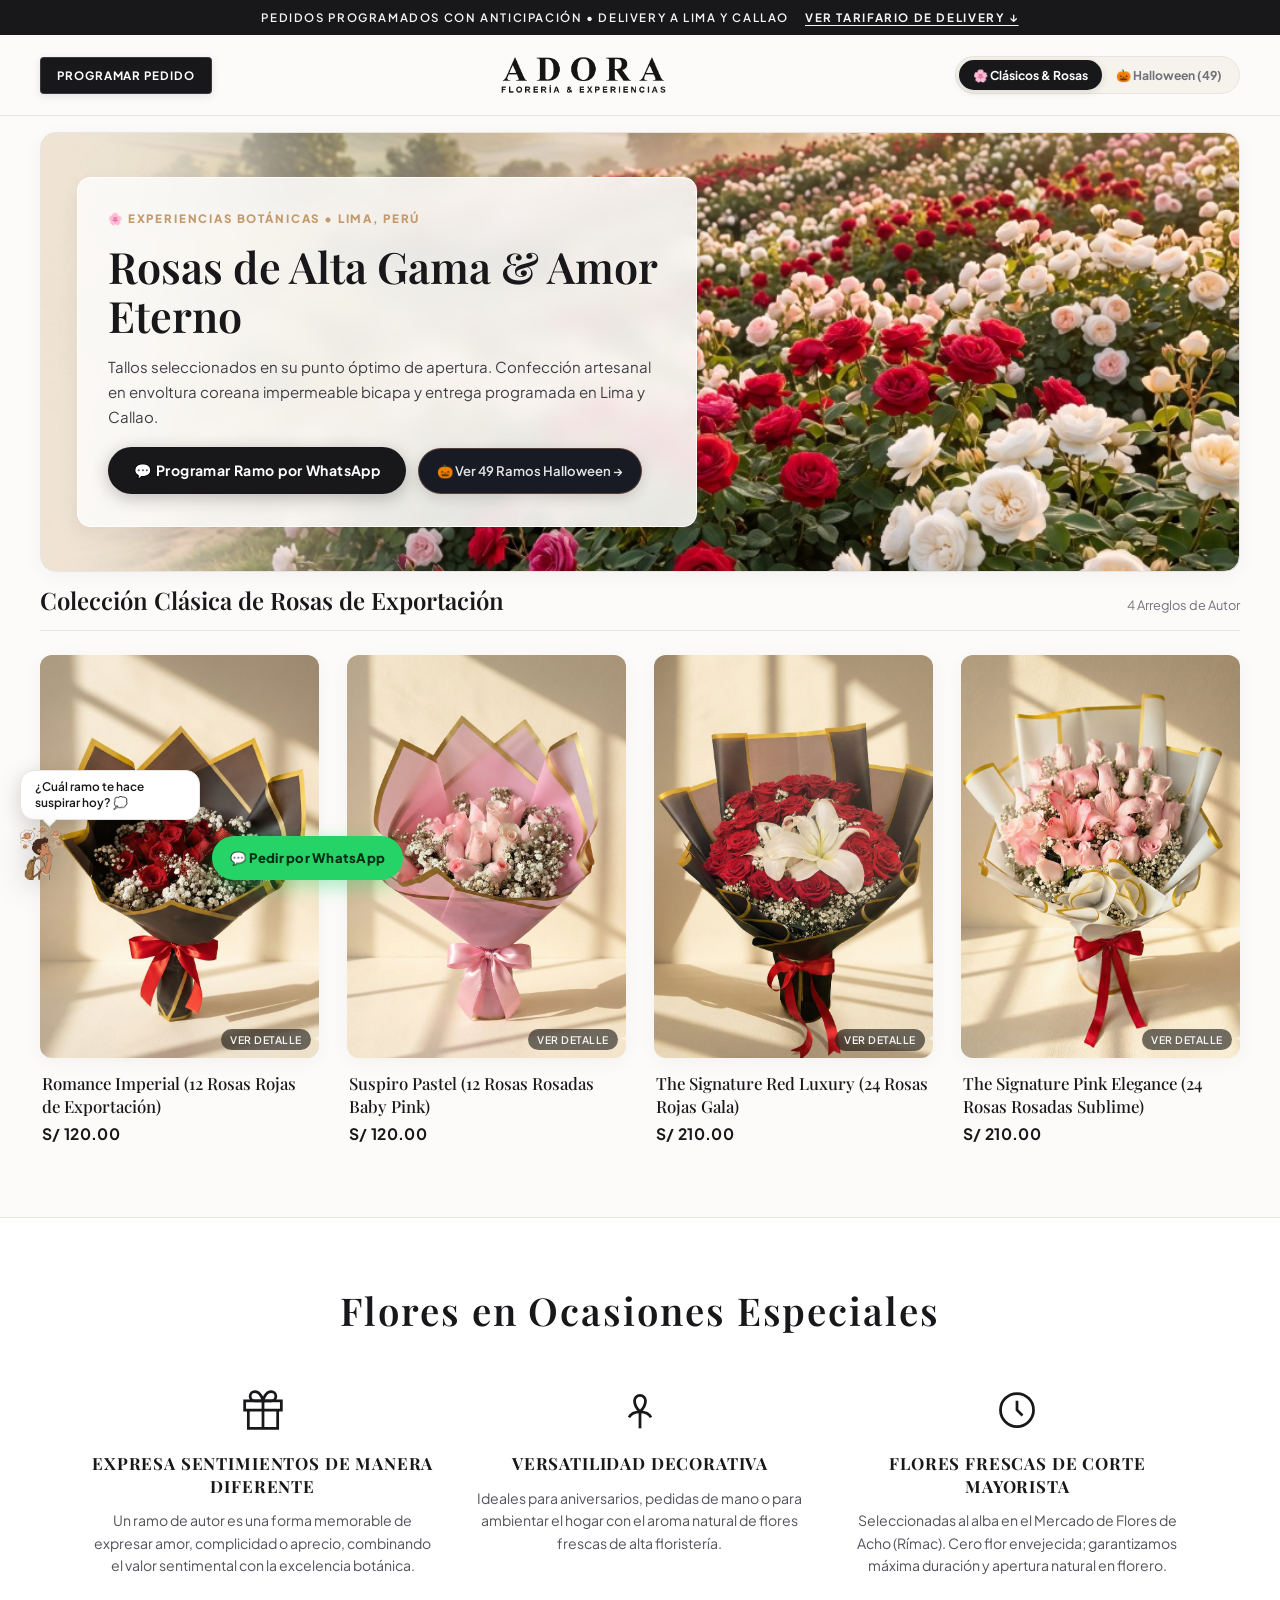
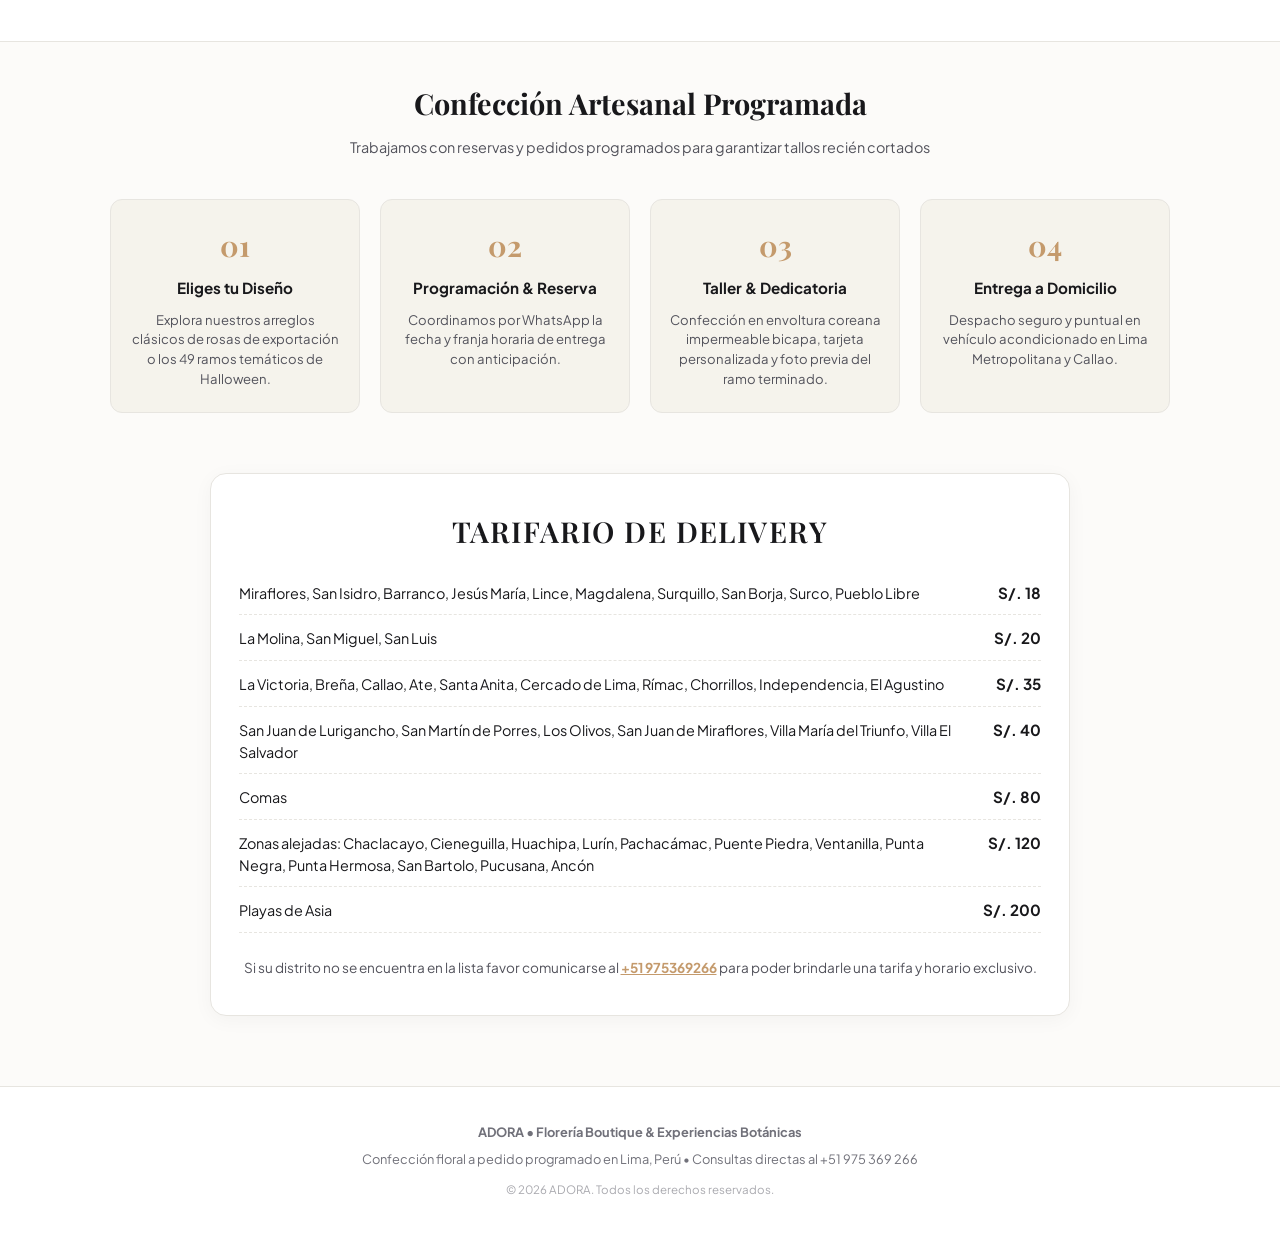
==== commit 28582876: "fix(modal): rediseñar modal a 2 columnas en desktop y usar object-fit contain para mostrar fotos com" ====
--- a/catalogo-editorial.html
+++ b/catalogo-editorial.html
@@ -791,12 +791,13 @@
       text-decoration: underline;
     }
 
-    /* 9. BOTTOM SHEET DE DETALLE */
+    /* 9. MODAL EDITORIAL DE DETALLE (LUJO 2 COLUMNAS EN DESKTOP & BOTTOM SHEET EN MOBILE) */
     .sheet-overlay {
       position: fixed;
       inset: 0;
-      background: rgba(0, 0, 0, 0.7);
-      backdrop-filter: blur(4px);
+      background: rgba(0, 0, 0, 0.75);
+      backdrop-filter: blur(8px);
+      -webkit-backdrop-filter: blur(8px);
       z-index: 200;
       opacity: 0;
       pointer-events: none;
@@ -815,14 +816,14 @@
       right: 0;
       background: var(--bg-surface);
       border-top: 1px solid var(--border);
-      border-radius: 20px 20px 0 0;
+      border-radius: 24px 24px 0 0;
       z-index: 210;
-      max-height: 90vh;
+      max-height: 92vh;
       display: flex;
       flex-direction: column;
       transform: translateY(100%);
-      transition: transform 0.35s cubic-bezier(0.16, 1, 0.3, 1);
-      box-shadow: 0 -10px 40px rgba(0,0,0,0.4);
+      transition: transform 0.35s cubic-bezier(0.16, 1, 0.3, 1), opacity 0.25s ease;
+      box-shadow: 0 -10px 40px rgba(0, 0, 0, 0.5);
       max-width: 640px;
       margin: 0 auto;
     }
@@ -853,6 +854,20 @@
       gap: 16px;
     }
 
+    .sheet-left-col {
+      display: flex;
+      flex-direction: column;
+      gap: 12px;
+      width: 100%;
+    }
+
+    .sheet-right-col {
+      display: flex;
+      flex-direction: column;
+      gap: 14px;
+      width: 100%;
+    }
+
     .sheet-media-tabs {
       display: flex;
       gap: 8px;
@@ -863,43 +878,64 @@
       background: var(--bg-alt);
       border: 1px solid var(--border);
       color: var(--text-dim);
-      font-size: 0.75rem;
+      font-size: 0.78rem;
       font-weight: 700;
-      padding: 6px 14px;
+      padding: 7px 16px;
       border-radius: 9999px;
       cursor: pointer;
+      display: inline-flex;
+      align-items: center;
+      gap: 6px;
+      transition: all 0.2s ease;
     }
 
     .sheet-tab-btn.active {
       background: var(--chip-active-bg);
       color: var(--chip-active-text);
       border-color: var(--chip-active-border, var(--chip-active-bg));
-    }
-
+      box-shadow: 0 2px 8px rgba(0, 0, 0, 0.12);
+    }
+
+    /* CONTENEDOR DE IMAGEN CON PROTECCIÓN COMPLETA DE FOTOGRAFÍA (CERO CABEZAS CORTADAS) */
     .sheet-media-box {
       width: 100%;
-      max-width: 300px;
-      aspect-ratio: 9/13;
-      margin: 0 auto;
-      border-radius: 10px;
+      height: 360px;
+      flex-shrink: 0;
+      border-radius: 14px;
       overflow: hidden;
-      background: var(--bg-alt);
-      box-shadow: 0 4px 16px rgba(0,0,0,0.1);
+      background: #090a0f;
+      display: flex;
+      align-items: center;
+      justify-content: center;
+      box-shadow: 0 4px 20px rgba(0, 0, 0, 0.25);
+      border: 1px solid var(--border);
+    }
+
+    body:not(.theme-halloween) .sheet-media-box {
+      background: #f4f2ec;
     }
 
     .sheet-media-box img {
       width: 100%;
       height: 100%;
-      object-fit: cover;
+      object-fit: contain;
+      object-position: center;
       display: block;
+    }
+
+    .modal-header-row {
+      display: flex;
+      justify-content: space-between;
+      align-items: flex-start;
+      gap: 16px;
     }
 
     .sheet-item-title {
       font-family: var(--font-serif);
-      font-size: 1.45rem;
+      font-size: 1.55rem;
       font-weight: 600;
       color: var(--text);
-      line-height: 1.25;
+      line-height: 1.22;
     }
 
     .sheet-item-price {
@@ -907,23 +943,61 @@
       font-weight: 800;
       color: var(--price-color);
       margin-top: 4px;
+      letter-spacing: 0.02em;
+    }
+
+    .btn-modal-close-x {
+      background: var(--bg-alt);
+      border: 1px solid var(--border);
+      color: var(--text-dim);
+      width: 38px;
+      height: 38px;
+      border-radius: 50%;
+      display: none;
+      align-items: center;
+      justify-content: center;
+      font-size: 1.4rem;
+      cursor: pointer;
+      line-height: 1;
+      transition: all 0.2s ease;
+      flex-shrink: 0;
+    }
+
+    .btn-modal-close-x:hover {
+      background: var(--chip-active-bg);
+      color: var(--chip-active-text);
+      transform: scale(1.05);
+    }
+
+    .sheet-craft-badge {
+      font-size: 0.76rem;
+      font-weight: 600;
+      color: var(--accent-soft);
+      display: inline-flex;
+      align-items: center;
+      gap: 6px;
+      background: var(--bg-alt);
+      border: 1px solid var(--border);
+      padding: 6px 12px;
+      border-radius: 8px;
+      align-self: flex-start;
     }
 
     .sheet-recipe-box {
       background: var(--bg-alt);
       border: 1px solid var(--border);
-      padding: 14px;
-      border-radius: 10px;
-      font-size: 0.85rem;
+      padding: 16px;
+      border-radius: 12px;
+      font-size: 0.88rem;
     }
 
     .sheet-recipe-title {
-      font-size: 0.72rem;
+      font-size: 0.74rem;
       letter-spacing: 0.1em;
       text-transform: uppercase;
       font-weight: 700;
       color: var(--accent-soft);
-      margin-bottom: 4px;
+      margin-bottom: 6px;
     }
 
     .btn-sheet-wa {
@@ -931,7 +1005,7 @@
       color: #052e16 !important;
       font-size: 1rem;
       font-weight: 800;
-      padding: 16px 20px;
+      padding: 16px 22px;
       border-radius: 9999px;
       text-align: center;
       text-decoration: none;
@@ -939,12 +1013,13 @@
       align-items: center;
       justify-content: center;
       gap: 10px;
-      box-shadow: 0 4px 18px rgba(37, 211, 102, 0.35);
-      transition: transform 0.2s ease;
-    }
-
-    .btn-sheet-wa:active {
-      transform: scale(0.98);
+      box-shadow: 0 4px 20px rgba(37, 211, 102, 0.4);
+      transition: transform 0.2s ease, box-shadow 0.2s ease;
+    }
+
+    .btn-sheet-wa:hover {
+      transform: translateY(-2px);
+      box-shadow: 0 6px 24px rgba(37, 211, 102, 0.5);
     }
 
     .btn-sheet-close {
@@ -953,9 +1028,76 @@
       color: var(--text-dim);
       font-size: 0.85rem;
       font-weight: 600;
-      padding: 10px;
+      padding: 11px;
       border-radius: 8px;
       cursor: pointer;
+      transition: background 0.2s ease;
+    }
+
+    .btn-sheet-close:hover {
+      background: var(--bg-alt);
+    }
+
+    /* VISTA DE ESCRITORIO (DESKTOP MODAL 2 COLUMNAS EDITORIAL DE ALTA GAMA) */
+    @media (min-width: 768px) {
+      .bottom-sheet {
+        position: fixed;
+        top: 50%;
+        left: 50%;
+        bottom: auto;
+        right: auto;
+        transform: translate(-50%, -46%) scale(0.96);
+        max-width: 880px;
+        width: 92%;
+        max-height: 88vh;
+        border-radius: 20px;
+        border: 1px solid var(--border);
+        box-shadow: 0 25px 70px rgba(0, 0, 0, 0.6);
+        opacity: 0;
+        pointer-events: none;
+      }
+
+      .bottom-sheet.active {
+        transform: translate(-50%, -50%) scale(1);
+        opacity: 1;
+        pointer-events: auto;
+      }
+
+      .sheet-handle-row {
+        display: none;
+      }
+
+      .sheet-body {
+        display: grid;
+        grid-template-columns: 360px 1fr;
+        gap: 32px;
+        padding: 32px;
+        align-items: start;
+        max-height: 84vh;
+        overflow-y: auto;
+      }
+
+      .sheet-left-col {
+        position: sticky;
+        top: 0;
+      }
+
+      .sheet-media-box {
+        height: 440px;
+        border-radius: 14px;
+      }
+
+      .btn-modal-close-x {
+        display: flex;
+      }
+
+      .btn-sheet-close.mobile-only-close {
+        display: none;
+      }
+
+      .sheet-item-title {
+        font-size: 1.85rem;
+      }
     }
 
     /* =========================================================
@@ -1341,46 +1483,64 @@
     </div>
   </section>
 
-  <!-- 9. BOTTOM SHEET DE DETALLE -->
+  <!-- 9. MODAL EDITORIAL DE DETALLE -->
   <div class="sheet-overlay" id="sheetOverlay" onclick="closeDetail()"></div>
-  <div class="bottom-sheet" id="bottomSheet">
+  <div class="bottom-sheet" id="bottomSheet" role="dialog" aria-modal="true" aria-labelledby="detailTitle">
     <div class="sheet-handle-row" onclick="closeDetail()">
       <div class="sheet-handle-pill"></div>
     </div>
+    
     <div class="sheet-body">
-      <div class="sheet-media-tabs" id="sheetMediaTabs">
-        <button type="button" class="sheet-tab-btn active" id="tabBtnCharacter" onclick="switchDetailMedia('character')">
-          👤 Personaje
-        </button>
-        <button type="button" class="sheet-tab-btn" id="tabBtnBouquet" onclick="switchDetailMedia('bouquet')">
-          💐 Ramo de Flores
+      <!-- COLUMNA IZQUIERDA: MEDIA & TABS -->
+      <div class="sheet-left-col">
+        <div class="sheet-media-tabs" id="sheetMediaTabs">
+          <button type="button" class="sheet-tab-btn active" id="tabBtnCharacter" onclick="switchDetailMedia('character')">
+            👤 Personaje
+          </button>
+          <button type="button" class="sheet-tab-btn" id="tabBtnBouquet" onclick="switchDetailMedia('bouquet')">
+            💐 Ramo de Flores
+          </button>
+        </div>
+
+        <div class="sheet-media-box">
+          <img id="detailImg" src="" alt="Detalle del Ramo" />
+        </div>
+      </div>
+
+      <!-- COLUMNA DERECHA: INFORMACIÓN EDITORIAL & RESERVA WHATSAPP -->
+      <div class="sheet-right-col">
+        <div class="modal-header-row">
+          <div>
+            <h3 class="sheet-item-title" id="detailTitle">Nombre del Ramo</h3>
+            <div class="sheet-item-price" id="detailPrice">S/ 0.00</div>
+          </div>
+          <button type="button" class="btn-modal-close-x" onclick="closeDetail()" title="Cerrar modal">&times;</button>
+        </div>
+
+        <div class="sheet-craft-badge">
+          🌸 Flores frescas de corte diario • Mercado de Acho
+        </div>
+
+        <div class="sheet-recipe-box">
+          <div class="sheet-recipe-title">🌾 Composición Botánica & Confección</div>
+          <p style="color:var(--text-dim); line-height:1.6;" id="detailRecipe"></p>
+          <div style="font-size:0.75rem; color:var(--text-muted); margin-top:10px; border-top:1px dashed var(--border); padding-top:8px;">
+            📦 Envoltura coreana impermeable bicapa + fajín de autor + lazo de satén + tarjeta con dedicatoria personalizada.
+          </div>
+        </div>
+
+        <div style="font-size:0.8rem; color:var(--text-dim); line-height:1.5;">
+          🗓️ <strong>Pedidos programados con anticipación:</strong> Entrega a domicilio en vehículo acondicionado en Lima y Callao.
+        </div>
+
+        <a id="detailWaBtn" href="#" target="_blank" class="btn-sheet-wa">
+          💬 Programar Pedido por WhatsApp
+        </a>
+
+        <button type="button" class="btn-sheet-close mobile-only-close" onclick="closeDetail()">
+          Cerrar Detalle
         </button>
       </div>
-
-      <div class="sheet-media-box">
-        <img id="detailImg" src="" alt="Detalle del Ramo" />
-      </div>
-
-      <div>
-        <h3 class="sheet-item-title" id="detailTitle">Nombre del Ramo</h3>
-        <div class="sheet-item-price" id="detailPrice">S/ 0.00</div>
-      </div>
-
-      <div class="sheet-recipe-box">
-        <div class="sheet-recipe-title">🌾 Composición Botánica & Confección</div>
-        <p style="color:var(--text-dim); line-height:1.5;" id="detailRecipe"></p>
-        <div style="font-size:0.75rem; color:var(--text-muted); margin-top:8px;">
-          📦 Envoltura coreana impermeable bicapa + fajín de diseño + lazo de satén + tarjeta de dedicatoria.
-        </div>
-      </div>
-
-      <a id="detailWaBtn" href="#" target="_blank" class="btn-sheet-wa">
-        💬 Programar Pedido por WhatsApp
-      </a>
-
-      <button type="button" class="btn-sheet-close" onclick="closeDetail()">
-        Cerrar Detalle
-      </button>
     </div>
   </div>
 
